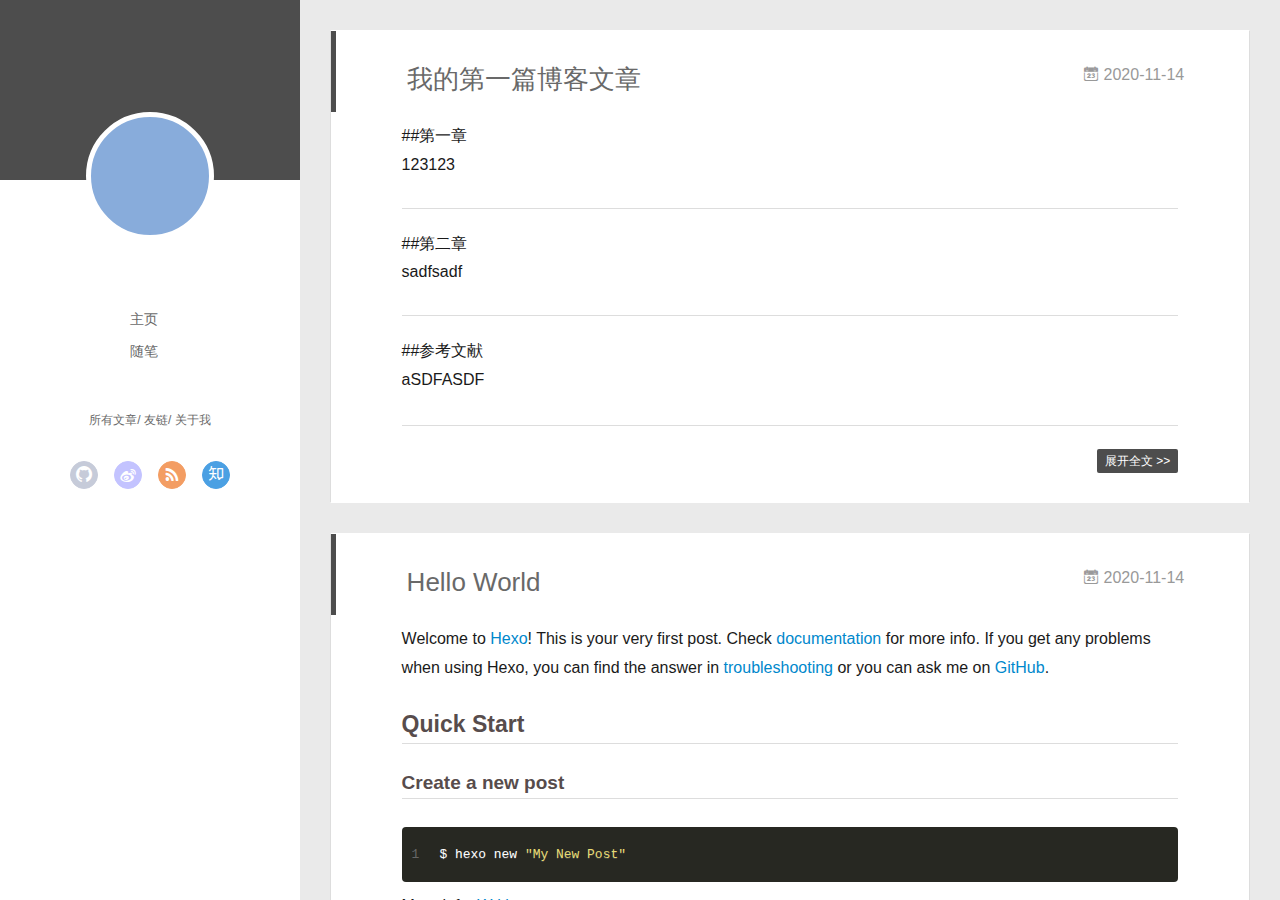
==== index.html @ 32ec661f "Site updated: 2020-11-15 00:04:39" ====
<!DOCTYPE html>
<html>
<head>
  <meta charset="utf-8">
  
  <meta name="renderer" content="webkit">
  <meta http-equiv="X-UA-Compatible" content="IE=edge" >
  <link rel="dns-prefetch" href="http://example.com">
  <title>Hexo</title>
  <meta name="viewport" content="width=device-width, initial-scale=1, maximum-scale=1">
  <meta property="og:type" content="website">
<meta property="og:title" content="Hexo">
<meta property="og:url" content="http://example.com/index.html">
<meta property="og:site_name" content="Hexo">
<meta property="og:locale" content="en_US">
<meta property="article:author" content="John Doe">
<meta name="twitter:card" content="summary">
  
    <link rel="alternative" href="/atom.xml" title="Hexo" type="application/atom+xml">
  
  
    <link rel="icon" href="/favicon.png">
  
  <link rel="stylesheet" type="text/css" href="/./main.0cf68a.css">
  <style type="text/css">
  
    #container.show {
      background: linear-gradient(200deg,#a0cfe4,#e8c37e);
    }
  </style>
  

  

<meta name="generator" content="Hexo 5.2.0"></head>

<body>
  <div id="container" q-class="show:isCtnShow">
    <canvas id="anm-canvas" class="anm-canvas"></canvas>
    <div class="left-col" q-class="show:isShow">
      
<div class="overlay" style="background: #4d4d4d"></div>
<div class="intrude-less">
	<header id="header" class="inner">
		<a href="/" class="profilepic">
			<img src="" class="js-avatar">
		</a>
		<hgroup>
		  <h1 class="header-author"><a href="/"></a></h1>
		</hgroup>
		

		<nav class="header-menu">
			<ul>
			
				<li><a href="/">主页</a></li>
	        
				<li><a href="/tags/%E9%9A%8F%E7%AC%94/">随笔</a></li>
	        
			</ul>
		</nav>
		<nav class="header-smart-menu">
    		
    			
    			<a q-on="click: openSlider(e, 'innerArchive')" href="javascript:void(0)">所有文章</a>
    			
            
    			
    			<a q-on="click: openSlider(e, 'friends')" href="javascript:void(0)">友链</a>
    			
            
    			
    			<a q-on="click: openSlider(e, 'aboutme')" href="javascript:void(0)">关于我</a>
    			
            
		</nav>
		<nav class="header-nav">
			<div class="social">
				
					<a class="github" target="_blank" href="#" title="github"><i class="icon-github"></i></a>
		        
					<a class="weibo" target="_blank" href="#" title="weibo"><i class="icon-weibo"></i></a>
		        
					<a class="rss" target="_blank" href="#" title="rss"><i class="icon-rss"></i></a>
		        
					<a class="zhihu" target="_blank" href="#" title="zhihu"><i class="icon-zhihu"></i></a>
		        
			</div>
		</nav>
	</header>		
</div>

    </div>
    <div class="mid-col" q-class="show:isShow,hide:isShow|isFalse">
      
<nav id="mobile-nav">
  	<div class="overlay js-overlay" style="background: #4d4d4d"></div>
	<div class="btnctn js-mobile-btnctn">
  		<div class="slider-trigger list" q-on="click: openSlider(e)"><i class="icon icon-sort"></i></div>
	</div>
	<div class="intrude-less">
		<header id="header" class="inner">
			<div class="profilepic">
				<img src="" class="js-avatar">
			</div>
			<hgroup>
			  <h1 class="header-author js-header-author"></h1>
			</hgroup>
			
			
			
				
			
				
			
			
			
			<nav class="header-nav">
				<div class="social">
					
						<a class="github" target="_blank" href="#" title="github"><i class="icon-github"></i></a>
			        
						<a class="weibo" target="_blank" href="#" title="weibo"><i class="icon-weibo"></i></a>
			        
						<a class="rss" target="_blank" href="#" title="rss"><i class="icon-rss"></i></a>
			        
						<a class="zhihu" target="_blank" href="#" title="zhihu"><i class="icon-zhihu"></i></a>
			        
				</div>
			</nav>

			<nav class="header-menu js-header-menu">
				<ul style="width: 50%">
				
				
					<li style="width: 50%"><a href="/">主页</a></li>
		        
					<li style="width: 50%"><a href="/tags/%E9%9A%8F%E7%AC%94/">随笔</a></li>
		        
				</ul>
			</nav>
		</header>				
	</div>
	<div class="mobile-mask" style="display:none" q-show="isShow"></div>
</nav>

      <div id="wrapper" class="body-wrap">
        <div class="menu-l">
          <div class="canvas-wrap">
            <canvas data-colors="#eaeaea" data-sectionHeight="100" data-contentId="js-content" id="myCanvas1" class="anm-canvas"></canvas>
          </div>
          <div id="js-content" class="content-ll">
            
  
    <article id="post-我的第一篇博客文章" class="article article-type-post  article-index" itemscope itemprop="blogPost">
  <div class="article-inner">
    
      <header class="article-header">
        
  
    <h1 itemprop="name">
      <a class="article-title" href="/2020/11/14/%E6%88%91%E7%9A%84%E7%AC%AC%E4%B8%80%E7%AF%87%E5%8D%9A%E5%AE%A2%E6%96%87%E7%AB%A0/">我的第一篇博客文章</a>
    </h1>
  

        
        <a href="/2020/11/14/%E6%88%91%E7%9A%84%E7%AC%AC%E4%B8%80%E7%AF%87%E5%8D%9A%E5%AE%A2%E6%96%87%E7%AB%A0/" class="archive-article-date">
  	<time datetime="2020-11-14T15:41:48.000Z" itemprop="datePublished"><i class="icon-calendar icon"></i>2020-11-14</time>
</a>
        
      </header>
    
    <div class="article-entry" itemprop="articleBody">
      
        <p>##第一章<br>123123</p>
<hr>
<p>##第二章<br>sadfsadf</p>
<hr>
<p>##参考文献<br>aSDFASDF</p>

      

      
    </div>
    <div class="article-info article-info-index">
      
      
      

      
        <p class="article-more-link">
          <a class="article-more-a" href="/2020/11/14/%E6%88%91%E7%9A%84%E7%AC%AC%E4%B8%80%E7%AF%87%E5%8D%9A%E5%AE%A2%E6%96%87%E7%AB%A0/">展开全文 >></a>
        </p>
      

      
      <div class="clearfix"></div>
    </div>
  </div>
</article>

<aside class="wrap-side-operation">
    <div class="mod-side-operation">
        
        <div class="jump-container" id="js-jump-container" style="display:none;">
            <a href="javascript:void(0)" class="mod-side-operation__jump-to-top">
                <i class="icon-font icon-back"></i>
            </a>
            <div id="js-jump-plan-container" class="jump-plan-container" style="top: -11px;">
                <i class="icon-font icon-plane jump-plane"></i>
            </div>
        </div>
        
        
    </div>
</aside>




  
    <article id="post-hello-world" class="article article-type-post  article-index" itemscope itemprop="blogPost">
  <div class="article-inner">
    
      <header class="article-header">
        
  
    <h1 itemprop="name">
      <a class="article-title" href="/2020/11/14/hello-world/">Hello World</a>
    </h1>
  

        
        <a href="/2020/11/14/hello-world/" class="archive-article-date">
  	<time datetime="2020-11-14T15:38:56.594Z" itemprop="datePublished"><i class="icon-calendar icon"></i>2020-11-14</time>
</a>
        
      </header>
    
    <div class="article-entry" itemprop="articleBody">
      
        <p>Welcome to <a target="_blank" rel="noopener" href="https://hexo.io/">Hexo</a>! This is your very first post. Check <a target="_blank" rel="noopener" href="https://hexo.io/docs/">documentation</a> for more info. If you get any problems when using Hexo, you can find the answer in <a target="_blank" rel="noopener" href="https://hexo.io/docs/troubleshooting.html">troubleshooting</a> or you can ask me on <a target="_blank" rel="noopener" href="https://github.com/hexojs/hexo/issues">GitHub</a>.</p>
<h2 id="Quick-Start"><a href="#Quick-Start" class="headerlink" title="Quick Start"></a>Quick Start</h2><h3 id="Create-a-new-post"><a href="#Create-a-new-post" class="headerlink" title="Create a new post"></a>Create a new post</h3><figure class="highlight bash"><table><tr><td class="gutter"><pre><span class="line">1</span><br></pre></td><td class="code"><pre><span class="line">$ hexo new <span class="string">&quot;My New Post&quot;</span></span><br></pre></td></tr></table></figure>

<p>More info: <a target="_blank" rel="noopener" href="https://hexo.io/docs/writing.html">Writing</a></p>
<h3 id="Run-server"><a href="#Run-server" class="headerlink" title="Run server"></a>Run server</h3><figure class="highlight bash"><table><tr><td class="gutter"><pre><span class="line">1</span><br></pre></td><td class="code"><pre><span class="line">$ hexo server</span><br></pre></td></tr></table></figure>

<p>More info: <a target="_blank" rel="noopener" href="https://hexo.io/docs/server.html">Server</a></p>
<h3 id="Generate-static-files"><a href="#Generate-static-files" class="headerlink" title="Generate static files"></a>Generate static files</h3><figure class="highlight bash"><table><tr><td class="gutter"><pre><span class="line">1</span><br></pre></td><td class="code"><pre><span class="line">$ hexo generate</span><br></pre></td></tr></table></figure>

<p>More info: <a target="_blank" rel="noopener" href="https://hexo.io/docs/generating.html">Generating</a></p>
<h3 id="Deploy-to-remote-sites"><a href="#Deploy-to-remote-sites" class="headerlink" title="Deploy to remote sites"></a>Deploy to remote sites</h3><figure class="highlight bash"><table><tr><td class="gutter"><pre><span class="line">1</span><br></pre></td><td class="code"><pre><span class="line">$ hexo deploy</span><br></pre></td></tr></table></figure>

<p>More info: <a target="_blank" rel="noopener" href="https://hexo.io/docs/one-command-deployment.html">Deployment</a></p>

      

      
    </div>
    <div class="article-info article-info-index">
      
      
      

      
        <p class="article-more-link">
          <a class="article-more-a" href="/2020/11/14/hello-world/">展开全文 >></a>
        </p>
      

      
      <div class="clearfix"></div>
    </div>
  </div>
</article>

<aside class="wrap-side-operation">
    <div class="mod-side-operation">
        
        <div class="jump-container" id="js-jump-container" style="display:none;">
            <a href="javascript:void(0)" class="mod-side-operation__jump-to-top">
                <i class="icon-font icon-back"></i>
            </a>
            <div id="js-jump-plan-container" class="jump-plan-container" style="top: -11px;">
                <i class="icon-font icon-plane jump-plane"></i>
            </div>
        </div>
        
        
    </div>
</aside>




  
  


          </div>
        </div>
      </div>
      <footer id="footer">
  <div class="outer">
    <div id="footer-info">
    	<div class="footer-left">
    		&copy; 2020 John Doe
    	</div>
      	<div class="footer-right">
      		<a href="http://hexo.io/" target="_blank">Hexo</a>  Theme <a href="https://github.com/litten/hexo-theme-yilia" target="_blank">Yilia</a> by Litten
      	</div>
    </div>
  </div>
</footer>
    </div>
    <script>
	var yiliaConfig = {
		mathjax: false,
		isHome: true,
		isPost: false,
		isArchive: false,
		isTag: false,
		isCategory: false,
		open_in_new: false,
		toc_hide_index: true,
		root: "/",
		innerArchive: true,
		showTags: false
	}
</script>

<script>!function(t){function n(e){if(r[e])return r[e].exports;var i=r[e]={exports:{},id:e,loaded:!1};return t[e].call(i.exports,i,i.exports,n),i.loaded=!0,i.exports}var r={};n.m=t,n.c=r,n.p="./",n(0)}([function(t,n,r){r(195),t.exports=r(191)},function(t,n,r){var e=r(3),i=r(52),o=r(27),u=r(28),c=r(53),f="prototype",a=function(t,n,r){var s,l,h,v,p=t&a.F,d=t&a.G,y=t&a.S,g=t&a.P,b=t&a.B,m=d?e:y?e[n]||(e[n]={}):(e[n]||{})[f],x=d?i:i[n]||(i[n]={}),w=x[f]||(x[f]={});d&&(r=n);for(s in r)l=!p&&m&&void 0!==m[s],h=(l?m:r)[s],v=b&&l?c(h,e):g&&"function"==typeof h?c(Function.call,h):h,m&&u(m,s,h,t&a.U),x[s]!=h&&o(x,s,v),g&&w[s]!=h&&(w[s]=h)};e.core=i,a.F=1,a.G=2,a.S=4,a.P=8,a.B=16,a.W=32,a.U=64,a.R=128,t.exports=a},function(t,n,r){var e=r(6);t.exports=function(t){if(!e(t))throw TypeError(t+" is not an object!");return t}},function(t,n){var r=t.exports="undefined"!=typeof window&&window.Math==Math?window:"undefined"!=typeof self&&self.Math==Math?self:Function("return this")();"number"==typeof __g&&(__g=r)},function(t,n){t.exports=function(t){try{return!!t()}catch(t){return!0}}},function(t,n){var r=t.exports="undefined"!=typeof window&&window.Math==Math?window:"undefined"!=typeof self&&self.Math==Math?self:Function("return this")();"number"==typeof __g&&(__g=r)},function(t,n){t.exports=function(t){return"object"==typeof t?null!==t:"function"==typeof t}},function(t,n,r){var e=r(126)("wks"),i=r(76),o=r(3).Symbol,u="function"==typeof o;(t.exports=function(t){return e[t]||(e[t]=u&&o[t]||(u?o:i)("Symbol."+t))}).store=e},function(t,n){var r={}.hasOwnProperty;t.exports=function(t,n){return r.call(t,n)}},function(t,n,r){var e=r(94),i=r(33);t.exports=function(t){return e(i(t))}},function(t,n,r){t.exports=!r(4)(function(){return 7!=Object.defineProperty({},"a",{get:function(){return 7}}).a})},function(t,n,r){var e=r(2),i=r(167),o=r(50),u=Object.defineProperty;n.f=r(10)?Object.defineProperty:function(t,n,r){if(e(t),n=o(n,!0),e(r),i)try{return u(t,n,r)}catch(t){}if("get"in r||"set"in r)throw TypeError("Accessors not supported!");return"value"in r&&(t[n]=r.value),t}},function(t,n,r){t.exports=!r(18)(function(){return 7!=Object.defineProperty({},"a",{get:function(){return 7}}).a})},function(t,n,r){var e=r(14),i=r(22);t.exports=r(12)?function(t,n,r){return e.f(t,n,i(1,r))}:function(t,n,r){return t[n]=r,t}},function(t,n,r){var e=r(20),i=r(58),o=r(42),u=Object.defineProperty;n.f=r(12)?Object.defineProperty:function(t,n,r){if(e(t),n=o(n,!0),e(r),i)try{return u(t,n,r)}catch(t){}if("get"in r||"set"in r)throw TypeError("Accessors not supported!");return"value"in r&&(t[n]=r.value),t}},function(t,n,r){var e=r(40)("wks"),i=r(23),o=r(5).Symbol,u="function"==typeof o;(t.exports=function(t){return e[t]||(e[t]=u&&o[t]||(u?o:i)("Symbol."+t))}).store=e},function(t,n,r){var e=r(67),i=Math.min;t.exports=function(t){return t>0?i(e(t),9007199254740991):0}},function(t,n,r){var e=r(46);t.exports=function(t){return Object(e(t))}},function(t,n){t.exports=function(t){try{return!!t()}catch(t){return!0}}},function(t,n,r){var e=r(63),i=r(34);t.exports=Object.keys||function(t){return e(t,i)}},function(t,n,r){var e=r(21);t.exports=function(t){if(!e(t))throw TypeError(t+" is not an object!");return t}},function(t,n){t.exports=function(t){return"object"==typeof t?null!==t:"function"==typeof t}},function(t,n){t.exports=function(t,n){return{enumerable:!(1&t),configurable:!(2&t),writable:!(4&t),value:n}}},function(t,n){var r=0,e=Math.random();t.exports=function(t){return"Symbol(".concat(void 0===t?"":t,")_",(++r+e).toString(36))}},function(t,n){var r={}.hasOwnProperty;t.exports=function(t,n){return r.call(t,n)}},function(t,n){var r=t.exports={version:"2.4.0"};"number"==typeof __e&&(__e=r)},function(t,n){t.exports=function(t){if("function"!=typeof t)throw TypeError(t+" is not a function!");return t}},function(t,n,r){var e=r(11),i=r(66);t.exports=r(10)?function(t,n,r){return e.f(t,n,i(1,r))}:function(t,n,r){return t[n]=r,t}},function(t,n,r){var e=r(3),i=r(27),o=r(24),u=r(76)("src"),c="toString",f=Function[c],a=(""+f).split(c);r(52).inspectSource=function(t){return f.call(t)},(t.exports=function(t,n,r,c){var f="function"==typeof r;f&&(o(r,"name")||i(r,"name",n)),t[n]!==r&&(f&&(o(r,u)||i(r,u,t[n]?""+t[n]:a.join(String(n)))),t===e?t[n]=r:c?t[n]?t[n]=r:i(t,n,r):(delete t[n],i(t,n,r)))})(Function.prototype,c,function(){return"function"==typeof this&&this[u]||f.call(this)})},function(t,n,r){var e=r(1),i=r(4),o=r(46),u=function(t,n,r,e){var i=String(o(t)),u="<"+n;return""!==r&&(u+=" "+r+'="'+String(e).replace(/"/g,"&quot;")+'"'),u+">"+i+"</"+n+">"};t.exports=function(t,n){var r={};r[t]=n(u),e(e.P+e.F*i(function(){var n=""[t]('"');return n!==n.toLowerCase()||n.split('"').length>3}),"String",r)}},function(t,n,r){var e=r(115),i=r(46);t.exports=function(t){return e(i(t))}},function(t,n,r){var e=r(116),i=r(66),o=r(30),u=r(50),c=r(24),f=r(167),a=Object.getOwnPropertyDescriptor;n.f=r(10)?a:function(t,n){if(t=o(t),n=u(n,!0),f)try{return a(t,n)}catch(t){}if(c(t,n))return i(!e.f.call(t,n),t[n])}},function(t,n,r){var e=r(24),i=r(17),o=r(145)("IE_PROTO"),u=Object.prototype;t.exports=Object.getPrototypeOf||function(t){return t=i(t),e(t,o)?t[o]:"function"==typeof t.constructor&&t instanceof t.constructor?t.constructor.prototype:t instanceof Object?u:null}},function(t,n){t.exports=function(t){if(void 0==t)throw TypeError("Can't call method on  "+t);return t}},function(t,n){t.exports="constructor,hasOwnProperty,isPrototypeOf,propertyIsEnumerable,toLocaleString,toString,valueOf".split(",")},function(t,n){t.exports={}},function(t,n){t.exports=!0},function(t,n){n.f={}.propertyIsEnumerable},function(t,n,r){var e=r(14).f,i=r(8),o=r(15)("toStringTag");t.exports=function(t,n,r){t&&!i(t=r?t:t.prototype,o)&&e(t,o,{configurable:!0,value:n})}},function(t,n,r){var e=r(40)("keys"),i=r(23);t.exports=function(t){return e[t]||(e[t]=i(t))}},function(t,n,r){var e=r(5),i="__core-js_shared__",o=e[i]||(e[i]={});t.exports=function(t){return o[t]||(o[t]={})}},function(t,n){var r=Math.ceil,e=Math.floor;t.exports=function(t){return isNaN(t=+t)?0:(t>0?e:r)(t)}},function(t,n,r){var e=r(21);t.exports=function(t,n){if(!e(t))return t;var r,i;if(n&&"function"==typeof(r=t.toString)&&!e(i=r.call(t)))return i;if("function"==typeof(r=t.valueOf)&&!e(i=r.call(t)))return i;if(!n&&"function"==typeof(r=t.toString)&&!e(i=r.call(t)))return i;throw TypeError("Can't convert object to primitive value")}},function(t,n,r){var e=r(5),i=r(25),o=r(36),u=r(44),c=r(14).f;t.exports=function(t){var n=i.Symbol||(i.Symbol=o?{}:e.Symbol||{});"_"==t.charAt(0)||t in n||c(n,t,{value:u.f(t)})}},function(t,n,r){n.f=r(15)},function(t,n){var r={}.toString;t.exports=function(t){return r.call(t).slice(8,-1)}},function(t,n){t.exports=function(t){if(void 0==t)throw TypeError("Can't call method on  "+t);return t}},function(t,n,r){var e=r(4);t.exports=function(t,n){return!!t&&e(function(){n?t.call(null,function(){},1):t.call(null)})}},function(t,n,r){var e=r(53),i=r(115),o=r(17),u=r(16),c=r(203);t.exports=function(t,n){var r=1==t,f=2==t,a=3==t,s=4==t,l=6==t,h=5==t||l,v=n||c;return function(n,c,p){for(var d,y,g=o(n),b=i(g),m=e(c,p,3),x=u(b.length),w=0,S=r?v(n,x):f?v(n,0):void 0;x>w;w++)if((h||w in b)&&(d=b[w],y=m(d,w,g),t))if(r)S[w]=y;else if(y)switch(t){case 3:return!0;case 5:return d;case 6:return w;case 2:S.push(d)}else if(s)return!1;return l?-1:a||s?s:S}}},function(t,n,r){var e=r(1),i=r(52),o=r(4);t.exports=function(t,n){var r=(i.Object||{})[t]||Object[t],u={};u[t]=n(r),e(e.S+e.F*o(function(){r(1)}),"Object",u)}},function(t,n,r){var e=r(6);t.exports=function(t,n){if(!e(t))return t;var r,i;if(n&&"function"==typeof(r=t.toString)&&!e(i=r.call(t)))return i;if("function"==typeof(r=t.valueOf)&&!e(i=r.call(t)))return i;if(!n&&"function"==typeof(r=t.toString)&&!e(i=r.call(t)))return i;throw TypeError("Can't convert object to primitive value")}},function(t,n,r){var e=r(5),i=r(25),o=r(91),u=r(13),c="prototype",f=function(t,n,r){var a,s,l,h=t&f.F,v=t&f.G,p=t&f.S,d=t&f.P,y=t&f.B,g=t&f.W,b=v?i:i[n]||(i[n]={}),m=b[c],x=v?e:p?e[n]:(e[n]||{})[c];v&&(r=n);for(a in r)(s=!h&&x&&void 0!==x[a])&&a in b||(l=s?x[a]:r[a],b[a]=v&&"function"!=typeof x[a]?r[a]:y&&s?o(l,e):g&&x[a]==l?function(t){var n=function(n,r,e){if(this instanceof t){switch(arguments.length){case 0:return new t;case 1:return new t(n);case 2:return new t(n,r)}return new t(n,r,e)}return t.apply(this,arguments)};return n[c]=t[c],n}(l):d&&"function"==typeof l?o(Function.call,l):l,d&&((b.virtual||(b.virtual={}))[a]=l,t&f.R&&m&&!m[a]&&u(m,a,l)))};f.F=1,f.G=2,f.S=4,f.P=8,f.B=16,f.W=32,f.U=64,f.R=128,t.exports=f},function(t,n){var r=t.exports={version:"2.4.0"};"number"==typeof __e&&(__e=r)},function(t,n,r){var e=r(26);t.exports=function(t,n,r){if(e(t),void 0===n)return t;switch(r){case 1:return function(r){return t.call(n,r)};case 2:return function(r,e){return t.call(n,r,e)};case 3:return function(r,e,i){return t.call(n,r,e,i)}}return function(){return t.apply(n,arguments)}}},function(t,n,r){var e=r(183),i=r(1),o=r(126)("metadata"),u=o.store||(o.store=new(r(186))),c=function(t,n,r){var i=u.get(t);if(!i){if(!r)return;u.set(t,i=new e)}var o=i.get(n);if(!o){if(!r)return;i.set(n,o=new e)}return o},f=function(t,n,r){var e=c(n,r,!1);return void 0!==e&&e.has(t)},a=function(t,n,r){var e=c(n,r,!1);return void 0===e?void 0:e.get(t)},s=function(t,n,r,e){c(r,e,!0).set(t,n)},l=function(t,n){var r=c(t,n,!1),e=[];return r&&r.forEach(function(t,n){e.push(n)}),e},h=function(t){return void 0===t||"symbol"==typeof t?t:String(t)},v=function(t){i(i.S,"Reflect",t)};t.exports={store:u,map:c,has:f,get:a,set:s,keys:l,key:h,exp:v}},function(t,n,r){"use strict";if(r(10)){var e=r(69),i=r(3),o=r(4),u=r(1),c=r(127),f=r(152),a=r(53),s=r(68),l=r(66),h=r(27),v=r(73),p=r(67),d=r(16),y=r(75),g=r(50),b=r(24),m=r(180),x=r(114),w=r(6),S=r(17),_=r(137),O=r(70),E=r(32),P=r(71).f,j=r(154),F=r(76),M=r(7),A=r(48),N=r(117),T=r(146),I=r(155),k=r(80),L=r(123),R=r(74),C=r(130),D=r(160),U=r(11),W=r(31),G=U.f,B=W.f,V=i.RangeError,z=i.TypeError,q=i.Uint8Array,K="ArrayBuffer",J="Shared"+K,Y="BYTES_PER_ELEMENT",H="prototype",$=Array[H],X=f.ArrayBuffer,Q=f.DataView,Z=A(0),tt=A(2),nt=A(3),rt=A(4),et=A(5),it=A(6),ot=N(!0),ut=N(!1),ct=I.values,ft=I.keys,at=I.entries,st=$.lastIndexOf,lt=$.reduce,ht=$.reduceRight,vt=$.join,pt=$.sort,dt=$.slice,yt=$.toString,gt=$.toLocaleString,bt=M("iterator"),mt=M("toStringTag"),xt=F("typed_constructor"),wt=F("def_constructor"),St=c.CONSTR,_t=c.TYPED,Ot=c.VIEW,Et="Wrong length!",Pt=A(1,function(t,n){return Tt(T(t,t[wt]),n)}),jt=o(function(){return 1===new q(new Uint16Array([1]).buffer)[0]}),Ft=!!q&&!!q[H].set&&o(function(){new q(1).set({})}),Mt=function(t,n){if(void 0===t)throw z(Et);var r=+t,e=d(t);if(n&&!m(r,e))throw V(Et);return e},At=function(t,n){var r=p(t);if(r<0||r%n)throw V("Wrong offset!");return r},Nt=function(t){if(w(t)&&_t in t)return t;throw z(t+" is not a typed array!")},Tt=function(t,n){if(!(w(t)&&xt in t))throw z("It is not a typed array constructor!");return new t(n)},It=function(t,n){return kt(T(t,t[wt]),n)},kt=function(t,n){for(var r=0,e=n.length,i=Tt(t,e);e>r;)i[r]=n[r++];return i},Lt=function(t,n,r){G(t,n,{get:function(){return this._d[r]}})},Rt=function(t){var n,r,e,i,o,u,c=S(t),f=arguments.length,s=f>1?arguments[1]:void 0,l=void 0!==s,h=j(c);if(void 0!=h&&!_(h)){for(u=h.call(c),e=[],n=0;!(o=u.next()).done;n++)e.push(o.value);c=e}for(l&&f>2&&(s=a(s,arguments[2],2)),n=0,r=d(c.length),i=Tt(this,r);r>n;n++)i[n]=l?s(c[n],n):c[n];return i},Ct=function(){for(var t=0,n=arguments.length,r=Tt(this,n);n>t;)r[t]=arguments[t++];return r},Dt=!!q&&o(function(){gt.call(new q(1))}),Ut=function(){return gt.apply(Dt?dt.call(Nt(this)):Nt(this),arguments)},Wt={copyWithin:function(t,n){return D.call(Nt(this),t,n,arguments.length>2?arguments[2]:void 0)},every:function(t){return rt(Nt(this),t,arguments.length>1?arguments[1]:void 0)},fill:function(t){return C.apply(Nt(this),arguments)},filter:function(t){return It(this,tt(Nt(this),t,arguments.length>1?arguments[1]:void 0))},find:function(t){return et(Nt(this),t,arguments.length>1?arguments[1]:void 0)},findIndex:function(t){return it(Nt(this),t,arguments.length>1?arguments[1]:void 0)},forEach:function(t){Z(Nt(this),t,arguments.length>1?arguments[1]:void 0)},indexOf:function(t){return ut(Nt(this),t,arguments.length>1?arguments[1]:void 0)},includes:function(t){return ot(Nt(this),t,arguments.length>1?arguments[1]:void 0)},join:function(t){return vt.apply(Nt(this),arguments)},lastIndexOf:function(t){return st.apply(Nt(this),arguments)},map:function(t){return Pt(Nt(this),t,arguments.length>1?arguments[1]:void 0)},reduce:function(t){return lt.apply(Nt(this),arguments)},reduceRight:function(t){return ht.apply(Nt(this),arguments)},reverse:function(){for(var t,n=this,r=Nt(n).length,e=Math.floor(r/2),i=0;i<e;)t=n[i],n[i++]=n[--r],n[r]=t;return n},some:function(t){return nt(Nt(this),t,arguments.length>1?arguments[1]:void 0)},sort:function(t){return pt.call(Nt(this),t)},subarray:function(t,n){var r=Nt(this),e=r.length,i=y(t,e);return new(T(r,r[wt]))(r.buffer,r.byteOffset+i*r.BYTES_PER_ELEMENT,d((void 0===n?e:y(n,e))-i))}},Gt=function(t,n){return It(this,dt.call(Nt(this),t,n))},Bt=function(t){Nt(this);var n=At(arguments[1],1),r=this.length,e=S(t),i=d(e.length),o=0;if(i+n>r)throw V(Et);for(;o<i;)this[n+o]=e[o++]},Vt={entries:function(){return at.call(Nt(this))},keys:function(){return ft.call(Nt(this))},values:function(){return ct.call(Nt(this))}},zt=function(t,n){return w(t)&&t[_t]&&"symbol"!=typeof n&&n in t&&String(+n)==String(n)},qt=function(t,n){return zt(t,n=g(n,!0))?l(2,t[n]):B(t,n)},Kt=function(t,n,r){return!(zt(t,n=g(n,!0))&&w(r)&&b(r,"value"))||b(r,"get")||b(r,"set")||r.configurable||b(r,"writable")&&!r.writable||b(r,"enumerable")&&!r.enumerable?G(t,n,r):(t[n]=r.value,t)};St||(W.f=qt,U.f=Kt),u(u.S+u.F*!St,"Object",{getOwnPropertyDescriptor:qt,defineProperty:Kt}),o(function(){yt.call({})})&&(yt=gt=function(){return vt.call(this)});var Jt=v({},Wt);v(Jt,Vt),h(Jt,bt,Vt.values),v(Jt,{slice:Gt,set:Bt,constructor:function(){},toString:yt,toLocaleString:Ut}),Lt(Jt,"buffer","b"),Lt(Jt,"byteOffset","o"),Lt(Jt,"byteLength","l"),Lt(Jt,"length","e"),G(Jt,mt,{get:function(){return this[_t]}}),t.exports=function(t,n,r,f){f=!!f;var a=t+(f?"Clamped":"")+"Array",l="Uint8Array"!=a,v="get"+t,p="set"+t,y=i[a],g=y||{},b=y&&E(y),m=!y||!c.ABV,S={},_=y&&y[H],j=function(t,r){var e=t._d;return e.v[v](r*n+e.o,jt)},F=function(t,r,e){var i=t._d;f&&(e=(e=Math.round(e))<0?0:e>255?255:255&e),i.v[p](r*n+i.o,e,jt)},M=function(t,n){G(t,n,{get:function(){return j(this,n)},set:function(t){return F(this,n,t)},enumerable:!0})};m?(y=r(function(t,r,e,i){s(t,y,a,"_d");var o,u,c,f,l=0,v=0;if(w(r)){if(!(r instanceof X||(f=x(r))==K||f==J))return _t in r?kt(y,r):Rt.call(y,r);o=r,v=At(e,n);var p=r.byteLength;if(void 0===i){if(p%n)throw V(Et);if((u=p-v)<0)throw V(Et)}else if((u=d(i)*n)+v>p)throw V(Et);c=u/n}else c=Mt(r,!0),u=c*n,o=new X(u);for(h(t,"_d",{b:o,o:v,l:u,e:c,v:new Q(o)});l<c;)M(t,l++)}),_=y[H]=O(Jt),h(_,"constructor",y)):L(function(t){new y(null),new y(t)},!0)||(y=r(function(t,r,e,i){s(t,y,a);var o;return w(r)?r instanceof X||(o=x(r))==K||o==J?void 0!==i?new g(r,At(e,n),i):void 0!==e?new g(r,At(e,n)):new g(r):_t in r?kt(y,r):Rt.call(y,r):new g(Mt(r,l))}),Z(b!==Function.prototype?P(g).concat(P(b)):P(g),function(t){t in y||h(y,t,g[t])}),y[H]=_,e||(_.constructor=y));var A=_[bt],N=!!A&&("values"==A.name||void 0==A.name),T=Vt.values;h(y,xt,!0),h(_,_t,a),h(_,Ot,!0),h(_,wt,y),(f?new y(1)[mt]==a:mt in _)||G(_,mt,{get:function(){return a}}),S[a]=y,u(u.G+u.W+u.F*(y!=g),S),u(u.S,a,{BYTES_PER_ELEMENT:n,from:Rt,of:Ct}),Y in _||h(_,Y,n),u(u.P,a,Wt),R(a),u(u.P+u.F*Ft,a,{set:Bt}),u(u.P+u.F*!N,a,Vt),u(u.P+u.F*(_.toString!=yt),a,{toString:yt}),u(u.P+u.F*o(function(){new y(1).slice()}),a,{slice:Gt}),u(u.P+u.F*(o(function(){return[1,2].toLocaleString()!=new y([1,2]).toLocaleString()})||!o(function(){_.toLocaleString.call([1,2])})),a,{toLocaleString:Ut}),k[a]=N?A:T,e||N||h(_,bt,T)}}else t.exports=function(){}},function(t,n){var r={}.toString;t.exports=function(t){return r.call(t).slice(8,-1)}},function(t,n,r){var e=r(21),i=r(5).document,o=e(i)&&e(i.createElement);t.exports=function(t){return o?i.createElement(t):{}}},function(t,n,r){t.exports=!r(12)&&!r(18)(function(){return 7!=Object.defineProperty(r(57)("div"),"a",{get:function(){return 7}}).a})},function(t,n,r){"use strict";var e=r(36),i=r(51),o=r(64),u=r(13),c=r(8),f=r(35),a=r(96),s=r(38),l=r(103),h=r(15)("iterator"),v=!([].keys&&"next"in[].keys()),p="keys",d="values",y=function(){return this};t.exports=function(t,n,r,g,b,m,x){a(r,n,g);var w,S,_,O=function(t){if(!v&&t in F)return F[t];switch(t){case p:case d:return function(){return new r(this,t)}}return function(){return new r(this,t)}},E=n+" Iterator",P=b==d,j=!1,F=t.prototype,M=F[h]||F["@@iterator"]||b&&F[b],A=M||O(b),N=b?P?O("entries"):A:void 0,T="Array"==n?F.entries||M:M;if(T&&(_=l(T.call(new t)))!==Object.prototype&&(s(_,E,!0),e||c(_,h)||u(_,h,y)),P&&M&&M.name!==d&&(j=!0,A=function(){return M.call(this)}),e&&!x||!v&&!j&&F[h]||u(F,h,A),f[n]=A,f[E]=y,b)if(w={values:P?A:O(d),keys:m?A:O(p),entries:N},x)for(S in w)S in F||o(F,S,w[S]);else i(i.P+i.F*(v||j),n,w);return w}},function(t,n,r){var e=r(20),i=r(100),o=r(34),u=r(39)("IE_PROTO"),c=function(){},f="prototype",a=function(){var t,n=r(57)("iframe"),e=o.length;for(n.style.display="none",r(93).appendChild(n),n.src="javascript:",t=n.contentWindow.document,t.open(),t.write("<script>document.F=Object<\/script>"),t.close(),a=t.F;e--;)delete a[f][o[e]];return a()};t.exports=Object.create||function(t,n){var r;return null!==t?(c[f]=e(t),r=new c,c[f]=null,r[u]=t):r=a(),void 0===n?r:i(r,n)}},function(t,n,r){var e=r(63),i=r(34).concat("length","prototype");n.f=Object.getOwnPropertyNames||function(t){return e(t,i)}},function(t,n){n.f=Object.getOwnPropertySymbols},function(t,n,r){var e=r(8),i=r(9),o=r(90)(!1),u=r(39)("IE_PROTO");t.exports=function(t,n){var r,c=i(t),f=0,a=[];for(r in c)r!=u&&e(c,r)&&a.push(r);for(;n.length>f;)e(c,r=n[f++])&&(~o(a,r)||a.push(r));return a}},function(t,n,r){t.exports=r(13)},function(t,n,r){var e=r(76)("meta"),i=r(6),o=r(24),u=r(11).f,c=0,f=Object.isExtensible||function(){return!0},a=!r(4)(function(){return f(Object.preventExtensions({}))}),s=function(t){u(t,e,{value:{i:"O"+ ++c,w:{}}})},l=function(t,n){if(!i(t))return"symbol"==typeof t?t:("string"==typeof t?"S":"P")+t;if(!o(t,e)){if(!f(t))return"F";if(!n)return"E";s(t)}return t[e].i},h=function(t,n){if(!o(t,e)){if(!f(t))return!0;if(!n)return!1;s(t)}return t[e].w},v=function(t){return a&&p.NEED&&f(t)&&!o(t,e)&&s(t),t},p=t.exports={KEY:e,NEED:!1,fastKey:l,getWeak:h,onFreeze:v}},function(t,n){t.exports=function(t,n){return{enumerable:!(1&t),configurable:!(2&t),writable:!(4&t),value:n}}},function(t,n){var r=Math.ceil,e=Math.floor;t.exports=function(t){return isNaN(t=+t)?0:(t>0?e:r)(t)}},function(t,n){t.exports=function(t,n,r,e){if(!(t instanceof n)||void 0!==e&&e in t)throw TypeError(r+": incorrect invocation!");return t}},function(t,n){t.exports=!1},function(t,n,r){var e=r(2),i=r(173),o=r(133),u=r(145)("IE_PROTO"),c=function(){},f="prototype",a=function(){var t,n=r(132)("iframe"),e=o.length;for(n.style.display="none",r(135).appendChild(n),n.src="javascript:",t=n.contentWindow.document,t.open(),t.write("<script>document.F=Object<\/script>"),t.close(),a=t.F;e--;)delete a[f][o[e]];return a()};t.exports=Object.create||function(t,n){var r;return null!==t?(c[f]=e(t),r=new c,c[f]=null,r[u]=t):r=a(),void 0===n?r:i(r,n)}},function(t,n,r){var e=r(175),i=r(133).concat("length","prototype");n.f=Object.getOwnPropertyNames||function(t){return e(t,i)}},function(t,n,r){var e=r(175),i=r(133);t.exports=Object.keys||function(t){return e(t,i)}},function(t,n,r){var e=r(28);t.exports=function(t,n,r){for(var i in n)e(t,i,n[i],r);return t}},function(t,n,r){"use strict";var e=r(3),i=r(11),o=r(10),u=r(7)("species");t.exports=function(t){var n=e[t];o&&n&&!n[u]&&i.f(n,u,{configurable:!0,get:function(){return this}})}},function(t,n,r){var e=r(67),i=Math.max,o=Math.min;t.exports=function(t,n){return t=e(t),t<0?i(t+n,0):o(t,n)}},function(t,n){var r=0,e=Math.random();t.exports=function(t){return"Symbol(".concat(void 0===t?"":t,")_",(++r+e).toString(36))}},function(t,n,r){var e=r(33);t.exports=function(t){return Object(e(t))}},function(t,n,r){var e=r(7)("unscopables"),i=Array.prototype;void 0==i[e]&&r(27)(i,e,{}),t.exports=function(t){i[e][t]=!0}},function(t,n,r){var e=r(53),i=r(169),o=r(137),u=r(2),c=r(16),f=r(154),a={},s={},n=t.exports=function(t,n,r,l,h){var v,p,d,y,g=h?function(){return t}:f(t),b=e(r,l,n?2:1),m=0;if("function"!=typeof g)throw TypeError(t+" is not iterable!");if(o(g)){for(v=c(t.length);v>m;m++)if((y=n?b(u(p=t[m])[0],p[1]):b(t[m]))===a||y===s)return y}else for(d=g.call(t);!(p=d.next()).done;)if((y=i(d,b,p.value,n))===a||y===s)return y};n.BREAK=a,n.RETURN=s},function(t,n){t.exports={}},function(t,n,r){var e=r(11).f,i=r(24),o=r(7)("toStringTag");t.exports=function(t,n,r){t&&!i(t=r?t:t.prototype,o)&&e(t,o,{configurable:!0,value:n})}},function(t,n,r){var e=r(1),i=r(46),o=r(4),u=r(150),c="["+u+"]",f="​",a=RegExp("^"+c+c+"*"),s=RegExp(c+c+"*$"),l=function(t,n,r){var i={},c=o(function(){return!!u[t]()||f[t]()!=f}),a=i[t]=c?n(h):u[t];r&&(i[r]=a),e(e.P+e.F*c,"String",i)},h=l.trim=function(t,n){return t=String(i(t)),1&n&&(t=t.replace(a,"")),2&n&&(t=t.replace(s,"")),t};t.exports=l},function(t,n,r){t.exports={default:r(86),__esModule:!0}},function(t,n,r){t.exports={default:r(87),__esModule:!0}},function(t,n,r){"use strict";function e(t){return t&&t.__esModule?t:{default:t}}n.__esModule=!0;var i=r(84),o=e(i),u=r(83),c=e(u),f="function"==typeof c.default&&"symbol"==typeof o.default?function(t){return typeof t}:function(t){return t&&"function"==typeof c.default&&t.constructor===c.default&&t!==c.default.prototype?"symbol":typeof t};n.default="function"==typeof c.default&&"symbol"===f(o.default)?function(t){return void 0===t?"undefined":f(t)}:function(t){return t&&"function"==typeof c.default&&t.constructor===c.default&&t!==c.default.prototype?"symbol":void 0===t?"undefined":f(t)}},function(t,n,r){r(110),r(108),r(111),r(112),t.exports=r(25).Symbol},function(t,n,r){r(109),r(113),t.exports=r(44).f("iterator")},function(t,n){t.exports=function(t){if("function"!=typeof t)throw TypeError(t+" is not a function!");return t}},function(t,n){t.exports=function(){}},function(t,n,r){var e=r(9),i=r(106),o=r(105);t.exports=function(t){return function(n,r,u){var c,f=e(n),a=i(f.length),s=o(u,a);if(t&&r!=r){for(;a>s;)if((c=f[s++])!=c)return!0}else for(;a>s;s++)if((t||s in f)&&f[s]===r)return t||s||0;return!t&&-1}}},function(t,n,r){var e=r(88);t.exports=function(t,n,r){if(e(t),void 0===n)return t;switch(r){case 1:return function(r){return t.call(n,r)};case 2:return function(r,e){return t.call(n,r,e)};case 3:return function(r,e,i){return t.call(n,r,e,i)}}return function(){return t.apply(n,arguments)}}},function(t,n,r){var e=r(19),i=r(62),o=r(37);t.exports=function(t){var n=e(t),r=i.f;if(r)for(var u,c=r(t),f=o.f,a=0;c.length>a;)f.call(t,u=c[a++])&&n.push(u);return n}},function(t,n,r){t.exports=r(5).document&&document.documentElement},function(t,n,r){var e=r(56);t.exports=Object("z").propertyIsEnumerable(0)?Object:function(t){return"String"==e(t)?t.split(""):Object(t)}},function(t,n,r){var e=r(56);t.exports=Array.isArray||function(t){return"Array"==e(t)}},function(t,n,r){"use strict";var e=r(60),i=r(22),o=r(38),u={};r(13)(u,r(15)("iterator"),function(){return this}),t.exports=function(t,n,r){t.prototype=e(u,{next:i(1,r)}),o(t,n+" Iterator")}},function(t,n){t.exports=function(t,n){return{value:n,done:!!t}}},function(t,n,r){var e=r(19),i=r(9);t.exports=function(t,n){for(var r,o=i(t),u=e(o),c=u.length,f=0;c>f;)if(o[r=u[f++]]===n)return r}},function(t,n,r){var e=r(23)("meta"),i=r(21),o=r(8),u=r(14).f,c=0,f=Object.isExtensible||function(){return!0},a=!r(18)(function(){return f(Object.preventExtensions({}))}),s=function(t){u(t,e,{value:{i:"O"+ ++c,w:{}}})},l=function(t,n){if(!i(t))return"symbol"==typeof t?t:("string"==typeof t?"S":"P")+t;if(!o(t,e)){if(!f(t))return"F";if(!n)return"E";s(t)}return t[e].i},h=function(t,n){if(!o(t,e)){if(!f(t))return!0;if(!n)return!1;s(t)}return t[e].w},v=function(t){return a&&p.NEED&&f(t)&&!o(t,e)&&s(t),t},p=t.exports={KEY:e,NEED:!1,fastKey:l,getWeak:h,onFreeze:v}},function(t,n,r){var e=r(14),i=r(20),o=r(19);t.exports=r(12)?Object.defineProperties:function(t,n){i(t);for(var r,u=o(n),c=u.length,f=0;c>f;)e.f(t,r=u[f++],n[r]);return t}},function(t,n,r){var e=r(37),i=r(22),o=r(9),u=r(42),c=r(8),f=r(58),a=Object.getOwnPropertyDescriptor;n.f=r(12)?a:function(t,n){if(t=o(t),n=u(n,!0),f)try{return a(t,n)}catch(t){}if(c(t,n))return i(!e.f.call(t,n),t[n])}},function(t,n,r){var e=r(9),i=r(61).f,o={}.toString,u="object"==typeof window&&window&&Object.getOwnPropertyNames?Object.getOwnPropertyNames(window):[],c=function(t){try{return i(t)}catch(t){return u.slice()}};t.exports.f=function(t){return u&&"[object Window]"==o.call(t)?c(t):i(e(t))}},function(t,n,r){var e=r(8),i=r(77),o=r(39)("IE_PROTO"),u=Object.prototype;t.exports=Object.getPrototypeOf||function(t){return t=i(t),e(t,o)?t[o]:"function"==typeof t.constructor&&t instanceof t.constructor?t.constructor.prototype:t instanceof Object?u:null}},function(t,n,r){var e=r(41),i=r(33);t.exports=function(t){return function(n,r){var o,u,c=String(i(n)),f=e(r),a=c.length;return f<0||f>=a?t?"":void 0:(o=c.charCodeAt(f),o<55296||o>56319||f+1===a||(u=c.charCodeAt(f+1))<56320||u>57343?t?c.charAt(f):o:t?c.slice(f,f+2):u-56320+(o-55296<<10)+65536)}}},function(t,n,r){var e=r(41),i=Math.max,o=Math.min;t.exports=function(t,n){return t=e(t),t<0?i(t+n,0):o(t,n)}},function(t,n,r){var e=r(41),i=Math.min;t.exports=function(t){return t>0?i(e(t),9007199254740991):0}},function(t,n,r){"use strict";var e=r(89),i=r(97),o=r(35),u=r(9);t.exports=r(59)(Array,"Array",function(t,n){this._t=u(t),this._i=0,this._k=n},function(){var t=this._t,n=this._k,r=this._i++;return!t||r>=t.length?(this._t=void 0,i(1)):"keys"==n?i(0,r):"values"==n?i(0,t[r]):i(0,[r,t[r]])},"values"),o.Arguments=o.Array,e("keys"),e("values"),e("entries")},function(t,n){},function(t,n,r){"use strict";var e=r(104)(!0);r(59)(String,"String",function(t){this._t=String(t),this._i=0},function(){var t,n=this._t,r=this._i;return r>=n.length?{value:void 0,done:!0}:(t=e(n,r),this._i+=t.length,{value:t,done:!1})})},function(t,n,r){"use strict";var e=r(5),i=r(8),o=r(12),u=r(51),c=r(64),f=r(99).KEY,a=r(18),s=r(40),l=r(38),h=r(23),v=r(15),p=r(44),d=r(43),y=r(98),g=r(92),b=r(95),m=r(20),x=r(9),w=r(42),S=r(22),_=r(60),O=r(102),E=r(101),P=r(14),j=r(19),F=E.f,M=P.f,A=O.f,N=e.Symbol,T=e.JSON,I=T&&T.stringify,k="prototype",L=v("_hidden"),R=v("toPrimitive"),C={}.propertyIsEnumerable,D=s("symbol-registry"),U=s("symbols"),W=s("op-symbols"),G=Object[k],B="function"==typeof N,V=e.QObject,z=!V||!V[k]||!V[k].findChild,q=o&&a(function(){return 7!=_(M({},"a",{get:function(){return M(this,"a",{value:7}).a}})).a})?function(t,n,r){var e=F(G,n);e&&delete G[n],M(t,n,r),e&&t!==G&&M(G,n,e)}:M,K=function(t){var n=U[t]=_(N[k]);return n._k=t,n},J=B&&"symbol"==typeof N.iterator?function(t){return"symbol"==typeof t}:function(t){return t instanceof N},Y=function(t,n,r){return t===G&&Y(W,n,r),m(t),n=w(n,!0),m(r),i(U,n)?(r.enumerable?(i(t,L)&&t[L][n]&&(t[L][n]=!1),r=_(r,{enumerable:S(0,!1)})):(i(t,L)||M(t,L,S(1,{})),t[L][n]=!0),q(t,n,r)):M(t,n,r)},H=function(t,n){m(t);for(var r,e=g(n=x(n)),i=0,o=e.length;o>i;)Y(t,r=e[i++],n[r]);return t},$=function(t,n){return void 0===n?_(t):H(_(t),n)},X=function(t){var n=C.call(this,t=w(t,!0));return!(this===G&&i(U,t)&&!i(W,t))&&(!(n||!i(this,t)||!i(U,t)||i(this,L)&&this[L][t])||n)},Q=function(t,n){if(t=x(t),n=w(n,!0),t!==G||!i(U,n)||i(W,n)){var r=F(t,n);return!r||!i(U,n)||i(t,L)&&t[L][n]||(r.enumerable=!0),r}},Z=function(t){for(var n,r=A(x(t)),e=[],o=0;r.length>o;)i(U,n=r[o++])||n==L||n==f||e.push(n);return e},tt=function(t){for(var n,r=t===G,e=A(r?W:x(t)),o=[],u=0;e.length>u;)!i(U,n=e[u++])||r&&!i(G,n)||o.push(U[n]);return o};B||(N=function(){if(this instanceof N)throw TypeError("Symbol is not a constructor!");var t=h(arguments.length>0?arguments[0]:void 0),n=function(r){this===G&&n.call(W,r),i(this,L)&&i(this[L],t)&&(this[L][t]=!1),q(this,t,S(1,r))};return o&&z&&q(G,t,{configurable:!0,set:n}),K(t)},c(N[k],"toString",function(){return this._k}),E.f=Q,P.f=Y,r(61).f=O.f=Z,r(37).f=X,r(62).f=tt,o&&!r(36)&&c(G,"propertyIsEnumerable",X,!0),p.f=function(t){return K(v(t))}),u(u.G+u.W+u.F*!B,{Symbol:N});for(var nt="hasInstance,isConcatSpreadable,iterator,match,replace,search,species,split,toPrimitive,toStringTag,unscopables".split(","),rt=0;nt.length>rt;)v(nt[rt++]);for(var nt=j(v.store),rt=0;nt.length>rt;)d(nt[rt++]);u(u.S+u.F*!B,"Symbol",{for:function(t){return i(D,t+="")?D[t]:D[t]=N(t)},keyFor:function(t){if(J(t))return y(D,t);throw TypeError(t+" is not a symbol!")},useSetter:function(){z=!0},useSimple:function(){z=!1}}),u(u.S+u.F*!B,"Object",{create:$,defineProperty:Y,defineProperties:H,getOwnPropertyDescriptor:Q,getOwnPropertyNames:Z,getOwnPropertySymbols:tt}),T&&u(u.S+u.F*(!B||a(function(){var t=N();return"[null]"!=I([t])||"{}"!=I({a:t})||"{}"!=I(Object(t))})),"JSON",{stringify:function(t){if(void 0!==t&&!J(t)){for(var n,r,e=[t],i=1;arguments.length>i;)e.push(arguments[i++]);return n=e[1],"function"==typeof n&&(r=n),!r&&b(n)||(n=function(t,n){if(r&&(n=r.call(this,t,n)),!J(n))return n}),e[1]=n,I.apply(T,e)}}}),N[k][R]||r(13)(N[k],R,N[k].valueOf),l(N,"Symbol"),l(Math,"Math",!0),l(e.JSON,"JSON",!0)},function(t,n,r){r(43)("asyncIterator")},function(t,n,r){r(43)("observable")},function(t,n,r){r(107);for(var e=r(5),i=r(13),o=r(35),u=r(15)("toStringTag"),c=["NodeList","DOMTokenList","MediaList","StyleSheetList","CSSRuleList"],f=0;f<5;f++){var a=c[f],s=e[a],l=s&&s.prototype;l&&!l[u]&&i(l,u,a),o[a]=o.Array}},function(t,n,r){var e=r(45),i=r(7)("toStringTag"),o="Arguments"==e(function(){return arguments}()),u=function(t,n){try{return t[n]}catch(t){}};t.exports=function(t){var n,r,c;return void 0===t?"Undefined":null===t?"Null":"string"==typeof(r=u(n=Object(t),i))?r:o?e(n):"Object"==(c=e(n))&&"function"==typeof n.callee?"Arguments":c}},function(t,n,r){var e=r(45);t.exports=Object("z").propertyIsEnumerable(0)?Object:function(t){return"String"==e(t)?t.split(""):Object(t)}},function(t,n){n.f={}.propertyIsEnumerable},function(t,n,r){var e=r(30),i=r(16),o=r(75);t.exports=function(t){return function(n,r,u){var c,f=e(n),a=i(f.length),s=o(u,a);if(t&&r!=r){for(;a>s;)if((c=f[s++])!=c)return!0}else for(;a>s;s++)if((t||s in f)&&f[s]===r)return t||s||0;return!t&&-1}}},function(t,n,r){"use strict";var e=r(3),i=r(1),o=r(28),u=r(73),c=r(65),f=r(79),a=r(68),s=r(6),l=r(4),h=r(123),v=r(81),p=r(136);t.exports=function(t,n,r,d,y,g){var b=e[t],m=b,x=y?"set":"add",w=m&&m.prototype,S={},_=function(t){var n=w[t];o(w,t,"delete"==t?function(t){return!(g&&!s(t))&&n.call(this,0===t?0:t)}:"has"==t?function(t){return!(g&&!s(t))&&n.call(this,0===t?0:t)}:"get"==t?function(t){return g&&!s(t)?void 0:n.call(this,0===t?0:t)}:"add"==t?function(t){return n.call(this,0===t?0:t),this}:function(t,r){return n.call(this,0===t?0:t,r),this})};if("function"==typeof m&&(g||w.forEach&&!l(function(){(new m).entries().next()}))){var O=new m,E=O[x](g?{}:-0,1)!=O,P=l(function(){O.has(1)}),j=h(function(t){new m(t)}),F=!g&&l(function(){for(var t=new m,n=5;n--;)t[x](n,n);return!t.has(-0)});j||(m=n(function(n,r){a(n,m,t);var e=p(new b,n,m);return void 0!=r&&f(r,y,e[x],e),e}),m.prototype=w,w.constructor=m),(P||F)&&(_("delete"),_("has"),y&&_("get")),(F||E)&&_(x),g&&w.clear&&delete w.clear}else m=d.getConstructor(n,t,y,x),u(m.prototype,r),c.NEED=!0;return v(m,t),S[t]=m,i(i.G+i.W+i.F*(m!=b),S),g||d.setStrong(m,t,y),m}},function(t,n,r){"use strict";var e=r(27),i=r(28),o=r(4),u=r(46),c=r(7);t.exports=function(t,n,r){var f=c(t),a=r(u,f,""[t]),s=a[0],l=a[1];o(function(){var n={};return n[f]=function(){return 7},7!=""[t](n)})&&(i(String.prototype,t,s),e(RegExp.prototype,f,2==n?function(t,n){return l.call(t,this,n)}:function(t){return l.call(t,this)}))}
},function(t,n,r){"use strict";var e=r(2);t.exports=function(){var t=e(this),n="";return t.global&&(n+="g"),t.ignoreCase&&(n+="i"),t.multiline&&(n+="m"),t.unicode&&(n+="u"),t.sticky&&(n+="y"),n}},function(t,n){t.exports=function(t,n,r){var e=void 0===r;switch(n.length){case 0:return e?t():t.call(r);case 1:return e?t(n[0]):t.call(r,n[0]);case 2:return e?t(n[0],n[1]):t.call(r,n[0],n[1]);case 3:return e?t(n[0],n[1],n[2]):t.call(r,n[0],n[1],n[2]);case 4:return e?t(n[0],n[1],n[2],n[3]):t.call(r,n[0],n[1],n[2],n[3])}return t.apply(r,n)}},function(t,n,r){var e=r(6),i=r(45),o=r(7)("match");t.exports=function(t){var n;return e(t)&&(void 0!==(n=t[o])?!!n:"RegExp"==i(t))}},function(t,n,r){var e=r(7)("iterator"),i=!1;try{var o=[7][e]();o.return=function(){i=!0},Array.from(o,function(){throw 2})}catch(t){}t.exports=function(t,n){if(!n&&!i)return!1;var r=!1;try{var o=[7],u=o[e]();u.next=function(){return{done:r=!0}},o[e]=function(){return u},t(o)}catch(t){}return r}},function(t,n,r){t.exports=r(69)||!r(4)(function(){var t=Math.random();__defineSetter__.call(null,t,function(){}),delete r(3)[t]})},function(t,n){n.f=Object.getOwnPropertySymbols},function(t,n,r){var e=r(3),i="__core-js_shared__",o=e[i]||(e[i]={});t.exports=function(t){return o[t]||(o[t]={})}},function(t,n,r){for(var e,i=r(3),o=r(27),u=r(76),c=u("typed_array"),f=u("view"),a=!(!i.ArrayBuffer||!i.DataView),s=a,l=0,h="Int8Array,Uint8Array,Uint8ClampedArray,Int16Array,Uint16Array,Int32Array,Uint32Array,Float32Array,Float64Array".split(",");l<9;)(e=i[h[l++]])?(o(e.prototype,c,!0),o(e.prototype,f,!0)):s=!1;t.exports={ABV:a,CONSTR:s,TYPED:c,VIEW:f}},function(t,n){"use strict";var r={versions:function(){var t=window.navigator.userAgent;return{trident:t.indexOf("Trident")>-1,presto:t.indexOf("Presto")>-1,webKit:t.indexOf("AppleWebKit")>-1,gecko:t.indexOf("Gecko")>-1&&-1==t.indexOf("KHTML"),mobile:!!t.match(/AppleWebKit.*Mobile.*/),ios:!!t.match(/\(i[^;]+;( U;)? CPU.+Mac OS X/),android:t.indexOf("Android")>-1||t.indexOf("Linux")>-1,iPhone:t.indexOf("iPhone")>-1||t.indexOf("Mac")>-1,iPad:t.indexOf("iPad")>-1,webApp:-1==t.indexOf("Safari"),weixin:-1==t.indexOf("MicroMessenger")}}()};t.exports=r},function(t,n,r){"use strict";var e=r(85),i=function(t){return t&&t.__esModule?t:{default:t}}(e),o=function(){function t(t,n,e){return n||e?String.fromCharCode(n||e):r[t]||t}function n(t){return e[t]}var r={"&quot;":'"',"&lt;":"<","&gt;":">","&amp;":"&","&nbsp;":" "},e={};for(var u in r)e[r[u]]=u;return r["&apos;"]="'",e["'"]="&#39;",{encode:function(t){return t?(""+t).replace(/['<> "&]/g,n).replace(/\r?\n/g,"<br/>").replace(/\s/g,"&nbsp;"):""},decode:function(n){return n?(""+n).replace(/<br\s*\/?>/gi,"\n").replace(/&quot;|&lt;|&gt;|&amp;|&nbsp;|&apos;|&#(\d+);|&#(\d+)/g,t).replace(/\u00a0/g," "):""},encodeBase16:function(t){if(!t)return t;t+="";for(var n=[],r=0,e=t.length;e>r;r++)n.push(t.charCodeAt(r).toString(16).toUpperCase());return n.join("")},encodeBase16forJSON:function(t){if(!t)return t;t=t.replace(/[\u4E00-\u9FBF]/gi,function(t){return escape(t).replace("%u","\\u")});for(var n=[],r=0,e=t.length;e>r;r++)n.push(t.charCodeAt(r).toString(16).toUpperCase());return n.join("")},decodeBase16:function(t){if(!t)return t;t+="";for(var n=[],r=0,e=t.length;e>r;r+=2)n.push(String.fromCharCode("0x"+t.slice(r,r+2)));return n.join("")},encodeObject:function(t){if(t instanceof Array)for(var n=0,r=t.length;r>n;n++)t[n]=o.encodeObject(t[n]);else if("object"==(void 0===t?"undefined":(0,i.default)(t)))for(var e in t)t[e]=o.encodeObject(t[e]);else if("string"==typeof t)return o.encode(t);return t},loadScript:function(t){var n=document.createElement("script");document.getElementsByTagName("body")[0].appendChild(n),n.setAttribute("src",t)},addLoadEvent:function(t){var n=window.onload;"function"!=typeof window.onload?window.onload=t:window.onload=function(){n(),t()}}}}();t.exports=o},function(t,n,r){"use strict";var e=r(17),i=r(75),o=r(16);t.exports=function(t){for(var n=e(this),r=o(n.length),u=arguments.length,c=i(u>1?arguments[1]:void 0,r),f=u>2?arguments[2]:void 0,a=void 0===f?r:i(f,r);a>c;)n[c++]=t;return n}},function(t,n,r){"use strict";var e=r(11),i=r(66);t.exports=function(t,n,r){n in t?e.f(t,n,i(0,r)):t[n]=r}},function(t,n,r){var e=r(6),i=r(3).document,o=e(i)&&e(i.createElement);t.exports=function(t){return o?i.createElement(t):{}}},function(t,n){t.exports="constructor,hasOwnProperty,isPrototypeOf,propertyIsEnumerable,toLocaleString,toString,valueOf".split(",")},function(t,n,r){var e=r(7)("match");t.exports=function(t){var n=/./;try{"/./"[t](n)}catch(r){try{return n[e]=!1,!"/./"[t](n)}catch(t){}}return!0}},function(t,n,r){t.exports=r(3).document&&document.documentElement},function(t,n,r){var e=r(6),i=r(144).set;t.exports=function(t,n,r){var o,u=n.constructor;return u!==r&&"function"==typeof u&&(o=u.prototype)!==r.prototype&&e(o)&&i&&i(t,o),t}},function(t,n,r){var e=r(80),i=r(7)("iterator"),o=Array.prototype;t.exports=function(t){return void 0!==t&&(e.Array===t||o[i]===t)}},function(t,n,r){var e=r(45);t.exports=Array.isArray||function(t){return"Array"==e(t)}},function(t,n,r){"use strict";var e=r(70),i=r(66),o=r(81),u={};r(27)(u,r(7)("iterator"),function(){return this}),t.exports=function(t,n,r){t.prototype=e(u,{next:i(1,r)}),o(t,n+" Iterator")}},function(t,n,r){"use strict";var e=r(69),i=r(1),o=r(28),u=r(27),c=r(24),f=r(80),a=r(139),s=r(81),l=r(32),h=r(7)("iterator"),v=!([].keys&&"next"in[].keys()),p="keys",d="values",y=function(){return this};t.exports=function(t,n,r,g,b,m,x){a(r,n,g);var w,S,_,O=function(t){if(!v&&t in F)return F[t];switch(t){case p:case d:return function(){return new r(this,t)}}return function(){return new r(this,t)}},E=n+" Iterator",P=b==d,j=!1,F=t.prototype,M=F[h]||F["@@iterator"]||b&&F[b],A=M||O(b),N=b?P?O("entries"):A:void 0,T="Array"==n?F.entries||M:M;if(T&&(_=l(T.call(new t)))!==Object.prototype&&(s(_,E,!0),e||c(_,h)||u(_,h,y)),P&&M&&M.name!==d&&(j=!0,A=function(){return M.call(this)}),e&&!x||!v&&!j&&F[h]||u(F,h,A),f[n]=A,f[E]=y,b)if(w={values:P?A:O(d),keys:m?A:O(p),entries:N},x)for(S in w)S in F||o(F,S,w[S]);else i(i.P+i.F*(v||j),n,w);return w}},function(t,n){var r=Math.expm1;t.exports=!r||r(10)>22025.465794806718||r(10)<22025.465794806718||-2e-17!=r(-2e-17)?function(t){return 0==(t=+t)?t:t>-1e-6&&t<1e-6?t+t*t/2:Math.exp(t)-1}:r},function(t,n){t.exports=Math.sign||function(t){return 0==(t=+t)||t!=t?t:t<0?-1:1}},function(t,n,r){var e=r(3),i=r(151).set,o=e.MutationObserver||e.WebKitMutationObserver,u=e.process,c=e.Promise,f="process"==r(45)(u);t.exports=function(){var t,n,r,a=function(){var e,i;for(f&&(e=u.domain)&&e.exit();t;){i=t.fn,t=t.next;try{i()}catch(e){throw t?r():n=void 0,e}}n=void 0,e&&e.enter()};if(f)r=function(){u.nextTick(a)};else if(o){var s=!0,l=document.createTextNode("");new o(a).observe(l,{characterData:!0}),r=function(){l.data=s=!s}}else if(c&&c.resolve){var h=c.resolve();r=function(){h.then(a)}}else r=function(){i.call(e,a)};return function(e){var i={fn:e,next:void 0};n&&(n.next=i),t||(t=i,r()),n=i}}},function(t,n,r){var e=r(6),i=r(2),o=function(t,n){if(i(t),!e(n)&&null!==n)throw TypeError(n+": can't set as prototype!")};t.exports={set:Object.setPrototypeOf||("__proto__"in{}?function(t,n,e){try{e=r(53)(Function.call,r(31).f(Object.prototype,"__proto__").set,2),e(t,[]),n=!(t instanceof Array)}catch(t){n=!0}return function(t,r){return o(t,r),n?t.__proto__=r:e(t,r),t}}({},!1):void 0),check:o}},function(t,n,r){var e=r(126)("keys"),i=r(76);t.exports=function(t){return e[t]||(e[t]=i(t))}},function(t,n,r){var e=r(2),i=r(26),o=r(7)("species");t.exports=function(t,n){var r,u=e(t).constructor;return void 0===u||void 0==(r=e(u)[o])?n:i(r)}},function(t,n,r){var e=r(67),i=r(46);t.exports=function(t){return function(n,r){var o,u,c=String(i(n)),f=e(r),a=c.length;return f<0||f>=a?t?"":void 0:(o=c.charCodeAt(f),o<55296||o>56319||f+1===a||(u=c.charCodeAt(f+1))<56320||u>57343?t?c.charAt(f):o:t?c.slice(f,f+2):u-56320+(o-55296<<10)+65536)}}},function(t,n,r){var e=r(122),i=r(46);t.exports=function(t,n,r){if(e(n))throw TypeError("String#"+r+" doesn't accept regex!");return String(i(t))}},function(t,n,r){"use strict";var e=r(67),i=r(46);t.exports=function(t){var n=String(i(this)),r="",o=e(t);if(o<0||o==1/0)throw RangeError("Count can't be negative");for(;o>0;(o>>>=1)&&(n+=n))1&o&&(r+=n);return r}},function(t,n){t.exports="\t\n\v\f\r   ᠎             　\u2028\u2029\ufeff"},function(t,n,r){var e,i,o,u=r(53),c=r(121),f=r(135),a=r(132),s=r(3),l=s.process,h=s.setImmediate,v=s.clearImmediate,p=s.MessageChannel,d=0,y={},g="onreadystatechange",b=function(){var t=+this;if(y.hasOwnProperty(t)){var n=y[t];delete y[t],n()}},m=function(t){b.call(t.data)};h&&v||(h=function(t){for(var n=[],r=1;arguments.length>r;)n.push(arguments[r++]);return y[++d]=function(){c("function"==typeof t?t:Function(t),n)},e(d),d},v=function(t){delete y[t]},"process"==r(45)(l)?e=function(t){l.nextTick(u(b,t,1))}:p?(i=new p,o=i.port2,i.port1.onmessage=m,e=u(o.postMessage,o,1)):s.addEventListener&&"function"==typeof postMessage&&!s.importScripts?(e=function(t){s.postMessage(t+"","*")},s.addEventListener("message",m,!1)):e=g in a("script")?function(t){f.appendChild(a("script"))[g]=function(){f.removeChild(this),b.call(t)}}:function(t){setTimeout(u(b,t,1),0)}),t.exports={set:h,clear:v}},function(t,n,r){"use strict";var e=r(3),i=r(10),o=r(69),u=r(127),c=r(27),f=r(73),a=r(4),s=r(68),l=r(67),h=r(16),v=r(71).f,p=r(11).f,d=r(130),y=r(81),g="ArrayBuffer",b="DataView",m="prototype",x="Wrong length!",w="Wrong index!",S=e[g],_=e[b],O=e.Math,E=e.RangeError,P=e.Infinity,j=S,F=O.abs,M=O.pow,A=O.floor,N=O.log,T=O.LN2,I="buffer",k="byteLength",L="byteOffset",R=i?"_b":I,C=i?"_l":k,D=i?"_o":L,U=function(t,n,r){var e,i,o,u=Array(r),c=8*r-n-1,f=(1<<c)-1,a=f>>1,s=23===n?M(2,-24)-M(2,-77):0,l=0,h=t<0||0===t&&1/t<0?1:0;for(t=F(t),t!=t||t===P?(i=t!=t?1:0,e=f):(e=A(N(t)/T),t*(o=M(2,-e))<1&&(e--,o*=2),t+=e+a>=1?s/o:s*M(2,1-a),t*o>=2&&(e++,o/=2),e+a>=f?(i=0,e=f):e+a>=1?(i=(t*o-1)*M(2,n),e+=a):(i=t*M(2,a-1)*M(2,n),e=0));n>=8;u[l++]=255&i,i/=256,n-=8);for(e=e<<n|i,c+=n;c>0;u[l++]=255&e,e/=256,c-=8);return u[--l]|=128*h,u},W=function(t,n,r){var e,i=8*r-n-1,o=(1<<i)-1,u=o>>1,c=i-7,f=r-1,a=t[f--],s=127&a;for(a>>=7;c>0;s=256*s+t[f],f--,c-=8);for(e=s&(1<<-c)-1,s>>=-c,c+=n;c>0;e=256*e+t[f],f--,c-=8);if(0===s)s=1-u;else{if(s===o)return e?NaN:a?-P:P;e+=M(2,n),s-=u}return(a?-1:1)*e*M(2,s-n)},G=function(t){return t[3]<<24|t[2]<<16|t[1]<<8|t[0]},B=function(t){return[255&t]},V=function(t){return[255&t,t>>8&255]},z=function(t){return[255&t,t>>8&255,t>>16&255,t>>24&255]},q=function(t){return U(t,52,8)},K=function(t){return U(t,23,4)},J=function(t,n,r){p(t[m],n,{get:function(){return this[r]}})},Y=function(t,n,r,e){var i=+r,o=l(i);if(i!=o||o<0||o+n>t[C])throw E(w);var u=t[R]._b,c=o+t[D],f=u.slice(c,c+n);return e?f:f.reverse()},H=function(t,n,r,e,i,o){var u=+r,c=l(u);if(u!=c||c<0||c+n>t[C])throw E(w);for(var f=t[R]._b,a=c+t[D],s=e(+i),h=0;h<n;h++)f[a+h]=s[o?h:n-h-1]},$=function(t,n){s(t,S,g);var r=+n,e=h(r);if(r!=e)throw E(x);return e};if(u.ABV){if(!a(function(){new S})||!a(function(){new S(.5)})){S=function(t){return new j($(this,t))};for(var X,Q=S[m]=j[m],Z=v(j),tt=0;Z.length>tt;)(X=Z[tt++])in S||c(S,X,j[X]);o||(Q.constructor=S)}var nt=new _(new S(2)),rt=_[m].setInt8;nt.setInt8(0,2147483648),nt.setInt8(1,2147483649),!nt.getInt8(0)&&nt.getInt8(1)||f(_[m],{setInt8:function(t,n){rt.call(this,t,n<<24>>24)},setUint8:function(t,n){rt.call(this,t,n<<24>>24)}},!0)}else S=function(t){var n=$(this,t);this._b=d.call(Array(n),0),this[C]=n},_=function(t,n,r){s(this,_,b),s(t,S,b);var e=t[C],i=l(n);if(i<0||i>e)throw E("Wrong offset!");if(r=void 0===r?e-i:h(r),i+r>e)throw E(x);this[R]=t,this[D]=i,this[C]=r},i&&(J(S,k,"_l"),J(_,I,"_b"),J(_,k,"_l"),J(_,L,"_o")),f(_[m],{getInt8:function(t){return Y(this,1,t)[0]<<24>>24},getUint8:function(t){return Y(this,1,t)[0]},getInt16:function(t){var n=Y(this,2,t,arguments[1]);return(n[1]<<8|n[0])<<16>>16},getUint16:function(t){var n=Y(this,2,t,arguments[1]);return n[1]<<8|n[0]},getInt32:function(t){return G(Y(this,4,t,arguments[1]))},getUint32:function(t){return G(Y(this,4,t,arguments[1]))>>>0},getFloat32:function(t){return W(Y(this,4,t,arguments[1]),23,4)},getFloat64:function(t){return W(Y(this,8,t,arguments[1]),52,8)},setInt8:function(t,n){H(this,1,t,B,n)},setUint8:function(t,n){H(this,1,t,B,n)},setInt16:function(t,n){H(this,2,t,V,n,arguments[2])},setUint16:function(t,n){H(this,2,t,V,n,arguments[2])},setInt32:function(t,n){H(this,4,t,z,n,arguments[2])},setUint32:function(t,n){H(this,4,t,z,n,arguments[2])},setFloat32:function(t,n){H(this,4,t,K,n,arguments[2])},setFloat64:function(t,n){H(this,8,t,q,n,arguments[2])}});y(S,g),y(_,b),c(_[m],u.VIEW,!0),n[g]=S,n[b]=_},function(t,n,r){var e=r(3),i=r(52),o=r(69),u=r(182),c=r(11).f;t.exports=function(t){var n=i.Symbol||(i.Symbol=o?{}:e.Symbol||{});"_"==t.charAt(0)||t in n||c(n,t,{value:u.f(t)})}},function(t,n,r){var e=r(114),i=r(7)("iterator"),o=r(80);t.exports=r(52).getIteratorMethod=function(t){if(void 0!=t)return t[i]||t["@@iterator"]||o[e(t)]}},function(t,n,r){"use strict";var e=r(78),i=r(170),o=r(80),u=r(30);t.exports=r(140)(Array,"Array",function(t,n){this._t=u(t),this._i=0,this._k=n},function(){var t=this._t,n=this._k,r=this._i++;return!t||r>=t.length?(this._t=void 0,i(1)):"keys"==n?i(0,r):"values"==n?i(0,t[r]):i(0,[r,t[r]])},"values"),o.Arguments=o.Array,e("keys"),e("values"),e("entries")},function(t,n){function r(t,n){t.classList?t.classList.add(n):t.className+=" "+n}t.exports=r},function(t,n){function r(t,n){if(t.classList)t.classList.remove(n);else{var r=new RegExp("(^|\\b)"+n.split(" ").join("|")+"(\\b|$)","gi");t.className=t.className.replace(r," ")}}t.exports=r},function(t,n){function r(){throw new Error("setTimeout has not been defined")}function e(){throw new Error("clearTimeout has not been defined")}function i(t){if(s===setTimeout)return setTimeout(t,0);if((s===r||!s)&&setTimeout)return s=setTimeout,setTimeout(t,0);try{return s(t,0)}catch(n){try{return s.call(null,t,0)}catch(n){return s.call(this,t,0)}}}function o(t){if(l===clearTimeout)return clearTimeout(t);if((l===e||!l)&&clearTimeout)return l=clearTimeout,clearTimeout(t);try{return l(t)}catch(n){try{return l.call(null,t)}catch(n){return l.call(this,t)}}}function u(){d&&v&&(d=!1,v.length?p=v.concat(p):y=-1,p.length&&c())}function c(){if(!d){var t=i(u);d=!0;for(var n=p.length;n;){for(v=p,p=[];++y<n;)v&&v[y].run();y=-1,n=p.length}v=null,d=!1,o(t)}}function f(t,n){this.fun=t,this.array=n}function a(){}var s,l,h=t.exports={};!function(){try{s="function"==typeof setTimeout?setTimeout:r}catch(t){s=r}try{l="function"==typeof clearTimeout?clearTimeout:e}catch(t){l=e}}();var v,p=[],d=!1,y=-1;h.nextTick=function(t){var n=new Array(arguments.length-1);if(arguments.length>1)for(var r=1;r<arguments.length;r++)n[r-1]=arguments[r];p.push(new f(t,n)),1!==p.length||d||i(c)},f.prototype.run=function(){this.fun.apply(null,this.array)},h.title="browser",h.browser=!0,h.env={},h.argv=[],h.version="",h.versions={},h.on=a,h.addListener=a,h.once=a,h.off=a,h.removeListener=a,h.removeAllListeners=a,h.emit=a,h.prependListener=a,h.prependOnceListener=a,h.listeners=function(t){return[]},h.binding=function(t){throw new Error("process.binding is not supported")},h.cwd=function(){return"/"},h.chdir=function(t){throw new Error("process.chdir is not supported")},h.umask=function(){return 0}},function(t,n,r){var e=r(45);t.exports=function(t,n){if("number"!=typeof t&&"Number"!=e(t))throw TypeError(n);return+t}},function(t,n,r){"use strict";var e=r(17),i=r(75),o=r(16);t.exports=[].copyWithin||function(t,n){var r=e(this),u=o(r.length),c=i(t,u),f=i(n,u),a=arguments.length>2?arguments[2]:void 0,s=Math.min((void 0===a?u:i(a,u))-f,u-c),l=1;for(f<c&&c<f+s&&(l=-1,f+=s-1,c+=s-1);s-- >0;)f in r?r[c]=r[f]:delete r[c],c+=l,f+=l;return r}},function(t,n,r){var e=r(79);t.exports=function(t,n){var r=[];return e(t,!1,r.push,r,n),r}},function(t,n,r){var e=r(26),i=r(17),o=r(115),u=r(16);t.exports=function(t,n,r,c,f){e(n);var a=i(t),s=o(a),l=u(a.length),h=f?l-1:0,v=f?-1:1;if(r<2)for(;;){if(h in s){c=s[h],h+=v;break}if(h+=v,f?h<0:l<=h)throw TypeError("Reduce of empty array with no initial value")}for(;f?h>=0:l>h;h+=v)h in s&&(c=n(c,s[h],h,a));return c}},function(t,n,r){"use strict";var e=r(26),i=r(6),o=r(121),u=[].slice,c={},f=function(t,n,r){if(!(n in c)){for(var e=[],i=0;i<n;i++)e[i]="a["+i+"]";c[n]=Function("F,a","return new F("+e.join(",")+")")}return c[n](t,r)};t.exports=Function.bind||function(t){var n=e(this),r=u.call(arguments,1),c=function(){var e=r.concat(u.call(arguments));return this instanceof c?f(n,e.length,e):o(n,e,t)};return i(n.prototype)&&(c.prototype=n.prototype),c}},function(t,n,r){"use strict";var e=r(11).f,i=r(70),o=r(73),u=r(53),c=r(68),f=r(46),a=r(79),s=r(140),l=r(170),h=r(74),v=r(10),p=r(65).fastKey,d=v?"_s":"size",y=function(t,n){var r,e=p(n);if("F"!==e)return t._i[e];for(r=t._f;r;r=r.n)if(r.k==n)return r};t.exports={getConstructor:function(t,n,r,s){var l=t(function(t,e){c(t,l,n,"_i"),t._i=i(null),t._f=void 0,t._l=void 0,t[d]=0,void 0!=e&&a(e,r,t[s],t)});return o(l.prototype,{clear:function(){for(var t=this,n=t._i,r=t._f;r;r=r.n)r.r=!0,r.p&&(r.p=r.p.n=void 0),delete n[r.i];t._f=t._l=void 0,t[d]=0},delete:function(t){var n=this,r=y(n,t);if(r){var e=r.n,i=r.p;delete n._i[r.i],r.r=!0,i&&(i.n=e),e&&(e.p=i),n._f==r&&(n._f=e),n._l==r&&(n._l=i),n[d]--}return!!r},forEach:function(t){c(this,l,"forEach");for(var n,r=u(t,arguments.length>1?arguments[1]:void 0,3);n=n?n.n:this._f;)for(r(n.v,n.k,this);n&&n.r;)n=n.p},has:function(t){return!!y(this,t)}}),v&&e(l.prototype,"size",{get:function(){return f(this[d])}}),l},def:function(t,n,r){var e,i,o=y(t,n);return o?o.v=r:(t._l=o={i:i=p(n,!0),k:n,v:r,p:e=t._l,n:void 0,r:!1},t._f||(t._f=o),e&&(e.n=o),t[d]++,"F"!==i&&(t._i[i]=o)),t},getEntry:y,setStrong:function(t,n,r){s(t,n,function(t,n){this._t=t,this._k=n,this._l=void 0},function(){for(var t=this,n=t._k,r=t._l;r&&r.r;)r=r.p;return t._t&&(t._l=r=r?r.n:t._t._f)?"keys"==n?l(0,r.k):"values"==n?l(0,r.v):l(0,[r.k,r.v]):(t._t=void 0,l(1))},r?"entries":"values",!r,!0),h(n)}}},function(t,n,r){var e=r(114),i=r(161);t.exports=function(t){return function(){if(e(this)!=t)throw TypeError(t+"#toJSON isn't generic");return i(this)}}},function(t,n,r){"use strict";var e=r(73),i=r(65).getWeak,o=r(2),u=r(6),c=r(68),f=r(79),a=r(48),s=r(24),l=a(5),h=a(6),v=0,p=function(t){return t._l||(t._l=new d)},d=function(){this.a=[]},y=function(t,n){return l(t.a,function(t){return t[0]===n})};d.prototype={get:function(t){var n=y(this,t);if(n)return n[1]},has:function(t){return!!y(this,t)},set:function(t,n){var r=y(this,t);r?r[1]=n:this.a.push([t,n])},delete:function(t){var n=h(this.a,function(n){return n[0]===t});return~n&&this.a.splice(n,1),!!~n}},t.exports={getConstructor:function(t,n,r,o){var a=t(function(t,e){c(t,a,n,"_i"),t._i=v++,t._l=void 0,void 0!=e&&f(e,r,t[o],t)});return e(a.prototype,{delete:function(t){if(!u(t))return!1;var n=i(t);return!0===n?p(this).delete(t):n&&s(n,this._i)&&delete n[this._i]},has:function(t){if(!u(t))return!1;var n=i(t);return!0===n?p(this).has(t):n&&s(n,this._i)}}),a},def:function(t,n,r){var e=i(o(n),!0);return!0===e?p(t).set(n,r):e[t._i]=r,t},ufstore:p}},function(t,n,r){t.exports=!r(10)&&!r(4)(function(){return 7!=Object.defineProperty(r(132)("div"),"a",{get:function(){return 7}}).a})},function(t,n,r){var e=r(6),i=Math.floor;t.exports=function(t){return!e(t)&&isFinite(t)&&i(t)===t}},function(t,n,r){var e=r(2);t.exports=function(t,n,r,i){try{return i?n(e(r)[0],r[1]):n(r)}catch(n){var o=t.return;throw void 0!==o&&e(o.call(t)),n}}},function(t,n){t.exports=function(t,n){return{value:n,done:!!t}}},function(t,n){t.exports=Math.log1p||function(t){return(t=+t)>-1e-8&&t<1e-8?t-t*t/2:Math.log(1+t)}},function(t,n,r){"use strict";var e=r(72),i=r(125),o=r(116),u=r(17),c=r(115),f=Object.assign;t.exports=!f||r(4)(function(){var t={},n={},r=Symbol(),e="abcdefghijklmnopqrst";return t[r]=7,e.split("").forEach(function(t){n[t]=t}),7!=f({},t)[r]||Object.keys(f({},n)).join("")!=e})?function(t,n){for(var r=u(t),f=arguments.length,a=1,s=i.f,l=o.f;f>a;)for(var h,v=c(arguments[a++]),p=s?e(v).concat(s(v)):e(v),d=p.length,y=0;d>y;)l.call(v,h=p[y++])&&(r[h]=v[h]);return r}:f},function(t,n,r){var e=r(11),i=r(2),o=r(72);t.exports=r(10)?Object.defineProperties:function(t,n){i(t);for(var r,u=o(n),c=u.length,f=0;c>f;)e.f(t,r=u[f++],n[r]);return t}},function(t,n,r){var e=r(30),i=r(71).f,o={}.toString,u="object"==typeof window&&window&&Object.getOwnPropertyNames?Object.getOwnPropertyNames(window):[],c=function(t){try{return i(t)}catch(t){return u.slice()}};t.exports.f=function(t){return u&&"[object Window]"==o.call(t)?c(t):i(e(t))}},function(t,n,r){var e=r(24),i=r(30),o=r(117)(!1),u=r(145)("IE_PROTO");t.exports=function(t,n){var r,c=i(t),f=0,a=[];for(r in c)r!=u&&e(c,r)&&a.push(r);for(;n.length>f;)e(c,r=n[f++])&&(~o(a,r)||a.push(r));return a}},function(t,n,r){var e=r(72),i=r(30),o=r(116).f;t.exports=function(t){return function(n){for(var r,u=i(n),c=e(u),f=c.length,a=0,s=[];f>a;)o.call(u,r=c[a++])&&s.push(t?[r,u[r]]:u[r]);return s}}},function(t,n,r){var e=r(71),i=r(125),o=r(2),u=r(3).Reflect;t.exports=u&&u.ownKeys||function(t){var n=e.f(o(t)),r=i.f;return r?n.concat(r(t)):n}},function(t,n,r){var e=r(3).parseFloat,i=r(82).trim;t.exports=1/e(r(150)+"-0")!=-1/0?function(t){var n=i(String(t),3),r=e(n);return 0===r&&"-"==n.charAt(0)?-0:r}:e},function(t,n,r){var e=r(3).parseInt,i=r(82).trim,o=r(150),u=/^[\-+]?0[xX]/;t.exports=8!==e(o+"08")||22!==e(o+"0x16")?function(t,n){var r=i(String(t),3);return e(r,n>>>0||(u.test(r)?16:10))}:e},function(t,n){t.exports=Object.is||function(t,n){return t===n?0!==t||1/t==1/n:t!=t&&n!=n}},function(t,n,r){var e=r(16),i=r(149),o=r(46);t.exports=function(t,n,r,u){var c=String(o(t)),f=c.length,a=void 0===r?" ":String(r),s=e(n);if(s<=f||""==a)return c;var l=s-f,h=i.call(a,Math.ceil(l/a.length));return h.length>l&&(h=h.slice(0,l)),u?h+c:c+h}},function(t,n,r){n.f=r(7)},function(t,n,r){"use strict";var e=r(164);t.exports=r(118)("Map",function(t){return function(){return t(this,arguments.length>0?arguments[0]:void 0)}},{get:function(t){var n=e.getEntry(this,t);return n&&n.v},set:function(t,n){return e.def(this,0===t?0:t,n)}},e,!0)},function(t,n,r){r(10)&&"g"!=/./g.flags&&r(11).f(RegExp.prototype,"flags",{configurable:!0,get:r(120)})},function(t,n,r){"use strict";var e=r(164);t.exports=r(118)("Set",function(t){return function(){return t(this,arguments.length>0?arguments[0]:void 0)}},{add:function(t){return e.def(this,t=0===t?0:t,t)}},e)},function(t,n,r){"use strict";var e,i=r(48)(0),o=r(28),u=r(65),c=r(172),f=r(166),a=r(6),s=u.getWeak,l=Object.isExtensible,h=f.ufstore,v={},p=function(t){return function(){return t(this,arguments.length>0?arguments[0]:void 0)}},d={get:function(t){if(a(t)){var n=s(t);return!0===n?h(this).get(t):n?n[this._i]:void 0}},set:function(t,n){return f.def(this,t,n)}},y=t.exports=r(118)("WeakMap",p,d,f,!0,!0);7!=(new y).set((Object.freeze||Object)(v),7).get(v)&&(e=f.getConstructor(p),c(e.prototype,d),u.NEED=!0,i(["delete","has","get","set"],function(t){var n=y.prototype,r=n[t];o(n,t,function(n,i){if(a(n)&&!l(n)){this._f||(this._f=new e);var o=this._f[t](n,i);return"set"==t?this:o}return r.call(this,n,i)})}))},,,,function(t,n){"use strict";function r(){var t=document.querySelector("#page-nav");if(t&&!document.querySelector("#page-nav .extend.prev")&&(t.innerHTML='<a class="extend prev disabled" rel="prev">&laquo; Prev</a>'+t.innerHTML),t&&!document.querySelector("#page-nav .extend.next")&&(t.innerHTML=t.innerHTML+'<a class="extend next disabled" rel="next">Next &raquo;</a>'),yiliaConfig&&yiliaConfig.open_in_new){document.querySelectorAll(".article-entry a:not(.article-more-a)").forEach(function(t){var n=t.getAttribute("target");n&&""!==n||t.setAttribute("target","_blank")})}if(yiliaConfig&&yiliaConfig.toc_hide_index){document.querySelectorAll(".toc-number").forEach(function(t){t.style.display="none"})}var n=document.querySelector("#js-aboutme");n&&0!==n.length&&(n.innerHTML=n.innerText)}t.exports={init:r}},function(t,n,r){"use strict";function e(t){return t&&t.__esModule?t:{default:t}}function i(t,n){var r=/\/|index.html/g;return t.replace(r,"")===n.replace(r,"")}function o(){for(var t=document.querySelectorAll(".js-header-menu li a"),n=window.location.pathname,r=0,e=t.length;r<e;r++){var o=t[r];i(n,o.getAttribute("href"))&&(0,h.default)(o,"active")}}function u(t){for(var n=t.offsetLeft,r=t.offsetParent;null!==r;)n+=r.offsetLeft,r=r.offsetParent;return n}function c(t){for(var n=t.offsetTop,r=t.offsetParent;null!==r;)n+=r.offsetTop,r=r.offsetParent;return n}function f(t,n,r,e,i){var o=u(t),f=c(t)-n;if(f-r<=i){var a=t.$newDom;a||(a=t.cloneNode(!0),(0,d.default)(t,a),t.$newDom=a,a.style.position="fixed",a.style.top=(r||f)+"px",a.style.left=o+"px",a.style.zIndex=e||2,a.style.width="100%",a.style.color="#fff"),a.style.visibility="visible",t.style.visibility="hidden"}else{t.style.visibility="visible";var s=t.$newDom;s&&(s.style.visibility="hidden")}}function a(){var t=document.querySelector(".js-overlay"),n=document.querySelector(".js-header-menu");f(t,document.body.scrollTop,-63,2,0),f(n,document.body.scrollTop,1,3,0)}function s(){document.querySelector("#container").addEventListener("scroll",function(t){a()}),window.addEventListener("scroll",function(t){a()}),a()}var l=r(156),h=e(l),v=r(157),p=(e(v),r(382)),d=e(p),y=r(128),g=e(y),b=r(190),m=e(b),x=r(129);(function(){g.default.versions.mobile&&window.screen.width<800&&(o(),s())})(),(0,x.addLoadEvent)(function(){m.default.init()}),t.exports={}},,,,function(t,n,r){(function(t){"use strict";function n(t,n,r){t[n]||Object[e](t,n,{writable:!0,configurable:!0,value:r})}if(r(381),r(391),r(198),t._babelPolyfill)throw new Error("only one instance of babel-polyfill is allowed");t._babelPolyfill=!0;var e="defineProperty";n(String.prototype,"padLeft","".padStart),n(String.prototype,"padRight","".padEnd),"pop,reverse,shift,keys,values,entries,indexOf,every,some,forEach,map,filter,find,findIndex,includes,join,slice,concat,push,splice,unshift,sort,lastIndexOf,reduce,reduceRight,copyWithin,fill".split(",").forEach(function(t){[][t]&&n(Array,t,Function.call.bind([][t]))})}).call(n,function(){return this}())},,,function(t,n,r){r(210),t.exports=r(52).RegExp.escape},,,,function(t,n,r){var e=r(6),i=r(138),o=r(7)("species");t.exports=function(t){var n;return i(t)&&(n=t.constructor,"function"!=typeof n||n!==Array&&!i(n.prototype)||(n=void 0),e(n)&&null===(n=n[o])&&(n=void 0)),void 0===n?Array:n}},function(t,n,r){var e=r(202);t.exports=function(t,n){return new(e(t))(n)}},function(t,n,r){"use strict";var e=r(2),i=r(50),o="number";t.exports=function(t){if("string"!==t&&t!==o&&"default"!==t)throw TypeError("Incorrect hint");return i(e(this),t!=o)}},function(t,n,r){var e=r(72),i=r(125),o=r(116);t.exports=function(t){var n=e(t),r=i.f;if(r)for(var u,c=r(t),f=o.f,a=0;c.length>a;)f.call(t,u=c[a++])&&n.push(u);return n}},function(t,n,r){var e=r(72),i=r(30);t.exports=function(t,n){for(var r,o=i(t),u=e(o),c=u.length,f=0;c>f;)if(o[r=u[f++]]===n)return r}},function(t,n,r){"use strict";var e=r(208),i=r(121),o=r(26);t.exports=function(){for(var t=o(this),n=arguments.length,r=Array(n),u=0,c=e._,f=!1;n>u;)(r[u]=arguments[u++])===c&&(f=!0);return function(){var e,o=this,u=arguments.length,a=0,s=0;if(!f&&!u)return i(t,r,o);if(e=r.slice(),f)for(;n>a;a++)e[a]===c&&(e[a]=arguments[s++]);for(;u>s;)e.push(arguments[s++]);return i(t,e,o)}}},function(t,n,r){t.exports=r(3)},function(t,n){t.exports=function(t,n){var r=n===Object(n)?function(t){return n[t]}:n;return function(n){return String(n).replace(t,r)}}},function(t,n,r){var e=r(1),i=r(209)(/[\\^$*+?.()|[\]{}]/g,"\\$&");e(e.S,"RegExp",{escape:function(t){return i(t)}})},function(t,n,r){var e=r(1);e(e.P,"Array",{copyWithin:r(160)}),r(78)("copyWithin")},function(t,n,r){"use strict";var e=r(1),i=r(48)(4);e(e.P+e.F*!r(47)([].every,!0),"Array",{every:function(t){return i(this,t,arguments[1])}})},function(t,n,r){var e=r(1);e(e.P,"Array",{fill:r(130)}),r(78)("fill")},function(t,n,r){"use strict";var e=r(1),i=r(48)(2);e(e.P+e.F*!r(47)([].filter,!0),"Array",{filter:function(t){return i(this,t,arguments[1])}})},function(t,n,r){"use strict";var e=r(1),i=r(48)(6),o="findIndex",u=!0;o in[]&&Array(1)[o](function(){u=!1}),e(e.P+e.F*u,"Array",{findIndex:function(t){return i(this,t,arguments.length>1?arguments[1]:void 0)}}),r(78)(o)},function(t,n,r){"use strict";var e=r(1),i=r(48)(5),o="find",u=!0;o in[]&&Array(1)[o](function(){u=!1}),e(e.P+e.F*u,"Array",{find:function(t){return i(this,t,arguments.length>1?arguments[1]:void 0)}}),r(78)(o)},function(t,n,r){"use strict";var e=r(1),i=r(48)(0),o=r(47)([].forEach,!0);e(e.P+e.F*!o,"Array",{forEach:function(t){return i(this,t,arguments[1])}})},function(t,n,r){"use strict";var e=r(53),i=r(1),o=r(17),u=r(169),c=r(137),f=r(16),a=r(131),s=r(154);i(i.S+i.F*!r(123)(function(t){Array.from(t)}),"Array",{from:function(t){var n,r,i,l,h=o(t),v="function"==typeof this?this:Array,p=arguments.length,d=p>1?arguments[1]:void 0,y=void 0!==d,g=0,b=s(h);if(y&&(d=e(d,p>2?arguments[2]:void 0,2)),void 0==b||v==Array&&c(b))for(n=f(h.length),r=new v(n);n>g;g++)a(r,g,y?d(h[g],g):h[g]);else for(l=b.call(h),r=new v;!(i=l.next()).done;g++)a(r,g,y?u(l,d,[i.value,g],!0):i.value);return r.length=g,r}})},function(t,n,r){"use strict";var e=r(1),i=r(117)(!1),o=[].indexOf,u=!!o&&1/[1].indexOf(1,-0)<0;e(e.P+e.F*(u||!r(47)(o)),"Array",{indexOf:function(t){return u?o.apply(this,arguments)||0:i(this,t,arguments[1])}})},function(t,n,r){var e=r(1);e(e.S,"Array",{isArray:r(138)})},function(t,n,r){"use strict";var e=r(1),i=r(30),o=[].join;e(e.P+e.F*(r(115)!=Object||!r(47)(o)),"Array",{join:function(t){return o.call(i(this),void 0===t?",":t)}})},function(t,n,r){"use strict";var e=r(1),i=r(30),o=r(67),u=r(16),c=[].lastIndexOf,f=!!c&&1/[1].lastIndexOf(1,-0)<0;e(e.P+e.F*(f||!r(47)(c)),"Array",{lastIndexOf:function(t){if(f)return c.apply(this,arguments)||0;var n=i(this),r=u(n.length),e=r-1;for(arguments.length>1&&(e=Math.min(e,o(arguments[1]))),e<0&&(e=r+e);e>=0;e--)if(e in n&&n[e]===t)return e||0;return-1}})},function(t,n,r){"use strict";var e=r(1),i=r(48)(1);e(e.P+e.F*!r(47)([].map,!0),"Array",{map:function(t){return i(this,t,arguments[1])}})},function(t,n,r){"use strict";var e=r(1),i=r(131);e(e.S+e.F*r(4)(function(){function t(){}return!(Array.of.call(t)instanceof t)}),"Array",{of:function(){for(var t=0,n=arguments.length,r=new("function"==typeof this?this:Array)(n);n>t;)i(r,t,arguments[t++]);return r.length=n,r}})},function(t,n,r){"use strict";var e=r(1),i=r(162);e(e.P+e.F*!r(47)([].reduceRight,!0),"Array",{reduceRight:function(t){return i(this,t,arguments.length,arguments[1],!0)}})},function(t,n,r){"use strict";var e=r(1),i=r(162);e(e.P+e.F*!r(47)([].reduce,!0),"Array",{reduce:function(t){return i(this,t,arguments.length,arguments[1],!1)}})},function(t,n,r){"use strict";var e=r(1),i=r(135),o=r(45),u=r(75),c=r(16),f=[].slice;e(e.P+e.F*r(4)(function(){i&&f.call(i)}),"Array",{slice:function(t,n){var r=c(this.length),e=o(this);if(n=void 0===n?r:n,"Array"==e)return f.call(this,t,n);for(var i=u(t,r),a=u(n,r),s=c(a-i),l=Array(s),h=0;h<s;h++)l[h]="String"==e?this.charAt(i+h):this[i+h];return l}})},function(t,n,r){"use strict";var e=r(1),i=r(48)(3);e(e.P+e.F*!r(47)([].some,!0),"Array",{some:function(t){return i(this,t,arguments[1])}})},function(t,n,r){"use strict";var e=r(1),i=r(26),o=r(17),u=r(4),c=[].sort,f=[1,2,3];e(e.P+e.F*(u(function(){f.sort(void 0)})||!u(function(){f.sort(null)})||!r(47)(c)),"Array",{sort:function(t){return void 0===t?c.call(o(this)):c.call(o(this),i(t))}})},function(t,n,r){r(74)("Array")},function(t,n,r){var e=r(1);e(e.S,"Date",{now:function(){return(new Date).getTime()}})},function(t,n,r){"use strict";var e=r(1),i=r(4),o=Date.prototype.getTime,u=function(t){return t>9?t:"0"+t};e(e.P+e.F*(i(function(){return"0385-07-25T07:06:39.999Z"!=new Date(-5e13-1).toISOString()})||!i(function(){new Date(NaN).toISOString()})),"Date",{toISOString:function(){
if(!isFinite(o.call(this)))throw RangeError("Invalid time value");var t=this,n=t.getUTCFullYear(),r=t.getUTCMilliseconds(),e=n<0?"-":n>9999?"+":"";return e+("00000"+Math.abs(n)).slice(e?-6:-4)+"-"+u(t.getUTCMonth()+1)+"-"+u(t.getUTCDate())+"T"+u(t.getUTCHours())+":"+u(t.getUTCMinutes())+":"+u(t.getUTCSeconds())+"."+(r>99?r:"0"+u(r))+"Z"}})},function(t,n,r){"use strict";var e=r(1),i=r(17),o=r(50);e(e.P+e.F*r(4)(function(){return null!==new Date(NaN).toJSON()||1!==Date.prototype.toJSON.call({toISOString:function(){return 1}})}),"Date",{toJSON:function(t){var n=i(this),r=o(n);return"number"!=typeof r||isFinite(r)?n.toISOString():null}})},function(t,n,r){var e=r(7)("toPrimitive"),i=Date.prototype;e in i||r(27)(i,e,r(204))},function(t,n,r){var e=Date.prototype,i="Invalid Date",o="toString",u=e[o],c=e.getTime;new Date(NaN)+""!=i&&r(28)(e,o,function(){var t=c.call(this);return t===t?u.call(this):i})},function(t,n,r){var e=r(1);e(e.P,"Function",{bind:r(163)})},function(t,n,r){"use strict";var e=r(6),i=r(32),o=r(7)("hasInstance"),u=Function.prototype;o in u||r(11).f(u,o,{value:function(t){if("function"!=typeof this||!e(t))return!1;if(!e(this.prototype))return t instanceof this;for(;t=i(t);)if(this.prototype===t)return!0;return!1}})},function(t,n,r){var e=r(11).f,i=r(66),o=r(24),u=Function.prototype,c="name",f=Object.isExtensible||function(){return!0};c in u||r(10)&&e(u,c,{configurable:!0,get:function(){try{var t=this,n=(""+t).match(/^\s*function ([^ (]*)/)[1];return o(t,c)||!f(t)||e(t,c,i(5,n)),n}catch(t){return""}}})},function(t,n,r){var e=r(1),i=r(171),o=Math.sqrt,u=Math.acosh;e(e.S+e.F*!(u&&710==Math.floor(u(Number.MAX_VALUE))&&u(1/0)==1/0),"Math",{acosh:function(t){return(t=+t)<1?NaN:t>94906265.62425156?Math.log(t)+Math.LN2:i(t-1+o(t-1)*o(t+1))}})},function(t,n,r){function e(t){return isFinite(t=+t)&&0!=t?t<0?-e(-t):Math.log(t+Math.sqrt(t*t+1)):t}var i=r(1),o=Math.asinh;i(i.S+i.F*!(o&&1/o(0)>0),"Math",{asinh:e})},function(t,n,r){var e=r(1),i=Math.atanh;e(e.S+e.F*!(i&&1/i(-0)<0),"Math",{atanh:function(t){return 0==(t=+t)?t:Math.log((1+t)/(1-t))/2}})},function(t,n,r){var e=r(1),i=r(142);e(e.S,"Math",{cbrt:function(t){return i(t=+t)*Math.pow(Math.abs(t),1/3)}})},function(t,n,r){var e=r(1);e(e.S,"Math",{clz32:function(t){return(t>>>=0)?31-Math.floor(Math.log(t+.5)*Math.LOG2E):32}})},function(t,n,r){var e=r(1),i=Math.exp;e(e.S,"Math",{cosh:function(t){return(i(t=+t)+i(-t))/2}})},function(t,n,r){var e=r(1),i=r(141);e(e.S+e.F*(i!=Math.expm1),"Math",{expm1:i})},function(t,n,r){var e=r(1),i=r(142),o=Math.pow,u=o(2,-52),c=o(2,-23),f=o(2,127)*(2-c),a=o(2,-126),s=function(t){return t+1/u-1/u};e(e.S,"Math",{fround:function(t){var n,r,e=Math.abs(t),o=i(t);return e<a?o*s(e/a/c)*a*c:(n=(1+c/u)*e,r=n-(n-e),r>f||r!=r?o*(1/0):o*r)}})},function(t,n,r){var e=r(1),i=Math.abs;e(e.S,"Math",{hypot:function(t,n){for(var r,e,o=0,u=0,c=arguments.length,f=0;u<c;)r=i(arguments[u++]),f<r?(e=f/r,o=o*e*e+1,f=r):r>0?(e=r/f,o+=e*e):o+=r;return f===1/0?1/0:f*Math.sqrt(o)}})},function(t,n,r){var e=r(1),i=Math.imul;e(e.S+e.F*r(4)(function(){return-5!=i(4294967295,5)||2!=i.length}),"Math",{imul:function(t,n){var r=65535,e=+t,i=+n,o=r&e,u=r&i;return 0|o*u+((r&e>>>16)*u+o*(r&i>>>16)<<16>>>0)}})},function(t,n,r){var e=r(1);e(e.S,"Math",{log10:function(t){return Math.log(t)/Math.LN10}})},function(t,n,r){var e=r(1);e(e.S,"Math",{log1p:r(171)})},function(t,n,r){var e=r(1);e(e.S,"Math",{log2:function(t){return Math.log(t)/Math.LN2}})},function(t,n,r){var e=r(1);e(e.S,"Math",{sign:r(142)})},function(t,n,r){var e=r(1),i=r(141),o=Math.exp;e(e.S+e.F*r(4)(function(){return-2e-17!=!Math.sinh(-2e-17)}),"Math",{sinh:function(t){return Math.abs(t=+t)<1?(i(t)-i(-t))/2:(o(t-1)-o(-t-1))*(Math.E/2)}})},function(t,n,r){var e=r(1),i=r(141),o=Math.exp;e(e.S,"Math",{tanh:function(t){var n=i(t=+t),r=i(-t);return n==1/0?1:r==1/0?-1:(n-r)/(o(t)+o(-t))}})},function(t,n,r){var e=r(1);e(e.S,"Math",{trunc:function(t){return(t>0?Math.floor:Math.ceil)(t)}})},function(t,n,r){"use strict";var e=r(3),i=r(24),o=r(45),u=r(136),c=r(50),f=r(4),a=r(71).f,s=r(31).f,l=r(11).f,h=r(82).trim,v="Number",p=e[v],d=p,y=p.prototype,g=o(r(70)(y))==v,b="trim"in String.prototype,m=function(t){var n=c(t,!1);if("string"==typeof n&&n.length>2){n=b?n.trim():h(n,3);var r,e,i,o=n.charCodeAt(0);if(43===o||45===o){if(88===(r=n.charCodeAt(2))||120===r)return NaN}else if(48===o){switch(n.charCodeAt(1)){case 66:case 98:e=2,i=49;break;case 79:case 111:e=8,i=55;break;default:return+n}for(var u,f=n.slice(2),a=0,s=f.length;a<s;a++)if((u=f.charCodeAt(a))<48||u>i)return NaN;return parseInt(f,e)}}return+n};if(!p(" 0o1")||!p("0b1")||p("+0x1")){p=function(t){var n=arguments.length<1?0:t,r=this;return r instanceof p&&(g?f(function(){y.valueOf.call(r)}):o(r)!=v)?u(new d(m(n)),r,p):m(n)};for(var x,w=r(10)?a(d):"MAX_VALUE,MIN_VALUE,NaN,NEGATIVE_INFINITY,POSITIVE_INFINITY,EPSILON,isFinite,isInteger,isNaN,isSafeInteger,MAX_SAFE_INTEGER,MIN_SAFE_INTEGER,parseFloat,parseInt,isInteger".split(","),S=0;w.length>S;S++)i(d,x=w[S])&&!i(p,x)&&l(p,x,s(d,x));p.prototype=y,y.constructor=p,r(28)(e,v,p)}},function(t,n,r){var e=r(1);e(e.S,"Number",{EPSILON:Math.pow(2,-52)})},function(t,n,r){var e=r(1),i=r(3).isFinite;e(e.S,"Number",{isFinite:function(t){return"number"==typeof t&&i(t)}})},function(t,n,r){var e=r(1);e(e.S,"Number",{isInteger:r(168)})},function(t,n,r){var e=r(1);e(e.S,"Number",{isNaN:function(t){return t!=t}})},function(t,n,r){var e=r(1),i=r(168),o=Math.abs;e(e.S,"Number",{isSafeInteger:function(t){return i(t)&&o(t)<=9007199254740991}})},function(t,n,r){var e=r(1);e(e.S,"Number",{MAX_SAFE_INTEGER:9007199254740991})},function(t,n,r){var e=r(1);e(e.S,"Number",{MIN_SAFE_INTEGER:-9007199254740991})},function(t,n,r){var e=r(1),i=r(178);e(e.S+e.F*(Number.parseFloat!=i),"Number",{parseFloat:i})},function(t,n,r){var e=r(1),i=r(179);e(e.S+e.F*(Number.parseInt!=i),"Number",{parseInt:i})},function(t,n,r){"use strict";var e=r(1),i=r(67),o=r(159),u=r(149),c=1..toFixed,f=Math.floor,a=[0,0,0,0,0,0],s="Number.toFixed: incorrect invocation!",l="0",h=function(t,n){for(var r=-1,e=n;++r<6;)e+=t*a[r],a[r]=e%1e7,e=f(e/1e7)},v=function(t){for(var n=6,r=0;--n>=0;)r+=a[n],a[n]=f(r/t),r=r%t*1e7},p=function(){for(var t=6,n="";--t>=0;)if(""!==n||0===t||0!==a[t]){var r=String(a[t]);n=""===n?r:n+u.call(l,7-r.length)+r}return n},d=function(t,n,r){return 0===n?r:n%2==1?d(t,n-1,r*t):d(t*t,n/2,r)},y=function(t){for(var n=0,r=t;r>=4096;)n+=12,r/=4096;for(;r>=2;)n+=1,r/=2;return n};e(e.P+e.F*(!!c&&("0.000"!==8e-5.toFixed(3)||"1"!==.9.toFixed(0)||"1.25"!==1.255.toFixed(2)||"1000000000000000128"!==(0xde0b6b3a7640080).toFixed(0))||!r(4)(function(){c.call({})})),"Number",{toFixed:function(t){var n,r,e,c,f=o(this,s),a=i(t),g="",b=l;if(a<0||a>20)throw RangeError(s);if(f!=f)return"NaN";if(f<=-1e21||f>=1e21)return String(f);if(f<0&&(g="-",f=-f),f>1e-21)if(n=y(f*d(2,69,1))-69,r=n<0?f*d(2,-n,1):f/d(2,n,1),r*=4503599627370496,(n=52-n)>0){for(h(0,r),e=a;e>=7;)h(1e7,0),e-=7;for(h(d(10,e,1),0),e=n-1;e>=23;)v(1<<23),e-=23;v(1<<e),h(1,1),v(2),b=p()}else h(0,r),h(1<<-n,0),b=p()+u.call(l,a);return a>0?(c=b.length,b=g+(c<=a?"0."+u.call(l,a-c)+b:b.slice(0,c-a)+"."+b.slice(c-a))):b=g+b,b}})},function(t,n,r){"use strict";var e=r(1),i=r(4),o=r(159),u=1..toPrecision;e(e.P+e.F*(i(function(){return"1"!==u.call(1,void 0)})||!i(function(){u.call({})})),"Number",{toPrecision:function(t){var n=o(this,"Number#toPrecision: incorrect invocation!");return void 0===t?u.call(n):u.call(n,t)}})},function(t,n,r){var e=r(1);e(e.S+e.F,"Object",{assign:r(172)})},function(t,n,r){var e=r(1);e(e.S,"Object",{create:r(70)})},function(t,n,r){var e=r(1);e(e.S+e.F*!r(10),"Object",{defineProperties:r(173)})},function(t,n,r){var e=r(1);e(e.S+e.F*!r(10),"Object",{defineProperty:r(11).f})},function(t,n,r){var e=r(6),i=r(65).onFreeze;r(49)("freeze",function(t){return function(n){return t&&e(n)?t(i(n)):n}})},function(t,n,r){var e=r(30),i=r(31).f;r(49)("getOwnPropertyDescriptor",function(){return function(t,n){return i(e(t),n)}})},function(t,n,r){r(49)("getOwnPropertyNames",function(){return r(174).f})},function(t,n,r){var e=r(17),i=r(32);r(49)("getPrototypeOf",function(){return function(t){return i(e(t))}})},function(t,n,r){var e=r(6);r(49)("isExtensible",function(t){return function(n){return!!e(n)&&(!t||t(n))}})},function(t,n,r){var e=r(6);r(49)("isFrozen",function(t){return function(n){return!e(n)||!!t&&t(n)}})},function(t,n,r){var e=r(6);r(49)("isSealed",function(t){return function(n){return!e(n)||!!t&&t(n)}})},function(t,n,r){var e=r(1);e(e.S,"Object",{is:r(180)})},function(t,n,r){var e=r(17),i=r(72);r(49)("keys",function(){return function(t){return i(e(t))}})},function(t,n,r){var e=r(6),i=r(65).onFreeze;r(49)("preventExtensions",function(t){return function(n){return t&&e(n)?t(i(n)):n}})},function(t,n,r){var e=r(6),i=r(65).onFreeze;r(49)("seal",function(t){return function(n){return t&&e(n)?t(i(n)):n}})},function(t,n,r){var e=r(1);e(e.S,"Object",{setPrototypeOf:r(144).set})},function(t,n,r){"use strict";var e=r(114),i={};i[r(7)("toStringTag")]="z",i+""!="[object z]"&&r(28)(Object.prototype,"toString",function(){return"[object "+e(this)+"]"},!0)},function(t,n,r){var e=r(1),i=r(178);e(e.G+e.F*(parseFloat!=i),{parseFloat:i})},function(t,n,r){var e=r(1),i=r(179);e(e.G+e.F*(parseInt!=i),{parseInt:i})},function(t,n,r){"use strict";var e,i,o,u=r(69),c=r(3),f=r(53),a=r(114),s=r(1),l=r(6),h=r(26),v=r(68),p=r(79),d=r(146),y=r(151).set,g=r(143)(),b="Promise",m=c.TypeError,x=c.process,w=c[b],x=c.process,S="process"==a(x),_=function(){},O=!!function(){try{var t=w.resolve(1),n=(t.constructor={})[r(7)("species")]=function(t){t(_,_)};return(S||"function"==typeof PromiseRejectionEvent)&&t.then(_)instanceof n}catch(t){}}(),E=function(t,n){return t===n||t===w&&n===o},P=function(t){var n;return!(!l(t)||"function"!=typeof(n=t.then))&&n},j=function(t){return E(w,t)?new F(t):new i(t)},F=i=function(t){var n,r;this.promise=new t(function(t,e){if(void 0!==n||void 0!==r)throw m("Bad Promise constructor");n=t,r=e}),this.resolve=h(n),this.reject=h(r)},M=function(t){try{t()}catch(t){return{error:t}}},A=function(t,n){if(!t._n){t._n=!0;var r=t._c;g(function(){for(var e=t._v,i=1==t._s,o=0;r.length>o;)!function(n){var r,o,u=i?n.ok:n.fail,c=n.resolve,f=n.reject,a=n.domain;try{u?(i||(2==t._h&&I(t),t._h=1),!0===u?r=e:(a&&a.enter(),r=u(e),a&&a.exit()),r===n.promise?f(m("Promise-chain cycle")):(o=P(r))?o.call(r,c,f):c(r)):f(e)}catch(t){f(t)}}(r[o++]);t._c=[],t._n=!1,n&&!t._h&&N(t)})}},N=function(t){y.call(c,function(){var n,r,e,i=t._v;if(T(t)&&(n=M(function(){S?x.emit("unhandledRejection",i,t):(r=c.onunhandledrejection)?r({promise:t,reason:i}):(e=c.console)&&e.error&&e.error("Unhandled promise rejection",i)}),t._h=S||T(t)?2:1),t._a=void 0,n)throw n.error})},T=function(t){if(1==t._h)return!1;for(var n,r=t._a||t._c,e=0;r.length>e;)if(n=r[e++],n.fail||!T(n.promise))return!1;return!0},I=function(t){y.call(c,function(){var n;S?x.emit("rejectionHandled",t):(n=c.onrejectionhandled)&&n({promise:t,reason:t._v})})},k=function(t){var n=this;n._d||(n._d=!0,n=n._w||n,n._v=t,n._s=2,n._a||(n._a=n._c.slice()),A(n,!0))},L=function(t){var n,r=this;if(!r._d){r._d=!0,r=r._w||r;try{if(r===t)throw m("Promise can't be resolved itself");(n=P(t))?g(function(){var e={_w:r,_d:!1};try{n.call(t,f(L,e,1),f(k,e,1))}catch(t){k.call(e,t)}}):(r._v=t,r._s=1,A(r,!1))}catch(t){k.call({_w:r,_d:!1},t)}}};O||(w=function(t){v(this,w,b,"_h"),h(t),e.call(this);try{t(f(L,this,1),f(k,this,1))}catch(t){k.call(this,t)}},e=function(t){this._c=[],this._a=void 0,this._s=0,this._d=!1,this._v=void 0,this._h=0,this._n=!1},e.prototype=r(73)(w.prototype,{then:function(t,n){var r=j(d(this,w));return r.ok="function"!=typeof t||t,r.fail="function"==typeof n&&n,r.domain=S?x.domain:void 0,this._c.push(r),this._a&&this._a.push(r),this._s&&A(this,!1),r.promise},catch:function(t){return this.then(void 0,t)}}),F=function(){var t=new e;this.promise=t,this.resolve=f(L,t,1),this.reject=f(k,t,1)}),s(s.G+s.W+s.F*!O,{Promise:w}),r(81)(w,b),r(74)(b),o=r(52)[b],s(s.S+s.F*!O,b,{reject:function(t){var n=j(this);return(0,n.reject)(t),n.promise}}),s(s.S+s.F*(u||!O),b,{resolve:function(t){if(t instanceof w&&E(t.constructor,this))return t;var n=j(this);return(0,n.resolve)(t),n.promise}}),s(s.S+s.F*!(O&&r(123)(function(t){w.all(t).catch(_)})),b,{all:function(t){var n=this,r=j(n),e=r.resolve,i=r.reject,o=M(function(){var r=[],o=0,u=1;p(t,!1,function(t){var c=o++,f=!1;r.push(void 0),u++,n.resolve(t).then(function(t){f||(f=!0,r[c]=t,--u||e(r))},i)}),--u||e(r)});return o&&i(o.error),r.promise},race:function(t){var n=this,r=j(n),e=r.reject,i=M(function(){p(t,!1,function(t){n.resolve(t).then(r.resolve,e)})});return i&&e(i.error),r.promise}})},function(t,n,r){var e=r(1),i=r(26),o=r(2),u=(r(3).Reflect||{}).apply,c=Function.apply;e(e.S+e.F*!r(4)(function(){u(function(){})}),"Reflect",{apply:function(t,n,r){var e=i(t),f=o(r);return u?u(e,n,f):c.call(e,n,f)}})},function(t,n,r){var e=r(1),i=r(70),o=r(26),u=r(2),c=r(6),f=r(4),a=r(163),s=(r(3).Reflect||{}).construct,l=f(function(){function t(){}return!(s(function(){},[],t)instanceof t)}),h=!f(function(){s(function(){})});e(e.S+e.F*(l||h),"Reflect",{construct:function(t,n){o(t),u(n);var r=arguments.length<3?t:o(arguments[2]);if(h&&!l)return s(t,n,r);if(t==r){switch(n.length){case 0:return new t;case 1:return new t(n[0]);case 2:return new t(n[0],n[1]);case 3:return new t(n[0],n[1],n[2]);case 4:return new t(n[0],n[1],n[2],n[3])}var e=[null];return e.push.apply(e,n),new(a.apply(t,e))}var f=r.prototype,v=i(c(f)?f:Object.prototype),p=Function.apply.call(t,v,n);return c(p)?p:v}})},function(t,n,r){var e=r(11),i=r(1),o=r(2),u=r(50);i(i.S+i.F*r(4)(function(){Reflect.defineProperty(e.f({},1,{value:1}),1,{value:2})}),"Reflect",{defineProperty:function(t,n,r){o(t),n=u(n,!0),o(r);try{return e.f(t,n,r),!0}catch(t){return!1}}})},function(t,n,r){var e=r(1),i=r(31).f,o=r(2);e(e.S,"Reflect",{deleteProperty:function(t,n){var r=i(o(t),n);return!(r&&!r.configurable)&&delete t[n]}})},function(t,n,r){"use strict";var e=r(1),i=r(2),o=function(t){this._t=i(t),this._i=0;var n,r=this._k=[];for(n in t)r.push(n)};r(139)(o,"Object",function(){var t,n=this,r=n._k;do{if(n._i>=r.length)return{value:void 0,done:!0}}while(!((t=r[n._i++])in n._t));return{value:t,done:!1}}),e(e.S,"Reflect",{enumerate:function(t){return new o(t)}})},function(t,n,r){var e=r(31),i=r(1),o=r(2);i(i.S,"Reflect",{getOwnPropertyDescriptor:function(t,n){return e.f(o(t),n)}})},function(t,n,r){var e=r(1),i=r(32),o=r(2);e(e.S,"Reflect",{getPrototypeOf:function(t){return i(o(t))}})},function(t,n,r){function e(t,n){var r,c,s=arguments.length<3?t:arguments[2];return a(t)===s?t[n]:(r=i.f(t,n))?u(r,"value")?r.value:void 0!==r.get?r.get.call(s):void 0:f(c=o(t))?e(c,n,s):void 0}var i=r(31),o=r(32),u=r(24),c=r(1),f=r(6),a=r(2);c(c.S,"Reflect",{get:e})},function(t,n,r){var e=r(1);e(e.S,"Reflect",{has:function(t,n){return n in t}})},function(t,n,r){var e=r(1),i=r(2),o=Object.isExtensible;e(e.S,"Reflect",{isExtensible:function(t){return i(t),!o||o(t)}})},function(t,n,r){var e=r(1);e(e.S,"Reflect",{ownKeys:r(177)})},function(t,n,r){var e=r(1),i=r(2),o=Object.preventExtensions;e(e.S,"Reflect",{preventExtensions:function(t){i(t);try{return o&&o(t),!0}catch(t){return!1}}})},function(t,n,r){var e=r(1),i=r(144);i&&e(e.S,"Reflect",{setPrototypeOf:function(t,n){i.check(t,n);try{return i.set(t,n),!0}catch(t){return!1}}})},function(t,n,r){function e(t,n,r){var f,h,v=arguments.length<4?t:arguments[3],p=o.f(s(t),n);if(!p){if(l(h=u(t)))return e(h,n,r,v);p=a(0)}return c(p,"value")?!(!1===p.writable||!l(v)||(f=o.f(v,n)||a(0),f.value=r,i.f(v,n,f),0)):void 0!==p.set&&(p.set.call(v,r),!0)}var i=r(11),o=r(31),u=r(32),c=r(24),f=r(1),a=r(66),s=r(2),l=r(6);f(f.S,"Reflect",{set:e})},function(t,n,r){var e=r(3),i=r(136),o=r(11).f,u=r(71).f,c=r(122),f=r(120),a=e.RegExp,s=a,l=a.prototype,h=/a/g,v=/a/g,p=new a(h)!==h;if(r(10)&&(!p||r(4)(function(){return v[r(7)("match")]=!1,a(h)!=h||a(v)==v||"/a/i"!=a(h,"i")}))){a=function(t,n){var r=this instanceof a,e=c(t),o=void 0===n;return!r&&e&&t.constructor===a&&o?t:i(p?new s(e&&!o?t.source:t,n):s((e=t instanceof a)?t.source:t,e&&o?f.call(t):n),r?this:l,a)};for(var d=u(s),y=0;d.length>y;)!function(t){t in a||o(a,t,{configurable:!0,get:function(){return s[t]},set:function(n){s[t]=n}})}(d[y++]);l.constructor=a,a.prototype=l,r(28)(e,"RegExp",a)}r(74)("RegExp")},function(t,n,r){r(119)("match",1,function(t,n,r){return[function(r){"use strict";var e=t(this),i=void 0==r?void 0:r[n];return void 0!==i?i.call(r,e):new RegExp(r)[n](String(e))},r]})},function(t,n,r){r(119)("replace",2,function(t,n,r){return[function(e,i){"use strict";var o=t(this),u=void 0==e?void 0:e[n];return void 0!==u?u.call(e,o,i):r.call(String(o),e,i)},r]})},function(t,n,r){r(119)("search",1,function(t,n,r){return[function(r){"use strict";var e=t(this),i=void 0==r?void 0:r[n];return void 0!==i?i.call(r,e):new RegExp(r)[n](String(e))},r]})},function(t,n,r){r(119)("split",2,function(t,n,e){"use strict";var i=r(122),o=e,u=[].push,c="split",f="length",a="lastIndex";if("c"=="abbc"[c](/(b)*/)[1]||4!="test"[c](/(?:)/,-1)[f]||2!="ab"[c](/(?:ab)*/)[f]||4!="."[c](/(.?)(.?)/)[f]||"."[c](/()()/)[f]>1||""[c](/.?/)[f]){var s=void 0===/()??/.exec("")[1];e=function(t,n){var r=String(this);if(void 0===t&&0===n)return[];if(!i(t))return o.call(r,t,n);var e,c,l,h,v,p=[],d=(t.ignoreCase?"i":"")+(t.multiline?"m":"")+(t.unicode?"u":"")+(t.sticky?"y":""),y=0,g=void 0===n?4294967295:n>>>0,b=new RegExp(t.source,d+"g");for(s||(e=new RegExp("^"+b.source+"$(?!\\s)",d));(c=b.exec(r))&&!((l=c.index+c[0][f])>y&&(p.push(r.slice(y,c.index)),!s&&c[f]>1&&c[0].replace(e,function(){for(v=1;v<arguments[f]-2;v++)void 0===arguments[v]&&(c[v]=void 0)}),c[f]>1&&c.index<r[f]&&u.apply(p,c.slice(1)),h=c[0][f],y=l,p[f]>=g));)b[a]===c.index&&b[a]++;return y===r[f]?!h&&b.test("")||p.push(""):p.push(r.slice(y)),p[f]>g?p.slice(0,g):p}}else"0"[c](void 0,0)[f]&&(e=function(t,n){return void 0===t&&0===n?[]:o.call(this,t,n)});return[function(r,i){var o=t(this),u=void 0==r?void 0:r[n];return void 0!==u?u.call(r,o,i):e.call(String(o),r,i)},e]})},function(t,n,r){"use strict";r(184);var e=r(2),i=r(120),o=r(10),u="toString",c=/./[u],f=function(t){r(28)(RegExp.prototype,u,t,!0)};r(4)(function(){return"/a/b"!=c.call({source:"a",flags:"b"})})?f(function(){var t=e(this);return"/".concat(t.source,"/","flags"in t?t.flags:!o&&t instanceof RegExp?i.call(t):void 0)}):c.name!=u&&f(function(){return c.call(this)})},function(t,n,r){"use strict";r(29)("anchor",function(t){return function(n){return t(this,"a","name",n)}})},function(t,n,r){"use strict";r(29)("big",function(t){return function(){return t(this,"big","","")}})},function(t,n,r){"use strict";r(29)("blink",function(t){return function(){return t(this,"blink","","")}})},function(t,n,r){"use strict";r(29)("bold",function(t){return function(){return t(this,"b","","")}})},function(t,n,r){"use strict";var e=r(1),i=r(147)(!1);e(e.P,"String",{codePointAt:function(t){return i(this,t)}})},function(t,n,r){"use strict";var e=r(1),i=r(16),o=r(148),u="endsWith",c=""[u];e(e.P+e.F*r(134)(u),"String",{endsWith:function(t){var n=o(this,t,u),r=arguments.length>1?arguments[1]:void 0,e=i(n.length),f=void 0===r?e:Math.min(i(r),e),a=String(t);return c?c.call(n,a,f):n.slice(f-a.length,f)===a}})},function(t,n,r){"use strict";r(29)("fixed",function(t){return function(){return t(this,"tt","","")}})},function(t,n,r){"use strict";r(29)("fontcolor",function(t){return function(n){return t(this,"font","color",n)}})},function(t,n,r){"use strict";r(29)("fontsize",function(t){return function(n){return t(this,"font","size",n)}})},function(t,n,r){var e=r(1),i=r(75),o=String.fromCharCode,u=String.fromCodePoint;e(e.S+e.F*(!!u&&1!=u.length),"String",{fromCodePoint:function(t){for(var n,r=[],e=arguments.length,u=0;e>u;){if(n=+arguments[u++],i(n,1114111)!==n)throw RangeError(n+" is not a valid code point");r.push(n<65536?o(n):o(55296+((n-=65536)>>10),n%1024+56320))}return r.join("")}})},function(t,n,r){"use strict";var e=r(1),i=r(148),o="includes";e(e.P+e.F*r(134)(o),"String",{includes:function(t){return!!~i(this,t,o).indexOf(t,arguments.length>1?arguments[1]:void 0)}})},function(t,n,r){"use strict";r(29)("italics",function(t){return function(){return t(this,"i","","")}})},function(t,n,r){"use strict";var e=r(147)(!0);r(140)(String,"String",function(t){this._t=String(t),this._i=0},function(){var t,n=this._t,r=this._i;return r>=n.length?{value:void 0,done:!0}:(t=e(n,r),this._i+=t.length,{value:t,done:!1})})},function(t,n,r){"use strict";r(29)("link",function(t){return function(n){return t(this,"a","href",n)}})},function(t,n,r){var e=r(1),i=r(30),o=r(16);e(e.S,"String",{raw:function(t){for(var n=i(t.raw),r=o(n.length),e=arguments.length,u=[],c=0;r>c;)u.push(String(n[c++])),c<e&&u.push(String(arguments[c]));return u.join("")}})},function(t,n,r){var e=r(1);e(e.P,"String",{repeat:r(149)})},function(t,n,r){"use strict";r(29)("small",function(t){return function(){return t(this,"small","","")}})},function(t,n,r){"use strict";var e=r(1),i=r(16),o=r(148),u="startsWith",c=""[u];e(e.P+e.F*r(134)(u),"String",{startsWith:function(t){var n=o(this,t,u),r=i(Math.min(arguments.length>1?arguments[1]:void 0,n.length)),e=String(t);return c?c.call(n,e,r):n.slice(r,r+e.length)===e}})},function(t,n,r){"use strict";r(29)("strike",function(t){return function(){return t(this,"strike","","")}})},function(t,n,r){"use strict";r(29)("sub",function(t){return function(){return t(this,"sub","","")}})},function(t,n,r){"use strict";r(29)("sup",function(t){return function(){return t(this,"sup","","")}})},function(t,n,r){"use strict";r(82)("trim",function(t){return function(){return t(this,3)}})},function(t,n,r){"use strict";var e=r(3),i=r(24),o=r(10),u=r(1),c=r(28),f=r(65).KEY,a=r(4),s=r(126),l=r(81),h=r(76),v=r(7),p=r(182),d=r(153),y=r(206),g=r(205),b=r(138),m=r(2),x=r(30),w=r(50),S=r(66),_=r(70),O=r(174),E=r(31),P=r(11),j=r(72),F=E.f,M=P.f,A=O.f,N=e.Symbol,T=e.JSON,I=T&&T.stringify,k="prototype",L=v("_hidden"),R=v("toPrimitive"),C={}.propertyIsEnumerable,D=s("symbol-registry"),U=s("symbols"),W=s("op-symbols"),G=Object[k],B="function"==typeof N,V=e.QObject,z=!V||!V[k]||!V[k].findChild,q=o&&a(function(){return 7!=_(M({},"a",{get:function(){return M(this,"a",{value:7}).a}})).a})?function(t,n,r){var e=F(G,n);e&&delete G[n],M(t,n,r),e&&t!==G&&M(G,n,e)}:M,K=function(t){var n=U[t]=_(N[k]);return n._k=t,n},J=B&&"symbol"==typeof N.iterator?function(t){return"symbol"==typeof t}:function(t){return t instanceof N},Y=function(t,n,r){return t===G&&Y(W,n,r),m(t),n=w(n,!0),m(r),i(U,n)?(r.enumerable?(i(t,L)&&t[L][n]&&(t[L][n]=!1),r=_(r,{enumerable:S(0,!1)})):(i(t,L)||M(t,L,S(1,{})),t[L][n]=!0),q(t,n,r)):M(t,n,r)},H=function(t,n){m(t);for(var r,e=g(n=x(n)),i=0,o=e.length;o>i;)Y(t,r=e[i++],n[r]);return t},$=function(t,n){return void 0===n?_(t):H(_(t),n)},X=function(t){var n=C.call(this,t=w(t,!0));return!(this===G&&i(U,t)&&!i(W,t))&&(!(n||!i(this,t)||!i(U,t)||i(this,L)&&this[L][t])||n)},Q=function(t,n){if(t=x(t),n=w(n,!0),t!==G||!i(U,n)||i(W,n)){var r=F(t,n);return!r||!i(U,n)||i(t,L)&&t[L][n]||(r.enumerable=!0),r}},Z=function(t){for(var n,r=A(x(t)),e=[],o=0;r.length>o;)i(U,n=r[o++])||n==L||n==f||e.push(n);return e},tt=function(t){for(var n,r=t===G,e=A(r?W:x(t)),o=[],u=0;e.length>u;)!i(U,n=e[u++])||r&&!i(G,n)||o.push(U[n]);return o};B||(N=function(){if(this instanceof N)throw TypeError("Symbol is not a constructor!");var t=h(arguments.length>0?arguments[0]:void 0),n=function(r){this===G&&n.call(W,r),i(this,L)&&i(this[L],t)&&(this[L][t]=!1),q(this,t,S(1,r))};return o&&z&&q(G,t,{configurable:!0,set:n}),K(t)},c(N[k],"toString",function(){return this._k}),E.f=Q,P.f=Y,r(71).f=O.f=Z,r(116).f=X,r(125).f=tt,o&&!r(69)&&c(G,"propertyIsEnumerable",X,!0),p.f=function(t){return K(v(t))}),u(u.G+u.W+u.F*!B,{Symbol:N});for(var nt="hasInstance,isConcatSpreadable,iterator,match,replace,search,species,split,toPrimitive,toStringTag,unscopables".split(","),rt=0;nt.length>rt;)v(nt[rt++]);for(var nt=j(v.store),rt=0;nt.length>rt;)d(nt[rt++]);u(u.S+u.F*!B,"Symbol",{for:function(t){return i(D,t+="")?D[t]:D[t]=N(t)},keyFor:function(t){if(J(t))return y(D,t);throw TypeError(t+" is not a symbol!")},useSetter:function(){z=!0},useSimple:function(){z=!1}}),u(u.S+u.F*!B,"Object",{create:$,defineProperty:Y,defineProperties:H,getOwnPropertyDescriptor:Q,getOwnPropertyNames:Z,getOwnPropertySymbols:tt}),T&&u(u.S+u.F*(!B||a(function(){var t=N();return"[null]"!=I([t])||"{}"!=I({a:t})||"{}"!=I(Object(t))})),"JSON",{stringify:function(t){if(void 0!==t&&!J(t)){for(var n,r,e=[t],i=1;arguments.length>i;)e.push(arguments[i++]);return n=e[1],"function"==typeof n&&(r=n),!r&&b(n)||(n=function(t,n){if(r&&(n=r.call(this,t,n)),!J(n))return n}),e[1]=n,I.apply(T,e)}}}),N[k][R]||r(27)(N[k],R,N[k].valueOf),l(N,"Symbol"),l(Math,"Math",!0),l(e.JSON,"JSON",!0)},function(t,n,r){"use strict";var e=r(1),i=r(127),o=r(152),u=r(2),c=r(75),f=r(16),a=r(6),s=r(3).ArrayBuffer,l=r(146),h=o.ArrayBuffer,v=o.DataView,p=i.ABV&&s.isView,d=h.prototype.slice,y=i.VIEW,g="ArrayBuffer";e(e.G+e.W+e.F*(s!==h),{ArrayBuffer:h}),e(e.S+e.F*!i.CONSTR,g,{isView:function(t){return p&&p(t)||a(t)&&y in t}}),e(e.P+e.U+e.F*r(4)(function(){return!new h(2).slice(1,void 0).byteLength}),g,{slice:function(t,n){if(void 0!==d&&void 0===n)return d.call(u(this),t);for(var r=u(this).byteLength,e=c(t,r),i=c(void 0===n?r:n,r),o=new(l(this,h))(f(i-e)),a=new v(this),s=new v(o),p=0;e<i;)s.setUint8(p++,a.getUint8(e++));return o}}),r(74)(g)},function(t,n,r){var e=r(1);e(e.G+e.W+e.F*!r(127).ABV,{DataView:r(152).DataView})},function(t,n,r){r(55)("Float32",4,function(t){return function(n,r,e){return t(this,n,r,e)}})},function(t,n,r){r(55)("Float64",8,function(t){return function(n,r,e){return t(this,n,r,e)}})},function(t,n,r){r(55)("Int16",2,function(t){return function(n,r,e){return t(this,n,r,e)}})},function(t,n,r){r(55)("Int32",4,function(t){return function(n,r,e){return t(this,n,r,e)}})},function(t,n,r){r(55)("Int8",1,function(t){return function(n,r,e){return t(this,n,r,e)}})},function(t,n,r){r(55)("Uint16",2,function(t){return function(n,r,e){return t(this,n,r,e)}})},function(t,n,r){r(55)("Uint32",4,function(t){return function(n,r,e){return t(this,n,r,e)}})},function(t,n,r){r(55)("Uint8",1,function(t){return function(n,r,e){return t(this,n,r,e)}})},function(t,n,r){r(55)("Uint8",1,function(t){return function(n,r,e){return t(this,n,r,e)}},!0)},function(t,n,r){"use strict";var e=r(166);r(118)("WeakSet",function(t){return function(){return t(this,arguments.length>0?arguments[0]:void 0)}},{add:function(t){return e.def(this,t,!0)}},e,!1,!0)},function(t,n,r){"use strict";var e=r(1),i=r(117)(!0);e(e.P,"Array",{includes:function(t){return i(this,t,arguments.length>1?arguments[1]:void 0)}}),r(78)("includes")},function(t,n,r){var e=r(1),i=r(143)(),o=r(3).process,u="process"==r(45)(o);e(e.G,{asap:function(t){var n=u&&o.domain;i(n?n.bind(t):t)}})},function(t,n,r){var e=r(1),i=r(45);e(e.S,"Error",{isError:function(t){return"Error"===i(t)}})},function(t,n,r){var e=r(1);e(e.P+e.R,"Map",{toJSON:r(165)("Map")})},function(t,n,r){var e=r(1);e(e.S,"Math",{iaddh:function(t,n,r,e){var i=t>>>0,o=n>>>0,u=r>>>0;return o+(e>>>0)+((i&u|(i|u)&~(i+u>>>0))>>>31)|0}})},function(t,n,r){var e=r(1);e(e.S,"Math",{imulh:function(t,n){var r=65535,e=+t,i=+n,o=e&r,u=i&r,c=e>>16,f=i>>16,a=(c*u>>>0)+(o*u>>>16);return c*f+(a>>16)+((o*f>>>0)+(a&r)>>16)}})},function(t,n,r){var e=r(1);e(e.S,"Math",{isubh:function(t,n,r,e){var i=t>>>0,o=n>>>0,u=r>>>0;return o-(e>>>0)-((~i&u|~(i^u)&i-u>>>0)>>>31)|0}})},function(t,n,r){var e=r(1);e(e.S,"Math",{umulh:function(t,n){var r=65535,e=+t,i=+n,o=e&r,u=i&r,c=e>>>16,f=i>>>16,a=(c*u>>>0)+(o*u>>>16);return c*f+(a>>>16)+((o*f>>>0)+(a&r)>>>16)}})},function(t,n,r){"use strict";var e=r(1),i=r(17),o=r(26),u=r(11);r(10)&&e(e.P+r(124),"Object",{__defineGetter__:function(t,n){u.f(i(this),t,{get:o(n),enumerable:!0,configurable:!0})}})},function(t,n,r){"use strict";var e=r(1),i=r(17),o=r(26),u=r(11);r(10)&&e(e.P+r(124),"Object",{__defineSetter__:function(t,n){u.f(i(this),t,{set:o(n),enumerable:!0,configurable:!0})}})},function(t,n,r){var e=r(1),i=r(176)(!0);e(e.S,"Object",{entries:function(t){return i(t)}})},function(t,n,r){var e=r(1),i=r(177),o=r(30),u=r(31),c=r(131);e(e.S,"Object",{getOwnPropertyDescriptors:function(t){for(var n,r=o(t),e=u.f,f=i(r),a={},s=0;f.length>s;)c(a,n=f[s++],e(r,n));return a}})},function(t,n,r){"use strict";var e=r(1),i=r(17),o=r(50),u=r(32),c=r(31).f;r(10)&&e(e.P+r(124),"Object",{__lookupGetter__:function(t){var n,r=i(this),e=o(t,!0);do{if(n=c(r,e))return n.get}while(r=u(r))}})},function(t,n,r){"use strict";var e=r(1),i=r(17),o=r(50),u=r(32),c=r(31).f;r(10)&&e(e.P+r(124),"Object",{__lookupSetter__:function(t){var n,r=i(this),e=o(t,!0);do{if(n=c(r,e))return n.set}while(r=u(r))}})},function(t,n,r){var e=r(1),i=r(176)(!1);e(e.S,"Object",{values:function(t){return i(t)}})},function(t,n,r){"use strict";var e=r(1),i=r(3),o=r(52),u=r(143)(),c=r(7)("observable"),f=r(26),a=r(2),s=r(68),l=r(73),h=r(27),v=r(79),p=v.RETURN,d=function(t){return null==t?void 0:f(t)},y=function(t){var n=t._c;n&&(t._c=void 0,n())},g=function(t){return void 0===t._o},b=function(t){g(t)||(t._o=void 0,y(t))},m=function(t,n){a(t),this._c=void 0,this._o=t,t=new x(this);try{var r=n(t),e=r;null!=r&&("function"==typeof r.unsubscribe?r=function(){e.unsubscribe()}:f(r),this._c=r)}catch(n){return void t.error(n)}g(this)&&y(this)};m.prototype=l({},{unsubscribe:function(){b(this)}});var x=function(t){this._s=t};x.prototype=l({},{next:function(t){var n=this._s;if(!g(n)){var r=n._o;try{var e=d(r.next);if(e)return e.call(r,t)}catch(t){try{b(n)}finally{throw t}}}},error:function(t){var n=this._s;if(g(n))throw t;var r=n._o;n._o=void 0;try{var e=d(r.error);if(!e)throw t;t=e.call(r,t)}catch(t){try{y(n)}finally{throw t}}return y(n),t},complete:function(t){var n=this._s;if(!g(n)){var r=n._o;n._o=void 0;try{var e=d(r.complete);t=e?e.call(r,t):void 0}catch(t){try{y(n)}finally{throw t}}return y(n),t}}});var w=function(t){s(this,w,"Observable","_f")._f=f(t)};l(w.prototype,{subscribe:function(t){return new m(t,this._f)},forEach:function(t){var n=this;return new(o.Promise||i.Promise)(function(r,e){f(t);var i=n.subscribe({next:function(n){try{return t(n)}catch(t){e(t),i.unsubscribe()}},error:e,complete:r})})}}),l(w,{from:function(t){var n="function"==typeof this?this:w,r=d(a(t)[c]);if(r){var e=a(r.call(t));return e.constructor===n?e:new n(function(t){return e.subscribe(t)})}return new n(function(n){var r=!1;return u(function(){if(!r){try{if(v(t,!1,function(t){if(n.next(t),r)return p})===p)return}catch(t){if(r)throw t;return void n.error(t)}n.complete()}}),function(){r=!0}})},of:function(){for(var t=0,n=arguments.length,r=Array(n);t<n;)r[t]=arguments[t++];return new("function"==typeof this?this:w)(function(t){var n=!1;return u(function(){if(!n){for(var e=0;e<r.length;++e)if(t.next(r[e]),n)return;t.complete()}}),function(){n=!0}})}}),h(w.prototype,c,function(){return this}),e(e.G,{Observable:w}),r(74)("Observable")},function(t,n,r){var e=r(54),i=r(2),o=e.key,u=e.set;e.exp({defineMetadata:function(t,n,r,e){u(t,n,i(r),o(e))}})},function(t,n,r){var e=r(54),i=r(2),o=e.key,u=e.map,c=e.store;e.exp({deleteMetadata:function(t,n){var r=arguments.length<3?void 0:o(arguments[2]),e=u(i(n),r,!1);if(void 0===e||!e.delete(t))return!1;if(e.size)return!0;var f=c.get(n);return f.delete(r),!!f.size||c.delete(n)}})},function(t,n,r){var e=r(185),i=r(161),o=r(54),u=r(2),c=r(32),f=o.keys,a=o.key,s=function(t,n){var r=f(t,n),o=c(t);if(null===o)return r;var u=s(o,n);return u.length?r.length?i(new e(r.concat(u))):u:r};o.exp({getMetadataKeys:function(t){return s(u(t),arguments.length<2?void 0:a(arguments[1]))}})},function(t,n,r){var e=r(54),i=r(2),o=r(32),u=e.has,c=e.get,f=e.key,a=function(t,n,r){if(u(t,n,r))return c(t,n,r);var e=o(n);return null!==e?a(t,e,r):void 0};e.exp({getMetadata:function(t,n){return a(t,i(n),arguments.length<3?void 0:f(arguments[2]))}})},function(t,n,r){var e=r(54),i=r(2),o=e.keys,u=e.key;e.exp({getOwnMetadataKeys:function(t){
return o(i(t),arguments.length<2?void 0:u(arguments[1]))}})},function(t,n,r){var e=r(54),i=r(2),o=e.get,u=e.key;e.exp({getOwnMetadata:function(t,n){return o(t,i(n),arguments.length<3?void 0:u(arguments[2]))}})},function(t,n,r){var e=r(54),i=r(2),o=r(32),u=e.has,c=e.key,f=function(t,n,r){if(u(t,n,r))return!0;var e=o(n);return null!==e&&f(t,e,r)};e.exp({hasMetadata:function(t,n){return f(t,i(n),arguments.length<3?void 0:c(arguments[2]))}})},function(t,n,r){var e=r(54),i=r(2),o=e.has,u=e.key;e.exp({hasOwnMetadata:function(t,n){return o(t,i(n),arguments.length<3?void 0:u(arguments[2]))}})},function(t,n,r){var e=r(54),i=r(2),o=r(26),u=e.key,c=e.set;e.exp({metadata:function(t,n){return function(r,e){c(t,n,(void 0!==e?i:o)(r),u(e))}}})},function(t,n,r){var e=r(1);e(e.P+e.R,"Set",{toJSON:r(165)("Set")})},function(t,n,r){"use strict";var e=r(1),i=r(147)(!0);e(e.P,"String",{at:function(t){return i(this,t)}})},function(t,n,r){"use strict";var e=r(1),i=r(46),o=r(16),u=r(122),c=r(120),f=RegExp.prototype,a=function(t,n){this._r=t,this._s=n};r(139)(a,"RegExp String",function(){var t=this._r.exec(this._s);return{value:t,done:null===t}}),e(e.P,"String",{matchAll:function(t){if(i(this),!u(t))throw TypeError(t+" is not a regexp!");var n=String(this),r="flags"in f?String(t.flags):c.call(t),e=new RegExp(t.source,~r.indexOf("g")?r:"g"+r);return e.lastIndex=o(t.lastIndex),new a(e,n)}})},function(t,n,r){"use strict";var e=r(1),i=r(181);e(e.P,"String",{padEnd:function(t){return i(this,t,arguments.length>1?arguments[1]:void 0,!1)}})},function(t,n,r){"use strict";var e=r(1),i=r(181);e(e.P,"String",{padStart:function(t){return i(this,t,arguments.length>1?arguments[1]:void 0,!0)}})},function(t,n,r){"use strict";r(82)("trimLeft",function(t){return function(){return t(this,1)}},"trimStart")},function(t,n,r){"use strict";r(82)("trimRight",function(t){return function(){return t(this,2)}},"trimEnd")},function(t,n,r){r(153)("asyncIterator")},function(t,n,r){r(153)("observable")},function(t,n,r){var e=r(1);e(e.S,"System",{global:r(3)})},function(t,n,r){for(var e=r(155),i=r(28),o=r(3),u=r(27),c=r(80),f=r(7),a=f("iterator"),s=f("toStringTag"),l=c.Array,h=["NodeList","DOMTokenList","MediaList","StyleSheetList","CSSRuleList"],v=0;v<5;v++){var p,d=h[v],y=o[d],g=y&&y.prototype;if(g){g[a]||u(g,a,l),g[s]||u(g,s,d),c[d]=l;for(p in e)g[p]||i(g,p,e[p],!0)}}},function(t,n,r){var e=r(1),i=r(151);e(e.G+e.B,{setImmediate:i.set,clearImmediate:i.clear})},function(t,n,r){var e=r(3),i=r(1),o=r(121),u=r(207),c=e.navigator,f=!!c&&/MSIE .\./.test(c.userAgent),a=function(t){return f?function(n,r){return t(o(u,[].slice.call(arguments,2),"function"==typeof n?n:Function(n)),r)}:t};i(i.G+i.B+i.F*f,{setTimeout:a(e.setTimeout),setInterval:a(e.setInterval)})},function(t,n,r){r(330),r(269),r(271),r(270),r(273),r(275),r(280),r(274),r(272),r(282),r(281),r(277),r(278),r(276),r(268),r(279),r(283),r(284),r(236),r(238),r(237),r(286),r(285),r(256),r(266),r(267),r(257),r(258),r(259),r(260),r(261),r(262),r(263),r(264),r(265),r(239),r(240),r(241),r(242),r(243),r(244),r(245),r(246),r(247),r(248),r(249),r(250),r(251),r(252),r(253),r(254),r(255),r(317),r(322),r(329),r(320),r(312),r(313),r(318),r(323),r(325),r(308),r(309),r(310),r(311),r(314),r(315),r(316),r(319),r(321),r(324),r(326),r(327),r(328),r(231),r(233),r(232),r(235),r(234),r(220),r(218),r(224),r(221),r(227),r(229),r(217),r(223),r(214),r(228),r(212),r(226),r(225),r(219),r(222),r(211),r(213),r(216),r(215),r(230),r(155),r(302),r(307),r(184),r(303),r(304),r(305),r(306),r(287),r(183),r(185),r(186),r(342),r(331),r(332),r(337),r(340),r(341),r(335),r(338),r(336),r(339),r(333),r(334),r(288),r(289),r(290),r(291),r(292),r(295),r(293),r(294),r(296),r(297),r(298),r(299),r(301),r(300),r(343),r(369),r(372),r(371),r(373),r(374),r(370),r(375),r(376),r(354),r(357),r(353),r(351),r(352),r(355),r(356),r(346),r(368),r(377),r(345),r(347),r(349),r(348),r(350),r(359),r(360),r(362),r(361),r(364),r(363),r(365),r(366),r(367),r(344),r(358),r(380),r(379),r(378),t.exports=r(52)},function(t,n){function r(t,n){if("string"==typeof n)return t.insertAdjacentHTML("afterend",n);var r=t.nextSibling;return r?t.parentNode.insertBefore(n,r):t.parentNode.appendChild(n)}t.exports=r},,,,,,,,,function(t,n,r){(function(n,r){!function(n){"use strict";function e(t,n,r,e){var i=n&&n.prototype instanceof o?n:o,u=Object.create(i.prototype),c=new p(e||[]);return u._invoke=s(t,r,c),u}function i(t,n,r){try{return{type:"normal",arg:t.call(n,r)}}catch(t){return{type:"throw",arg:t}}}function o(){}function u(){}function c(){}function f(t){["next","throw","return"].forEach(function(n){t[n]=function(t){return this._invoke(n,t)}})}function a(t){function n(r,e,o,u){var c=i(t[r],t,e);if("throw"!==c.type){var f=c.arg,a=f.value;return a&&"object"==typeof a&&m.call(a,"__await")?Promise.resolve(a.__await).then(function(t){n("next",t,o,u)},function(t){n("throw",t,o,u)}):Promise.resolve(a).then(function(t){f.value=t,o(f)},u)}u(c.arg)}function e(t,r){function e(){return new Promise(function(e,i){n(t,r,e,i)})}return o=o?o.then(e,e):e()}"object"==typeof r&&r.domain&&(n=r.domain.bind(n));var o;this._invoke=e}function s(t,n,r){var e=P;return function(o,u){if(e===F)throw new Error("Generator is already running");if(e===M){if("throw"===o)throw u;return y()}for(r.method=o,r.arg=u;;){var c=r.delegate;if(c){var f=l(c,r);if(f){if(f===A)continue;return f}}if("next"===r.method)r.sent=r._sent=r.arg;else if("throw"===r.method){if(e===P)throw e=M,r.arg;r.dispatchException(r.arg)}else"return"===r.method&&r.abrupt("return",r.arg);e=F;var a=i(t,n,r);if("normal"===a.type){if(e=r.done?M:j,a.arg===A)continue;return{value:a.arg,done:r.done}}"throw"===a.type&&(e=M,r.method="throw",r.arg=a.arg)}}}function l(t,n){var r=t.iterator[n.method];if(r===g){if(n.delegate=null,"throw"===n.method){if(t.iterator.return&&(n.method="return",n.arg=g,l(t,n),"throw"===n.method))return A;n.method="throw",n.arg=new TypeError("The iterator does not provide a 'throw' method")}return A}var e=i(r,t.iterator,n.arg);if("throw"===e.type)return n.method="throw",n.arg=e.arg,n.delegate=null,A;var o=e.arg;return o?o.done?(n[t.resultName]=o.value,n.next=t.nextLoc,"return"!==n.method&&(n.method="next",n.arg=g),n.delegate=null,A):o:(n.method="throw",n.arg=new TypeError("iterator result is not an object"),n.delegate=null,A)}function h(t){var n={tryLoc:t[0]};1 in t&&(n.catchLoc=t[1]),2 in t&&(n.finallyLoc=t[2],n.afterLoc=t[3]),this.tryEntries.push(n)}function v(t){var n=t.completion||{};n.type="normal",delete n.arg,t.completion=n}function p(t){this.tryEntries=[{tryLoc:"root"}],t.forEach(h,this),this.reset(!0)}function d(t){if(t){var n=t[w];if(n)return n.call(t);if("function"==typeof t.next)return t;if(!isNaN(t.length)){var r=-1,e=function n(){for(;++r<t.length;)if(m.call(t,r))return n.value=t[r],n.done=!1,n;return n.value=g,n.done=!0,n};return e.next=e}}return{next:y}}function y(){return{value:g,done:!0}}var g,b=Object.prototype,m=b.hasOwnProperty,x="function"==typeof Symbol?Symbol:{},w=x.iterator||"@@iterator",S=x.asyncIterator||"@@asyncIterator",_=x.toStringTag||"@@toStringTag",O="object"==typeof t,E=n.regeneratorRuntime;if(E)return void(O&&(t.exports=E));E=n.regeneratorRuntime=O?t.exports:{},E.wrap=e;var P="suspendedStart",j="suspendedYield",F="executing",M="completed",A={},N={};N[w]=function(){return this};var T=Object.getPrototypeOf,I=T&&T(T(d([])));I&&I!==b&&m.call(I,w)&&(N=I);var k=c.prototype=o.prototype=Object.create(N);u.prototype=k.constructor=c,c.constructor=u,c[_]=u.displayName="GeneratorFunction",E.isGeneratorFunction=function(t){var n="function"==typeof t&&t.constructor;return!!n&&(n===u||"GeneratorFunction"===(n.displayName||n.name))},E.mark=function(t){return Object.setPrototypeOf?Object.setPrototypeOf(t,c):(t.__proto__=c,_ in t||(t[_]="GeneratorFunction")),t.prototype=Object.create(k),t},E.awrap=function(t){return{__await:t}},f(a.prototype),a.prototype[S]=function(){return this},E.AsyncIterator=a,E.async=function(t,n,r,i){var o=new a(e(t,n,r,i));return E.isGeneratorFunction(n)?o:o.next().then(function(t){return t.done?t.value:o.next()})},f(k),k[_]="Generator",k.toString=function(){return"[object Generator]"},E.keys=function(t){var n=[];for(var r in t)n.push(r);return n.reverse(),function r(){for(;n.length;){var e=n.pop();if(e in t)return r.value=e,r.done=!1,r}return r.done=!0,r}},E.values=d,p.prototype={constructor:p,reset:function(t){if(this.prev=0,this.next=0,this.sent=this._sent=g,this.done=!1,this.delegate=null,this.method="next",this.arg=g,this.tryEntries.forEach(v),!t)for(var n in this)"t"===n.charAt(0)&&m.call(this,n)&&!isNaN(+n.slice(1))&&(this[n]=g)},stop:function(){this.done=!0;var t=this.tryEntries[0],n=t.completion;if("throw"===n.type)throw n.arg;return this.rval},dispatchException:function(t){function n(n,e){return o.type="throw",o.arg=t,r.next=n,e&&(r.method="next",r.arg=g),!!e}if(this.done)throw t;for(var r=this,e=this.tryEntries.length-1;e>=0;--e){var i=this.tryEntries[e],o=i.completion;if("root"===i.tryLoc)return n("end");if(i.tryLoc<=this.prev){var u=m.call(i,"catchLoc"),c=m.call(i,"finallyLoc");if(u&&c){if(this.prev<i.catchLoc)return n(i.catchLoc,!0);if(this.prev<i.finallyLoc)return n(i.finallyLoc)}else if(u){if(this.prev<i.catchLoc)return n(i.catchLoc,!0)}else{if(!c)throw new Error("try statement without catch or finally");if(this.prev<i.finallyLoc)return n(i.finallyLoc)}}}},abrupt:function(t,n){for(var r=this.tryEntries.length-1;r>=0;--r){var e=this.tryEntries[r];if(e.tryLoc<=this.prev&&m.call(e,"finallyLoc")&&this.prev<e.finallyLoc){var i=e;break}}i&&("break"===t||"continue"===t)&&i.tryLoc<=n&&n<=i.finallyLoc&&(i=null);var o=i?i.completion:{};return o.type=t,o.arg=n,i?(this.method="next",this.next=i.finallyLoc,A):this.complete(o)},complete:function(t,n){if("throw"===t.type)throw t.arg;return"break"===t.type||"continue"===t.type?this.next=t.arg:"return"===t.type?(this.rval=this.arg=t.arg,this.method="return",this.next="end"):"normal"===t.type&&n&&(this.next=n),A},finish:function(t){for(var n=this.tryEntries.length-1;n>=0;--n){var r=this.tryEntries[n];if(r.finallyLoc===t)return this.complete(r.completion,r.afterLoc),v(r),A}},catch:function(t){for(var n=this.tryEntries.length-1;n>=0;--n){var r=this.tryEntries[n];if(r.tryLoc===t){var e=r.completion;if("throw"===e.type){var i=e.arg;v(r)}return i}}throw new Error("illegal catch attempt")},delegateYield:function(t,n,r){return this.delegate={iterator:d(t),resultName:n,nextLoc:r},"next"===this.method&&(this.arg=g),A}}}("object"==typeof n?n:"object"==typeof window?window:"object"==typeof self?self:this)}).call(n,function(){return this}(),r(158))}])</script><script src="/./main.0cf68a.js"></script><script>!function(){!function(e){var t=document.createElement("script");document.getElementsByTagName("body")[0].appendChild(t),t.setAttribute("src",e)}("/slider.e37972.js")}()</script>


    
<div class="tools-col" q-class="show:isShow,hide:isShow|isFalse" q-on="click:stop(e)">
  <div class="tools-nav header-menu">
    
    
      
      
      
    
      
      
      
    
      
      
      
    
    

    <ul style="width: 70%">
    
    
      
      <li style="width: 33.333333333333336%" q-on="click: openSlider(e, 'innerArchive')"><a href="javascript:void(0)" q-class="active:innerArchive">所有文章</a></li>
      
        
      
      <li style="width: 33.333333333333336%" q-on="click: openSlider(e, 'friends')"><a href="javascript:void(0)" q-class="active:friends">友链</a></li>
      
        
      
      <li style="width: 33.333333333333336%" q-on="click: openSlider(e, 'aboutme')"><a href="javascript:void(0)" q-class="active:aboutme">关于我</a></li>
      
        
    </ul>
  </div>
  <div class="tools-wrap">
    
    	<section class="tools-section tools-section-all" q-show="innerArchive">
        <div class="search-wrap">
          <input class="search-ipt" q-model="search" type="text" placeholder="find something…">
          <i class="icon-search icon" q-show="search|isEmptyStr"></i>
          <i class="icon-close icon" q-show="search|isNotEmptyStr" q-on="click:clearChose(e)"></i>
        </div>
        <div class="widget tagcloud search-tag">
          <p class="search-tag-wording">tag:</p>
          <label class="search-switch">
            <input type="checkbox" q-on="click:toggleTag(e)" q-attr="checked:showTags">
          </label>
          <ul class="article-tag-list" q-show="showTags">
            
            <div class="clearfix"></div>
          </ul>
        </div>
        <ul class="search-ul">
          <p q-show="jsonFail" style="padding: 20px; font-size: 12px;">
            缺失模块。<br/>1、请确保node版本大于6.2<br/>2、在博客根目录（注意不是yilia根目录）执行以下命令：<br/> npm i hexo-generator-json-content --save<br/><br/>
            3、在根目录_config.yml里添加配置：
<pre style="font-size: 12px;" q-show="jsonFail">
  jsonContent:
    meta: false
    pages: false
    posts:
      title: true
      date: true
      path: true
      text: false
      raw: false
      content: false
      slug: false
      updated: false
      comments: false
      link: false
      permalink: false
      excerpt: false
      categories: false
      tags: true
</pre>
          </p>
          <li class="search-li" q-repeat="items" q-show="isShow">
            <a q-attr="href:path|urlformat" class="search-title"><i class="icon-quo-left icon"></i><span q-text="title"></span></a>
            <p class="search-time">
              <i class="icon-calendar icon"></i>
              <span q-text="date|dateformat"></span>
            </p>
            <p class="search-tag">
              <i class="icon-price-tags icon"></i>
              <span q-repeat="tags" q-on="click:choseTag(e, name)" q-text="name|tagformat"></span>
            </p>
          </li>
        </ul>
    	</section>
    

    
    	<section class="tools-section tools-section-friends" q-show="friends">
  		
        <ul class="search-ul">
          
            <li class="search-li">
              <a href="http://localhost:4000/" target="_blank" class="search-title"><i class="icon-quo-left icon"></i>友情链接1</a>
            </li>
          
            <li class="search-li">
              <a href="http://localhost:4000/" target="_blank" class="search-title"><i class="icon-quo-left icon"></i>友情链接2</a>
            </li>
          
            <li class="search-li">
              <a href="http://localhost:4000/" target="_blank" class="search-title"><i class="icon-quo-left icon"></i>友情链接3</a>
            </li>
          
            <li class="search-li">
              <a href="http://localhost:4000/" target="_blank" class="search-title"><i class="icon-quo-left icon"></i>友情链接4</a>
            </li>
          
            <li class="search-li">
              <a href="http://localhost:4000/" target="_blank" class="search-title"><i class="icon-quo-left icon"></i>友情链接5</a>
            </li>
          
            <li class="search-li">
              <a href="http://localhost:4000/" target="_blank" class="search-title"><i class="icon-quo-left icon"></i>友情链接6</a>
            </li>
          
        </ul>
  		
    	</section>
    

    
    	<section class="tools-section tools-section-me" q-show="aboutme">
  	  	
  	  		<div class="aboutme-wrap" id="js-aboutme">很惭愧&lt;br&gt;&lt;br&gt;只做了一点微小的工作&lt;br&gt;谢谢大家</div>
  	  	
    	</section>
    
  </div>
  
</div>
    <!-- Root element of PhotoSwipe. Must have class pswp. -->
<div class="pswp" tabindex="-1" role="dialog" aria-hidden="true">

    <!-- Background of PhotoSwipe. 
         It's a separate element as animating opacity is faster than rgba(). -->
    <div class="pswp__bg"></div>

    <!-- Slides wrapper with overflow:hidden. -->
    <div class="pswp__scroll-wrap">

        <!-- Container that holds slides. 
            PhotoSwipe keeps only 3 of them in the DOM to save memory.
            Don't modify these 3 pswp__item elements, data is added later on. -->
        <div class="pswp__container">
            <div class="pswp__item"></div>
            <div class="pswp__item"></div>
            <div class="pswp__item"></div>
        </div>

        <!-- Default (PhotoSwipeUI_Default) interface on top of sliding area. Can be changed. -->
        <div class="pswp__ui pswp__ui--hidden">

            <div class="pswp__top-bar">

                <!--  Controls are self-explanatory. Order can be changed. -->

                <div class="pswp__counter"></div>

                <button class="pswp__button pswp__button--close" title="Close (Esc)"></button>

                <button class="pswp__button pswp__button--share" style="display:none" title="Share"></button>

                <button class="pswp__button pswp__button--fs" title="Toggle fullscreen"></button>

                <button class="pswp__button pswp__button--zoom" title="Zoom in/out"></button>

                <!-- Preloader demo http://codepen.io/dimsemenov/pen/yyBWoR -->
                <!-- element will get class pswp__preloader--active when preloader is running -->
                <div class="pswp__preloader">
                    <div class="pswp__preloader__icn">
                      <div class="pswp__preloader__cut">
                        <div class="pswp__preloader__donut"></div>
                      </div>
                    </div>
                </div>
            </div>

            <div class="pswp__share-modal pswp__share-modal--hidden pswp__single-tap">
                <div class="pswp__share-tooltip"></div> 
            </div>

            <button class="pswp__button pswp__button--arrow--left" title="Previous (arrow left)">
            </button>

            <button class="pswp__button pswp__button--arrow--right" title="Next (arrow right)">
            </button>

            <div class="pswp__caption">
                <div class="pswp__caption__center"></div>
            </div>

        </div>

    </div>

</div>
  </div>
</body>
</html>
---- main.0cf68a.css ----
.clearfix:after,.clearfix:before{content:"";display:table}.clearfix:after{clear:both}.left-col.show{box-shadow:0 0 6px 0 rgba(0,0,0,.75)}.mid-col,.mid-col.show .article,.tools-col,.tools-col .tools-section .search-tag.tagcloud .article-tag-list,.tools-col .tools-section .search-ul .search-tag span:hover,.tools-col .tools-section .search-ul .search-time span:hover,.tools-col .tools-section .search-ul .search-title:hover,.tools-col .tools-section .search-wrap .icon{transition:all .2s ease-in;-ms-transition:all .2s ease-in}@-webkit-keyframes leftIn{0%,60%,75%,90%,to{-webkit-animation-timing-function:cubic-bezier(.215,.61,.355,1);animation-timing-function:cubic-bezier(.215,.61,.355,1)}0%{-webkit-transform:translateZ(0);transform:translateZ(0)}60%{-webkit-transform:translate3d(358px,0,0);transform:translate3d(358px,0,0)}75%{-webkit-transform:translate3d(323px,0,0);transform:translate3d(323px,0,0)}90%{-webkit-transform:translate3d(338px,0,0);transform:translate3d(338px,0,0)}to{-webkit-transform:translate3d(333px,0,0);transform:translate3d(333px,0,0)}}@keyframes leftIn{0%,60%,75%,90%,to{-webkit-animation-timing-function:cubic-bezier(.215,.61,.355,1);animation-timing-function:cubic-bezier(.215,.61,.355,1)}0%{-webkit-transform:translateZ(0);transform:translateZ(0)}60%{-webkit-transform:translate3d(358px,0,0);transform:translate3d(358px,0,0)}75%{-webkit-transform:translate3d(323px,0,0);transform:translate3d(323px,0,0)}90%{-webkit-transform:translate3d(338px,0,0);transform:translate3d(338px,0,0)}to{-webkit-transform:translate3d(333px,0,0);transform:translate3d(333px,0,0)}}.mid-col.show{-webkit-animation-duration:.8s;animation-duration:.8s;-webkit-animation-fill-mode:both;animation-fill-mode:both;-webkit-animation-name:leftIn;animation-name:leftIn}@-webkit-keyframes leftOut{0%,60%,75%,90%,to{-webkit-animation-timing-function:cubic-bezier(.215,.61,.355,1);animation-timing-function:cubic-bezier(.215,.61,.355,1)}0%{-webkit-transform:translate3d(333px,0,0);transform:translate3d(333px,0,0)}60%{-webkit-transform:translate3d(-25px,0,0);transform:translate3d(-25px,0,0)}75%{-webkit-transform:translate3d(10px,0,0);transform:translate3d(10px,0,0)}90%{-webkit-transform:translate3d(-5px,0,0);transform:translate3d(-5px,0,0)}to{-webkit-transform:translateZ(0);transform:translateZ(0)}}@keyframes leftOut{0%,60%,75%,90%,to{-webkit-animation-timing-function:cubic-bezier(.215,.61,.355,1);animation-timing-function:cubic-bezier(.215,.61,.355,1)}0%{-webkit-transform:translate3d(333px,0,0);transform:translate3d(333px,0,0)}60%{-webkit-transform:translate3d(-25px,0,0);transform:translate3d(-25px,0,0)}75%{-webkit-transform:translate3d(10px,0,0);transform:translate3d(10px,0,0)}90%{-webkit-transform:translate3d(-5px,0,0);transform:translate3d(-5px,0,0)}to{-webkit-transform:translateZ(0);transform:translateZ(0)}}.mid-col.hide{-webkit-animation-duration:.8s;animation-duration:.8s;-webkit-animation-name:leftOut;animation-name:leftOut}@-webkit-keyframes smallLeftIn{0%,60%,75%,90%,to{-webkit-animation-timing-function:cubic-bezier(.215,.61,.355,1);animation-timing-function:cubic-bezier(.215,.61,.355,1)}0%{-webkit-transform:translateZ(0);transform:translateZ(0)}60%{-webkit-transform:translate3d(325px,0,0);transform:translate3d(325px,0,0)}75%{-webkit-transform:translate3d(290px,0,0);transform:translate3d(290px,0,0)}90%{-webkit-transform:translate3d(305px,0,0);transform:translate3d(305px,0,0)}to{-webkit-transform:translate3d(300px,0,0);transform:translate3d(300px,0,0)}}@keyframes smallLeftIn{0%,60%,75%,90%,to{-webkit-animation-timing-function:cubic-bezier(.215,.61,.355,1);animation-timing-function:cubic-bezier(.215,.61,.355,1)}0%{-webkit-transform:translateZ(0);transform:translateZ(0)}60%{-webkit-transform:translate3d(325px,0,0);transform:translate3d(325px,0,0)}75%{-webkit-transform:translate3d(290px,0,0);transform:translate3d(290px,0,0)}90%{-webkit-transform:translate3d(305px,0,0);transform:translate3d(305px,0,0)}to{-webkit-transform:translate3d(300px,0,0);transform:translate3d(300px,0,0)}}.tools-col.show{-webkit-animation-duration:.8s;animation-duration:.8s;-webkit-animation-fill-mode:both;animation-fill-mode:both;-webkit-animation-name:smallLeftIn;animation-name:smallLeftIn}@-webkit-keyframes smallleftOut{0%,60%,75%,90%,to{-webkit-animation-timing-function:cubic-bezier(.215,.61,.355,1);animation-timing-function:cubic-bezier(.215,.61,.355,1)}0%{-webkit-transform:translate3d(333px,0,0);transform:translate3d(333px,0,0)}60%{-webkit-transform:translate3d(-25px,0,0);transform:translate3d(-25px,0,0)}75%{-webkit-transform:translate3d(10px,0,0);transform:translate3d(10px,0,0)}90%{-webkit-transform:translate3d(-5px,0,0);transform:translate3d(-5px,0,0)}to{-webkit-transform:translateZ(0);transform:translateZ(0)}}@keyframes smallleftOut{0%,60%,75%,90%,to{-webkit-animation-timing-function:cubic-bezier(.215,.61,.355,1);animation-timing-function:cubic-bezier(.215,.61,.355,1)}0%{-webkit-transform:translate3d(333px,0,0);transform:translate3d(333px,0,0)}60%{-webkit-transform:translate3d(-25px,0,0);transform:translate3d(-25px,0,0)}75%{-webkit-transform:translate3d(10px,0,0);transform:translate3d(10px,0,0)}90%{-webkit-transform:translate3d(-5px,0,0);transform:translate3d(-5px,0,0)}to{-webkit-transform:translateZ(0);transform:translateZ(0)}}.tools-col.hide{-webkit-animation-duration:.8s;animation-duration:.8s;-webkit-animation-fill-mode:both;animation-fill-mode:both;-webkit-animation-name:smallleftOut;animation-name:smallleftOut}html{-ms-text-size-adjust:100%;-webkit-text-size-adjust:100%;-webkit-tap-highlight-color:transparent;height:100%}body{margin:0;font-size:14px;font-family:Helvetica Neue,Helvetica,STHeiTi,Arial,sans-serif;line-height:1.5;color:#333;background-color:#fff;min-height:100%}article,aside,details,figcaption,figure,footer,header,hgroup,main,menu,nav,section,summary{display:block}audio,canvas,progress,video{display:inline-block}audio:not([controls]){display:none;height:0}progress{vertical-align:baseline}[hidden],template{display:none}a{background:transparent;text-decoration:none;color:#08c}a:active{outline:0}abbr[title]{border-bottom:1px dotted}b,strong{font-weight:700}dfn{font-style:italic}mark{background:#ff0;color:#000}small{font-size:80%}sub,sup{font-size:75%;line-height:0;position:relative;vertical-align:baseline}sup{top:-.5em}sub{bottom:-.25em}img{border:0;vertical-align:middle;max-width:100%}svg:not(:root){overflow:hidden}pre{overflow:auto;white-space:pre;white-space:pre-wrap;word-wrap:break-word}code,kbd,pre,samp{font-family:monospace,monospace;font-size:1em}button,input,optgroup,select,textarea{color:inherit;font:inherit;margin:0;vertical-align:middle}button,input,select{overflow:visible}button,select{text-transform:none}button,html input[type=button],input[type=reset],input[type=submit]{-webkit-appearance:button;cursor:pointer}[disabled]{cursor:default}button::-moz-focus-inner,input::-moz-focus-inner{border:0;padding:0}input{line-height:normal}input[type=checkbox],input[type=radio]{box-sizing:border-box;padding:0}input[type=number]::-webkit-inner-spin-button,input[type=number]::-webkit-outer-spin-button{height:auto}input[type=search]{-webkit-appearance:textfield;box-sizing:border-box}input[type=search]::-webkit-search-cancel-button,input[type=search]::-webkit-search-decoration{-webkit-appearance:none}fieldset{border:1px solid silver;margin:0 2px;padding:.35em .625em .75em}legend{border:0;padding:0}textarea{overflow:auto;resize:vertical;vertical-align:top}optgroup{font-weight:700}button,input,select,textarea{outline:0}input,textarea{-webkit-user-modify:read-write-plaintext-only}input::-ms-clear,input::-ms-reveal{display:none}input::-moz-placeholder,textarea::-moz-placeholder{color:#999}input:-ms-input-placeholder,textarea:-ms-input-placeholder{color:#999}input::-webkit-input-placeholder,textarea::-webkit-input-placeholder{color:#999}.placeholder{color:#999}table{border-collapse:collapse;border-spacing:0}td,th{padding:0}blockquote,figure,form,h1,h2,h3,h4,h5,h6,p{margin:0}dd,dl,li,ol,ul{margin:0;padding:0}ol,ul{list-style:none outside none}h1,h2,h3{line-height:2;font-weight:400}h1{font-size:18px}h2{font-size:16px}h3{font-size:14px}i{font-style:normal}*{box-sizing:border-box}@font-face{font-family:iconfont;src:url(./fonts/iconfont.b322fa.eot);src:url(./fonts/iconfont.b322fa.eot#iefix) format("embedded-opentype"),url(./fonts/iconfont.8c627f.woff) format("woff"),url(./fonts/iconfont.16acc2.ttf) format("truetype"),url(./fonts/iconfont.45d7ee.svg#iconfont) format("svg")}[class*=" icon-"],[class^=icon-]{font-family:iconfont!important;speak:none;font-size:16px;font-style:normal;font-weight:400;font-variant:normal;text-transform:none;line-height:1;-webkit-font-smoothing:antialiased;-moz-osx-font-smoothing:grayscale}.icon-twitter:before{content:"\E600"}.icon-facebook:before{content:"\E601"}.icon-clock:before{content:"\E602"}.icon-mail:before{content:"\E609"}.icon-link:before{content:"\E6AB"}.icon-search:before{content:"\E65B"}.icon-smile:before{content:"\E64A"}.icon-roundrightfill:before{content:"\E65A"}.icon-list:before{content:"\E682"}.icon-book:before{content:"\E6FE"}.icon-home:before{content:"\E6BB"}.icon-share:before{content:"\E618"}.icon-back:before{content:"\E625"}.icon-qq:before{content:"\E62D"}.icon-weibo:before{content:"\E619"}.icon-segmentfault:before{content:"\E603"}.icon-sort:before{content:"\E700"}.icon-jianshu:before{content:"\E613"}.icon-circle-left:before{content:"\E71F"}.icon-circle-right:before{content:"\E720"}.icon-loading:before{content:"\E614"}.icon-acfun:before{content:"\E604"}.icon-close:before{content:"\E60C"}.icon-tumblr:before{content:"\E6B0"}.icon-calendar:before{content:"\E667"}.icon-rss:before{content:"\E877"}.icon-price-tags:before{content:"\E6F9"}.icon-quo-left:before{content:"\E7F5"}.icon-quo-right:before{content:"\E7F6"}.icon-back1:before{content:"\E64E"}.icon-github:before{content:"\E735"}.icon-film:before{content:"\E7B7"}.icon-weixin:before{content:"\E61F"}.icon-qzone:before{content:"\E680"}.icon-category:before{content:"\E605"}.icon-douban:before{content:"\E64C"}.icon-roundleftfill:before{content:"\E799"}.icon-tuding:before{content:"\E651"}.icon-zhihu:before{content:"\E61B"}.icon-linkedin:before{content:"\E6D4"}.icon-google:before{content:"\E635"}.icon-plane:before{content:"\E62F"}.icon-bilibili:before{content:"\E622"}.icon-psn:before{content:"\E6C7"}body,button,input,select,textarea{color:#1a1a1a;font-family:lucida grande,lucida sans unicode,lucida,helvetica,Hiragino Sans GB,Microsoft YaHei,WenQuanYi Micro Hei,sans-serif;font-size:16px;font-size:1rem;line-height:1.75}body{overflow-y:hidden;background:#eaeaea}#container,body,html{height:100%;overflow-x:hidden;overflow-y:auto}#mobile-nav{display:none}#container{position:relative;min-height:100%}#container .anm-canvas{display:none}#container.show .anm-canvas{display:block;position:fixed}.body-wrap{margin-bottom:80px}.mid-col{position:absolute;right:0;min-height:100%;background:#eaeaea;left:300px;width:auto}.mid-col.show{background:none;opacity:.9}.mid-col.show .article{background:hsla(0,0%,100%,.3)}.left-col{background:#fff;width:300px;position:fixed;opacity:1;transition:all .2s ease-in;height:100%;z-index:999}.left-col .overlay{width:100%;height:180px;position:absolute}.left-col .intrude-less{width:76%;text-align:center;margin:112px auto 0}.left-col #header{width:100%;height:300px;position:relative;border-bottom:1px solid color-border}.left-col #header a{color:#696969}.left-col #header a:hover{color:#b0a0aa}.left-col #header .header-subtitle{text-align:center;color:#999;font-size:14px;line-height:25px;overflow:hidden;text-overflow:ellipsis;display:-webkit-box;-webkit-line-clamp:2;-webkit-box-orient:vertical}.left-col #header .header-menu{font-weight:300;line-height:31px;text-transform:uppercase;float:none;min-height:150px;margin-left:-12px;text-align:center;display:-webkit-box;-webkit-box-orient:horizontal;-webkit-box-pack:center;-webkit-box-align:center}.left-col #header .header-menu li{cursor:default}.left-col #header .header-menu li a{font-size:14px;min-width:300px}.left-col #header .header-smart-menu{font-size:12px;margin-bottom:20px}.left-col #header .header-smart-menu a:after{content:"/"}.left-col #header .header-smart-menu a:last-child:after{content:""}.left-col #header .profilepic{display:block;border:5px solid #fff;border-radius:300px;width:128px;height:128px;margin:0 auto;position:relative;overflow:hidden;background:#88acdb;-webkit-transition:all .2s ease-in;display:-webkit-box;-webkit-box-orient:horizontal;-webkit-box-pack:center;-webkit-box-align:center;text-align:center}.left-col #header .profilepic img{border-radius:300px;opacity:1;-webkit-transition:all .2s ease-in}.left-col #header .profilepic img.show{width:100%;height:100%;opacity:1}.left-col #header .header-author{text-align:center;margin:.67em 0;font-family:Roboto,serif;font-size:30px;transition:.3s}::-webkit-scrollbar{width:10px;height:10px}::-webkit-scrollbar-button{width:0;height:0}::-webkit-scrollbar-button:end:decrement,::-webkit-scrollbar-button:start:increment{display:none}::-webkit-scrollbar-corner{display:block}::-webkit-scrollbar-thumb{border-radius:8px;background-color:rgba(0,0,0,.2)}::-webkit-scrollbar-thumb:hover{border-radius:8px;background-color:rgba(0,0,0,.5)}::-webkit-scrollbar-thumb,::-webkit-scrollbar-track{border-right:1px solid transparent;border-left:1px solid transparent}::-webkit-scrollbar-track:hover{background-color:rgba(0,0,0,.15)}::-webkit-scrollbar-button:start{width:10px;height:10px;background:url(./img/scrollbar_arrow.png) no-repeat 0 0}::-webkit-scrollbar-button:start:hover{background:url(./img/scrollbar_arrow.png) no-repeat -15px 0}::-webkit-scrollbar-button:start:active{background:url(./img/scrollbar_arrow.png) no-repeat -30px 0}::-webkit-scrollbar-button:end{width:10px;height:10px;background:url(./img/scrollbar_arrow.png) no-repeat 0 -18px}::-webkit-scrollbar-button:end:hover{background:url(./img/scrollbar_arrow.png) no-repeat -15px -18px}::-webkit-scrollbar-button:end:active{background:url(./img/scrollbar_arrow.png) no-repeat -30px -18px}.article-entry .highlight,.article-entry pre{background:#272822;margin:10px 0;padding:10px;overflow:auto;color:#fff;font-size:.9em;line-height:22.400000000000002px}.article-entry .gist .gist-file .gist-data .line-numbers,.article-entry .highlight .gutter pre,.article-entry .highlight .gutter pre .line{color:#666}.article-entry code,.article-entry pre{font-family:Source Code Pro,Consolas,Monaco,Menlo,monospace}.article-entry code{background:#eee;padding:0 .3em;border:none}.article-entry pre code{background:none;text-shadow:none;padding:0;color:#fff}.article-entry .highlight{border-radius:4px}.article-entry .highlight pre{border:none;margin:0;padding:0}.article-entry .highlight table{margin:0;width:auto}.article-entry .highlight td{border:none;padding:0}.article-entry .highlight figcaption{color:highlight-comment;line-height:1em;margin-bottom:1em}.article-entry .highlight figcaption:after,.article-entry .highlight figcaption:before{content:"";display:table}.article-entry .highlight figcaption:after{clear:both}.article-entry .highlight figcaption a{float:right}.article-entry .highlight .gutter pre{text-align:right;padding-right:20px}.article-entry .highlight .gutter pre .line{text-shadow:none}.article-entry .highlight .line{color:#fff;min-height:19px}.article-entry .gist{margin:0 -20px;border-style:solid;border-color:#ddd;border-width:1px 0;background:#272822;padding:15px 20px 15px 0}.article-entry .gist .gist-file{border:none;font-family:Source Code Pro,Consolas,Monaco,Menlo,monospace;margin:0}.article-entry .gist .gist-file .gist-data{background:none;border:none}.article-entry .gist .gist-file .gist-data .line-numbers{background:none;border:none;padding:0 20px 0 0}.article-entry .gist .gist-file .gist-data .line-data{padding:0!important}.article-entry .gist .gist-file .highlight{margin:0;padding:0;border:none}.article-entry .gist .gist-file .gist-meta{background:#272822;color:highlight-comment;font:.85em Helvetica Neue,Helvetica,Arial,sans-serif;text-shadow:0 0;padding:0;margin-top:1em;margin-left:20px}.article-entry .gist .gist-file .gist-meta a{color:#258fb8;font-weight:400}.article-entry .gist .gist-file .gist-meta a:hover{text-decoration:underline}pre .comment{color:#75715e}pre .class .params,pre .function .keyword,pre .keyword{color:#66d9ef}pre .css .value,pre .doctype,pre .function,pre .params,pre .tag{color:#fff}pre .at_rule,pre .at_rule .keyword,pre .css~* .tag,pre .preprocessor,pre .preprocessor .keyword,pre .title{color:#f92672}pre .attribute,pre .built_in,pre .class,pre .css~* .class,pre .function .title{color:#a6e22e}pre .string,pre .value{color:#e6db74}pre .number{color:#7163d7}pre .css~* .id,pre .id{color:#fd971f}#header .tagcloud a{color:#fff}.tagcloud a{display:inline-block;text-decoration:none;font-weight:400;font-size:10px;color:#fff;height:18px;line-height:18px;float:left;padding:0 5px 0 10px;position:relative;border-radius:0 5px 5px 0;margin:5px 9px 5px 8px;font-family:Menlo,Monaco,Andale Mono,lucida console,Courier New,monospace}.tagcloud a:hover{opacity:.8}.tagcloud a:before{content:" ";width:0;height:0;position:absolute;top:0;left:-18px;border:9px solid transparent}.tagcloud a:after{content:" ";width:4px;height:4px;background-color:#fff;border-radius:4px;box-shadow:0 0 0 1px rgba(0,0,0,.3);position:absolute;top:7px;left:2px}.tagcloud a.color1{background:#ff945c}.tagcloud a.color1:before{border-right-color:#ff945c}.tagcloud a.color2{background:#cc8167}.tagcloud a.color2:before{border-right-color:#cc8167}.tagcloud a.color3{background:#ba8f6c}.tagcloud a.color3:before{border-right-color:#ba8f6c}.tagcloud a.color4{background:#94635c}.tagcloud a.color4:before{border-right-color:#94635c}.tagcloud a.color5{background:#7b5d5f}.tagcloud a.color5:before{border-right-color:#7b5d5f}.article-tag-list .article-tag-list-item{float:left}.article-pop-out .icon-tuding{color:#999;float:left;margin-right:10px;margin-top:6px}.article-category,.article-category .article-tag-list,.article-tag,.article-tag .article-tag-list{float:left}.article-category .icon,.article-tag .icon{color:#999;float:left;margin-right:10px;margin-top:6px}.article-pop-out{float:left}.archive-article-date{color:#999;margin-right:7.6923%;float:right}.archive-article-date .icon{margin:5px 5px 5px 0}.glass{background-color:rgba(54,70,93,.9);z-index:998;transition:opacity .15s;width:100%;height:100%;display:none}.glass,.tagcloud-ctn{left:0;opacity:1;bottom:0;position:fixed;right:0;top:0}.tagcloud-ctn{z-index:90120;background-size:100% 100%}.tagcloud-ctn .tagcloud-global{position:fixed;top:50%;left:50%;margin-top:-115px;margin-left:-315px;width:630px}.tagcloud-ctn .tagcloud-global a{width:80px;height:80px;border-radius:50%;background:#f2992e;color:#fff;display:block;float:left;line-height:80px;text-align:center}.tagcloud-ctn .tagcloud-global .tab-post-types .tab-post-type:first-child .post-type-icon{background:#f2992e}.tagcloud-ctn .tagcloud-global .tab-post-types .tab-post-type:nth-child(2) .post-type-icon{background:#56bc8a}.tagcloud-ctn .tagcloud-global .tab-post-types .tab-post-type:nth-child(3) .post-type-icon{background:#4aa8d8}.tagcloud-ctn .tagcloud-global .tab-post-types .tab-post-type:nth-child(4) .post-type-icon{background:#a77dc2}.tagcloud-ctn .tagcloud-global .tab-post-types .tab-post-type:nth-child(5) .post-type-icon{background:#dd765d}#header .header-nav{width:100%;position:absolute;transition:-webkit-transform .3s ease-in;transition:transform .3s ease-in;transition:transform .3s ease-in,-webkit-transform .3s ease-in}#header .header-nav .social{margin-top:10px;text-align:center;display:-webkit-box;display:-ms-flexbox;display:flex;-ms-flex-wrap:wrap;flex-wrap:wrap;-webkit-box-pack:center;-ms-flex-pack:center;justify-content:center}#header .header-nav .social a{border-radius:50%;display:-moz-inline-stack;display:inline-block;vertical-align:middle;*vertical-align:auto;zoom:1;*display:inline;margin:0 8px 15px;transition:.3s;text-align:center;color:#fff;opacity:.7;width:28px;height:28px;line-height:26px}#header .header-nav .social a:hover{opacity:1}#header .header-nav .social a.weibo{background:#aaf;border:1px solid #aaf}#header .header-nav .social a.weibo:hover{border:1px solid #aaf}#header .header-nav .social a.segmentfault{background:#009a61;border:1px solid #009a61}#header .header-nav .social a.segmentfault:hover{border:1px solid #009a61}#header .header-nav .social a.rss{background:#ef7522;border:1px solid #ef7522}#header .header-nav .social a.rss:hover{border:1px solid #cf5d0f}#header .header-nav .social a.github{background:#afb6ca;border:1px solid #afb6ca}#header .header-nav .social a.github:hover{border:1px solid #909ab6}#header .header-nav .social a.facebook{background:#3b5998;border:1px solid #3b5998}#header .header-nav .social a.facebook:hover{border:1px solid #2d4373}#header .header-nav .social a.google{background:#c83d20;border:1px solid #c83d20}#header .header-nav .social a.google:hover{border:1px solid #9c3019}#header .header-nav .social a.twitter{background:#55cff8;border:1px solid #55cff8}#header .header-nav .social a.twitter:hover{border:1px solid #24c1f6}#header .header-nav .social a.linkedin{background:#005a87;border:1px solid #005a87}#header .header-nav .social a.linkedin:hover{border:1px solid #006b98}#header .header-nav .social a.acfun{background:#fd4c5d;border:1px solid #fd4c5d}#header .header-nav .social a.acfun:hover{border:1px solid #fd4c5d}#header .header-nav .social a.bilibili{background:#e15280;border:1px solid #e15280}#header .header-nav .social a.bilibili:hover{border:1px solid #e15280}#header .header-nav .social a.zhihu{background:#0078d8;border:1px solid #0078d8}#header .header-nav .social a.zhihu:hover{border:1px solid #0078d8}#header .header-nav .social a.douban{background:#06c611;border:1px solid #06c611}#header .header-nav .social a.douban:hover{border:1px solid #06c611}#header .header-nav .social a.mail{background:#005a87;border:1px solid #005a87}#header .header-nav .social a.mail:hover{border:1px solid #006b98}#header .header-nav .social a.jianshu{background:#ff5722;border:1px solid #ff5722}#header .header-nav .social a.jianshu:hover{border:1px solid #ff5722}#header .header-nav .social a.weixin{background:#4caf50;border:1px solid #4caf50}#header .header-nav .social a.weixin:hover{border:1px solid #4caf50}#header .header-nav .social a.qq{background:#34baad;border:1px solid #34baad}#header .header-nav .social a.qq:hover{border:1px solid #34baad}#header .header-nav .social a.psn{background:#086ef6;border:1px solid #086ef6}#header .header-nav .social a.psn:hover{border:1px solid #086ef6}#page-nav{text-align:center;margin-top:30px}#page-nav .page-number{width:20px;height:25px;background:#4d4d4d;display:inline-block;color:#fff;line-height:25px;font-size:12px;margin:0 5px 30px;border-radius:2px}#page-nav .page-number:hover{background:#5e5e5e}#page-nav .current{background:#88acdb;cursor:default}#page-nav .current:hover{background:#88acdb}#page-nav .extend{color:#4d4d4d;margin:0 27px;opacity:1}#page-nav .extend:hover{color:#5e5e5e}#page-nav:hover .extend{opacity:1}.archives-wrap{position:relative;margin:0 30px;padding-right:60px;border-bottom:1px solid #eee;background:#fff}.archives-wrap:first-child{margin-top:30px}.archives-wrap:last-child{margin-bottom:80px}.archives-wrap .archive-year-wrap{line-height:35px;width:200px;position:absolute;padding-top:15px;font-size:1.8em;z-index:1}.archives-wrap .archive-year-wrap a{color:#666;font-weight:700;padding-left:48px}.archives{position:relative}.archives .article-info{border:none}.archives .archive-article{margin-left:200px;padding:20px 0;border-bottom:1px solid #eee;border-top:1px solid #fff;position:relative}.archives .archive-article:first-child{border-top:none}.archives .archive-article:last-child{border-bottom:none}.archives .archive-article-title{font-size:16px;color:#333;transition:color .3s}.archives .archive-article-title:hover{color:#657b83}.archives .archive-article-title span{display:block;color:#a8a8a8;font-size:12px;line-height:14px;height:7px;padding-left:2px}.archives .archive-article-title span:before{display:inline-block;content:"\201C";font-family:serif;font-size:30px;float:left;margin:4px 4px 0 -12px;color:#c8c8c8}.archive-article-inner .icon-clock{margin-right:5px}.archive-article-inner .archive-article-header{position:relative;min-height:36px}.archive-article-inner .article-meta{position:relative;float:right;margin-top:-10px;color:#555;background:none;text-align:right;width:auto}.archive-article-inner .article-meta .article-date time{color:#aaa}.archive-article-inner .article-meta .archive-article-date,.archive-article-inner .article-meta .article-tag-list{margin-right:30px;display:-moz-inline-stack;display:inline-block;vertical-align:middle;zoom:1;color:#666;font-size:14px}.archive-article-inner .article-meta .archive-article-date{cursor:default;font-size:12px;margin-bottom:5px;margin-top:-10px;margin-right:0}.archive-article-inner .article-meta .article-category:before{float:left;margin-top:1px;left:15px}.archive-article-inner .article-meta .article-category .article-category-link{width:auto;max-width:83px;padding-left:10px}.archive-article-inner .article-meta .article-tag-list{margin-top:0}.archive-article-inner .article-meta .article-tag-list:before{left:15px}.archive-article-inner .article-meta .article-tag-list .article-tag-list-item{display:inline-block;width:auto;max-width:83px;padding-left:8px;font-size:12px}.tools-col{width:300px;height:100%;position:fixed;left:0;top:0;z-index:0;padding:0;opacity:0;-webkit-overflow-scrolling:touch;overflow-scrolling:touch}.tools-col.show{opacity:1}.tools-col.hide{z-index:0}.tools-col .tools-nav{display:none}.tools-col .tools-section,.tools-col .tools-wrap{height:100%;color:#e5e5e5;width:360px;overflow:hidden;overflow-y:auto}.tools-col .tools-section ::-webkit-scrollbar,.tools-col .tools-wrap ::-webkit-scrollbar{display:none}.tools-col .tools-section .search-wrap{width:310px;margin:20px 20px 10px;position:relative}.tools-col .tools-section .search-wrap .search-ipt{width:310px;color:#fff;background:none;border:none;border-bottom:2px solid #fff;font-family:Roboto,serif}.tools-col .tools-section .search-wrap .icon{position:absolute;right:0;top:7px;color:#fff;cursor:pointer}.tools-col .tools-section .search-wrap .icon:hover{-webkit-transform:scale(1.2);transform:scale(1.2)}.tools-col .tools-section .search-wrap ::-webkit-input-placeholder{color:#ededed}.tools-col .tools-section .search-tag.tagcloud{text-align:center;position:relative}.tools-col .tools-section .search-tag.tagcloud .search-tag-wording{font-size:12px;float:right;margin:4px 75px 0 0}.tools-col .tools-section .search-tag.tagcloud .search-switch{width:40px;height:25px;display:block}.tools-col .tools-section .search-tag.tagcloud .search-switch input{width:40px;height:14px;position:absolute;top:0;right:30px;z-index:2;border:0;background:0 0;-webkit-appearance:none;outline:0}.tools-col .tools-section .search-tag.tagcloud .search-switch input:before{content:"";width:40px;height:14px;border:1px solid #bdcabc;background-color:#fdfdfd;border-radius:20px;cursor:pointer;display:inline-block;position:relative;vertical-align:middle;box-sizing:content-box;box-shadow:inset 0 0 0 0 #dfdfdf;transition:border .4s,box-shadow .4s;background-clip:content-box}.tools-col .tools-section .search-tag.tagcloud .search-switch input:checked:before{border-color:#64bd63;box-shadow:inset 0 0 0 .16rem #64bd63;background-color:#64bd63;transition:border .4s,box-shadow .4s,background-color 1.2s}.tools-col .tools-section .search-tag.tagcloud .search-switch input:checked:after{left:27px;background:#fff}.tools-col .tools-section .search-tag.tagcloud .search-switch input:after{content:"";width:14px;height:14px;position:absolute;top:16px;left:2px;-webkit-transform:translateY(-50%);border-radius:100%;background-color:#91c0f1;box-shadow:0 1px 1px rgba(0,0,0,.4);transition:left .2s;cursor:pointer}.tools-col .tools-section .search-tag.tagcloud .article-tag-list{display:none;margin:15px 10px 0;padding:10px;background:hsla(0,0%,100%,.2)}.tools-col .tools-section .search-tag.tagcloud .article-tag-list.show{display:block}.tools-col .tools-section .search-tag.tagcloud .a{float:none}.tools-col .tools-section .search-ul{margin-top:10px;color:rgba(77,77,77,.75);-webkit-overflow-scrolling:touch;overflow-scrolling:touch;overflow-y:auto}.tools-col .tools-section .search-ul .search-li{padding:10px 20px;border-bottom:1px dotted #dcdcdc}.tools-col .tools-section .search-ul .search-li:hover{background:hsla(0,0%,100%,.2)}.tools-col .tools-section .search-ul .search-title{overflow:hidden;white-space:nowrap;text-overflow:ellipsis;display:block;color:#fffff8;text-shadow:1px 1px rgba(77,77,77,.25)}.tools-col .tools-section .search-ul .search-title .icon{margin-right:10px;color:#fffdd8}.tools-col .tools-section .search-ul .search-title:hover{color:#fff}.tools-col .tools-section .search-ul .search-tag,.tools-col .tools-section .search-ul .search-time{font-size:12px;color:#fffdd8;margin-right:10px}.tools-col .tools-section .search-ul .search-tag .icon,.tools-col .tools-section .search-ul .search-time .icon{margin-right:0}.tools-col .tools-section .search-ul .search-tag span,.tools-col .tools-section .search-ul .search-time span{cursor:pointer}.tools-col .tools-section .search-ul .search-tag span:hover,.tools-col .tools-section .search-ul .search-time span:hover{color:#fff}.tools-col .tools-section .search-ul .search-time{float:left}.tools-col .tools-section .search-ul .search-tag span{margin-right:5px}.tools-col .tools-section-friends{padding-top:30px}.tools-col .aboutme-wrap{display:-webkit-box;display:-ms-flexbox;display:flex;-webkit-box-align:center;-ms-flex-align:center;align-items:center;-webkit-box-pack:center;-ms-flex-pack:center;justify-content:center;width:100%;height:100%;color:#fffdd8;text-shadow:1px 1px rgba(77,77,77,.45)}.body-wrap>article{position:relative}@-webkit-keyframes cd-bounce-1{0%{opacity:0;-webkit-transform:scale(1)}60%{opacity:1;-webkit-transform:scale(1.01)}to{-webkit-transform:scale(1)}}@keyframes cd-bounce-1{0%{opacity:0;-webkit-transform:scale(1);transform:scale(1)}60%{opacity:1;-webkit-transform:scale(1.01);transform:scale(1.01)}to{-webkit-transform:scale(1);transform:scale(1)}}.article{margin:30px;position:relative;border:1px solid #ddd;border-top:1px solid #fff;border-bottom:1px solid #fff;background:#fff;transition:all .2s ease-in}.article img{max-width:100%}.article-inner h1.article-title,.article-title{color:#696969;margin-left:0;font-weight:300;line-height:35px;margin-bottom:20px;font-size:26px;transition:color .3s}.article-header{border-left:5px solid #4d4d4d;padding:30px 0 15px 25px;padding-left:7.6923%}.article-meta{width:150px;font-size:14;text-align:right;position:absolute;right:0;top:23px;text-align:center;z-index:1}.article-meta time{color:#aaa}.article-meta time .icon-clock{margin-right:8px;font-size:16px}.article-more-link{margin-top:0;text-align:left;float:right}.article-more-link a{background:#4d4d4d;color:#fff;font-size:12px;padding:5px 8px;line-height:16px;border-radius:2px;transition:background .3s}.article-more-link a:hover{background:#3c3c3c}.article-more-link a.hidden{visibility:hidden}.article-info.info-on-right{margin:10px 0 0;float:right}.article-info-index.article-info{padding-top:20px;margin:30px 7.6923% 0;min-height:72px;border-top:1px solid #ddd}.article-info-post.article-info{padding:0;border:none;margin:-30px 0 20px 7.6923%}.article-inner p{margin:0 0 1.75em}.article-inner{border-color:#d1d1d1}.article-inner h1{font-size:28px;font-size:1.75rem;line-height:1.25;margin-top:2em;margin-bottom:1em}.article-inner h2{font-size:23px;font-size:1.4375rem;line-height:1.2173913043;margin-top:2.4347826087em;margin-bottom:1.2173913043em}.article-inner h3{font-size:19px;font-size:1.1875rem;line-height:1.1052631579;margin-top:2.9473684211em;margin-bottom:1.4736842105em}.article-inner h4,.article-inner h5,.article-inner h6{font-size:16px;font-size:1rem;line-height:1.3125;margin-top:3.5em;margin-bottom:1.75em}.article-inner h4{letter-spacing:.140625em;text-transform:uppercase}.article-inner h6{font-style:italic}.article-inner h1,.article-inner h2,.article-inner h3,.article-inner h4,.article-inner h5,.article-inner h6{font-weight:900}.article-inner h1:first-child,.article-inner h2:first-child,.article-inner h3:first-child,.article-inner h4:first-child,.article-inner h5:first-child,.article-inner h6:first-child{margin-top:0}.article-inner h1:first-child{margin-bottom:10px;display:inline}.article-entry{line-height:1.8em;padding-right:7.6923%;padding-left:7.6923%}.article-entry p{margin-top:10px}.article-entry li code,.article-entry p code{padding:1px 3px;margin:0 3px;background:#ddd;border:1px solid #ccc;font-family:Menlo,Monaco,Andale Mono,lucida console,Courier New,monospace;word-wrap:break-word;font-size:14px}.article-entry blockquote{background:#ddd;border-left:5px solid #ccc;padding:15px 20px;margin-top:10px;border-left:5px solid #657b83;background:#f6f6f6}.article-entry blockquote p{margin-top:0;margin-bottom:0}.article-entry em{font-style:italic}.article-entry ul li:before{content:"";width:6px;height:6px;border:1px solid #999;border-radius:10px;background:#aaa;display:inline-block;margin-right:10px;float:left;margin-top:10px}.article-entry ol{counter-reset:item}.article-entry ol li:before{counter-increment:item;content:counter(item) ".";margin-right:10px}.article-entry ol,.article-entry ul{font-size:14px;margin:10px 0}.article-entry li ol,.article-entry li ul{margin-left:30px}.article-entry li ol li:before,.article-entry li ul li:before{content:"";background:#dedede}.article-entry h1{margin-top:30px}.article-entry h2,.article-entry h3,.article-entry h4,.article-entry h5,.article-entry h6{margin-top:20px;font-weight:700;color:#574c4c;padding-bottom:5px;border-bottom:1px solid #ddd}.article-entry video{max-width:100%}.article-entry strong{font-weight:700}.article-entry .caption{display:block;font-size:.8em;color:#aaa}.article-entry hr{height:0;margin-top:20px;margin-bottom:20px;border-left:0;border-right:0;border-top:1px solid #ddd;border-bottom:1px solid #fff}.article-entry pre{line-height:1.5;margin-top:10px;padding:5px 15px;overflow-x:auto;color:#657b83;border:1px solid #ccc;text-shadow:0 1px #444;font-family:Menlo,Monaco,Andale Mono,lucida console,Courier New,monospace}.article-entry pre code{font-size:14px}.article-entry table{width:100%;border:1px solid #dedede;margin:15px 0;border-collapse:collapse}.article-entry table td,.article-entry table tr{height:35px}.article-entry table thead tr{background:#f8f8f8}.article-entry table tbody tr:hover{background:#efefef}.article-entry table td,.article-entry table th{border:1px solid #dedede;padding:0 10px}.article-entry figure table{border:none;width:auto;margin:0}.article-entry figure table tbody tr:hover{background:none}#article-nav{margin:0 0 20px;padding:0 32px 10px;min-height:30px}#article-nav .article-nav-link-wrap{font-size:14px}#article-nav .article-nav-link-wrap .article-nav-title{display:inline-block;font-size:16px;transition:color .3s}#article-nav .article-nav-link-wrap:hover .article-nav-title,#article-nav .article-nav-link-wrap:hover i{color:#4d4d4d}#article-nav #article-nav-older{float:right}#disqus_thread,#gitment-ctn,#SOHUCS,.cloud-tie-wrapper,.duoshuo{padding:0 30px!important;min-height:20px}#SOHUCS #SOHU_MAIN .module-cmt-list .block-cont-gw{border-bottom:1px dashed #c8c8c8!important}.share-wrap{min-height:20px}.share-btn{float:right;position:relative}.share-icons{display:-webkit-box;display:-ms-flexbox;display:flex;-webkit-box-pack:center;-ms-flex-pack:center;justify-content:center;-webkit-box-align:center;-ms-flex-align:center;align-items:center;-ms-flex-wrap:wrap;flex-wrap:wrap}.share-icons a{border:1px solid #fff;border-radius:50%;display:-moz-inline-stack;display:inline-block;vertical-align:middle;zoom:1;margin:10px;transition:.3s;text-align:center;color:#fff;opacity:.7;width:28px;height:28px;line-height:26px;text-shadow:1px 1px 1px #509eb7}.share-icons a:active{color:#fff}.share-icons a:hover{-webkit-transform:scale(1.2);transform:scale(1.2)}.share-icons a.share-outer{border:none;color:#fff;background:#4d4d4d;text-shadow:none}.page-modal{position:fixed;top:24%;left:50%;z-index:1001;padding:20px;text-align:center;color:#727272;background:#fff;border-radius:4px;box-shadow:0 2px 5px 0 rgba(0,0,0,.16),0 2px 10px 0 rgba(0,0,0,.12);opacity:0;-webkit-transform:translate(-50%,-200%);transform:translate(-50%,-200%)}.page-modal p{margin-bottom:10px}.page-modal.ready{visibility:hidden;display:block;-webkit-transform:translate(-50%,-100%);transform:translate(-50%,-100%);transition:.3s}.page-modal.in{visibility:visible;opacity:1;-webkit-transform:translate(-50%);transform:translate(-50%)}.page-modal .close{position:absolute;right:15px;top:15px;color:rgba(0,0,0,.2);font-size:16px;line-height:20px}.page-modal .close:active,.page-modal .close:hover{color:rgba(0,0,0,.4)}.mask{visibility:hidden;position:fixed;top:0;left:0;bottom:0;z-index:1000;width:100%;height:100%;background:#000;opacity:0;filter:alpha(opacity=0);pointer-events:none;transition:.3s ease-in-out}.mask.in{visibility:visible;pointer-events:auto;opacity:.3}.page-reward{margin:60px 0;text-align:center}.page-reward .page-reward-btn{position:relative;display:inline-block;width:56px;height:56px;line-height:56px;font-size:20px;color:#fff;background:#f44336;border-radius:50%;box-shadow:0 2px 5px 0 rgba(0,0,0,.16),0 2px 10px 0 rgba(0,0,0,.12);transition:.4s ease-in-out}.page-reward .page-reward-btn:active,.page-reward .page-reward-btn:hover{box-shadow:0 6px 12px rgba(0,0,0,.2),0 4px 15px rgba(0,0,0,.2)}.page-reward .page-reward-btn .tooltip-item{display:block;width:56px;height:56px}.page-reward .reward-box{display:-webkit-box;display:-ms-flexbox;display:flex;-ms-flex-pack:distribute;justify-content:space-around}.page-reward .reward-p{color:#fff;font-weight:700;text-shadow:1px 1px 1px #45b9e0}.page-reward .reward-p .icon{margin:0 10px;color:#ddd}.page-reward .reward-type{font-size:16px;display:block;color:#4d4d4d;margin:20px 0 0}.page-reward .reward-img{width:130px;height:130px;border:6px solid #fff;border-radius:3px}.wrap-side-operation{position:fixed;right:40px;bottom:50px;z-index:999;font-size:14px}.wrap-side-operation .icon-plane{color:#fff;text-shadow:1px 1px 1px #509eb7;opacity:.7;font-size:52px;line-height:40px;width:40px;text-align:center;display:block}.mod-side-operation{width:40px;text-align:center}.jump-container:hover .icon-back{background:rgba(36,193,246,.9)}.jump-container,.toc-container{position:relative;cursor:pointer;width:40px;height:40px;opacity:.8}.jump-plan-container{position:absolute;top:-11px;left:-4px;width:50px;height:61px;overflow:hidden}.jump-plan-container .jump-plane{display:block;position:absolute;width:42px;height:66px;-webkit-transform:translateY(68px);transform:translateY(68px);left:-2px}.mod-side-operation__jump-to-top .icon-back{transition:.3s;color:#fff;background:#ccc;-webkit-transform:rotate(90deg);transform:rotate(90deg);font-size:32px;line-height:40px;width:40px;text-align:center;display:block}.mod-side-operation__jump-to-top .icon-back:hover{background:#24c1f6;color:#24c1f6}.toc-container.tooltip-left{background:#ccc;margin-top:10px;transition:.3s}.toc-container.tooltip-left:hover{background:rgba(36,193,246,.9)}.toc-container.tooltip-left .icon-font{font-size:22px;line-height:40px;color:#fff}.toc-container.tooltip-left .tooltip{width:40px;height:40px;top:0;left:0}.toc-container.tooltip-left .tooltip-east .tooltip-content{min-height:100px;text-align:left;padding:5px 0 5px 20px;right:4.7em;min-width:200px;width:auto;font-size:14px;text-shadow:1px 1px 1px #398199;bottom:-10px;-webkit-transform-origin:100% 100%;transform-origin:100% 100%;-webkit-transform:translate3d(0,-10px,0) rotate3d(1,1,1,-30deg);transform:translate3d(0,-10px,0) rotate3d(1,1,1,-30deg)}.toc-container.tooltip-left .tooltip-east .tooltip-content a{color:#fff}.toc-container.tooltip-left .tooltip-east .tooltip-content:after{top:auto;bottom:23px}.toc-container.tooltip-left .tooltip-east .tooltip-content .toc-article{max-height:500px;overflow-x:hidden;overflow-y:auto}.toc-container.tooltip-left .tooltip-east .tooltip-content .toc-article li ol,.toc-container.tooltip-left .tooltip-east .tooltip-content .toc-article li ul{margin-left:30px}.toc-container.tooltip-left .tooltip-east .tooltip-content .toc-article li{white-space:nowrap}.toc-container.tooltip-left .tooltip:hover .tooltip-content{bottom:-10px;-webkit-transform:translate(0);transform:translate(0)}.tooltip-left .tooltip{position:absolute;z-index:999;cursor:pointer;width:28px;height:28px;top:-10px;right:10px}.tooltip-left .tooltip:hover a.share-outer{background:#24c1f6}@-webkit-keyframes pulse{0%{-webkit-transform:scale3d(.5,.5,1)}to{-webkit-transform:scaleX(1)}}@keyframes pulse{0%{-webkit-transform:scale3d(.5,.5,1);transform:scale3d(.5,.5,1)}to{-webkit-transform:scaleX(1);transform:scaleX(1)}}.tooltip-left .tooltip-content{position:absolute;background:rgba(36,193,246,.9);z-index:9999;width:200px;bottom:50%;margin-bottom:-10px;border-radius:20px;font-size:1.1em;text-align:center;color:#fff;opacity:0;cursor:default;pointer-events:none;-webkit-font-smoothing:antialiased;transition:opacity .3s,-webkit-transform .3s;transition:opacity .3s,transform .3s;transition:opacity .3s,transform .3s,-webkit-transform .3s}.tooltip-left .tooltip-west .tooltip-content{left:3.5em;-webkit-transform-origin:-2em 50%;transform-origin:-2em 50%;-webkit-transform:translate3d(0,50%,0) rotate3d(1,1,1,30deg);transform:translate3d(0,50%,0) rotate3d(1,1,1,30deg)}.tooltip-left .tooltip-east .tooltip-content{right:3.5em;-webkit-transform-origin:calc(100% + 2em) 50%;transform-origin:calc(100% + 2em) 50%;-webkit-transform:translate3d(0,50%,0) rotate3d(1,1,1,-30deg);transform:translate3d(0,50%,0) rotate3d(1,1,1,-30deg)}.tooltip-left .tooltip:hover .tooltip-content{opacity:1;-webkit-transform:translate3d(0,50%,0) rotate3d(0,0,0,0);transform:translate3d(0,50%,0) rotate3d(0,0,0,0);pointer-events:auto}.tooltip-left .tooltip-content:after,.tooltip-left .tooltip-content:before{content:"";position:absolute}.tooltip-left .tooltip-content:before{height:100%;width:3em}.tooltip-left .tooltip-content:after{width:2em;height:2em;top:50%;margin:-1em 0 0;background:url(./fonts/tooltip.4004ff.svg) no-repeat 50%;background-size:100%}.tooltip-left .tooltip-west .tooltip-content:after,.tooltip-left .tooltip-west .tooltip-content:before{right:99%}.tooltip-left .tooltip-east .tooltip-content:after,.tooltip-left .tooltip-east .tooltip-content:before{left:99%}.tooltip-left .tooltip-east .tooltip-content:after{-webkit-transform:scaleX(-1);transform:scaleX(-1)}.tooltip-top .tooltip{display:inline;position:relative;z-index:999}.tooltip-top .tooltip:after{content:"";position:absolute;width:100%;height:20px;bottom:100%;left:50%;pointer-events:none;-webkit-transform:translateX(-50%);transform:translateX(-50%)}.tooltip-top .tooltip:hover:after{pointer-events:auto}.tooltip-top .tooltip-content{position:absolute;z-index:9999;width:370px;left:50%;bottom:100%;font-size:20px;line-height:1.4;text-align:center;font-weight:400;color:#4d4d4d;background:transparent;opacity:0;margin:0 0 -10px -185px;cursor:default;pointer-events:none;font-family:Satisfy,cursive;-webkit-font-smoothing:antialiased;transition:opacity .3s .3s;padding-bottom:80px}.tooltip-top .tooltip:hover .tooltip-content{opacity:1;pointer-events:auto;transition-delay:0s}.tooltip-top .tooltip-content span{display:block}.tooltip-top .tooltip-text{border-bottom:10px solid #4d4d4d;overflow:hidden;-webkit-transform:scaleX(0);transform:scaleX(0);transition:-webkit-transform .3s .3s;transition:transform .3s .3s;transition:transform .3s .3s,-webkit-transform .3s .3s}.tooltip-top .tooltip:hover .tooltip-text{transition-delay:0s;-webkit-transform:scaleX(1);transform:scaleX(1)}.tooltip-top .tooltip-inner{background:rgba(36,193,246,.9);padding:40px;-webkit-transform:translate3d(0,100%,0);transform:translate3d(0,100%,0);webkit-transition:-webkit-transform .3s;transition:-webkit-transform .3s;transition:transform .3s;transition:transform .3s,-webkit-transform .3s}.tooltip-top .tooltip:hover .tooltip-inner{transition-delay:.3s;-webkit-transform:translateZ(0);transform:translateZ(0)}.tooltip-top .tooltip-content:after{content:"";left:50%;border:solid transparent;height:0;width:0;position:absolute;pointer-events:none;border-color:transparent;border-top-color:#4d4d4d;border-width:10px;margin-left:-10px}#footer{font-size:12px;font-family:Menlo,Monaco,Andale Mono,lucida console,Courier New,monospace;text-shadow:0 1px #fff;position:absolute;bottom:30px;opacity:.6;width:100%;text-align:center}#footer .outer{padding:0 30px}.footer-left{float:left}.footer-right{float:right}@media screen and (max-width:800px){#container,body,html{height:auto;overflow-x:hidden;overflow-y:auto}#mobile-nav{display:block}.body-wrap{margin-bottom:0}.left-col{display:none}.mid-col{left:0}#header .header-nav,.mid-col{position:relative}.wrap-side-operation{display:none}.cloud-tie-wrapper{padding:0;min-height:20px}.tools-col{left:-300px;width:300px}.tools-col .tools-wrap{padding-top:48px}.tools-col .tools-section,.tools-col .tools-wrap{width:300px}.tools-col .tools-section .search-wrap,.tools-col .tools-wrap .search-wrap{width:280px}.tools-col .tools-section .search-tag.tagcloud,.tools-col .tools-wrap .search-tag.tagcloud{margin-right:-30px}.tools-col .tools-section .search-ul .search-li,.tools-col .tools-wrap .search-ul .search-li{padding:5px 20px}.tools-col.show .header-menu.tools-nav{display:block}#container .header-author.fixed{position:fixed;top:-29px;width:100%;color:#ddd}.mobile-mask{width:100%;height:100%;position:fixed;top:0;left:0;background:rgba(0,0,0,.85);z-index:999}.btnctn{position:fixed;width:50px;height:50px;top:-5px;z-index:4}.btnctn .slider-trigger{position:absolute;z-index:101;width:42px;height:42px;text-align:center;line-height:50px}.btnctn .slider-trigger.back{top:0;left:0}.btnctn .slider-trigger.list{bottom:0;left:0}.btnctn .slider-trigger:hover{background:#444}.btnctn .slider-trigger .icon{font-size:24px;color:#fff}.article-header{border-left:none;padding:0;border-bottom:1px dotted #ddd}.article-header h1{margin-bottom:10px}.article-header .archive-article-date{float:none}.header-subtitle .icon{margin:0 10px;color:#d0d0d0}.article-info-index.article-info{min-height:40px;padding-top:10px;margin:0;border-top:1px solid #ddd}.article-info-post.article-info{margin:0;padding-top:10px;border:none}#viewer-box .viewer-box-l{font-size:14px}.article-nav-link-wrap{margin:5px 0;display:block;clear:both}.article-nav-link-wrap .icon-circle-right{float:left;margin:6px 4px 0 0}.article{padding:10px;margin:10px 0;border:0;font-size:16px;color:#555}.article .article-more-link{margin:0}.article .article-entry{padding:10px 0 30px}.article .article-inner h1.article-title,.article .article-title{font-size:18px;font-weight:300;display:block;margin:0}.article .article-meta{width:auto;height:30px;margin-top:-5px;position:ralative}.article .article-meta .article-date{font-size:12px;border-radius:0;color:#666;background:none;height:auto;padding:0;margin:0;width:100%;text-align:left;margin-left:10px}.article .article-meta .article-date time{width:auto;float:right;margin-right:10px}.article .article-meta .article-tag-list{margin-top:7px;position:absolute;right:10px;top:0}.article .article-meta .article-tag-list:before{float:left;margin-top:1px;left:0}.article .article-meta .article-tag-list .article-tag-list-item{float:left;padding-left:0;width:auto;max-width:83px}.article .article-meta .article-category{margin-top:7px;position:absolute;right:10px;top:-30px}.article .article-meta .article-category:before{float:left;margin-top:1px;left:15px}.article .article-meta .article-category .article-category-link{max-width:83px;width:auto;padding-left:10px}.article #article-nav-older{float:none;display:block}.share{padding:3px 10px}#disqus_thread,.duoshuo{padding:0 13px}#article-nav{margin:0;padding:5px 10px 10px}#article-nav #article-nav-older{float:none}#article-nav .article-nav-link-wrap .article-nav-title{font-size:16px}#page-nav .extend{opacity:1}.instagram .open-ins{left:2px;top:-30px;color:#aaa}.info-on-right{float:none}.archives-wrap{margin:10px 10px 0;padding:10px}.archives-wrap .archive-article-title{font-size:16px}.archives-wrap .archive-year-wrap{position:relative;padding:0}.archives-wrap .archive-year-wrap a{padding:0}.archives-wrap .article-meta .archive-article-date{font-size:12px;margin-right:10px;margin-top:-5px}.archives-wrap .article-meta .article-tag-list-link{font-size:12px}.archives .archive-article{padding:10px 0;margin-left:0}#footer{position:relative;bottom:0}#footer .footer-left{float:none;margin-bottom:10px}#footer .footer-right{float:none}#mobile-nav .header-author{margin:0;position:relative;z-index:2;color:#424242}#mobile-nav .overlay{height:110px;position:absolute;width:100%;z-index:2;background:#4d4d4d}#mobile-nav #header{padding:10px 0 0}#mobile-nav #header .profilepic{display:block;position:relative;z-index:100}.header-menu{height:auto;margin:10px 0 20px}.header-menu.tools-nav{display:none;position:fixed;left:0;width:100%;z-index:9999}.header-menu.tools-nav ul{margin-right:28px}.header-menu.tools-nav li,.header-menu.tools-nav ul{border-color:#fff}.header-menu.tools-nav li a,.header-menu.tools-nav ul a{color:#fff}.header-menu.tools-nav li a.active,.header-menu.tools-nav ul a.active{background:#81b5cc}.header-menu ul{text-align:center;cursor:default;display:-webkit-box;display:-ms-flexbox;display:flex;margin:0 auto;-webkit-box-align:center;-ms-flex-align:center;align-items:center;-ms-flex-pack:distribute;justify-content:space-around;position:relative;z-index:1;border:1px solid #a0a0a0;border-radius:3px}.header-menu li{border-left:1px solid #a0a0a0}.header-menu li:first-child{border-left:0}.header-menu li:last-child{border-right:0}.header-menu li a{font-size:14px;overflow:hidden;text-overflow:ellipsis;white-space:nowrap;display:block;color:#a0a0a0}.header-menu li a.active{color:#eaeaea;background:#a0a0a0}.profilepic{display:block;border:5px solid #fff;border-radius:300px;width:128px;height:128px;margin:0 auto;position:relative;overflow:hidden;background:#88acdb;-webkit-transition:all .2s ease-in;display:-webkit-box;-webkit-box-orient:horizontal;-webkit-box-pack:center;-webkit-box-align:center;text-align:center}.header-author{text-align:center;margin:.67em 0;font-family:Roboto,serif;font-size:30px;transition:.3s}.header-subtitle{text-align:center;color:#999;font-size:14px;line-height:25px;overflow:hidden;text-overflow:ellipsis;display:-webkit-box;-webkit-line-clamp:2;-webkit-box-orient:vertical;padding:0 24px}}/*! PhotoSwipe Default UI CSS by Dmitry Semenov | photoswipe.com | MIT license */.pswp__button{width:44px;height:44px;position:relative;background:none;cursor:pointer;overflow:visible;-webkit-appearance:none;display:block;border:0;padding:0;margin:0;float:right;opacity:.75;transition:opacity .2s;box-shadow:none}.pswp__button:focus,.pswp__button:hover{opacity:1}.pswp__button:active{outline:none;opacity:.9}.pswp__button::-moz-focus-inner{padding:0;border:0}.pswp__ui--over-close .pswp__button--close{opacity:1}.pswp__button,.pswp__button--arrow--left:before,.pswp__button--arrow--right:before{background:url(./img/default-skin.png) 0 0 no-repeat;background-size:264px 88px;width:44px;height:44px}@media (-webkit-min-device-pixel-ratio:1.1),(-webkit-min-device-pixel-ratio:1.09375),(min-resolution:1.1dppx),(min-resolution:105dpi){.pswp--svg .pswp__button,.pswp--svg .pswp__button--arrow--left:before,.pswp--svg .pswp__button--arrow--right:before{background-image:url(./fonts/default-skin.b257fa.svg)}.pswp--svg .pswp__button--arrow--left,.pswp--svg .pswp__button--arrow--right{background:none}}.pswp__button--close{background-position:0 -44px}.pswp__button--share{background-position:-44px -44px}.pswp__button--fs{display:none}.pswp--supports-fs .pswp__button--fs{display:block}.pswp--fs .pswp__button--fs{background-position:-44px 0}.pswp__button--zoom{display:none;background-position:-88px 0}.pswp--zoom-allowed .pswp__button--zoom{display:block}.pswp--zoomed-in .pswp__button--zoom{background-position:-132px 0}.pswp--touch .pswp__button--arrow--left,.pswp--touch .pswp__button--arrow--right{visibility:hidden}.pswp__button--arrow--left,.pswp__button--arrow--right{background:none;top:50%;margin-top:-50px;width:70px;height:100px;position:absolute}.pswp__button--arrow--left{left:0}.pswp__button--arrow--right{right:0}.pswp__button--arrow--left:before,.pswp__button--arrow--right:before{content:"";top:35px;background-color:rgba(0,0,0,.3);height:30px;width:32px;position:absolute}.pswp__button--arrow--left:before{left:6px;background-position:-138px -44px}.pswp__button--arrow--right:before{right:6px;background-position:-94px -44px}.pswp__counter,.pswp__share-modal{-webkit-user-select:none;-moz-user-select:none;-ms-user-select:none;user-select:none}.pswp__share-modal{display:block;background:rgba(0,0,0,.5);width:100%;height:100%;top:0;left:0;padding:10px;position:absolute;z-index:1600;opacity:0;transition:opacity .25s ease-out;-webkit-backface-visibility:hidden;will-change:opacity}.pswp__share-modal--hidden{display:none}.pswp__share-tooltip{z-index:1620;position:absolute;background:#fff;top:56px;border-radius:2px;display:block;width:auto;right:44px;box-shadow:0 2px 5px rgba(0,0,0,.25);-webkit-transform:translateY(6px);transform:translateY(6px);transition:-webkit-transform .25s;transition:transform .25s;transition:transform .25s,-webkit-transform .25s;-webkit-backface-visibility:hidden;will-change:transform}.pswp__share-tooltip a{display:block;padding:8px 12px;font-size:14px;line-height:18px}.pswp__share-tooltip a,.pswp__share-tooltip a:hover{color:#000;text-decoration:none}.pswp__share-tooltip a:first-child{border-radius:2px 2px 0 0}.pswp__share-tooltip a:last-child{border-radius:0 0 2px 2px}.pswp__share-modal--fade-in{opacity:1}.pswp__share-modal--fade-in .pswp__share-tooltip{-webkit-transform:translateY(0);transform:translateY(0)}.pswp--touch .pswp__share-tooltip a{padding:16px 12px}a.pswp__share--facebook:before{content:"";display:block;width:0;height:0;position:absolute;top:-12px;right:15px;border:6px solid transparent;border-bottom-color:#fff;-webkit-pointer-events:none;-moz-pointer-events:none;pointer-events:none}a.pswp__share--facebook:hover{background:#3e5c9a;color:#fff}a.pswp__share--facebook:hover:before{border-bottom-color:#3e5c9a}a.pswp__share--twitter:hover{background:#55acee;color:#fff}a.pswp__share--pinterest:hover{background:#ccc;color:#ce272d}a.pswp__share--download:hover{background:#ddd}.pswp__counter{position:absolute;left:0;top:0;height:44px;font-size:13px;line-height:44px;color:#fff;opacity:.75;padding:0 10px}.pswp__caption{position:absolute;left:0;bottom:0;width:100%;min-height:44px}.pswp__caption small{font-size:11px;color:#bbb}.pswp__caption__center{text-align:left;max-width:420px;margin:0 auto;font-size:13px;padding:10px;line-height:20px;color:#ccc}.pswp__caption--empty{display:none}.pswp__caption--fake{visibility:hidden}.pswp__preloader{width:44px;height:44px;position:absolute;top:0;left:50%;margin-left:-22px;opacity:0;transition:opacity .25s ease-out;will-change:opacity;direction:ltr}.pswp__preloader__icn{width:20px;height:20px;margin:12px}.pswp__preloader--active{opacity:1}.pswp__preloader--active .pswp__preloader__icn{background:url(./img/preloader.gif) 0 0 no-repeat}.pswp--css_animation .pswp__preloader--active{opacity:1}.pswp--css_animation .pswp__preloader--active .pswp__preloader__icn{-webkit-animation:clockwise .5s linear infinite;animation:clockwise .5s linear infinite}.pswp--css_animation .pswp__preloader--active .pswp__preloader__donut{-webkit-animation:donut-rotate 1s cubic-bezier(.4,0,.22,1) infinite;animation:donut-rotate 1s cubic-bezier(.4,0,.22,1) infinite}.pswp--css_animation .pswp__preloader__icn{background:none;opacity:.75;width:14px;height:14px;position:absolute;left:15px;top:15px;margin:0}.pswp--css_animation .pswp__preloader__cut{position:relative;width:7px;height:14px;overflow:hidden}.pswp--css_animation .pswp__preloader__donut{box-sizing:border-box;width:14px;height:14px;border:2px solid #fff;border-radius:50%;border-left-color:transparent;border-bottom-color:transparent;position:absolute;top:0;left:0;background:none;margin:0}@media screen and (max-width:1024px){.pswp__preloader{position:relative;left:auto;top:auto;margin:0;float:right}}@-webkit-keyframes clockwise{0%{-webkit-transform:rotate(0deg);transform:rotate(0deg)}to{-webkit-transform:rotate(1turn);transform:rotate(1turn)}}@keyframes clockwise{0%{-webkit-transform:rotate(0deg);transform:rotate(0deg)}to{-webkit-transform:rotate(1turn);transform:rotate(1turn)}}@-webkit-keyframes donut-rotate{0%{-webkit-transform:rotate(0);transform:rotate(0)}50%{-webkit-transform:rotate(-140deg);transform:rotate(-140deg)}to{-webkit-transform:rotate(0);transform:rotate(0)}}@keyframes donut-rotate{0%{-webkit-transform:rotate(0);transform:rotate(0)}50%{-webkit-transform:rotate(-140deg);transform:rotate(-140deg)}to{-webkit-transform:rotate(0);transform:rotate(0)}}.pswp__ui{-webkit-font-smoothing:auto;visibility:visible;opacity:1;z-index:1550}.pswp__top-bar{position:absolute;left:0;top:0;height:44px;width:100%}.pswp--has_mouse .pswp__button--arrow--left,.pswp--has_mouse .pswp__button--arrow--right,.pswp__caption,.pswp__top-bar{-webkit-backface-visibility:hidden;will-change:opacity;transition:opacity 333ms cubic-bezier(.4,0,.22,1)}.pswp--has_mouse .pswp__button--arrow--left,.pswp--has_mouse .pswp__button--arrow--right{visibility:visible}.pswp__caption,.pswp__top-bar{background-color:rgba(0,0,0,.5)}.pswp__ui--fit .pswp__caption,.pswp__ui--fit .pswp__top-bar{background-color:rgba(0,0,0,.3)}.pswp__ui--idle .pswp__button--arrow--left,.pswp__ui--idle .pswp__button--arrow--right,.pswp__ui--idle .pswp__top-bar{opacity:0}.pswp__ui--hidden .pswp__button--arrow--left,.pswp__ui--hidden .pswp__button--arrow--right,.pswp__ui--hidden .pswp__caption,.pswp__ui--hidden .pswp__top-bar{opacity:.001}.pswp__ui--one-slide .pswp__button--arrow--left,.pswp__ui--one-slide .pswp__button--arrow--right,.pswp__ui--one-slide .pswp__counter{display:none}.pswp__element--disabled{display:none!important}.pswp--minimal--dark .pswp__top-bar{background:none}/*! PhotoSwipe main CSS by Dmitry Semenov | photoswipe.com | MIT license */.pswp{display:none;position:absolute;width:100%;height:100%;left:0;top:0;overflow:hidden;-ms-touch-action:none;touch-action:none;z-index:1500;-webkit-text-size-adjust:100%;-webkit-backface-visibility:hidden;outline:none}.pswp *{box-sizing:border-box}.pswp img{max-width:none}.pswp--animate_opacity{opacity:.001;will-change:opacity;transition:opacity 333ms cubic-bezier(.4,0,.22,1)}.pswp--open{display:block}.pswp--zoom-allowed .pswp__img{cursor:zoom-in}.pswp--zoomed-in .pswp__img{cursor:-webkit-grab;cursor:grab}.pswp--dragging .pswp__img{cursor:-webkit-grabbing;cursor:grabbing}.pswp__bg{background:#000;opacity:0;-webkit-transform:translateZ(0);transform:translateZ(0);-webkit-backface-visibility:hidden}.pswp__bg,.pswp__scroll-wrap{position:absolute;left:0;top:0;width:100%;height:100%}.pswp__scroll-wrap{overflow:hidden}.pswp__container,.pswp__zoom-wrap{-ms-touch-action:none;touch-action:none;position:absolute;left:0;right:0;top:0;bottom:0}.pswp__container,.pswp__img{-webkit-user-select:none;-moz-user-select:none;-ms-user-select:none;user-select:none;-webkit-tap-highlight-color:transparent;-webkit-touch-callout:none}.pswp__zoom-wrap{position:absolute;width:100%;-webkit-transform-origin:left top;transform-origin:left top;transition:-webkit-transform 333ms cubic-bezier(.4,0,.22,1);transition:transform 333ms cubic-bezier(.4,0,.22,1);transition:transform 333ms cubic-bezier(.4,0,.22,1),-webkit-transform 333ms cubic-bezier(.4,0,.22,1)}.pswp__bg{will-change:opacity;transition:opacity 333ms cubic-bezier(.4,0,.22,1)}.pswp--animated-in .pswp__bg,.pswp--animated-in .pswp__zoom-wrap{transition:none}.pswp__container,.pswp__zoom-wrap{-webkit-backface-visibility:hidden}.pswp__item{right:0;bottom:0;overflow:hidden}.pswp__img,.pswp__item{position:absolute;left:0;top:0}.pswp__img{width:auto;height:auto}.pswp__img--placeholder{-webkit-backface-visibility:hidden}.pswp__img--placeholder--blank{background:#222}.pswp--ie .pswp__img{width:100%!important;height:auto!important;left:0;top:0}.pswp__error-msg{position:absolute;left:0;top:50%;width:100%;text-align:center;font-size:14px;line-height:16px;margin-top:-8px;color:#ccc}.pswp__error-msg a{color:#ccc;text-decoration:underline}
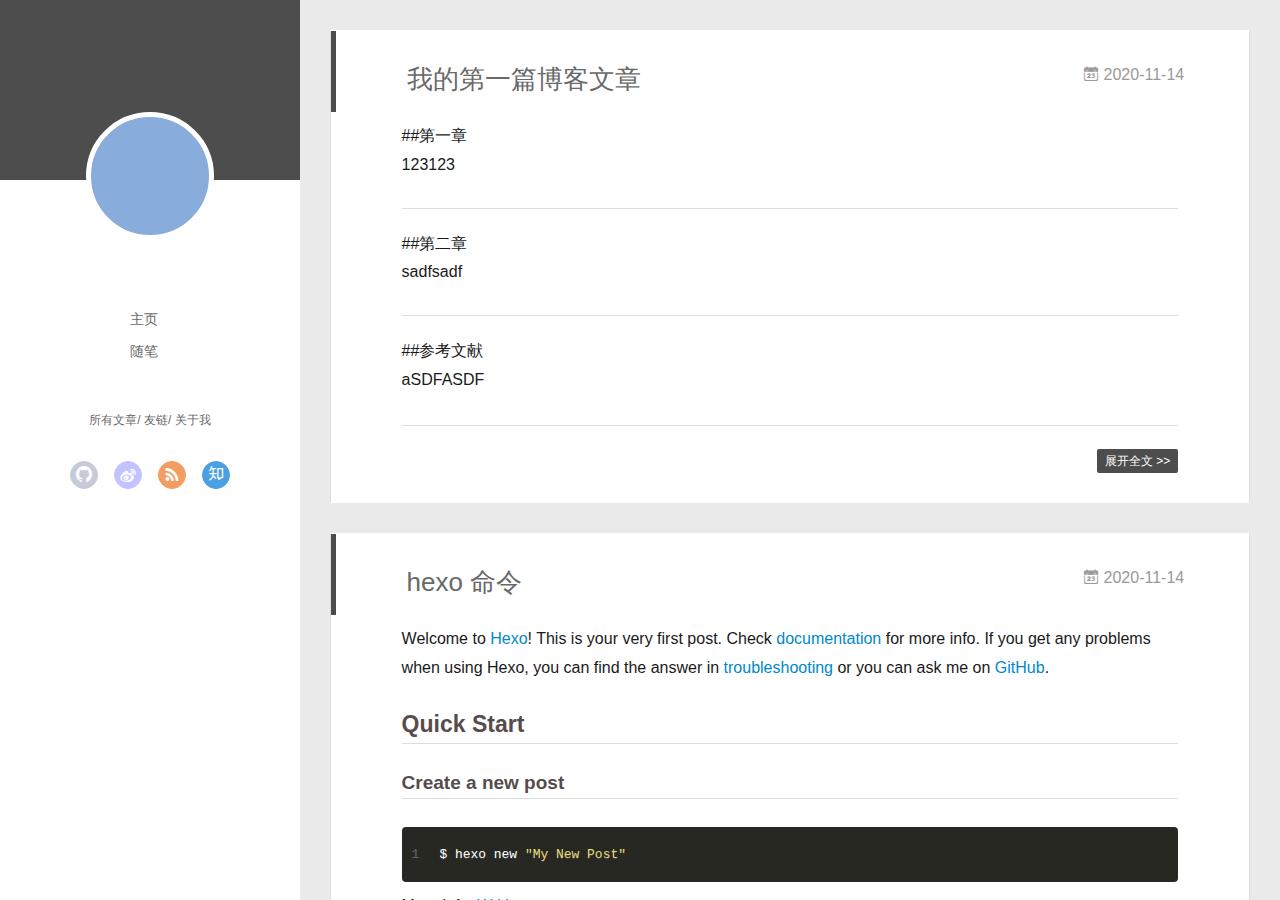
==== commit 6417d9ae: "Site updated: 2020-11-15 00:28:03" ====
--- a/index.html
+++ b/index.html
@@ -226,7 +226,7 @@
         
   
     <h1 itemprop="name">
-      <a class="article-title" href="/2020/11/14/hello-world/">Hello World</a>
+      <a class="article-title" href="/2020/11/14/hello-world/">hexo 命令</a>
     </h1>
   
 
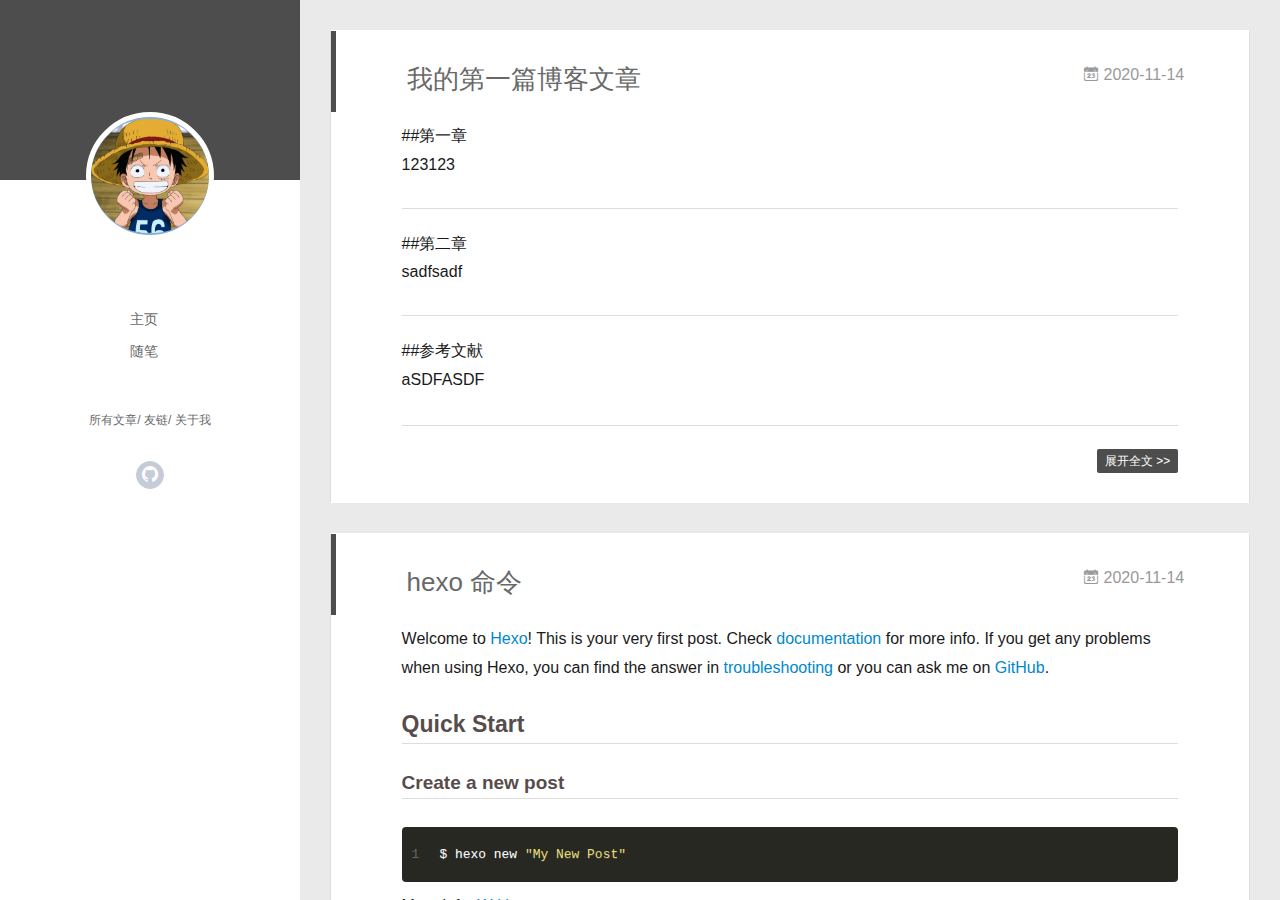
==== commit 99252e2d: "Site updated: 2020-11-15 12:41:13" ====
--- a/index.html
+++ b/index.html
@@ -43,7 +43,7 @@
 <div class="intrude-less">
 	<header id="header" class="inner">
 		<a href="/" class="profilepic">
-			<img src="" class="js-avatar">
+			<img src="/img/luffy.jpg" class="js-avatar">
 		</a>
 		<hgroup>
 		  <h1 class="header-author"><a href="/"></a></h1>
@@ -79,12 +79,6 @@
 				
 					<a class="github" target="_blank" href="#" title="github"><i class="icon-github"></i></a>
 		        
-					<a class="weibo" target="_blank" href="#" title="weibo"><i class="icon-weibo"></i></a>
-		        
-					<a class="rss" target="_blank" href="#" title="rss"><i class="icon-rss"></i></a>
-		        
-					<a class="zhihu" target="_blank" href="#" title="zhihu"><i class="icon-zhihu"></i></a>
-		        
 			</div>
 		</nav>
 	</header>		
@@ -101,7 +95,7 @@
 	<div class="intrude-less">
 		<header id="header" class="inner">
 			<div class="profilepic">
-				<img src="" class="js-avatar">
+				<img src="/img/luffy.jpg" class="js-avatar">
 			</div>
 			<hgroup>
 			  <h1 class="header-author js-header-author"></h1>
@@ -119,12 +113,6 @@
 				<div class="social">
 					
 						<a class="github" target="_blank" href="#" title="github"><i class="icon-github"></i></a>
-			        
-						<a class="weibo" target="_blank" href="#" title="weibo"><i class="icon-weibo"></i></a>
-			        
-						<a class="rss" target="_blank" href="#" title="rss"><i class="icon-rss"></i></a>
-			        
-						<a class="zhihu" target="_blank" href="#" title="zhihu"><i class="icon-zhihu"></i></a>
 			        
 				</div>
 			</nav>
@@ -433,34 +421,6 @@
     
     	<section class="tools-section tools-section-friends" q-show="friends">
   		
-        <ul class="search-ul">
-          
-            <li class="search-li">
-              <a href="http://localhost:4000/" target="_blank" class="search-title"><i class="icon-quo-left icon"></i>友情链接1</a>
-            </li>
-          
-            <li class="search-li">
-              <a href="http://localhost:4000/" target="_blank" class="search-title"><i class="icon-quo-left icon"></i>友情链接2</a>
-            </li>
-          
-            <li class="search-li">
-              <a href="http://localhost:4000/" target="_blank" class="search-title"><i class="icon-quo-left icon"></i>友情链接3</a>
-            </li>
-          
-            <li class="search-li">
-              <a href="http://localhost:4000/" target="_blank" class="search-title"><i class="icon-quo-left icon"></i>友情链接4</a>
-            </li>
-          
-            <li class="search-li">
-              <a href="http://localhost:4000/" target="_blank" class="search-title"><i class="icon-quo-left icon"></i>友情链接5</a>
-            </li>
-          
-            <li class="search-li">
-              <a href="http://localhost:4000/" target="_blank" class="search-title"><i class="icon-quo-left icon"></i>友情链接6</a>
-            </li>
-          
-        </ul>
-  		
     	</section>
     
 
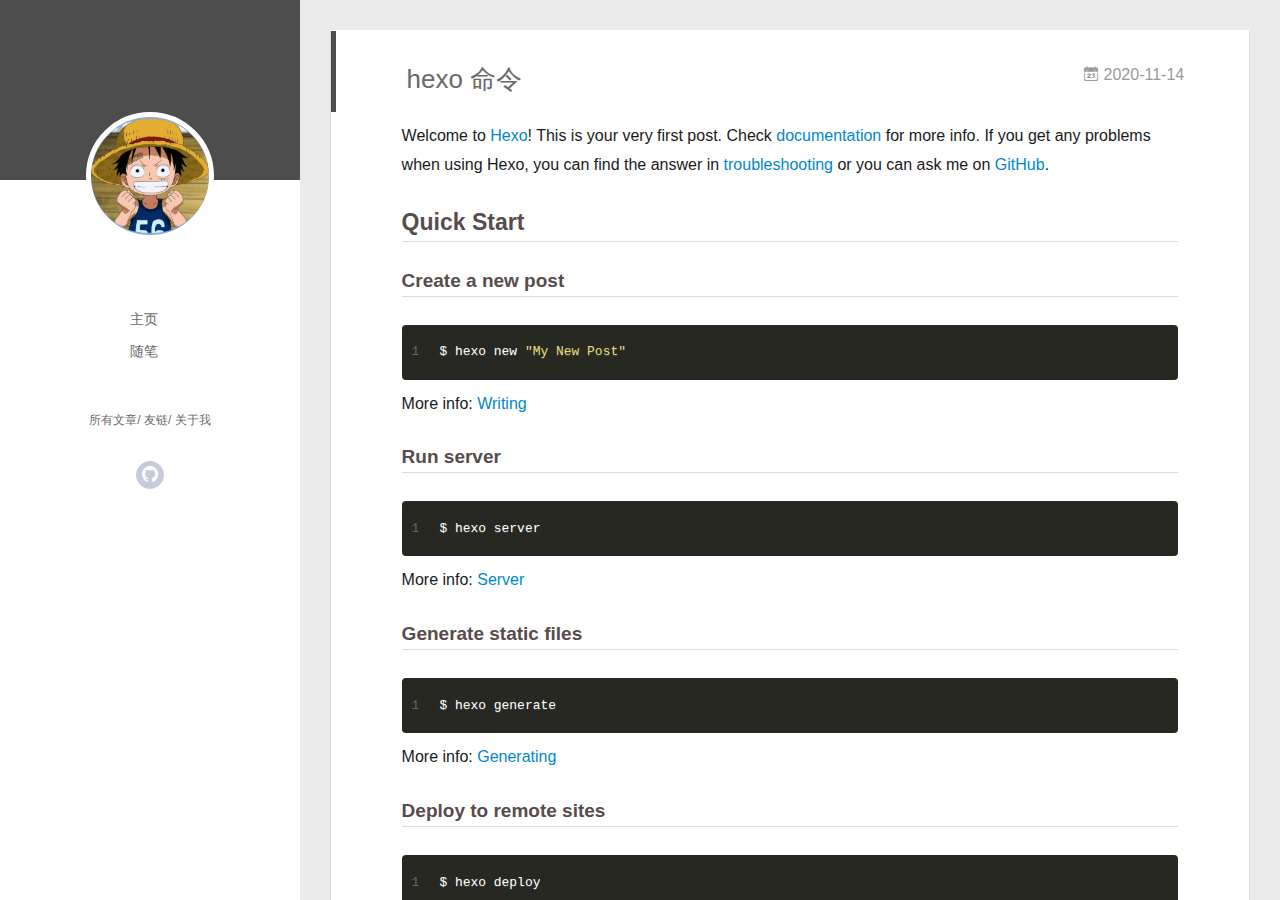
==== commit 8ba0aa6a: "Site updated: 2020-11-15 12:46:22" ====
--- a/index.html
+++ b/index.html
@@ -139,73 +139,6 @@
           </div>
           <div id="js-content" class="content-ll">
             
-  
-    <article id="post-我的第一篇博客文章" class="article article-type-post  article-index" itemscope itemprop="blogPost">
-  <div class="article-inner">
-    
-      <header class="article-header">
-        
-  
-    <h1 itemprop="name">
-      <a class="article-title" href="/2020/11/14/%E6%88%91%E7%9A%84%E7%AC%AC%E4%B8%80%E7%AF%87%E5%8D%9A%E5%AE%A2%E6%96%87%E7%AB%A0/">我的第一篇博客文章</a>
-    </h1>
-  
-
-        
-        <a href="/2020/11/14/%E6%88%91%E7%9A%84%E7%AC%AC%E4%B8%80%E7%AF%87%E5%8D%9A%E5%AE%A2%E6%96%87%E7%AB%A0/" class="archive-article-date">
-  	<time datetime="2020-11-14T15:41:48.000Z" itemprop="datePublished"><i class="icon-calendar icon"></i>2020-11-14</time>
-</a>
-        
-      </header>
-    
-    <div class="article-entry" itemprop="articleBody">
-      
-        <p>##第一章<br>123123</p>
-<hr>
-<p>##第二章<br>sadfsadf</p>
-<hr>
-<p>##参考文献<br>aSDFASDF</p>
-
-      
-
-      
-    </div>
-    <div class="article-info article-info-index">
-      
-      
-      
-
-      
-        <p class="article-more-link">
-          <a class="article-more-a" href="/2020/11/14/%E6%88%91%E7%9A%84%E7%AC%AC%E4%B8%80%E7%AF%87%E5%8D%9A%E5%AE%A2%E6%96%87%E7%AB%A0/">展开全文 >></a>
-        </p>
-      
-
-      
-      <div class="clearfix"></div>
-    </div>
-  </div>
-</article>
-
-<aside class="wrap-side-operation">
-    <div class="mod-side-operation">
-        
-        <div class="jump-container" id="js-jump-container" style="display:none;">
-            <a href="javascript:void(0)" class="mod-side-operation__jump-to-top">
-                <i class="icon-font icon-back"></i>
-            </a>
-            <div id="js-jump-plan-container" class="jump-plan-container" style="top: -11px;">
-                <i class="icon-font icon-plane jump-plane"></i>
-            </div>
-        </div>
-        
-        
-    </div>
-</aside>
-
-
-
-
   
     <article id="post-hello-world" class="article article-type-post  article-index" itemscope itemprop="blogPost">
   <div class="article-inner">
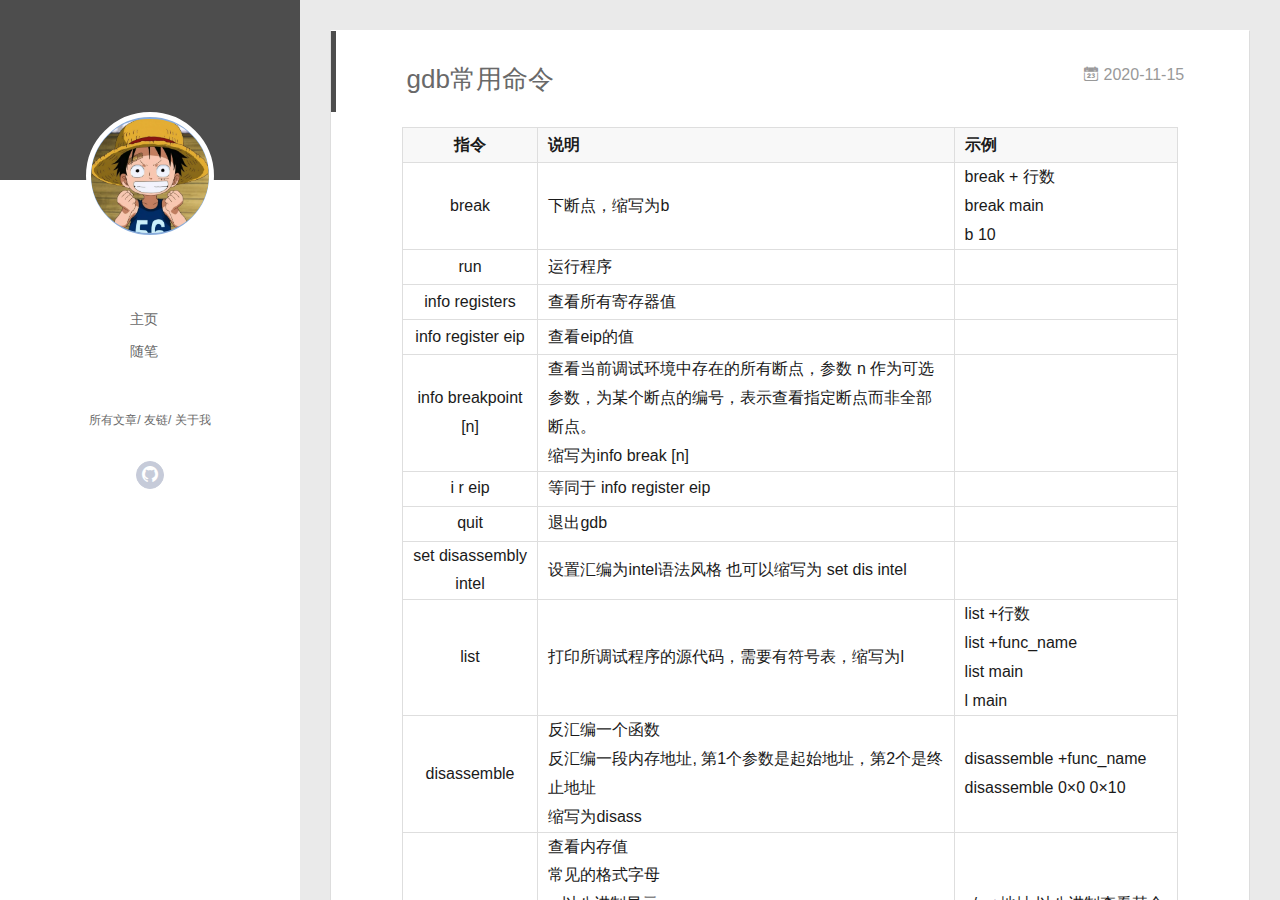
==== commit 3f4260b6: "Site updated: 2020-11-15 13:59:01" ====
--- a/index.html
+++ b/index.html
@@ -139,6 +139,167 @@
           </div>
           <div id="js-content" class="content-ll">
             
+  
+    <article id="post-gdb常用命令" class="article article-type-post  article-index" itemscope itemprop="blogPost">
+  <div class="article-inner">
+    
+      <header class="article-header">
+        
+  
+    <h1 itemprop="name">
+      <a class="article-title" href="/2020/11/15/gdb%E5%B8%B8%E7%94%A8%E5%91%BD%E4%BB%A4/">gdb常用命令</a>
+    </h1>
+  
+
+        
+        <a href="/2020/11/15/gdb%E5%B8%B8%E7%94%A8%E5%91%BD%E4%BB%A4/" class="archive-article-date">
+  	<time datetime="2020-11-15T04:54:22.387Z" itemprop="datePublished"><i class="icon-calendar icon"></i>2020-11-15</time>
+</a>
+        
+      </header>
+    
+    <div class="article-entry" itemprop="articleBody">
+      
+        <table>
+<thead>
+<tr>
+<th align="center">指令</th>
+<th align="left">说明</th>
+<th align="left">示例</th>
+</tr>
+</thead>
+<tbody><tr>
+<td align="center">break</td>
+<td align="left">下断点，缩写为b</td>
+<td align="left">break + 行数<br/> break main <br/> b 10</td>
+</tr>
+<tr>
+<td align="center">run</td>
+<td align="left">运行程序</td>
+<td align="left"></td>
+</tr>
+<tr>
+<td align="center">info registers</td>
+<td align="left">查看所有寄存器值</td>
+<td align="left"></td>
+</tr>
+<tr>
+<td align="center">info register eip</td>
+<td align="left">查看eip的值</td>
+<td align="left"></td>
+</tr>
+<tr>
+<td align="center">info breakpoint [n]</td>
+<td align="left">查看当前调试环境中存在的所有断点，参数 n 作为可选参数，为某个断点的编号，表示查看指定断点而非全部断点。<br/>缩写为info break [n]</td>
+<td align="left"></td>
+</tr>
+<tr>
+<td align="center">i r eip</td>
+<td align="left">等同于 info register eip</td>
+<td align="left"></td>
+</tr>
+<tr>
+<td align="center">quit</td>
+<td align="left">退出gdb</td>
+<td align="left"></td>
+</tr>
+<tr>
+<td align="center">set disassembly intel</td>
+<td align="left">设置汇编为intel语法风格 也可以缩写为 set dis intel</td>
+<td align="left"></td>
+</tr>
+<tr>
+<td align="center">list</td>
+<td align="left">打印所调试程序的源代码，需要有符号表，缩写为l</td>
+<td align="left">list +行数<br/>list +func_name<br/>list main<br/>l main</td>
+</tr>
+<tr>
+<td align="center">disassemble</td>
+<td align="left">反汇编一个函数<br/>反汇编一段内存地址, 第1个参数是起始地址，第2个是终止地址<br/>缩写为disass</td>
+<td align="left">disassemble +func_name<br/>disassemble 0×0 0×10</td>
+</tr>
+<tr>
+<td align="center">x</td>
+<td align="left">查看内存值<br/>常见的格式字母<br/>o  以八进制显示<br/>x  以十六进制显示<br/>u  以标准的十进制无符号数字显示<br/>t  以二进制显示<br/>单元大小表示字母<br/>b  单个字节<br/>h  半字，大小为2字节<br/>w  字，大小为4字节<br/>g  巨型，大小为8字节<br/>特殊字母<br/>c  以字符的方式查看<br/>s  以字符串的方式查看</td>
+<td align="left">x/o +地址 以八进制查看某个地址处的值<br/>x/x $eip 以十六进制查看eip指向地址的值<br/>x/4xb $ebp - 4 <br/>x/i $eip 查看eip指向的指令<br/>x/6cb 0x8048484 查看0x8048484处的6个字符<br/>x/s 0x8048484 查看0x8048484处的字符串</td>
+</tr>
+<tr>
+<td align="center">print</td>
+<td align="left">查看变量值或表达式结果，缩写为p</td>
+<td align="left">print variable_name</td>
+</tr>
+<tr>
+<td align="center">next</td>
+<td align="left">单步步过，指的是c源码，缩写为n</td>
+<td align="left"></td>
+</tr>
+<tr>
+<td align="center">step</td>
+<td align="left">单步步入，指的是c源码，缩写为s</td>
+<td align="left"></td>
+</tr>
+<tr>
+<td align="center">nexti</td>
+<td align="left">单步步过，指的是汇编代码，缩写为ni</td>
+<td align="left"></td>
+</tr>
+<tr>
+<td align="center">stepi</td>
+<td align="left">单步步入，指的是汇编代码，缩写为si</td>
+<td align="left"></td>
+</tr>
+<tr>
+<td align="center">continue</td>
+<td align="left">当程序遇到断点停止运行后可以使用continue命令恢复程序的运行到下一个断点或直到程序结束</td>
+<td align="left"></td>
+</tr>
+<tr>
+<td align="center">finish</td>
+<td align="left">执行完当前的函数，缩写为fin</td>
+<td align="left"></td>
+</tr>
+</tbody></table>
+
+      
+
+      
+    </div>
+    <div class="article-info article-info-index">
+      
+      
+      
+
+      
+        <p class="article-more-link">
+          <a class="article-more-a" href="/2020/11/15/gdb%E5%B8%B8%E7%94%A8%E5%91%BD%E4%BB%A4/">展开全文 >></a>
+        </p>
+      
+
+      
+      <div class="clearfix"></div>
+    </div>
+  </div>
+</article>
+
+<aside class="wrap-side-operation">
+    <div class="mod-side-operation">
+        
+        <div class="jump-container" id="js-jump-container" style="display:none;">
+            <a href="javascript:void(0)" class="mod-side-operation__jump-to-top">
+                <i class="icon-font icon-back"></i>
+            </a>
+            <div id="js-jump-plan-container" class="jump-plan-container" style="top: -11px;">
+                <i class="icon-font icon-plane jump-plane"></i>
+            </div>
+        </div>
+        
+        
+    </div>
+</aside>
+
+
+
+
   
     <article id="post-hello-world" class="article article-type-post  article-index" itemscope itemprop="blogPost">
   <div class="article-inner">
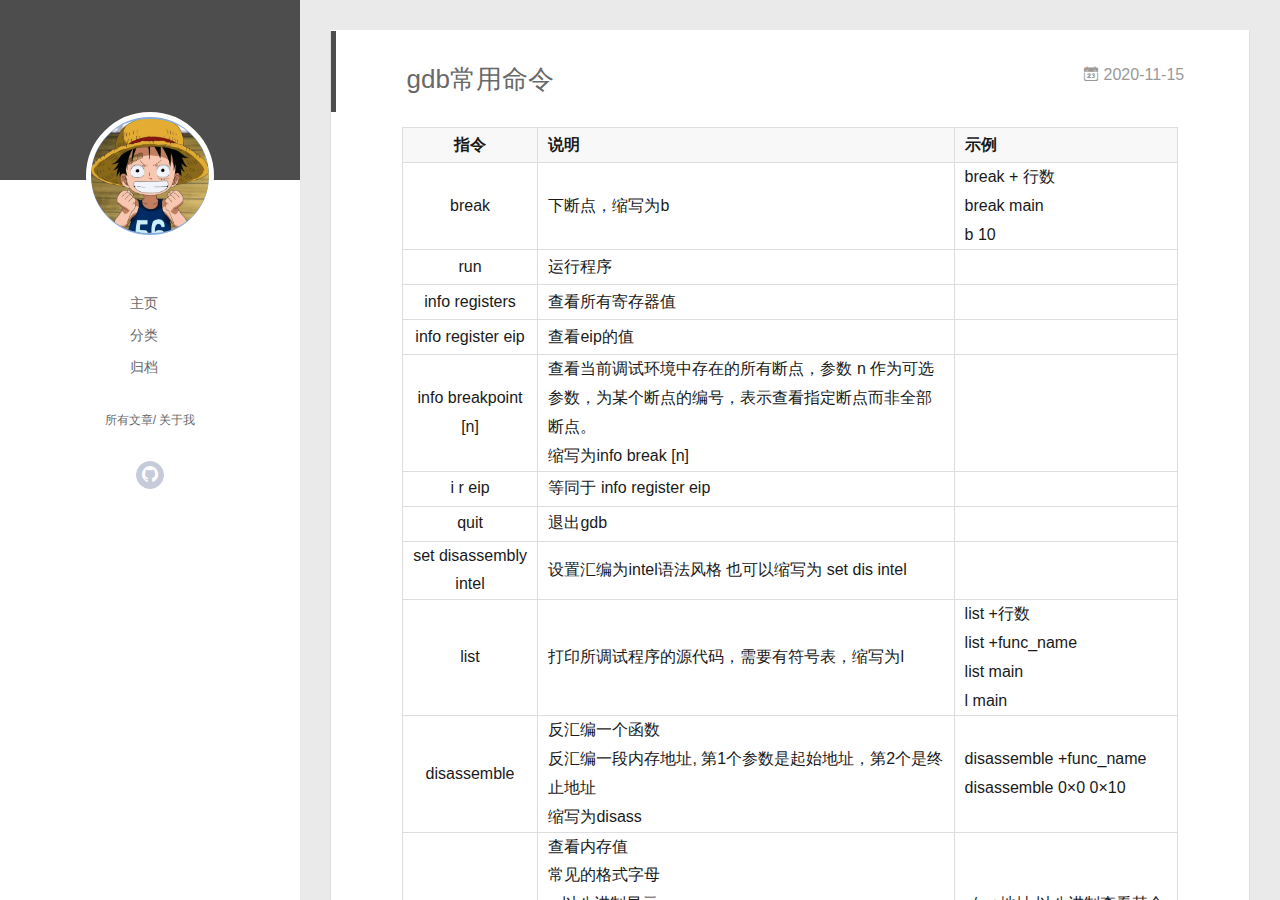
==== commit b16a5dab: "Site updated: 2020-11-15 15:42:04" ====
--- a/index.html
+++ b/index.html
@@ -55,7 +55,9 @@
 			
 				<li><a href="/">主页</a></li>
 	        
-				<li><a href="/tags/%E9%9A%8F%E7%AC%94/">随笔</a></li>
+				<li><a href="/categories">分类</a></li>
+	        
+				<li><a href="/archives">归档</a></li>
 	        
 			</ul>
 		</nav>
@@ -63,10 +65,6 @@
     		
     			
     			<a q-on="click: openSlider(e, 'innerArchive')" href="javascript:void(0)">所有文章</a>
-    			
-            
-    			
-    			<a q-on="click: openSlider(e, 'friends')" href="javascript:void(0)">友链</a>
     			
             
     			
@@ -107,6 +105,8 @@
 			
 				
 			
+				
+			
 			
 			
 			<nav class="header-nav">
@@ -118,12 +118,14 @@
 			</nav>
 
 			<nav class="header-menu js-header-menu">
-				<ul style="width: 50%">
+				<ul style="width: 70%">
 				
 				
-					<li style="width: 50%"><a href="/">主页</a></li>
+					<li style="width: 33.333333333333336%"><a href="/">主页</a></li>
 		        
-					<li style="width: 50%"><a href="/tags/%E9%9A%8F%E7%AC%94/">随笔</a></li>
+					<li style="width: 33.333333333333336%"><a href="/categories">分类</a></li>
+		        
+					<li style="width: 33.333333333333336%"><a href="/archives">归档</a></li>
 		        
 				</ul>
 			</nav>
@@ -160,7 +162,8 @@
     
     <div class="article-entry" itemprop="articleBody">
       
-        <table>
+        <a id="more"></a>
+<table>
 <thead>
 <tr>
 <th align="center">指令</th>
@@ -268,6 +271,17 @@
       
       
       
+	<div class="article-category tagcloud">
+		<i class="icon-book icon"></i>
+		<ul class="article-tag-list">
+			 
+        		<li class="article-tag-list-item">
+        			<a href="/categories/PWN//" class="article-tag-list-link color4">PWN</a>
+        		</li>
+      		
+		</ul>
+	</div>
+
 
       
         <p class="article-more-link">
@@ -322,19 +336,7 @@
     <div class="article-entry" itemprop="articleBody">
       
         <p>Welcome to <a target="_blank" rel="noopener" href="https://hexo.io/">Hexo</a>! This is your very first post. Check <a target="_blank" rel="noopener" href="https://hexo.io/docs/">documentation</a> for more info. If you get any problems when using Hexo, you can find the answer in <a target="_blank" rel="noopener" href="https://hexo.io/docs/troubleshooting.html">troubleshooting</a> or you can ask me on <a target="_blank" rel="noopener" href="https://github.com/hexojs/hexo/issues">GitHub</a>.</p>
-<h2 id="Quick-Start"><a href="#Quick-Start" class="headerlink" title="Quick Start"></a>Quick Start</h2><h3 id="Create-a-new-post"><a href="#Create-a-new-post" class="headerlink" title="Create a new post"></a>Create a new post</h3><figure class="highlight bash"><table><tr><td class="gutter"><pre><span class="line">1</span><br></pre></td><td class="code"><pre><span class="line">$ hexo new <span class="string">&quot;My New Post&quot;</span></span><br></pre></td></tr></table></figure>
-
-<p>More info: <a target="_blank" rel="noopener" href="https://hexo.io/docs/writing.html">Writing</a></p>
-<h3 id="Run-server"><a href="#Run-server" class="headerlink" title="Run server"></a>Run server</h3><figure class="highlight bash"><table><tr><td class="gutter"><pre><span class="line">1</span><br></pre></td><td class="code"><pre><span class="line">$ hexo server</span><br></pre></td></tr></table></figure>
-
-<p>More info: <a target="_blank" rel="noopener" href="https://hexo.io/docs/server.html">Server</a></p>
-<h3 id="Generate-static-files"><a href="#Generate-static-files" class="headerlink" title="Generate static files"></a>Generate static files</h3><figure class="highlight bash"><table><tr><td class="gutter"><pre><span class="line">1</span><br></pre></td><td class="code"><pre><span class="line">$ hexo generate</span><br></pre></td></tr></table></figure>
-
-<p>More info: <a target="_blank" rel="noopener" href="https://hexo.io/docs/generating.html">Generating</a></p>
-<h3 id="Deploy-to-remote-sites"><a href="#Deploy-to-remote-sites" class="headerlink" title="Deploy to remote sites"></a>Deploy to remote sites</h3><figure class="highlight bash"><table><tr><td class="gutter"><pre><span class="line">1</span><br></pre></td><td class="code"><pre><span class="line">$ hexo deploy</span><br></pre></td></tr></table></figure>
-
-<p>More info: <a target="_blank" rel="noopener" href="https://hexo.io/docs/one-command-deployment.html">Deployment</a></p>
-
+        
       
 
       
@@ -343,6 +345,17 @@
       
       
       
+	<div class="article-category tagcloud">
+		<i class="icon-book icon"></i>
+		<ul class="article-tag-list">
+			 
+        		<li class="article-tag-list-item">
+        			<a href="/categories/hexo//" class="article-tag-list-link color5">hexo</a>
+        		</li>
+      		
+		</ul>
+	</div>
+
 
       
         <p class="article-more-link">
@@ -431,25 +444,17 @@
       
       
     
-      
-      
-      
-    
     
 
     <ul style="width: 70%">
     
     
       
-      <li style="width: 33.333333333333336%" q-on="click: openSlider(e, 'innerArchive')"><a href="javascript:void(0)" q-class="active:innerArchive">所有文章</a></li>
-      
-        
-      
-      <li style="width: 33.333333333333336%" q-on="click: openSlider(e, 'friends')"><a href="javascript:void(0)" q-class="active:friends">友链</a></li>
-      
-        
-      
-      <li style="width: 33.333333333333336%" q-on="click: openSlider(e, 'aboutme')"><a href="javascript:void(0)" q-class="active:aboutme">关于我</a></li>
+      <li style="width: 50%" q-on="click: openSlider(e, 'innerArchive')"><a href="javascript:void(0)" q-class="active:innerArchive">所有文章</a></li>
+      
+        
+      
+      <li style="width: 50%" q-on="click: openSlider(e, 'aboutme')"><a href="javascript:void(0)" q-class="active:aboutme">关于我</a></li>
       
         
     </ul>
@@ -513,10 +518,6 @@
     
 
     
-    	<section class="tools-section tools-section-friends" q-show="friends">
-  		
-    	</section>
-    
 
     
     	<section class="tools-section tools-section-me" q-show="aboutme">
--- a/main.0cf68a.css
+++ b/main.0cf68a.css
@@ -1 +1,52 @@
-.clearfix:after,.clearfix:before{content:"";display:table}.clearfix:after{clear:both}.left-col.show{box-shadow:0 0 6px 0 rgba(0,0,0,.75)}.mid-col,.mid-col.show .article,.tools-col,.tools-col .tools-section .search-tag.tagcloud .article-tag-list,.tools-col .tools-section .search-ul .search-tag span:hover,.tools-col .tools-section .search-ul .search-time span:hover,.tools-col .tools-section .search-ul .search-title:hover,.tools-col .tools-section .search-wrap .icon{transition:all .2s ease-in;-ms-transition:all .2s ease-in}@-webkit-keyframes leftIn{0%,60%,75%,90%,to{-webkit-animation-timing-function:cubic-bezier(.215,.61,.355,1);animation-timing-function:cubic-bezier(.215,.61,.355,1)}0%{-webkit-transform:translateZ(0);transform:translateZ(0)}60%{-webkit-transform:translate3d(358px,0,0);transform:translate3d(358px,0,0)}75%{-webkit-transform:translate3d(323px,0,0);transform:translate3d(323px,0,0)}90%{-webkit-transform:translate3d(338px,0,0);transform:translate3d(338px,0,0)}to{-webkit-transform:translate3d(333px,0,0);transform:translate3d(333px,0,0)}}@keyframes leftIn{0%,60%,75%,90%,to{-webkit-animation-timing-function:cubic-bezier(.215,.61,.355,1);animation-timing-function:cubic-bezier(.215,.61,.355,1)}0%{-webkit-transform:translateZ(0);transform:translateZ(0)}60%{-webkit-transform:translate3d(358px,0,0);transform:translate3d(358px,0,0)}75%{-webkit-transform:translate3d(323px,0,0);transform:translate3d(323px,0,0)}90%{-webkit-transform:translate3d(338px,0,0);transform:translate3d(338px,0,0)}to{-webkit-transform:translate3d(333px,0,0);transform:translate3d(333px,0,0)}}.mid-col.show{-webkit-animation-duration:.8s;animation-duration:.8s;-webkit-animation-fill-mode:both;animation-fill-mode:both;-webkit-animation-name:leftIn;animation-name:leftIn}@-webkit-keyframes leftOut{0%,60%,75%,90%,to{-webkit-animation-timing-function:cubic-bezier(.215,.61,.355,1);animation-timing-function:cubic-bezier(.215,.61,.355,1)}0%{-webkit-transform:translate3d(333px,0,0);transform:translate3d(333px,0,0)}60%{-webkit-transform:translate3d(-25px,0,0);transform:translate3d(-25px,0,0)}75%{-webkit-transform:translate3d(10px,0,0);transform:translate3d(10px,0,0)}90%{-webkit-transform:translate3d(-5px,0,0);transform:translate3d(-5px,0,0)}to{-webkit-transform:translateZ(0);transform:translateZ(0)}}@keyframes leftOut{0%,60%,75%,90%,to{-webkit-animation-timing-function:cubic-bezier(.215,.61,.355,1);animation-timing-function:cubic-bezier(.215,.61,.355,1)}0%{-webkit-transform:translate3d(333px,0,0);transform:translate3d(333px,0,0)}60%{-webkit-transform:translate3d(-25px,0,0);transform:translate3d(-25px,0,0)}75%{-webkit-transform:translate3d(10px,0,0);transform:translate3d(10px,0,0)}90%{-webkit-transform:translate3d(-5px,0,0);transform:translate3d(-5px,0,0)}to{-webkit-transform:translateZ(0);transform:translateZ(0)}}.mid-col.hide{-webkit-animation-duration:.8s;animation-duration:.8s;-webkit-animation-name:leftOut;animation-name:leftOut}@-webkit-keyframes smallLeftIn{0%,60%,75%,90%,to{-webkit-animation-timing-function:cubic-bezier(.215,.61,.355,1);animation-timing-function:cubic-bezier(.215,.61,.355,1)}0%{-webkit-transform:translateZ(0);transform:translateZ(0)}60%{-webkit-transform:translate3d(325px,0,0);transform:translate3d(325px,0,0)}75%{-webkit-transform:translate3d(290px,0,0);transform:translate3d(290px,0,0)}90%{-webkit-transform:translate3d(305px,0,0);transform:translate3d(305px,0,0)}to{-webkit-transform:translate3d(300px,0,0);transform:translate3d(300px,0,0)}}@keyframes smallLeftIn{0%,60%,75%,90%,to{-webkit-animation-timing-function:cubic-bezier(.215,.61,.355,1);animation-timing-function:cubic-bezier(.215,.61,.355,1)}0%{-webkit-transform:translateZ(0);transform:translateZ(0)}60%{-webkit-transform:translate3d(325px,0,0);transform:translate3d(325px,0,0)}75%{-webkit-transform:translate3d(290px,0,0);transform:translate3d(290px,0,0)}90%{-webkit-transform:translate3d(305px,0,0);transform:translate3d(305px,0,0)}to{-webkit-transform:translate3d(300px,0,0);transform:translate3d(300px,0,0)}}.tools-col.show{-webkit-animation-duration:.8s;animation-duration:.8s;-webkit-animation-fill-mode:both;animation-fill-mode:both;-webkit-animation-name:smallLeftIn;animation-name:smallLeftIn}@-webkit-keyframes smallleftOut{0%,60%,75%,90%,to{-webkit-animation-timing-function:cubic-bezier(.215,.61,.355,1);animation-timing-function:cubic-bezier(.215,.61,.355,1)}0%{-webkit-transform:translate3d(333px,0,0);transform:translate3d(333px,0,0)}60%{-webkit-transform:translate3d(-25px,0,0);transform:translate3d(-25px,0,0)}75%{-webkit-transform:translate3d(10px,0,0);transform:translate3d(10px,0,0)}90%{-webkit-transform:translate3d(-5px,0,0);transform:translate3d(-5px,0,0)}to{-webkit-transform:translateZ(0);transform:translateZ(0)}}@keyframes smallleftOut{0%,60%,75%,90%,to{-webkit-animation-timing-function:cubic-bezier(.215,.61,.355,1);animation-timing-function:cubic-bezier(.215,.61,.355,1)}0%{-webkit-transform:translate3d(333px,0,0);transform:translate3d(333px,0,0)}60%{-webkit-transform:translate3d(-25px,0,0);transform:translate3d(-25px,0,0)}75%{-webkit-transform:translate3d(10px,0,0);transform:translate3d(10px,0,0)}90%{-webkit-transform:translate3d(-5px,0,0);transform:translate3d(-5px,0,0)}to{-webkit-transform:translateZ(0);transform:translateZ(0)}}.tools-col.hide{-webkit-animation-duration:.8s;animation-duration:.8s;-webkit-animation-fill-mode:both;animation-fill-mode:both;-webkit-animation-name:smallleftOut;animation-name:smallleftOut}html{-ms-text-size-adjust:100%;-webkit-text-size-adjust:100%;-webkit-tap-highlight-color:transparent;height:100%}body{margin:0;font-size:14px;font-family:Helvetica Neue,Helvetica,STHeiTi,Arial,sans-serif;line-height:1.5;color:#333;background-color:#fff;min-height:100%}article,aside,details,figcaption,figure,footer,header,hgroup,main,menu,nav,section,summary{display:block}audio,canvas,progress,video{display:inline-block}audio:not([controls]){display:none;height:0}progress{vertical-align:baseline}[hidden],template{display:none}a{background:transparent;text-decoration:none;color:#08c}a:active{outline:0}abbr[title]{border-bottom:1px dotted}b,strong{font-weight:700}dfn{font-style:italic}mark{background:#ff0;color:#000}small{font-size:80%}sub,sup{font-size:75%;line-height:0;position:relative;vertical-align:baseline}sup{top:-.5em}sub{bottom:-.25em}img{border:0;vertical-align:middle;max-width:100%}svg:not(:root){overflow:hidden}pre{overflow:auto;white-space:pre;white-space:pre-wrap;word-wrap:break-word}code,kbd,pre,samp{font-family:monospace,monospace;font-size:1em}button,input,optgroup,select,textarea{color:inherit;font:inherit;margin:0;vertical-align:middle}button,input,select{overflow:visible}button,select{text-transform:none}button,html input[type=button],input[type=reset],input[type=submit]{-webkit-appearance:button;cursor:pointer}[disabled]{cursor:default}button::-moz-focus-inner,input::-moz-focus-inner{border:0;padding:0}input{line-height:normal}input[type=checkbox],input[type=radio]{box-sizing:border-box;padding:0}input[type=number]::-webkit-inner-spin-button,input[type=number]::-webkit-outer-spin-button{height:auto}input[type=search]{-webkit-appearance:textfield;box-sizing:border-box}input[type=search]::-webkit-search-cancel-button,input[type=search]::-webkit-search-decoration{-webkit-appearance:none}fieldset{border:1px solid silver;margin:0 2px;padding:.35em .625em .75em}legend{border:0;padding:0}textarea{overflow:auto;resize:vertical;vertical-align:top}optgroup{font-weight:700}button,input,select,textarea{outline:0}input,textarea{-webkit-user-modify:read-write-plaintext-only}input::-ms-clear,input::-ms-reveal{display:none}input::-moz-placeholder,textarea::-moz-placeholder{color:#999}input:-ms-input-placeholder,textarea:-ms-input-placeholder{color:#999}input::-webkit-input-placeholder,textarea::-webkit-input-placeholder{color:#999}.placeholder{color:#999}table{border-collapse:collapse;border-spacing:0}td,th{padding:0}blockquote,figure,form,h1,h2,h3,h4,h5,h6,p{margin:0}dd,dl,li,ol,ul{margin:0;padding:0}ol,ul{list-style:none outside none}h1,h2,h3{line-height:2;font-weight:400}h1{font-size:18px}h2{font-size:16px}h3{font-size:14px}i{font-style:normal}*{box-sizing:border-box}@font-face{font-family:iconfont;src:url(./fonts/iconfont.b322fa.eot);src:url(./fonts/iconfont.b322fa.eot#iefix) format("embedded-opentype"),url(./fonts/iconfont.8c627f.woff) format("woff"),url(./fonts/iconfont.16acc2.ttf) format("truetype"),url(./fonts/iconfont.45d7ee.svg#iconfont) format("svg")}[class*=" icon-"],[class^=icon-]{font-family:iconfont!important;speak:none;font-size:16px;font-style:normal;font-weight:400;font-variant:normal;text-transform:none;line-height:1;-webkit-font-smoothing:antialiased;-moz-osx-font-smoothing:grayscale}.icon-twitter:before{content:"\E600"}.icon-facebook:before{content:"\E601"}.icon-clock:before{content:"\E602"}.icon-mail:before{content:"\E609"}.icon-link:before{content:"\E6AB"}.icon-search:before{content:"\E65B"}.icon-smile:before{content:"\E64A"}.icon-roundrightfill:before{content:"\E65A"}.icon-list:before{content:"\E682"}.icon-book:before{content:"\E6FE"}.icon-home:before{content:"\E6BB"}.icon-share:before{content:"\E618"}.icon-back:before{content:"\E625"}.icon-qq:before{content:"\E62D"}.icon-weibo:before{content:"\E619"}.icon-segmentfault:before{content:"\E603"}.icon-sort:before{content:"\E700"}.icon-jianshu:before{content:"\E613"}.icon-circle-left:before{content:"\E71F"}.icon-circle-right:before{content:"\E720"}.icon-loading:before{content:"\E614"}.icon-acfun:before{content:"\E604"}.icon-close:before{content:"\E60C"}.icon-tumblr:before{content:"\E6B0"}.icon-calendar:before{content:"\E667"}.icon-rss:before{content:"\E877"}.icon-price-tags:before{content:"\E6F9"}.icon-quo-left:before{content:"\E7F5"}.icon-quo-right:before{content:"\E7F6"}.icon-back1:before{content:"\E64E"}.icon-github:before{content:"\E735"}.icon-film:before{content:"\E7B7"}.icon-weixin:before{content:"\E61F"}.icon-qzone:before{content:"\E680"}.icon-category:before{content:"\E605"}.icon-douban:before{content:"\E64C"}.icon-roundleftfill:before{content:"\E799"}.icon-tuding:before{content:"\E651"}.icon-zhihu:before{content:"\E61B"}.icon-linkedin:before{content:"\E6D4"}.icon-google:before{content:"\E635"}.icon-plane:before{content:"\E62F"}.icon-bilibili:before{content:"\E622"}.icon-psn:before{content:"\E6C7"}body,button,input,select,textarea{color:#1a1a1a;font-family:lucida grande,lucida sans unicode,lucida,helvetica,Hiragino Sans GB,Microsoft YaHei,WenQuanYi Micro Hei,sans-serif;font-size:16px;font-size:1rem;line-height:1.75}body{overflow-y:hidden;background:#eaeaea}#container,body,html{height:100%;overflow-x:hidden;overflow-y:auto}#mobile-nav{display:none}#container{position:relative;min-height:100%}#container .anm-canvas{display:none}#container.show .anm-canvas{display:block;position:fixed}.body-wrap{margin-bottom:80px}.mid-col{position:absolute;right:0;min-height:100%;background:#eaeaea;left:300px;width:auto}.mid-col.show{background:none;opacity:.9}.mid-col.show .article{background:hsla(0,0%,100%,.3)}.left-col{background:#fff;width:300px;position:fixed;opacity:1;transition:all .2s ease-in;height:100%;z-index:999}.left-col .overlay{width:100%;height:180px;position:absolute}.left-col .intrude-less{width:76%;text-align:center;margin:112px auto 0}.left-col #header{width:100%;height:300px;position:relative;border-bottom:1px solid color-border}.left-col #header a{color:#696969}.left-col #header a:hover{color:#b0a0aa}.left-col #header .header-subtitle{text-align:center;color:#999;font-size:14px;line-height:25px;overflow:hidden;text-overflow:ellipsis;display:-webkit-box;-webkit-line-clamp:2;-webkit-box-orient:vertical}.left-col #header .header-menu{font-weight:300;line-height:31px;text-transform:uppercase;float:none;min-height:150px;margin-left:-12px;text-align:center;display:-webkit-box;-webkit-box-orient:horizontal;-webkit-box-pack:center;-webkit-box-align:center}.left-col #header .header-menu li{cursor:default}.left-col #header .header-menu li a{font-size:14px;min-width:300px}.left-col #header .header-smart-menu{font-size:12px;margin-bottom:20px}.left-col #header .header-smart-menu a:after{content:"/"}.left-col #header .header-smart-menu a:last-child:after{content:""}.left-col #header .profilepic{display:block;border:5px solid #fff;border-radius:300px;width:128px;height:128px;margin:0 auto;position:relative;overflow:hidden;background:#88acdb;-webkit-transition:all .2s ease-in;display:-webkit-box;-webkit-box-orient:horizontal;-webkit-box-pack:center;-webkit-box-align:center;text-align:center}.left-col #header .profilepic img{border-radius:300px;opacity:1;-webkit-transition:all .2s ease-in}.left-col #header .profilepic img.show{width:100%;height:100%;opacity:1}.left-col #header .header-author{text-align:center;margin:.67em 0;font-family:Roboto,serif;font-size:30px;transition:.3s}::-webkit-scrollbar{width:10px;height:10px}::-webkit-scrollbar-button{width:0;height:0}::-webkit-scrollbar-button:end:decrement,::-webkit-scrollbar-button:start:increment{display:none}::-webkit-scrollbar-corner{display:block}::-webkit-scrollbar-thumb{border-radius:8px;background-color:rgba(0,0,0,.2)}::-webkit-scrollbar-thumb:hover{border-radius:8px;background-color:rgba(0,0,0,.5)}::-webkit-scrollbar-thumb,::-webkit-scrollbar-track{border-right:1px solid transparent;border-left:1px solid transparent}::-webkit-scrollbar-track:hover{background-color:rgba(0,0,0,.15)}::-webkit-scrollbar-button:start{width:10px;height:10px;background:url(./img/scrollbar_arrow.png) no-repeat 0 0}::-webkit-scrollbar-button:start:hover{background:url(./img/scrollbar_arrow.png) no-repeat -15px 0}::-webkit-scrollbar-button:start:active{background:url(./img/scrollbar_arrow.png) no-repeat -30px 0}::-webkit-scrollbar-button:end{width:10px;height:10px;background:url(./img/scrollbar_arrow.png) no-repeat 0 -18px}::-webkit-scrollbar-button:end:hover{background:url(./img/scrollbar_arrow.png) no-repeat -15px -18px}::-webkit-scrollbar-button:end:active{background:url(./img/scrollbar_arrow.png) no-repeat -30px -18px}.article-entry .highlight,.article-entry pre{background:#272822;margin:10px 0;padding:10px;overflow:auto;color:#fff;font-size:.9em;line-height:22.400000000000002px}.article-entry .gist .gist-file .gist-data .line-numbers,.article-entry .highlight .gutter pre,.article-entry .highlight .gutter pre .line{color:#666}.article-entry code,.article-entry pre{font-family:Source Code Pro,Consolas,Monaco,Menlo,monospace}.article-entry code{background:#eee;padding:0 .3em;border:none}.article-entry pre code{background:none;text-shadow:none;padding:0;color:#fff}.article-entry .highlight{border-radius:4px}.article-entry .highlight pre{border:none;margin:0;padding:0}.article-entry .highlight table{margin:0;width:auto}.article-entry .highlight td{border:none;padding:0}.article-entry .highlight figcaption{color:highlight-comment;line-height:1em;margin-bottom:1em}.article-entry .highlight figcaption:after,.article-entry .highlight figcaption:before{content:"";display:table}.article-entry .highlight figcaption:after{clear:both}.article-entry .highlight figcaption a{float:right}.article-entry .highlight .gutter pre{text-align:right;padding-right:20px}.article-entry .highlight .gutter pre .line{text-shadow:none}.article-entry .highlight .line{color:#fff;min-height:19px}.article-entry .gist{margin:0 -20px;border-style:solid;border-color:#ddd;border-width:1px 0;background:#272822;padding:15px 20px 15px 0}.article-entry .gist .gist-file{border:none;font-family:Source Code Pro,Consolas,Monaco,Menlo,monospace;margin:0}.article-entry .gist .gist-file .gist-data{background:none;border:none}.article-entry .gist .gist-file .gist-data .line-numbers{background:none;border:none;padding:0 20px 0 0}.article-entry .gist .gist-file .gist-data .line-data{padding:0!important}.article-entry .gist .gist-file .highlight{margin:0;padding:0;border:none}.article-entry .gist .gist-file .gist-meta{background:#272822;color:highlight-comment;font:.85em Helvetica Neue,Helvetica,Arial,sans-serif;text-shadow:0 0;padding:0;margin-top:1em;margin-left:20px}.article-entry .gist .gist-file .gist-meta a{color:#258fb8;font-weight:400}.article-entry .gist .gist-file .gist-meta a:hover{text-decoration:underline}pre .comment{color:#75715e}pre .class .params,pre .function .keyword,pre .keyword{color:#66d9ef}pre .css .value,pre .doctype,pre .function,pre .params,pre .tag{color:#fff}pre .at_rule,pre .at_rule .keyword,pre .css~* .tag,pre .preprocessor,pre .preprocessor .keyword,pre .title{color:#f92672}pre .attribute,pre .built_in,pre .class,pre .css~* .class,pre .function .title{color:#a6e22e}pre .string,pre .value{color:#e6db74}pre .number{color:#7163d7}pre .css~* .id,pre .id{color:#fd971f}#header .tagcloud a{color:#fff}.tagcloud a{display:inline-block;text-decoration:none;font-weight:400;font-size:10px;color:#fff;height:18px;line-height:18px;float:left;padding:0 5px 0 10px;position:relative;border-radius:0 5px 5px 0;margin:5px 9px 5px 8px;font-family:Menlo,Monaco,Andale Mono,lucida console,Courier New,monospace}.tagcloud a:hover{opacity:.8}.tagcloud a:before{content:" ";width:0;height:0;position:absolute;top:0;left:-18px;border:9px solid transparent}.tagcloud a:after{content:" ";width:4px;height:4px;background-color:#fff;border-radius:4px;box-shadow:0 0 0 1px rgba(0,0,0,.3);position:absolute;top:7px;left:2px}.tagcloud a.color1{background:#ff945c}.tagcloud a.color1:before{border-right-color:#ff945c}.tagcloud a.color2{background:#cc8167}.tagcloud a.color2:before{border-right-color:#cc8167}.tagcloud a.color3{background:#ba8f6c}.tagcloud a.color3:before{border-right-color:#ba8f6c}.tagcloud a.color4{background:#94635c}.tagcloud a.color4:before{border-right-color:#94635c}.tagcloud a.color5{background:#7b5d5f}.tagcloud a.color5:before{border-right-color:#7b5d5f}.article-tag-list .article-tag-list-item{float:left}.article-pop-out .icon-tuding{color:#999;float:left;margin-right:10px;margin-top:6px}.article-category,.article-category .article-tag-list,.article-tag,.article-tag .article-tag-list{float:left}.article-category .icon,.article-tag .icon{color:#999;float:left;margin-right:10px;margin-top:6px}.article-pop-out{float:left}.archive-article-date{color:#999;margin-right:7.6923%;float:right}.archive-article-date .icon{margin:5px 5px 5px 0}.glass{background-color:rgba(54,70,93,.9);z-index:998;transition:opacity .15s;width:100%;height:100%;display:none}.glass,.tagcloud-ctn{left:0;opacity:1;bottom:0;position:fixed;right:0;top:0}.tagcloud-ctn{z-index:90120;background-size:100% 100%}.tagcloud-ctn .tagcloud-global{position:fixed;top:50%;left:50%;margin-top:-115px;margin-left:-315px;width:630px}.tagcloud-ctn .tagcloud-global a{width:80px;height:80px;border-radius:50%;background:#f2992e;color:#fff;display:block;float:left;line-height:80px;text-align:center}.tagcloud-ctn .tagcloud-global .tab-post-types .tab-post-type:first-child .post-type-icon{background:#f2992e}.tagcloud-ctn .tagcloud-global .tab-post-types .tab-post-type:nth-child(2) .post-type-icon{background:#56bc8a}.tagcloud-ctn .tagcloud-global .tab-post-types .tab-post-type:nth-child(3) .post-type-icon{background:#4aa8d8}.tagcloud-ctn .tagcloud-global .tab-post-types .tab-post-type:nth-child(4) .post-type-icon{background:#a77dc2}.tagcloud-ctn .tagcloud-global .tab-post-types .tab-post-type:nth-child(5) .post-type-icon{background:#dd765d}#header .header-nav{width:100%;position:absolute;transition:-webkit-transform .3s ease-in;transition:transform .3s ease-in;transition:transform .3s ease-in,-webkit-transform .3s ease-in}#header .header-nav .social{margin-top:10px;text-align:center;display:-webkit-box;display:-ms-flexbox;display:flex;-ms-flex-wrap:wrap;flex-wrap:wrap;-webkit-box-pack:center;-ms-flex-pack:center;justify-content:center}#header .header-nav .social a{border-radius:50%;display:-moz-inline-stack;display:inline-block;vertical-align:middle;*vertical-align:auto;zoom:1;*display:inline;margin:0 8px 15px;transition:.3s;text-align:center;color:#fff;opacity:.7;width:28px;height:28px;line-height:26px}#header .header-nav .social a:hover{opacity:1}#header .header-nav .social a.weibo{background:#aaf;border:1px solid #aaf}#header .header-nav .social a.weibo:hover{border:1px solid #aaf}#header .header-nav .social a.segmentfault{background:#009a61;border:1px solid #009a61}#header .header-nav .social a.segmentfault:hover{border:1px solid #009a61}#header .header-nav .social a.rss{background:#ef7522;border:1px solid #ef7522}#header .header-nav .social a.rss:hover{border:1px solid #cf5d0f}#header .header-nav .social a.github{background:#afb6ca;border:1px solid #afb6ca}#header .header-nav .social a.github:hover{border:1px solid #909ab6}#header .header-nav .social a.facebook{background:#3b5998;border:1px solid #3b5998}#header .header-nav .social a.facebook:hover{border:1px solid #2d4373}#header .header-nav .social a.google{background:#c83d20;border:1px solid #c83d20}#header .header-nav .social a.google:hover{border:1px solid #9c3019}#header .header-nav .social a.twitter{background:#55cff8;border:1px solid #55cff8}#header .header-nav .social a.twitter:hover{border:1px solid #24c1f6}#header .header-nav .social a.linkedin{background:#005a87;border:1px solid #005a87}#header .header-nav .social a.linkedin:hover{border:1px solid #006b98}#header .header-nav .social a.acfun{background:#fd4c5d;border:1px solid #fd4c5d}#header .header-nav .social a.acfun:hover{border:1px solid #fd4c5d}#header .header-nav .social a.bilibili{background:#e15280;border:1px solid #e15280}#header .header-nav .social a.bilibili:hover{border:1px solid #e15280}#header .header-nav .social a.zhihu{background:#0078d8;border:1px solid #0078d8}#header .header-nav .social a.zhihu:hover{border:1px solid #0078d8}#header .header-nav .social a.douban{background:#06c611;border:1px solid #06c611}#header .header-nav .social a.douban:hover{border:1px solid #06c611}#header .header-nav .social a.mail{background:#005a87;border:1px solid #005a87}#header .header-nav .social a.mail:hover{border:1px solid #006b98}#header .header-nav .social a.jianshu{background:#ff5722;border:1px solid #ff5722}#header .header-nav .social a.jianshu:hover{border:1px solid #ff5722}#header .header-nav .social a.weixin{background:#4caf50;border:1px solid #4caf50}#header .header-nav .social a.weixin:hover{border:1px solid #4caf50}#header .header-nav .social a.qq{background:#34baad;border:1px solid #34baad}#header .header-nav .social a.qq:hover{border:1px solid #34baad}#header .header-nav .social a.psn{background:#086ef6;border:1px solid #086ef6}#header .header-nav .social a.psn:hover{border:1px solid #086ef6}#page-nav{text-align:center;margin-top:30px}#page-nav .page-number{width:20px;height:25px;background:#4d4d4d;display:inline-block;color:#fff;line-height:25px;font-size:12px;margin:0 5px 30px;border-radius:2px}#page-nav .page-number:hover{background:#5e5e5e}#page-nav .current{background:#88acdb;cursor:default}#page-nav .current:hover{background:#88acdb}#page-nav .extend{color:#4d4d4d;margin:0 27px;opacity:1}#page-nav .extend:hover{color:#5e5e5e}#page-nav:hover .extend{opacity:1}.archives-wrap{position:relative;margin:0 30px;padding-right:60px;border-bottom:1px solid #eee;background:#fff}.archives-wrap:first-child{margin-top:30px}.archives-wrap:last-child{margin-bottom:80px}.archives-wrap .archive-year-wrap{line-height:35px;width:200px;position:absolute;padding-top:15px;font-size:1.8em;z-index:1}.archives-wrap .archive-year-wrap a{color:#666;font-weight:700;padding-left:48px}.archives{position:relative}.archives .article-info{border:none}.archives .archive-article{margin-left:200px;padding:20px 0;border-bottom:1px solid #eee;border-top:1px solid #fff;position:relative}.archives .archive-article:first-child{border-top:none}.archives .archive-article:last-child{border-bottom:none}.archives .archive-article-title{font-size:16px;color:#333;transition:color .3s}.archives .archive-article-title:hover{color:#657b83}.archives .archive-article-title span{display:block;color:#a8a8a8;font-size:12px;line-height:14px;height:7px;padding-left:2px}.archives .archive-article-title span:before{display:inline-block;content:"\201C";font-family:serif;font-size:30px;float:left;margin:4px 4px 0 -12px;color:#c8c8c8}.archive-article-inner .icon-clock{margin-right:5px}.archive-article-inner .archive-article-header{position:relative;min-height:36px}.archive-article-inner .article-meta{position:relative;float:right;margin-top:-10px;color:#555;background:none;text-align:right;width:auto}.archive-article-inner .article-meta .article-date time{color:#aaa}.archive-article-inner .article-meta .archive-article-date,.archive-article-inner .article-meta .article-tag-list{margin-right:30px;display:-moz-inline-stack;display:inline-block;vertical-align:middle;zoom:1;color:#666;font-size:14px}.archive-article-inner .article-meta .archive-article-date{cursor:default;font-size:12px;margin-bottom:5px;margin-top:-10px;margin-right:0}.archive-article-inner .article-meta .article-category:before{float:left;margin-top:1px;left:15px}.archive-article-inner .article-meta .article-category .article-category-link{width:auto;max-width:83px;padding-left:10px}.archive-article-inner .article-meta .article-tag-list{margin-top:0}.archive-article-inner .article-meta .article-tag-list:before{left:15px}.archive-article-inner .article-meta .article-tag-list .article-tag-list-item{display:inline-block;width:auto;max-width:83px;padding-left:8px;font-size:12px}.tools-col{width:300px;height:100%;position:fixed;left:0;top:0;z-index:0;padding:0;opacity:0;-webkit-overflow-scrolling:touch;overflow-scrolling:touch}.tools-col.show{opacity:1}.tools-col.hide{z-index:0}.tools-col .tools-nav{display:none}.tools-col .tools-section,.tools-col .tools-wrap{height:100%;color:#e5e5e5;width:360px;overflow:hidden;overflow-y:auto}.tools-col .tools-section ::-webkit-scrollbar,.tools-col .tools-wrap ::-webkit-scrollbar{display:none}.tools-col .tools-section .search-wrap{width:310px;margin:20px 20px 10px;position:relative}.tools-col .tools-section .search-wrap .search-ipt{width:310px;color:#fff;background:none;border:none;border-bottom:2px solid #fff;font-family:Roboto,serif}.tools-col .tools-section .search-wrap .icon{position:absolute;right:0;top:7px;color:#fff;cursor:pointer}.tools-col .tools-section .search-wrap .icon:hover{-webkit-transform:scale(1.2);transform:scale(1.2)}.tools-col .tools-section .search-wrap ::-webkit-input-placeholder{color:#ededed}.tools-col .tools-section .search-tag.tagcloud{text-align:center;position:relative}.tools-col .tools-section .search-tag.tagcloud .search-tag-wording{font-size:12px;float:right;margin:4px 75px 0 0}.tools-col .tools-section .search-tag.tagcloud .search-switch{width:40px;height:25px;display:block}.tools-col .tools-section .search-tag.tagcloud .search-switch input{width:40px;height:14px;position:absolute;top:0;right:30px;z-index:2;border:0;background:0 0;-webkit-appearance:none;outline:0}.tools-col .tools-section .search-tag.tagcloud .search-switch input:before{content:"";width:40px;height:14px;border:1px solid #bdcabc;background-color:#fdfdfd;border-radius:20px;cursor:pointer;display:inline-block;position:relative;vertical-align:middle;box-sizing:content-box;box-shadow:inset 0 0 0 0 #dfdfdf;transition:border .4s,box-shadow .4s;background-clip:content-box}.tools-col .tools-section .search-tag.tagcloud .search-switch input:checked:before{border-color:#64bd63;box-shadow:inset 0 0 0 .16rem #64bd63;background-color:#64bd63;transition:border .4s,box-shadow .4s,background-color 1.2s}.tools-col .tools-section .search-tag.tagcloud .search-switch input:checked:after{left:27px;background:#fff}.tools-col .tools-section .search-tag.tagcloud .search-switch input:after{content:"";width:14px;height:14px;position:absolute;top:16px;left:2px;-webkit-transform:translateY(-50%);border-radius:100%;background-color:#91c0f1;box-shadow:0 1px 1px rgba(0,0,0,.4);transition:left .2s;cursor:pointer}.tools-col .tools-section .search-tag.tagcloud .article-tag-list{display:none;margin:15px 10px 0;padding:10px;background:hsla(0,0%,100%,.2)}.tools-col .tools-section .search-tag.tagcloud .article-tag-list.show{display:block}.tools-col .tools-section .search-tag.tagcloud .a{float:none}.tools-col .tools-section .search-ul{margin-top:10px;color:rgba(77,77,77,.75);-webkit-overflow-scrolling:touch;overflow-scrolling:touch;overflow-y:auto}.tools-col .tools-section .search-ul .search-li{padding:10px 20px;border-bottom:1px dotted #dcdcdc}.tools-col .tools-section .search-ul .search-li:hover{background:hsla(0,0%,100%,.2)}.tools-col .tools-section .search-ul .search-title{overflow:hidden;white-space:nowrap;text-overflow:ellipsis;display:block;color:#fffff8;text-shadow:1px 1px rgba(77,77,77,.25)}.tools-col .tools-section .search-ul .search-title .icon{margin-right:10px;color:#fffdd8}.tools-col .tools-section .search-ul .search-title:hover{color:#fff}.tools-col .tools-section .search-ul .search-tag,.tools-col .tools-section .search-ul .search-time{font-size:12px;color:#fffdd8;margin-right:10px}.tools-col .tools-section .search-ul .search-tag .icon,.tools-col .tools-section .search-ul .search-time .icon{margin-right:0}.tools-col .tools-section .search-ul .search-tag span,.tools-col .tools-section .search-ul .search-time span{cursor:pointer}.tools-col .tools-section .search-ul .search-tag span:hover,.tools-col .tools-section .search-ul .search-time span:hover{color:#fff}.tools-col .tools-section .search-ul .search-time{float:left}.tools-col .tools-section .search-ul .search-tag span{margin-right:5px}.tools-col .tools-section-friends{padding-top:30px}.tools-col .aboutme-wrap{display:-webkit-box;display:-ms-flexbox;display:flex;-webkit-box-align:center;-ms-flex-align:center;align-items:center;-webkit-box-pack:center;-ms-flex-pack:center;justify-content:center;width:100%;height:100%;color:#fffdd8;text-shadow:1px 1px rgba(77,77,77,.45)}.body-wrap>article{position:relative}@-webkit-keyframes cd-bounce-1{0%{opacity:0;-webkit-transform:scale(1)}60%{opacity:1;-webkit-transform:scale(1.01)}to{-webkit-transform:scale(1)}}@keyframes cd-bounce-1{0%{opacity:0;-webkit-transform:scale(1);transform:scale(1)}60%{opacity:1;-webkit-transform:scale(1.01);transform:scale(1.01)}to{-webkit-transform:scale(1);transform:scale(1)}}.article{margin:30px;position:relative;border:1px solid #ddd;border-top:1px solid #fff;border-bottom:1px solid #fff;background:#fff;transition:all .2s ease-in}.article img{max-width:100%}.article-inner h1.article-title,.article-title{color:#696969;margin-left:0;font-weight:300;line-height:35px;margin-bottom:20px;font-size:26px;transition:color .3s}.article-header{border-left:5px solid #4d4d4d;padding:30px 0 15px 25px;padding-left:7.6923%}.article-meta{width:150px;font-size:14;text-align:right;position:absolute;right:0;top:23px;text-align:center;z-index:1}.article-meta time{color:#aaa}.article-meta time .icon-clock{margin-right:8px;font-size:16px}.article-more-link{margin-top:0;text-align:left;float:right}.article-more-link a{background:#4d4d4d;color:#fff;font-size:12px;padding:5px 8px;line-height:16px;border-radius:2px;transition:background .3s}.article-more-link a:hover{background:#3c3c3c}.article-more-link a.hidden{visibility:hidden}.article-info.info-on-right{margin:10px 0 0;float:right}.article-info-index.article-info{padding-top:20px;margin:30px 7.6923% 0;min-height:72px;border-top:1px solid #ddd}.article-info-post.article-info{padding:0;border:none;margin:-30px 0 20px 7.6923%}.article-inner p{margin:0 0 1.75em}.article-inner{border-color:#d1d1d1}.article-inner h1{font-size:28px;font-size:1.75rem;line-height:1.25;margin-top:2em;margin-bottom:1em}.article-inner h2{font-size:23px;font-size:1.4375rem;line-height:1.2173913043;margin-top:2.4347826087em;margin-bottom:1.2173913043em}.article-inner h3{font-size:19px;font-size:1.1875rem;line-height:1.1052631579;margin-top:2.9473684211em;margin-bottom:1.4736842105em}.article-inner h4,.article-inner h5,.article-inner h6{font-size:16px;font-size:1rem;line-height:1.3125;margin-top:3.5em;margin-bottom:1.75em}.article-inner h4{letter-spacing:.140625em;text-transform:uppercase}.article-inner h6{font-style:italic}.article-inner h1,.article-inner h2,.article-inner h3,.article-inner h4,.article-inner h5,.article-inner h6{font-weight:900}.article-inner h1:first-child,.article-inner h2:first-child,.article-inner h3:first-child,.article-inner h4:first-child,.article-inner h5:first-child,.article-inner h6:first-child{margin-top:0}.article-inner h1:first-child{margin-bottom:10px;display:inline}.article-entry{line-height:1.8em;padding-right:7.6923%;padding-left:7.6923%}.article-entry p{margin-top:10px}.article-entry li code,.article-entry p code{padding:1px 3px;margin:0 3px;background:#ddd;border:1px solid #ccc;font-family:Menlo,Monaco,Andale Mono,lucida console,Courier New,monospace;word-wrap:break-word;font-size:14px}.article-entry blockquote{background:#ddd;border-left:5px solid #ccc;padding:15px 20px;margin-top:10px;border-left:5px solid #657b83;background:#f6f6f6}.article-entry blockquote p{margin-top:0;margin-bottom:0}.article-entry em{font-style:italic}.article-entry ul li:before{content:"";width:6px;height:6px;border:1px solid #999;border-radius:10px;background:#aaa;display:inline-block;margin-right:10px;float:left;margin-top:10px}.article-entry ol{counter-reset:item}.article-entry ol li:before{counter-increment:item;content:counter(item) ".";margin-right:10px}.article-entry ol,.article-entry ul{font-size:14px;margin:10px 0}.article-entry li ol,.article-entry li ul{margin-left:30px}.article-entry li ol li:before,.article-entry li ul li:before{content:"";background:#dedede}.article-entry h1{margin-top:30px}.article-entry h2,.article-entry h3,.article-entry h4,.article-entry h5,.article-entry h6{margin-top:20px;font-weight:700;color:#574c4c;padding-bottom:5px;border-bottom:1px solid #ddd}.article-entry video{max-width:100%}.article-entry strong{font-weight:700}.article-entry .caption{display:block;font-size:.8em;color:#aaa}.article-entry hr{height:0;margin-top:20px;margin-bottom:20px;border-left:0;border-right:0;border-top:1px solid #ddd;border-bottom:1px solid #fff}.article-entry pre{line-height:1.5;margin-top:10px;padding:5px 15px;overflow-x:auto;color:#657b83;border:1px solid #ccc;text-shadow:0 1px #444;font-family:Menlo,Monaco,Andale Mono,lucida console,Courier New,monospace}.article-entry pre code{font-size:14px}.article-entry table{width:100%;border:1px solid #dedede;margin:15px 0;border-collapse:collapse}.article-entry table td,.article-entry table tr{height:35px}.article-entry table thead tr{background:#f8f8f8}.article-entry table tbody tr:hover{background:#efefef}.article-entry table td,.article-entry table th{border:1px solid #dedede;padding:0 10px}.article-entry figure table{border:none;width:auto;margin:0}.article-entry figure table tbody tr:hover{background:none}#article-nav{margin:0 0 20px;padding:0 32px 10px;min-height:30px}#article-nav .article-nav-link-wrap{font-size:14px}#article-nav .article-nav-link-wrap .article-nav-title{display:inline-block;font-size:16px;transition:color .3s}#article-nav .article-nav-link-wrap:hover .article-nav-title,#article-nav .article-nav-link-wrap:hover i{color:#4d4d4d}#article-nav #article-nav-older{float:right}#disqus_thread,#gitment-ctn,#SOHUCS,.cloud-tie-wrapper,.duoshuo{padding:0 30px!important;min-height:20px}#SOHUCS #SOHU_MAIN .module-cmt-list .block-cont-gw{border-bottom:1px dashed #c8c8c8!important}.share-wrap{min-height:20px}.share-btn{float:right;position:relative}.share-icons{display:-webkit-box;display:-ms-flexbox;display:flex;-webkit-box-pack:center;-ms-flex-pack:center;justify-content:center;-webkit-box-align:center;-ms-flex-align:center;align-items:center;-ms-flex-wrap:wrap;flex-wrap:wrap}.share-icons a{border:1px solid #fff;border-radius:50%;display:-moz-inline-stack;display:inline-block;vertical-align:middle;zoom:1;margin:10px;transition:.3s;text-align:center;color:#fff;opacity:.7;width:28px;height:28px;line-height:26px;text-shadow:1px 1px 1px #509eb7}.share-icons a:active{color:#fff}.share-icons a:hover{-webkit-transform:scale(1.2);transform:scale(1.2)}.share-icons a.share-outer{border:none;color:#fff;background:#4d4d4d;text-shadow:none}.page-modal{position:fixed;top:24%;left:50%;z-index:1001;padding:20px;text-align:center;color:#727272;background:#fff;border-radius:4px;box-shadow:0 2px 5px 0 rgba(0,0,0,.16),0 2px 10px 0 rgba(0,0,0,.12);opacity:0;-webkit-transform:translate(-50%,-200%);transform:translate(-50%,-200%)}.page-modal p{margin-bottom:10px}.page-modal.ready{visibility:hidden;display:block;-webkit-transform:translate(-50%,-100%);transform:translate(-50%,-100%);transition:.3s}.page-modal.in{visibility:visible;opacity:1;-webkit-transform:translate(-50%);transform:translate(-50%)}.page-modal .close{position:absolute;right:15px;top:15px;color:rgba(0,0,0,.2);font-size:16px;line-height:20px}.page-modal .close:active,.page-modal .close:hover{color:rgba(0,0,0,.4)}.mask{visibility:hidden;position:fixed;top:0;left:0;bottom:0;z-index:1000;width:100%;height:100%;background:#000;opacity:0;filter:alpha(opacity=0);pointer-events:none;transition:.3s ease-in-out}.mask.in{visibility:visible;pointer-events:auto;opacity:.3}.page-reward{margin:60px 0;text-align:center}.page-reward .page-reward-btn{position:relative;display:inline-block;width:56px;height:56px;line-height:56px;font-size:20px;color:#fff;background:#f44336;border-radius:50%;box-shadow:0 2px 5px 0 rgba(0,0,0,.16),0 2px 10px 0 rgba(0,0,0,.12);transition:.4s ease-in-out}.page-reward .page-reward-btn:active,.page-reward .page-reward-btn:hover{box-shadow:0 6px 12px rgba(0,0,0,.2),0 4px 15px rgba(0,0,0,.2)}.page-reward .page-reward-btn .tooltip-item{display:block;width:56px;height:56px}.page-reward .reward-box{display:-webkit-box;display:-ms-flexbox;display:flex;-ms-flex-pack:distribute;justify-content:space-around}.page-reward .reward-p{color:#fff;font-weight:700;text-shadow:1px 1px 1px #45b9e0}.page-reward .reward-p .icon{margin:0 10px;color:#ddd}.page-reward .reward-type{font-size:16px;display:block;color:#4d4d4d;margin:20px 0 0}.page-reward .reward-img{width:130px;height:130px;border:6px solid #fff;border-radius:3px}.wrap-side-operation{position:fixed;right:40px;bottom:50px;z-index:999;font-size:14px}.wrap-side-operation .icon-plane{color:#fff;text-shadow:1px 1px 1px #509eb7;opacity:.7;font-size:52px;line-height:40px;width:40px;text-align:center;display:block}.mod-side-operation{width:40px;text-align:center}.jump-container:hover .icon-back{background:rgba(36,193,246,.9)}.jump-container,.toc-container{position:relative;cursor:pointer;width:40px;height:40px;opacity:.8}.jump-plan-container{position:absolute;top:-11px;left:-4px;width:50px;height:61px;overflow:hidden}.jump-plan-container .jump-plane{display:block;position:absolute;width:42px;height:66px;-webkit-transform:translateY(68px);transform:translateY(68px);left:-2px}.mod-side-operation__jump-to-top .icon-back{transition:.3s;color:#fff;background:#ccc;-webkit-transform:rotate(90deg);transform:rotate(90deg);font-size:32px;line-height:40px;width:40px;text-align:center;display:block}.mod-side-operation__jump-to-top .icon-back:hover{background:#24c1f6;color:#24c1f6}.toc-container.tooltip-left{background:#ccc;margin-top:10px;transition:.3s}.toc-container.tooltip-left:hover{background:rgba(36,193,246,.9)}.toc-container.tooltip-left .icon-font{font-size:22px;line-height:40px;color:#fff}.toc-container.tooltip-left .tooltip{width:40px;height:40px;top:0;left:0}.toc-container.tooltip-left .tooltip-east .tooltip-content{min-height:100px;text-align:left;padding:5px 0 5px 20px;right:4.7em;min-width:200px;width:auto;font-size:14px;text-shadow:1px 1px 1px #398199;bottom:-10px;-webkit-transform-origin:100% 100%;transform-origin:100% 100%;-webkit-transform:translate3d(0,-10px,0) rotate3d(1,1,1,-30deg);transform:translate3d(0,-10px,0) rotate3d(1,1,1,-30deg)}.toc-container.tooltip-left .tooltip-east .tooltip-content a{color:#fff}.toc-container.tooltip-left .tooltip-east .tooltip-content:after{top:auto;bottom:23px}.toc-container.tooltip-left .tooltip-east .tooltip-content .toc-article{max-height:500px;overflow-x:hidden;overflow-y:auto}.toc-container.tooltip-left .tooltip-east .tooltip-content .toc-article li ol,.toc-container.tooltip-left .tooltip-east .tooltip-content .toc-article li ul{margin-left:30px}.toc-container.tooltip-left .tooltip-east .tooltip-content .toc-article li{white-space:nowrap}.toc-container.tooltip-left .tooltip:hover .tooltip-content{bottom:-10px;-webkit-transform:translate(0);transform:translate(0)}.tooltip-left .tooltip{position:absolute;z-index:999;cursor:pointer;width:28px;height:28px;top:-10px;right:10px}.tooltip-left .tooltip:hover a.share-outer{background:#24c1f6}@-webkit-keyframes pulse{0%{-webkit-transform:scale3d(.5,.5,1)}to{-webkit-transform:scaleX(1)}}@keyframes pulse{0%{-webkit-transform:scale3d(.5,.5,1);transform:scale3d(.5,.5,1)}to{-webkit-transform:scaleX(1);transform:scaleX(1)}}.tooltip-left .tooltip-content{position:absolute;background:rgba(36,193,246,.9);z-index:9999;width:200px;bottom:50%;margin-bottom:-10px;border-radius:20px;font-size:1.1em;text-align:center;color:#fff;opacity:0;cursor:default;pointer-events:none;-webkit-font-smoothing:antialiased;transition:opacity .3s,-webkit-transform .3s;transition:opacity .3s,transform .3s;transition:opacity .3s,transform .3s,-webkit-transform .3s}.tooltip-left .tooltip-west .tooltip-content{left:3.5em;-webkit-transform-origin:-2em 50%;transform-origin:-2em 50%;-webkit-transform:translate3d(0,50%,0) rotate3d(1,1,1,30deg);transform:translate3d(0,50%,0) rotate3d(1,1,1,30deg)}.tooltip-left .tooltip-east .tooltip-content{right:3.5em;-webkit-transform-origin:calc(100% + 2em) 50%;transform-origin:calc(100% + 2em) 50%;-webkit-transform:translate3d(0,50%,0) rotate3d(1,1,1,-30deg);transform:translate3d(0,50%,0) rotate3d(1,1,1,-30deg)}.tooltip-left .tooltip:hover .tooltip-content{opacity:1;-webkit-transform:translate3d(0,50%,0) rotate3d(0,0,0,0);transform:translate3d(0,50%,0) rotate3d(0,0,0,0);pointer-events:auto}.tooltip-left .tooltip-content:after,.tooltip-left .tooltip-content:before{content:"";position:absolute}.tooltip-left .tooltip-content:before{height:100%;width:3em}.tooltip-left .tooltip-content:after{width:2em;height:2em;top:50%;margin:-1em 0 0;background:url(./fonts/tooltip.4004ff.svg) no-repeat 50%;background-size:100%}.tooltip-left .tooltip-west .tooltip-content:after,.tooltip-left .tooltip-west .tooltip-content:before{right:99%}.tooltip-left .tooltip-east .tooltip-content:after,.tooltip-left .tooltip-east .tooltip-content:before{left:99%}.tooltip-left .tooltip-east .tooltip-content:after{-webkit-transform:scaleX(-1);transform:scaleX(-1)}.tooltip-top .tooltip{display:inline;position:relative;z-index:999}.tooltip-top .tooltip:after{content:"";position:absolute;width:100%;height:20px;bottom:100%;left:50%;pointer-events:none;-webkit-transform:translateX(-50%);transform:translateX(-50%)}.tooltip-top .tooltip:hover:after{pointer-events:auto}.tooltip-top .tooltip-content{position:absolute;z-index:9999;width:370px;left:50%;bottom:100%;font-size:20px;line-height:1.4;text-align:center;font-weight:400;color:#4d4d4d;background:transparent;opacity:0;margin:0 0 -10px -185px;cursor:default;pointer-events:none;font-family:Satisfy,cursive;-webkit-font-smoothing:antialiased;transition:opacity .3s .3s;padding-bottom:80px}.tooltip-top .tooltip:hover .tooltip-content{opacity:1;pointer-events:auto;transition-delay:0s}.tooltip-top .tooltip-content span{display:block}.tooltip-top .tooltip-text{border-bottom:10px solid #4d4d4d;overflow:hidden;-webkit-transform:scaleX(0);transform:scaleX(0);transition:-webkit-transform .3s .3s;transition:transform .3s .3s;transition:transform .3s .3s,-webkit-transform .3s .3s}.tooltip-top .tooltip:hover .tooltip-text{transition-delay:0s;-webkit-transform:scaleX(1);transform:scaleX(1)}.tooltip-top .tooltip-inner{background:rgba(36,193,246,.9);padding:40px;-webkit-transform:translate3d(0,100%,0);transform:translate3d(0,100%,0);webkit-transition:-webkit-transform .3s;transition:-webkit-transform .3s;transition:transform .3s;transition:transform .3s,-webkit-transform .3s}.tooltip-top .tooltip:hover .tooltip-inner{transition-delay:.3s;-webkit-transform:translateZ(0);transform:translateZ(0)}.tooltip-top .tooltip-content:after{content:"";left:50%;border:solid transparent;height:0;width:0;position:absolute;pointer-events:none;border-color:transparent;border-top-color:#4d4d4d;border-width:10px;margin-left:-10px}#footer{font-size:12px;font-family:Menlo,Monaco,Andale Mono,lucida console,Courier New,monospace;text-shadow:0 1px #fff;position:absolute;bottom:30px;opacity:.6;width:100%;text-align:center}#footer .outer{padding:0 30px}.footer-left{float:left}.footer-right{float:right}@media screen and (max-width:800px){#container,body,html{height:auto;overflow-x:hidden;overflow-y:auto}#mobile-nav{display:block}.body-wrap{margin-bottom:0}.left-col{display:none}.mid-col{left:0}#header .header-nav,.mid-col{position:relative}.wrap-side-operation{display:none}.cloud-tie-wrapper{padding:0;min-height:20px}.tools-col{left:-300px;width:300px}.tools-col .tools-wrap{padding-top:48px}.tools-col .tools-section,.tools-col .tools-wrap{width:300px}.tools-col .tools-section .search-wrap,.tools-col .tools-wrap .search-wrap{width:280px}.tools-col .tools-section .search-tag.tagcloud,.tools-col .tools-wrap .search-tag.tagcloud{margin-right:-30px}.tools-col .tools-section .search-ul .search-li,.tools-col .tools-wrap .search-ul .search-li{padding:5px 20px}.tools-col.show .header-menu.tools-nav{display:block}#container .header-author.fixed{position:fixed;top:-29px;width:100%;color:#ddd}.mobile-mask{width:100%;height:100%;position:fixed;top:0;left:0;background:rgba(0,0,0,.85);z-index:999}.btnctn{position:fixed;width:50px;height:50px;top:-5px;z-index:4}.btnctn .slider-trigger{position:absolute;z-index:101;width:42px;height:42px;text-align:center;line-height:50px}.btnctn .slider-trigger.back{top:0;left:0}.btnctn .slider-trigger.list{bottom:0;left:0}.btnctn .slider-trigger:hover{background:#444}.btnctn .slider-trigger .icon{font-size:24px;color:#fff}.article-header{border-left:none;padding:0;border-bottom:1px dotted #ddd}.article-header h1{margin-bottom:10px}.article-header .archive-article-date{float:none}.header-subtitle .icon{margin:0 10px;color:#d0d0d0}.article-info-index.article-info{min-height:40px;padding-top:10px;margin:0;border-top:1px solid #ddd}.article-info-post.article-info{margin:0;padding-top:10px;border:none}#viewer-box .viewer-box-l{font-size:14px}.article-nav-link-wrap{margin:5px 0;display:block;clear:both}.article-nav-link-wrap .icon-circle-right{float:left;margin:6px 4px 0 0}.article{padding:10px;margin:10px 0;border:0;font-size:16px;color:#555}.article .article-more-link{margin:0}.article .article-entry{padding:10px 0 30px}.article .article-inner h1.article-title,.article .article-title{font-size:18px;font-weight:300;display:block;margin:0}.article .article-meta{width:auto;height:30px;margin-top:-5px;position:ralative}.article .article-meta .article-date{font-size:12px;border-radius:0;color:#666;background:none;height:auto;padding:0;margin:0;width:100%;text-align:left;margin-left:10px}.article .article-meta .article-date time{width:auto;float:right;margin-right:10px}.article .article-meta .article-tag-list{margin-top:7px;position:absolute;right:10px;top:0}.article .article-meta .article-tag-list:before{float:left;margin-top:1px;left:0}.article .article-meta .article-tag-list .article-tag-list-item{float:left;padding-left:0;width:auto;max-width:83px}.article .article-meta .article-category{margin-top:7px;position:absolute;right:10px;top:-30px}.article .article-meta .article-category:before{float:left;margin-top:1px;left:15px}.article .article-meta .article-category .article-category-link{max-width:83px;width:auto;padding-left:10px}.article #article-nav-older{float:none;display:block}.share{padding:3px 10px}#disqus_thread,.duoshuo{padding:0 13px}#article-nav{margin:0;padding:5px 10px 10px}#article-nav #article-nav-older{float:none}#article-nav .article-nav-link-wrap .article-nav-title{font-size:16px}#page-nav .extend{opacity:1}.instagram .open-ins{left:2px;top:-30px;color:#aaa}.info-on-right{float:none}.archives-wrap{margin:10px 10px 0;padding:10px}.archives-wrap .archive-article-title{font-size:16px}.archives-wrap .archive-year-wrap{position:relative;padding:0}.archives-wrap .archive-year-wrap a{padding:0}.archives-wrap .article-meta .archive-article-date{font-size:12px;margin-right:10px;margin-top:-5px}.archives-wrap .article-meta .article-tag-list-link{font-size:12px}.archives .archive-article{padding:10px 0;margin-left:0}#footer{position:relative;bottom:0}#footer .footer-left{float:none;margin-bottom:10px}#footer .footer-right{float:none}#mobile-nav .header-author{margin:0;position:relative;z-index:2;color:#424242}#mobile-nav .overlay{height:110px;position:absolute;width:100%;z-index:2;background:#4d4d4d}#mobile-nav #header{padding:10px 0 0}#mobile-nav #header .profilepic{display:block;position:relative;z-index:100}.header-menu{height:auto;margin:10px 0 20px}.header-menu.tools-nav{display:none;position:fixed;left:0;width:100%;z-index:9999}.header-menu.tools-nav ul{margin-right:28px}.header-menu.tools-nav li,.header-menu.tools-nav ul{border-color:#fff}.header-menu.tools-nav li a,.header-menu.tools-nav ul a{color:#fff}.header-menu.tools-nav li a.active,.header-menu.tools-nav ul a.active{background:#81b5cc}.header-menu ul{text-align:center;cursor:default;display:-webkit-box;display:-ms-flexbox;display:flex;margin:0 auto;-webkit-box-align:center;-ms-flex-align:center;align-items:center;-ms-flex-pack:distribute;justify-content:space-around;position:relative;z-index:1;border:1px solid #a0a0a0;border-radius:3px}.header-menu li{border-left:1px solid #a0a0a0}.header-menu li:first-child{border-left:0}.header-menu li:last-child{border-right:0}.header-menu li a{font-size:14px;overflow:hidden;text-overflow:ellipsis;white-space:nowrap;display:block;color:#a0a0a0}.header-menu li a.active{color:#eaeaea;background:#a0a0a0}.profilepic{display:block;border:5px solid #fff;border-radius:300px;width:128px;height:128px;margin:0 auto;position:relative;overflow:hidden;background:#88acdb;-webkit-transition:all .2s ease-in;display:-webkit-box;-webkit-box-orient:horizontal;-webkit-box-pack:center;-webkit-box-align:center;text-align:center}.header-author{text-align:center;margin:.67em 0;font-family:Roboto,serif;font-size:30px;transition:.3s}.header-subtitle{text-align:center;color:#999;font-size:14px;line-height:25px;overflow:hidden;text-overflow:ellipsis;display:-webkit-box;-webkit-line-clamp:2;-webkit-box-orient:vertical;padding:0 24px}}/*! PhotoSwipe Default UI CSS by Dmitry Semenov | photoswipe.com | MIT license */.pswp__button{width:44px;height:44px;position:relative;background:none;cursor:pointer;overflow:visible;-webkit-appearance:none;display:block;border:0;padding:0;margin:0;float:right;opacity:.75;transition:opacity .2s;box-shadow:none}.pswp__button:focus,.pswp__button:hover{opacity:1}.pswp__button:active{outline:none;opacity:.9}.pswp__button::-moz-focus-inner{padding:0;border:0}.pswp__ui--over-close .pswp__button--close{opacity:1}.pswp__button,.pswp__button--arrow--left:before,.pswp__button--arrow--right:before{background:url(./img/default-skin.png) 0 0 no-repeat;background-size:264px 88px;width:44px;height:44px}@media (-webkit-min-device-pixel-ratio:1.1),(-webkit-min-device-pixel-ratio:1.09375),(min-resolution:1.1dppx),(min-resolution:105dpi){.pswp--svg .pswp__button,.pswp--svg .pswp__button--arrow--left:before,.pswp--svg .pswp__button--arrow--right:before{background-image:url(./fonts/default-skin.b257fa.svg)}.pswp--svg .pswp__button--arrow--left,.pswp--svg .pswp__button--arrow--right{background:none}}.pswp__button--close{background-position:0 -44px}.pswp__button--share{background-position:-44px -44px}.pswp__button--fs{display:none}.pswp--supports-fs .pswp__button--fs{display:block}.pswp--fs .pswp__button--fs{background-position:-44px 0}.pswp__button--zoom{display:none;background-position:-88px 0}.pswp--zoom-allowed .pswp__button--zoom{display:block}.pswp--zoomed-in .pswp__button--zoom{background-position:-132px 0}.pswp--touch .pswp__button--arrow--left,.pswp--touch .pswp__button--arrow--right{visibility:hidden}.pswp__button--arrow--left,.pswp__button--arrow--right{background:none;top:50%;margin-top:-50px;width:70px;height:100px;position:absolute}.pswp__button--arrow--left{left:0}.pswp__button--arrow--right{right:0}.pswp__button--arrow--left:before,.pswp__button--arrow--right:before{content:"";top:35px;background-color:rgba(0,0,0,.3);height:30px;width:32px;position:absolute}.pswp__button--arrow--left:before{left:6px;background-position:-138px -44px}.pswp__button--arrow--right:before{right:6px;background-position:-94px -44px}.pswp__counter,.pswp__share-modal{-webkit-user-select:none;-moz-user-select:none;-ms-user-select:none;user-select:none}.pswp__share-modal{display:block;background:rgba(0,0,0,.5);width:100%;height:100%;top:0;left:0;padding:10px;position:absolute;z-index:1600;opacity:0;transition:opacity .25s ease-out;-webkit-backface-visibility:hidden;will-change:opacity}.pswp__share-modal--hidden{display:none}.pswp__share-tooltip{z-index:1620;position:absolute;background:#fff;top:56px;border-radius:2px;display:block;width:auto;right:44px;box-shadow:0 2px 5px rgba(0,0,0,.25);-webkit-transform:translateY(6px);transform:translateY(6px);transition:-webkit-transform .25s;transition:transform .25s;transition:transform .25s,-webkit-transform .25s;-webkit-backface-visibility:hidden;will-change:transform}.pswp__share-tooltip a{display:block;padding:8px 12px;font-size:14px;line-height:18px}.pswp__share-tooltip a,.pswp__share-tooltip a:hover{color:#000;text-decoration:none}.pswp__share-tooltip a:first-child{border-radius:2px 2px 0 0}.pswp__share-tooltip a:last-child{border-radius:0 0 2px 2px}.pswp__share-modal--fade-in{opacity:1}.pswp__share-modal--fade-in .pswp__share-tooltip{-webkit-transform:translateY(0);transform:translateY(0)}.pswp--touch .pswp__share-tooltip a{padding:16px 12px}a.pswp__share--facebook:before{content:"";display:block;width:0;height:0;position:absolute;top:-12px;right:15px;border:6px solid transparent;border-bottom-color:#fff;-webkit-pointer-events:none;-moz-pointer-events:none;pointer-events:none}a.pswp__share--facebook:hover{background:#3e5c9a;color:#fff}a.pswp__share--facebook:hover:before{border-bottom-color:#3e5c9a}a.pswp__share--twitter:hover{background:#55acee;color:#fff}a.pswp__share--pinterest:hover{background:#ccc;color:#ce272d}a.pswp__share--download:hover{background:#ddd}.pswp__counter{position:absolute;left:0;top:0;height:44px;font-size:13px;line-height:44px;color:#fff;opacity:.75;padding:0 10px}.pswp__caption{position:absolute;left:0;bottom:0;width:100%;min-height:44px}.pswp__caption small{font-size:11px;color:#bbb}.pswp__caption__center{text-align:left;max-width:420px;margin:0 auto;font-size:13px;padding:10px;line-height:20px;color:#ccc}.pswp__caption--empty{display:none}.pswp__caption--fake{visibility:hidden}.pswp__preloader{width:44px;height:44px;position:absolute;top:0;left:50%;margin-left:-22px;opacity:0;transition:opacity .25s ease-out;will-change:opacity;direction:ltr}.pswp__preloader__icn{width:20px;height:20px;margin:12px}.pswp__preloader--active{opacity:1}.pswp__preloader--active .pswp__preloader__icn{background:url(./img/preloader.gif) 0 0 no-repeat}.pswp--css_animation .pswp__preloader--active{opacity:1}.pswp--css_animation .pswp__preloader--active .pswp__preloader__icn{-webkit-animation:clockwise .5s linear infinite;animation:clockwise .5s linear infinite}.pswp--css_animation .pswp__preloader--active .pswp__preloader__donut{-webkit-animation:donut-rotate 1s cubic-bezier(.4,0,.22,1) infinite;animation:donut-rotate 1s cubic-bezier(.4,0,.22,1) infinite}.pswp--css_animation .pswp__preloader__icn{background:none;opacity:.75;width:14px;height:14px;position:absolute;left:15px;top:15px;margin:0}.pswp--css_animation .pswp__preloader__cut{position:relative;width:7px;height:14px;overflow:hidden}.pswp--css_animation .pswp__preloader__donut{box-sizing:border-box;width:14px;height:14px;border:2px solid #fff;border-radius:50%;border-left-color:transparent;border-bottom-color:transparent;position:absolute;top:0;left:0;background:none;margin:0}@media screen and (max-width:1024px){.pswp__preloader{position:relative;left:auto;top:auto;margin:0;float:right}}@-webkit-keyframes clockwise{0%{-webkit-transform:rotate(0deg);transform:rotate(0deg)}to{-webkit-transform:rotate(1turn);transform:rotate(1turn)}}@keyframes clockwise{0%{-webkit-transform:rotate(0deg);transform:rotate(0deg)}to{-webkit-transform:rotate(1turn);transform:rotate(1turn)}}@-webkit-keyframes donut-rotate{0%{-webkit-transform:rotate(0);transform:rotate(0)}50%{-webkit-transform:rotate(-140deg);transform:rotate(-140deg)}to{-webkit-transform:rotate(0);transform:rotate(0)}}@keyframes donut-rotate{0%{-webkit-transform:rotate(0);transform:rotate(0)}50%{-webkit-transform:rotate(-140deg);transform:rotate(-140deg)}to{-webkit-transform:rotate(0);transform:rotate(0)}}.pswp__ui{-webkit-font-smoothing:auto;visibility:visible;opacity:1;z-index:1550}.pswp__top-bar{position:absolute;left:0;top:0;height:44px;width:100%}.pswp--has_mouse .pswp__button--arrow--left,.pswp--has_mouse .pswp__button--arrow--right,.pswp__caption,.pswp__top-bar{-webkit-backface-visibility:hidden;will-change:opacity;transition:opacity 333ms cubic-bezier(.4,0,.22,1)}.pswp--has_mouse .pswp__button--arrow--left,.pswp--has_mouse .pswp__button--arrow--right{visibility:visible}.pswp__caption,.pswp__top-bar{background-color:rgba(0,0,0,.5)}.pswp__ui--fit .pswp__caption,.pswp__ui--fit .pswp__top-bar{background-color:rgba(0,0,0,.3)}.pswp__ui--idle .pswp__button--arrow--left,.pswp__ui--idle .pswp__button--arrow--right,.pswp__ui--idle .pswp__top-bar{opacity:0}.pswp__ui--hidden .pswp__button--arrow--left,.pswp__ui--hidden .pswp__button--arrow--right,.pswp__ui--hidden .pswp__caption,.pswp__ui--hidden .pswp__top-bar{opacity:.001}.pswp__ui--one-slide .pswp__button--arrow--left,.pswp__ui--one-slide .pswp__button--arrow--right,.pswp__ui--one-slide .pswp__counter{display:none}.pswp__element--disabled{display:none!important}.pswp--minimal--dark .pswp__top-bar{background:none}/*! PhotoSwipe main CSS by Dmitry Semenov | photoswipe.com | MIT license */.pswp{display:none;position:absolute;width:100%;height:100%;left:0;top:0;overflow:hidden;-ms-touch-action:none;touch-action:none;z-index:1500;-webkit-text-size-adjust:100%;-webkit-backface-visibility:hidden;outline:none}.pswp *{box-sizing:border-box}.pswp img{max-width:none}.pswp--animate_opacity{opacity:.001;will-change:opacity;transition:opacity 333ms cubic-bezier(.4,0,.22,1)}.pswp--open{display:block}.pswp--zoom-allowed .pswp__img{cursor:zoom-in}.pswp--zoomed-in .pswp__img{cursor:-webkit-grab;cursor:grab}.pswp--dragging .pswp__img{cursor:-webkit-grabbing;cursor:grabbing}.pswp__bg{background:#000;opacity:0;-webkit-transform:translateZ(0);transform:translateZ(0);-webkit-backface-visibility:hidden}.pswp__bg,.pswp__scroll-wrap{position:absolute;left:0;top:0;width:100%;height:100%}.pswp__scroll-wrap{overflow:hidden}.pswp__container,.pswp__zoom-wrap{-ms-touch-action:none;touch-action:none;position:absolute;left:0;right:0;top:0;bottom:0}.pswp__container,.pswp__img{-webkit-user-select:none;-moz-user-select:none;-ms-user-select:none;user-select:none;-webkit-tap-highlight-color:transparent;-webkit-touch-callout:none}.pswp__zoom-wrap{position:absolute;width:100%;-webkit-transform-origin:left top;transform-origin:left top;transition:-webkit-transform 333ms cubic-bezier(.4,0,.22,1);transition:transform 333ms cubic-bezier(.4,0,.22,1);transition:transform 333ms cubic-bezier(.4,0,.22,1),-webkit-transform 333ms cubic-bezier(.4,0,.22,1)}.pswp__bg{will-change:opacity;transition:opacity 333ms cubic-bezier(.4,0,.22,1)}.pswp--animated-in .pswp__bg,.pswp--animated-in .pswp__zoom-wrap{transition:none}.pswp__container,.pswp__zoom-wrap{-webkit-backface-visibility:hidden}.pswp__item{right:0;bottom:0;overflow:hidden}.pswp__img,.pswp__item{position:absolute;left:0;top:0}.pswp__img{width:auto;height:auto}.pswp__img--placeholder{-webkit-backface-visibility:hidden}.pswp__img--placeholder--blank{background:#222}.pswp--ie .pswp__img{width:100%!important;height:auto!important;left:0;top:0}.pswp__error-msg{position:absolute;left:0;top:50%;width:100%;text-align:center;font-size:14px;line-height:16px;margin-top:-8px;color:#ccc}.pswp__error-msg a{color:#ccc;text-decoration:underline}+.clearfix:after,.clearfix:before{content:"";display:table}.clearfix:after{clear:both}.left-col.show{box-shadow:0 0 6px 0 rgba(0,0,0,.75)}.mid-col,.mid-col.show .article,.tools-col,.tools-col .tools-section .search-tag.tagcloud .article-tag-list,.tools-col .tools-section .search-ul .search-tag span:hover,.tools-col .tools-section .search-ul .search-time span:hover,.tools-col .tools-section .search-ul .search-title:hover,.tools-col .tools-section .search-wrap .icon{transition:all .2s ease-in;-ms-transition:all .2s ease-in}@-webkit-keyframes leftIn{0%,60%,75%,90%,to{-webkit-animation-timing-function:cubic-bezier(.215,.61,.355,1);animation-timing-function:cubic-bezier(.215,.61,.355,1)}0%{-webkit-transform:translateZ(0);transform:translateZ(0)}60%{-webkit-transform:translate3d(358px,0,0);transform:translate3d(358px,0,0)}75%{-webkit-transform:translate3d(323px,0,0);transform:translate3d(323px,0,0)}90%{-webkit-transform:translate3d(338px,0,0);transform:translate3d(338px,0,0)}to{-webkit-transform:translate3d(333px,0,0);transform:translate3d(333px,0,0)}}@keyframes leftIn{0%,60%,75%,90%,to{-webkit-animation-timing-function:cubic-bezier(.215,.61,.355,1);animation-timing-function:cubic-bezier(.215,.61,.355,1)}0%{-webkit-transform:translateZ(0);transform:translateZ(0)}60%{-webkit-transform:translate3d(358px,0,0);transform:translate3d(358px,0,0)}75%{-webkit-transform:translate3d(323px,0,0);transform:translate3d(323px,0,0)}90%{-webkit-transform:translate3d(338px,0,0);transform:translate3d(338px,0,0)}to{-webkit-transform:translate3d(333px,0,0);transform:translate3d(333px,0,0)}}.mid-col.show{-webkit-animation-duration:.8s;animation-duration:.8s;-webkit-animation-fill-mode:both;animation-fill-mode:both;-webkit-animation-name:leftIn;animation-name:leftIn}@-webkit-keyframes leftOut{0%,60%,75%,90%,to{-webkit-animation-timing-function:cubic-bezier(.215,.61,.355,1);animation-timing-function:cubic-bezier(.215,.61,.355,1)}0%{-webkit-transform:translate3d(333px,0,0);transform:translate3d(333px,0,0)}60%{-webkit-transform:translate3d(-25px,0,0);transform:translate3d(-25px,0,0)}75%{-webkit-transform:translate3d(10px,0,0);transform:translate3d(10px,0,0)}90%{-webkit-transform:translate3d(-5px,0,0);transform:translate3d(-5px,0,0)}to{-webkit-transform:translateZ(0);transform:translateZ(0)}}@keyframes leftOut{0%,60%,75%,90%,to{-webkit-animation-timing-function:cubic-bezier(.215,.61,.355,1);animation-timing-function:cubic-bezier(.215,.61,.355,1)}0%{-webkit-transform:translate3d(333px,0,0);transform:translate3d(333px,0,0)}60%{-webkit-transform:translate3d(-25px,0,0);transform:translate3d(-25px,0,0)}75%{-webkit-transform:translate3d(10px,0,0);transform:translate3d(10px,0,0)}90%{-webkit-transform:translate3d(-5px,0,0);transform:translate3d(-5px,0,0)}to{-webkit-transform:translateZ(0);transform:translateZ(0)}}.mid-col.hide{-webkit-animation-duration:.8s;animation-duration:.8s;-webkit-animation-name:leftOut;animation-name:leftOut}@-webkit-keyframes smallLeftIn{0%,60%,75%,90%,to{-webkit-animation-timing-function:cubic-bezier(.215,.61,.355,1);animation-timing-function:cubic-bezier(.215,.61,.355,1)}0%{-webkit-transform:translateZ(0);transform:translateZ(0)}60%{-webkit-transform:translate3d(325px,0,0);transform:translate3d(325px,0,0)}75%{-webkit-transform:translate3d(290px,0,0);transform:translate3d(290px,0,0)}90%{-webkit-transform:translate3d(305px,0,0);transform:translate3d(305px,0,0)}to{-webkit-transform:translate3d(300px,0,0);transform:translate3d(300px,0,0)}}@keyframes smallLeftIn{0%,60%,75%,90%,to{-webkit-animation-timing-function:cubic-bezier(.215,.61,.355,1);animation-timing-function:cubic-bezier(.215,.61,.355,1)}0%{-webkit-transform:translateZ(0);transform:translateZ(0)}60%{-webkit-transform:translate3d(325px,0,0);transform:translate3d(325px,0,0)}75%{-webkit-transform:translate3d(290px,0,0);transform:translate3d(290px,0,0)}90%{-webkit-transform:translate3d(305px,0,0);transform:translate3d(305px,0,0)}to{-webkit-transform:translate3d(300px,0,0);transform:translate3d(300px,0,0)}}.tools-col.show{-webkit-animation-duration:.8s;animation-duration:.8s;-webkit-animation-fill-mode:both;animation-fill-mode:both;-webkit-animation-name:smallLeftIn;animation-name:smallLeftIn}@-webkit-keyframes smallleftOut{0%,60%,75%,90%,to{-webkit-animation-timing-function:cubic-bezier(.215,.61,.355,1);animation-timing-function:cubic-bezier(.215,.61,.355,1)}0%{-webkit-transform:translate3d(333px,0,0);transform:translate3d(333px,0,0)}60%{-webkit-transform:translate3d(-25px,0,0);transform:translate3d(-25px,0,0)}75%{-webkit-transform:translate3d(10px,0,0);transform:translate3d(10px,0,0)}90%{-webkit-transform:translate3d(-5px,0,0);transform:translate3d(-5px,0,0)}to{-webkit-transform:translateZ(0);transform:translateZ(0)}}@keyframes smallleftOut{0%,60%,75%,90%,to{-webkit-animation-timing-function:cubic-bezier(.215,.61,.355,1);animation-timing-function:cubic-bezier(.215,.61,.355,1)}0%{-webkit-transform:translate3d(333px,0,0);transform:translate3d(333px,0,0)}60%{-webkit-transform:translate3d(-25px,0,0);transform:translate3d(-25px,0,0)}75%{-webkit-transform:translate3d(10px,0,0);transform:translate3d(10px,0,0)}90%{-webkit-transform:translate3d(-5px,0,0);transform:translate3d(-5px,0,0)}to{-webkit-transform:translateZ(0);transform:translateZ(0)}}.tools-col.hide{-webkit-animation-duration:.8s;animation-duration:.8s;-webkit-animation-fill-mode:both;animation-fill-mode:both;-webkit-animation-name:smallleftOut;animation-name:smallleftOut}html{-ms-text-size-adjust:100%;-webkit-text-size-adjust:100%;-webkit-tap-highlight-color:transparent;height:100%}body{margin:0;font-size:14px;font-family:Helvetica Neue,Helvetica,STHeiTi,Arial,sans-serif;line-height:1.5;color:#333;background-color:#fff;min-height:100%}article,aside,details,figcaption,figure,footer,header,hgroup,main,menu,nav,section,summary{display:block}audio,canvas,progress,video{display:inline-block}audio:not([controls]){display:none;height:0}progress{vertical-align:baseline}[hidden],template{display:none}a{background:transparent;text-decoration:none;color:#08c}a:active{outline:0}abbr[title]{border-bottom:1px dotted}b,strong{font-weight:700}dfn{font-style:italic}mark{background:#ff0;color:#000}small{font-size:80%}sub,sup{font-size:75%;line-height:0;position:relative;vertical-align:baseline}sup{top:-.5em}sub{bottom:-.25em}img{border:0;vertical-align:middle;max-width:100%}svg:not(:root){overflow:hidden}pre{overflow:auto;white-space:pre;white-space:pre-wrap;word-wrap:break-word}code,kbd,pre,samp{font-family:monospace,monospace;font-size:1em}button,input,optgroup,select,textarea{color:inherit;font:inherit;margin:0;vertical-align:middle}button,input,select{overflow:visible}button,select{text-transform:none}button,html input[type=button],input[type=reset],input[type=submit]{-webkit-appearance:button;cursor:pointer}[disabled]{cursor:default}button::-moz-focus-inner,input::-moz-focus-inner{border:0;padding:0}input{line-height:normal}input[type=checkbox],input[type=radio]{box-sizing:border-box;padding:0}input[type=number]::-webkit-inner-spin-button,input[type=number]::-webkit-outer-spin-button{height:auto}input[type=search]{-webkit-appearance:textfield;box-sizing:border-box}input[type=search]::-webkit-search-cancel-button,input[type=search]::-webkit-search-decoration{-webkit-appearance:none}fieldset{border:1px solid silver;margin:0 2px;padding:.35em .625em .75em}legend{border:0;padding:0}textarea{overflow:auto;resize:vertical;vertical-align:top}optgroup{font-weight:700}button,input,select,textarea{outline:0}input,textarea{-webkit-user-modify:read-write-plaintext-only}input::-ms-clear,input::-ms-reveal{display:none}input::-moz-placeholder,textarea::-moz-placeholder{color:#999}input:-ms-input-placeholder,textarea:-ms-input-placeholder{color:#999}input::-webkit-input-placeholder,textarea::-webkit-input-placeholder{color:#999}.placeholder{color:#999}table{border-collapse:collapse;border-spacing:0}td,th{padding:0}blockquote,figure,form,h1,h2,h3,h4,h5,h6,p{margin:0}dd,dl,li,ol,ul{margin:0;padding:0}ol,ul{list-style:none outside none}h1,h2,h3{line-height:2;font-weight:400}h1{font-size:18px}h2{font-size:16px}h3{font-size:14px}i{font-style:normal}*{box-sizing:border-box}@font-face{font-family:iconfont;src:url(./fonts/iconfont.b322fa.eot);src:url(./fonts/iconfont.b322fa.eot#iefix) format("embedded-opentype"),url(./fonts/iconfont.8c627f.woff) format("woff"),url(./fonts/iconfont.16acc2.ttf) format("truetype"),url(./fonts/iconfont.45d7ee.svg#iconfont) format("svg")}[class*=" icon-"],[class^=icon-]{font-family:iconfont!important;speak:none;font-size:16px;font-style:normal;font-weight:400;font-variant:normal;text-transform:none;line-height:1;-webkit-font-smoothing:antialiased;-moz-osx-font-smoothing:grayscale}.icon-twitter:before{content:"\E600"}.icon-facebook:before{content:"\E601"}.icon-clock:before{content:"\E602"}.icon-mail:before{content:"\E609"}.icon-link:before{content:"\E6AB"}.icon-search:before{content:"\E65B"}.icon-smile:before{content:"\E64A"}.icon-roundrightfill:before{content:"\E65A"}.icon-list:before{content:"\E682"}.icon-book:before{content:"\E6FE"}.icon-home:before{content:"\E6BB"}.icon-share:before{content:"\E618"}.icon-back:before{content:"\E625"}.icon-qq:before{content:"\E62D"}.icon-weibo:before{content:"\E619"}.icon-segmentfault:before{content:"\E603"}.icon-sort:before{content:"\E700"}.icon-jianshu:before{content:"\E613"}.icon-circle-left:before{content:"\E71F"}.icon-circle-right:before{content:"\E720"}.icon-loading:before{content:"\E614"}.icon-acfun:before{content:"\E604"}.icon-close:before{content:"\E60C"}.icon-tumblr:before{content:"\E6B0"}.icon-calendar:before{content:"\E667"}.icon-rss:before{content:"\E877"}.icon-price-tags:before{content:"\E6F9"}.icon-quo-left:before{content:"\E7F5"}.icon-quo-right:before{content:"\E7F6"}.icon-back1:before{content:"\E64E"}.icon-github:before{content:"\E735"}.icon-film:before{content:"\E7B7"}.icon-weixin:before{content:"\E61F"}.icon-qzone:before{content:"\E680"}.icon-category:before{content:"\E605"}.icon-douban:before{content:"\E64C"}.icon-roundleftfill:before{content:"\E799"}.icon-tuding:before{content:"\E651"}.icon-zhihu:before{content:"\E61B"}.icon-linkedin:before{content:"\E6D4"}.icon-google:before{content:"\E635"}.icon-plane:before{content:"\E62F"}.icon-bilibili:before{content:"\E622"}.icon-psn:before{content:"\E6C7"}body,button,input,select,textarea{color:#1a1a1a;font-family:lucida grande,lucida sans unicode,lucida,helvetica,Hiragino Sans GB,Microsoft YaHei,WenQuanYi Micro Hei,sans-serif;font-size:16px;font-size:1rem;line-height:1.75}body{overflow-y:hidden;background:#eaeaea}#container,body,html{height:100%;overflow-x:hidden;overflow-y:auto}#mobile-nav{display:none}#container{position:relative;min-height:100%}#container .anm-canvas{display:none}#container.show .anm-canvas{display:block;position:fixed}.body-wrap{margin-bottom:80px}.mid-col{position:absolute;right:0;min-height:100%;background:#eaeaea;left:300px;width:auto}.mid-col.show{background:none;opacity:.9}.mid-col.show .article{background:hsla(0,0%,100%,.3)}.left-col{background:#fff;width:300px;position:fixed;opacity:1;transition:all .2s ease-in;height:100%;z-index:999}.left-col .overlay{width:100%;height:180px;position:absolute}.left-col .intrude-less{width:76%;text-align:center;margin:112px auto 0}.left-col #header{width:100%;height:300px;position:relative;border-bottom:1px solid color-border}.left-col #header a{color:#696969}.left-col #header a:hover{color:#b0a0aa}.left-col #header .header-subtitle{text-align:center;color:#999;font-size:14px;line-height:25px;overflow:hidden;text-overflow:ellipsis;display:-webkit-box;-webkit-line-clamp:2;-webkit-box-orient:vertical}.left-col #header .header-menu{font-weight:300;line-height:31px;text-transform:uppercase;float:none;min-height:150px;margin-left:-12px;text-align:center;display:-webkit-box;-webkit-box-orient:horizontal;-webkit-box-pack:center;-webkit-box-align:center}.left-col #header .header-menu li{cursor:default}.left-col #header .header-menu li a{font-size:14px;min-width:300px}.left-col #header .header-smart-menu{font-size:12px;margin-bottom:20px}.left-col #header .header-smart-menu a:after{content:"/"}.left-col #header .header-smart-menu a:last-child:after{content:""}.left-col #header .profilepic{display:block;border:5px solid #fff;border-radius:300px;width:128px;height:128px;margin:0 auto;position:relative;overflow:hidden;background:#88acdb;-webkit-transition:all .2s ease-in;display:-webkit-box;-webkit-box-orient:horizontal;-webkit-box-pack:center;-webkit-box-align:center;text-align:center}.left-col #header .profilepic img{border-radius:300px;opacity:1;-webkit-transition:all .2s ease-in}.left-col #header .profilepic img.show{width:100%;height:100%;opacity:1}.left-col #header .header-author{text-align:center;margin:.67em 0;font-family:Roboto,serif;font-size:30px;transition:.3s}::-webkit-scrollbar{width:10px;height:10px}::-webkit-scrollbar-button{width:0;height:0}::-webkit-scrollbar-button:end:decrement,::-webkit-scrollbar-button:start:increment{display:none}::-webkit-scrollbar-corner{display:block}::-webkit-scrollbar-thumb{border-radius:8px;background-color:rgba(0,0,0,.2)}::-webkit-scrollbar-thumb:hover{border-radius:8px;background-color:rgba(0,0,0,.5)}::-webkit-scrollbar-thumb,::-webkit-scrollbar-track{border-right:1px solid transparent;border-left:1px solid transparent}::-webkit-scrollbar-track:hover{background-color:rgba(0,0,0,.15)}::-webkit-scrollbar-button:start{width:10px;height:10px;background:url(./img/scrollbar_arrow.png) no-repeat 0 0}::-webkit-scrollbar-button:start:hover{background:url(./img/scrollbar_arrow.png) no-repeat -15px 0}::-webkit-scrollbar-button:start:active{background:url(./img/scrollbar_arrow.png) no-repeat -30px 0}::-webkit-scrollbar-button:end{width:10px;height:10px;background:url(./img/scrollbar_arrow.png) no-repeat 0 -18px}::-webkit-scrollbar-button:end:hover{background:url(./img/scrollbar_arrow.png) no-repeat -15px -18px}::-webkit-scrollbar-button:end:active{background:url(./img/scrollbar_arrow.png) no-repeat -30px -18px}.article-entry .highlight,.article-entry pre{background:#272822;margin:10px 0;padding:10px;overflow:auto;color:#fff;font-size:.9em;line-height:22.400000000000002px}.article-entry .gist .gist-file .gist-data .line-numbers,.article-entry .highlight .gutter pre,.article-entry .highlight .gutter pre .line{color:#666}.article-entry code,.article-entry pre{font-family:Source Code Pro,Consolas,Monaco,Menlo,monospace}.article-entry code{background:#eee;padding:0 .3em;border:none}.article-entry pre code{background:none;text-shadow:none;padding:0;color:#fff}.article-entry .highlight{border-radius:4px}.article-entry .highlight pre{border:none;margin:0;padding:0}.article-entry .highlight table{margin:0;width:auto}.article-entry .highlight td{border:none;padding:0}.article-entry .highlight figcaption{color:highlight-comment;line-height:1em;margin-bottom:1em}.article-entry .highlight figcaption:after,.article-entry .highlight figcaption:before{content:"";display:table}.article-entry .highlight figcaption:after{clear:both}.article-entry .highlight figcaption a{float:right}.article-entry .highlight .gutter pre{text-align:right;padding-right:20px}.article-entry .highlight .gutter pre .line{text-shadow:none}.article-entry .highlight .line{color:#fff;min-height:19px}.article-entry .gist{margin:0 -20px;border-style:solid;border-color:#ddd;border-width:1px 0;background:#272822;padding:15px 20px 15px 0}.article-entry .gist .gist-file{border:none;font-family:Source Code Pro,Consolas,Monaco,Menlo,monospace;margin:0}.article-entry .gist .gist-file .gist-data{background:none;border:none}.article-entry .gist .gist-file .gist-data .line-numbers{background:none;border:none;padding:0 20px 0 0}.article-entry .gist .gist-file .gist-data .line-data{padding:0!important}.article-entry .gist .gist-file .highlight{margin:0;padding:0;border:none}.article-entry .gist .gist-file .gist-meta{background:#272822;color:highlight-comment;font:.85em Helvetica Neue,Helvetica,Arial,sans-serif;text-shadow:0 0;padding:0;margin-top:1em;margin-left:20px}.article-entry .gist .gist-file .gist-meta a{color:#258fb8;font-weight:400}.article-entry .gist .gist-file .gist-meta a:hover{text-decoration:underline}pre .comment{color:#75715e}pre .class .params,pre .function .keyword,pre .keyword{color:#66d9ef}pre .css .value,pre .doctype,pre .function,pre .params,pre .tag{color:#fff}pre .at_rule,pre .at_rule .keyword,pre .css~* .tag,pre .preprocessor,pre .preprocessor .keyword,pre .title{color:#f92672}pre .attribute,pre .built_in,pre .class,pre .css~* .class,pre .function .title{color:#a6e22e}pre .string,pre .value{color:#e6db74}pre .number{color:#7163d7}pre .css~* .id,pre .id{color:#fd971f}#header .tagcloud a{color:#fff}.tagcloud a{display:inline-block;text-decoration:none;font-weight:400;font-size:10px;color:#fff;height:18px;line-height:18px;float:left;padding:0 5px 0 10px;position:relative;border-radius:0 5px 5px 0;margin:5px 9px 5px 8px;font-family:Menlo,Monaco,Andale Mono,lucida console,Courier New,monospace}.tagcloud a:hover{opacity:.8}.tagcloud a:before{content:" ";width:0;height:0;position:absolute;top:0;left:-18px;border:9px solid transparent}.tagcloud a:after{content:" ";width:4px;height:4px;background-color:#fff;border-radius:4px;box-shadow:0 0 0 1px rgba(0,0,0,.3);position:absolute;top:7px;left:2px}.tagcloud a.color1{background:#ff945c}.tagcloud a.color1:before{border-right-color:#ff945c}.tagcloud a.color2{background:#cc8167}.tagcloud a.color2:before{border-right-color:#cc8167}.tagcloud a.color3{background:#ba8f6c}.tagcloud a.color3:before{border-right-color:#ba8f6c}.tagcloud a.color4{background:#94635c}.tagcloud a.color4:before{border-right-color:#94635c}.tagcloud a.color5{background:#7b5d5f}.tagcloud a.color5:before{border-right-color:#7b5d5f}.article-tag-list .article-tag-list-item{float:left}.article-pop-out .icon-tuding{color:#999;float:left;margin-right:10px;margin-top:6px}.article-category,.article-category .article-tag-list,.article-tag,.article-tag .article-tag-list{float:left}.article-category .icon,.article-tag .icon{color:#999;float:left;margin-right:10px;margin-top:6px}.article-pop-out{float:left}.archive-article-date{color:#999;margin-right:7.6923%;float:right}.archive-article-date .icon{margin:5px 5px 5px 0}.glass{background-color:rgba(54,70,93,.9);z-index:998;transition:opacity .15s;width:100%;height:100%;display:none}.glass,.tagcloud-ctn{left:0;opacity:1;bottom:0;position:fixed;right:0;top:0}.tagcloud-ctn{z-index:90120;background-size:100% 100%}.tagcloud-ctn .tagcloud-global{position:fixed;top:50%;left:50%;margin-top:-115px;margin-left:-315px;width:630px}.tagcloud-ctn .tagcloud-global a{width:80px;height:80px;border-radius:50%;background:#f2992e;color:#fff;display:block;float:left;line-height:80px;text-align:center}.tagcloud-ctn .tagcloud-global .tab-post-types .tab-post-type:first-child .post-type-icon{background:#f2992e}.tagcloud-ctn .tagcloud-global .tab-post-types .tab-post-type:nth-child(2) .post-type-icon{background:#56bc8a}.tagcloud-ctn .tagcloud-global .tab-post-types .tab-post-type:nth-child(3) .post-type-icon{background:#4aa8d8}.tagcloud-ctn .tagcloud-global .tab-post-types .tab-post-type:nth-child(4) .post-type-icon{background:#a77dc2}.tagcloud-ctn .tagcloud-global .tab-post-types .tab-post-type:nth-child(5) .post-type-icon{background:#dd765d}#header .header-nav{width:100%;position:absolute;transition:-webkit-transform .3s ease-in;transition:transform .3s ease-in;transition:transform .3s ease-in,-webkit-transform .3s ease-in}#header .header-nav .social{margin-top:10px;text-align:center;display:-webkit-box;display:-ms-flexbox;display:flex;-ms-flex-wrap:wrap;flex-wrap:wrap;-webkit-box-pack:center;-ms-flex-pack:center;justify-content:center}#header .header-nav .social a{border-radius:50%;display:-moz-inline-stack;display:inline-block;vertical-align:middle;*vertical-align:auto;zoom:1;*display:inline;margin:0 8px 15px;transition:.3s;text-align:center;color:#fff;opacity:.7;width:28px;height:28px;line-height:26px}#header .header-nav .social a:hover{opacity:1}#header .header-nav .social a.weibo{background:#aaf;border:1px solid #aaf}#header .header-nav .social a.weibo:hover{border:1px solid #aaf}#header .header-nav .social a.segmentfault{background:#009a61;border:1px solid #009a61}#header .header-nav .social a.segmentfault:hover{border:1px solid #009a61}#header .header-nav .social a.rss{background:#ef7522;border:1px solid #ef7522}#header .header-nav .social a.rss:hover{border:1px solid #cf5d0f}#header .header-nav .social a.github{background:#afb6ca;border:1px solid #afb6ca}#header .header-nav .social a.github:hover{border:1px solid #909ab6}#header .header-nav .social a.facebook{background:#3b5998;border:1px solid #3b5998}#header .header-nav .social a.facebook:hover{border:1px solid #2d4373}#header .header-nav .social a.google{background:#c83d20;border:1px solid #c83d20}#header .header-nav .social a.google:hover{border:1px solid #9c3019}#header .header-nav .social a.twitter{background:#55cff8;border:1px solid #55cff8}#header .header-nav .social a.twitter:hover{border:1px solid #24c1f6}#header .header-nav .social a.linkedin{background:#005a87;border:1px solid #005a87}#header .header-nav .social a.linkedin:hover{border:1px solid #006b98}#header .header-nav .social a.acfun{background:#fd4c5d;border:1px solid #fd4c5d}#header .header-nav .social a.acfun:hover{border:1px solid #fd4c5d}#header .header-nav .social a.bilibili{background:#e15280;border:1px solid #e15280}#header .header-nav .social a.bilibili:hover{border:1px solid #e15280}#header .header-nav .social a.zhihu{background:#0078d8;border:1px solid #0078d8}#header .header-nav .social a.zhihu:hover{border:1px solid #0078d8}#header .header-nav .social a.douban{background:#06c611;border:1px solid #06c611}#header .header-nav .social a.douban:hover{border:1px solid #06c611}#header .header-nav .social a.mail{background:#005a87;border:1px solid #005a87}#header .header-nav .social a.mail:hover{border:1px solid #006b98}#header .header-nav .social a.jianshu{background:#ff5722;border:1px solid #ff5722}#header .header-nav .social a.jianshu:hover{border:1px solid #ff5722}#header .header-nav .social a.weixin{background:#4caf50;border:1px solid #4caf50}#header .header-nav .social a.weixin:hover{border:1px solid #4caf50}#header .header-nav .social a.qq{background:#34baad;border:1px solid #34baad}#header .header-nav .social a.qq:hover{border:1px solid #34baad}#header .header-nav .social a.psn{background:#086ef6;border:1px solid #086ef6}#header .header-nav .social a.psn:hover{border:1px solid #086ef6}#page-nav{text-align:center;margin-top:30px}#page-nav .page-number{width:20px;height:25px;background:#4d4d4d;display:inline-block;color:#fff;line-height:25px;font-size:12px;margin:0 5px 30px;border-radius:2px}#page-nav .page-number:hover{background:#5e5e5e}#page-nav .current{background:#88acdb;cursor:default}#page-nav .current:hover{background:#88acdb}#page-nav .extend{color:#4d4d4d;margin:0 27px;opacity:1}#page-nav .extend:hover{color:#5e5e5e}#page-nav:hover .extend{opacity:1}.archives-wrap{position:relative;margin:0 30px;padding-right:60px;border-bottom:1px solid #eee;background:#fff}.archives-wrap:first-child{margin-top:30px}.archives-wrap:last-child{margin-bottom:80px}.archives-wrap .archive-year-wrap{line-height:35px;width:200px;position:absolute;padding-top:15px;font-size:1.8em;z-index:1}.archives-wrap .archive-year-wrap a{color:#666;font-weight:700;padding-left:48px}.archives{position:relative}.archives .article-info{border:none}.archives .archive-article{margin-left:200px;padding:20px 0;border-bottom:1px solid #eee;border-top:1px solid #fff;position:relative}.archives .archive-article:first-child{border-top:none}.archives .archive-article:last-child{border-bottom:none}.archives .archive-article-title{font-size:16px;color:#333;transition:color .3s}.archives .archive-article-title:hover{color:#657b83}.archives .archive-article-title span{display:block;color:#a8a8a8;font-size:12px;line-height:14px;height:7px;padding-left:2px}.archives .archive-article-title span:before{display:inline-block;content:"\201C";font-family:serif;font-size:30px;float:left;margin:4px 4px 0 -12px;color:#c8c8c8}.archive-article-inner .icon-clock{margin-right:5px}.archive-article-inner .archive-article-header{position:relative;min-height:36px}.archive-article-inner .article-meta{position:relative;float:right;margin-top:-10px;color:#555;background:none;text-align:right;width:auto}.archive-article-inner .article-meta .article-date time{color:#aaa}.archive-article-inner .article-meta .archive-article-date,.archive-article-inner .article-meta .article-tag-list{margin-right:30px;display:-moz-inline-stack;display:inline-block;vertical-align:middle;zoom:1;color:#666;font-size:14px}.archive-article-inner .article-meta .archive-article-date{cursor:default;font-size:12px;margin-bottom:5px;margin-top:-10px;margin-right:0}.archive-article-inner .article-meta .article-category:before{float:left;margin-top:1px;left:15px}.archive-article-inner .article-meta .article-category .article-category-link{width:auto;max-width:83px;padding-left:10px}.archive-article-inner .article-meta .article-tag-list{margin-top:0}.archive-article-inner .article-meta .article-tag-list:before{left:15px}.archive-article-inner .article-meta .article-tag-list .article-tag-list-item{display:inline-block;width:auto;max-width:83px;padding-left:8px;font-size:12px}.tools-col{width:300px;height:100%;position:fixed;left:0;top:0;z-index:0;padding:0;opacity:0;-webkit-overflow-scrolling:touch;overflow-scrolling:touch}.tools-col.show{opacity:1}.tools-col.hide{z-index:0}.tools-col .tools-nav{display:none}.tools-col .tools-section,.tools-col .tools-wrap{height:100%;color:#e5e5e5;width:360px;overflow:hidden;overflow-y:auto}.tools-col .tools-section ::-webkit-scrollbar,.tools-col .tools-wrap ::-webkit-scrollbar{display:none}.tools-col .tools-section .search-wrap{width:310px;margin:20px 20px 10px;position:relative}.tools-col .tools-section .search-wrap .search-ipt{width:310px;color:#fff;background:none;border:none;border-bottom:2px solid #fff;font-family:Roboto,serif}.tools-col .tools-section .search-wrap .icon{position:absolute;right:0;top:7px;color:#fff;cursor:pointer}.tools-col .tools-section .search-wrap .icon:hover{-webkit-transform:scale(1.2);transform:scale(1.2)}.tools-col .tools-section .search-wrap ::-webkit-input-placeholder{color:#ededed}.tools-col .tools-section .search-tag.tagcloud{text-align:center;position:relative}.tools-col .tools-section .search-tag.tagcloud .search-tag-wording{font-size:12px;float:right;margin:4px 75px 0 0}.tools-col .tools-section .search-tag.tagcloud .search-switch{width:40px;height:25px;display:block}.tools-col .tools-section .search-tag.tagcloud .search-switch input{width:40px;height:14px;position:absolute;top:0;right:30px;z-index:2;border:0;background:0 0;-webkit-appearance:none;outline:0}.tools-col .tools-section .search-tag.tagcloud .search-switch input:before{content:"";width:40px;height:14px;border:1px solid #bdcabc;background-color:#fdfdfd;border-radius:20px;cursor:pointer;display:inline-block;position:relative;vertical-align:middle;box-sizing:content-box;box-shadow:inset 0 0 0 0 #dfdfdf;transition:border .4s,box-shadow .4s;background-clip:content-box}.tools-col .tools-section .search-tag.tagcloud .search-switch input:checked:before{border-color:#64bd63;box-shadow:inset 0 0 0 .16rem #64bd63;background-color:#64bd63;transition:border .4s,box-shadow .4s,background-color 1.2s}.tools-col .tools-section .search-tag.tagcloud .search-switch input:checked:after{left:27px;background:#fff}.tools-col .tools-section .search-tag.tagcloud .search-switch input:after{content:"";width:14px;height:14px;position:absolute;top:16px;left:2px;-webkit-transform:translateY(-50%);border-radius:100%;background-color:#91c0f1;box-shadow:0 1px 1px rgba(0,0,0,.4);transition:left .2s;cursor:pointer}.tools-col .tools-section .search-tag.tagcloud .article-tag-list{display:none;margin:15px 10px 0;padding:10px;background:hsla(0,0%,100%,.2)}.tools-col .tools-section .search-tag.tagcloud .article-tag-list.show{display:block}.tools-col .tools-section .search-tag.tagcloud .a{float:none}.tools-col .tools-section .search-ul{margin-top:10px;color:rgba(77,77,77,.75);-webkit-overflow-scrolling:touch;overflow-scrolling:touch;overflow-y:auto}.tools-col .tools-section .search-ul .search-li{padding:10px 20px;border-bottom:1px dotted #dcdcdc}.tools-col .tools-section .search-ul .search-li:hover{background:hsla(0,0%,100%,.2)}.tools-col .tools-section .search-ul .search-title{overflow:hidden;white-space:nowrap;text-overflow:ellipsis;display:block;color:#fffff8;text-shadow:1px 1px rgba(77,77,77,.25)}.tools-col .tools-section .search-ul .search-title .icon{margin-right:10px;color:#fffdd8}.tools-col .tools-section .search-ul .search-title:hover{color:#fff}.tools-col .tools-section .search-ul .search-tag,.tools-col .tools-section .search-ul .search-time{font-size:12px;color:#fffdd8;margin-right:10px}.tools-col .tools-section .search-ul .search-tag .icon,.tools-col .tools-section .search-ul .search-time .icon{margin-right:0}.tools-col .tools-section .search-ul .search-tag span,.tools-col .tools-section .search-ul .search-time span{cursor:pointer}.tools-col .tools-section .search-ul .search-tag span:hover,.tools-col .tools-section .search-ul .search-time span:hover{color:#fff}.tools-col .tools-section .search-ul .search-time{float:left}.tools-col .tools-section .search-ul .search-tag span{margin-right:5px}.tools-col .tools-section-friends{padding-top:30px}.tools-col .aboutme-wrap{display:-webkit-box;display:-ms-flexbox;display:flex;-webkit-box-align:center;-ms-flex-align:center;align-items:center;-webkit-box-pack:center;-ms-flex-pack:center;justify-content:center;width:100%;height:100%;color:#fffdd8;text-shadow:1px 1px rgba(77,77,77,.45)}.body-wrap>article{position:relative}@-webkit-keyframes cd-bounce-1{0%{opacity:0;-webkit-transform:scale(1)}60%{opacity:1;-webkit-transform:scale(1.01)}to{-webkit-transform:scale(1)}}@keyframes cd-bounce-1{0%{opacity:0;-webkit-transform:scale(1);transform:scale(1)}60%{opacity:1;-webkit-transform:scale(1.01);transform:scale(1.01)}to{-webkit-transform:scale(1);transform:scale(1)}}.article{margin:30px;position:relative;border:1px solid #ddd;border-top:1px solid #fff;border-bottom:1px solid #fff;background:#fff;transition:all .2s ease-in}.article img{max-width:100%}.article-inner h1.article-title,.article-title{color:#696969;margin-left:0;font-weight:300;line-height:35px;margin-bottom:20px;font-size:26px;transition:color .3s}.article-header{border-left:5px solid #4d4d4d;padding:30px 0 15px 25px;padding-left:7.6923%}.article-meta{width:150px;font-size:14;text-align:right;position:absolute;right:0;top:23px;text-align:center;z-index:1}.article-meta time{color:#aaa}.article-meta time .icon-clock{margin-right:8px;font-size:16px}.article-more-link{margin-top:0;text-align:left;float:right}.article-more-link a{background:#4d4d4d;color:#fff;font-size:12px;padding:5px 8px;line-height:16px;border-radius:2px;transition:background .3s}.article-more-link a:hover{background:#3c3c3c}.article-more-link a.hidden{visibility:hidden}.article-info.info-on-right{margin:10px 0 0;float:right}.article-info-index.article-info{padding-top:20px;margin:30px 7.6923% 0;min-height:72px;border-top:1px solid #ddd}.article-info-post.article-info{padding:0;border:none;margin:-30px 0 20px 7.6923%}.article-inner p{margin:0 0 1.75em}.article-inner{border-color:#d1d1d1}.article-inner h1{font-size:28px;font-size:1.75rem;line-height:1.25;margin-top:2em;margin-bottom:1em}.article-inner h2{font-size:23px;font-size:1.4375rem;line-height:1.2173913043;margin-top:2.4347826087em;margin-bottom:1.2173913043em}.article-inner h3{font-size:19px;font-size:1.1875rem;line-height:1.1052631579;margin-top:2.9473684211em;margin-bottom:1.4736842105em}.article-inner h4,.article-inner h5,.article-inner h6{font-size:16px;font-size:1rem;line-height:1.3125;margin-top:3.5em;margin-bottom:1.75em}.article-inner h4{letter-spacing:.140625em;text-transform:uppercase}.article-inner h6{font-style:italic}.article-inner h1,.article-inner h2,.article-inner h3,.article-inner h4,.article-inner h5,.article-inner h6{font-weight:900}.article-inner h1:first-child,.article-inner h2:first-child,.article-inner h3:first-child,.article-inner h4:first-child,.article-inner h5:first-child,.article-inner h6:first-child{margin-top:0}.article-inner h1:first-child{margin-bottom:10px;display:inline}.article-entry{line-height:1.8em;padding-right:7.6923%;padding-left:7.6923%}.article-entry p{margin-top:10px}.article-entry li code,.article-entry p code{padding:1px 3px;margin:0 3px;background:#ddd;border:1px solid #ccc;font-family:Menlo,Monaco,Andale Mono,lucida console,Courier New,monospace;word-wrap:break-word;font-size:14px}.article-entry blockquote{background:#ddd;border-left:5px solid #ccc;padding:15px 20px;margin-top:10px;border-left:5px solid #657b83;background:#f6f6f6}.article-entry blockquote p{margin-top:0;margin-bottom:0}.article-entry em{font-style:italic}.article-entry ul li:before{content:"";width:6px;height:6px;border:1px solid #999;border-radius:10px;background:#aaa;display:inline-block;margin-right:10px;float:left;margin-top:10px}.article-entry ol{counter-reset:item}.article-entry ol li:before{counter-increment:item;content:counter(item) ".";margin-right:10px}.article-entry ol,.article-entry ul{font-size:14px;margin:10px 0}.article-entry li ol,.article-entry li ul{margin-left:30px}.article-entry li ol li:before,.article-entry li ul li:before{content:"";background:#dedede}.article-entry h1{margin-top:30px}.article-entry h2,.article-entry h3,.article-entry h4,.article-entry h5,.article-entry h6{margin-top:20px;font-weight:700;color:#574c4c;padding-bottom:5px;border-bottom:1px solid #ddd}.article-entry video{max-width:100%}.article-entry strong{font-weight:700}.article-entry .caption{display:block;font-size:.8em;color:#aaa}.article-entry hr{height:0;margin-top:20px;margin-bottom:20px;border-left:0;border-right:0;border-top:1px solid #ddd;border-bottom:1px solid #fff}.article-entry pre{line-height:1.5;margin-top:10px;padding:5px 15px;overflow-x:auto;color:#657b83;border:1px solid #ccc;text-shadow:0 1px #444;font-family:Menlo,Monaco,Andale Mono,lucida console,Courier New,monospace}.article-entry pre code{font-size:14px}.article-entry table{width:100%;border:1px solid #dedede;margin:15px 0;border-collapse:collapse}.article-entry table td,.article-entry table tr{height:35px}.article-entry table thead tr{background:#f8f8f8}.article-entry table tbody tr:hover{background:#efefef}.article-entry table td,.article-entry table th{border:1px solid #dedede;padding:0 10px}.article-entry figure table{border:none;width:auto;margin:0}.article-entry figure table tbody tr:hover{background:none}#article-nav{margin:0 0 20px;padding:0 32px 10px;min-height:30px}#article-nav .article-nav-link-wrap{font-size:14px}#article-nav .article-nav-link-wrap .article-nav-title{display:inline-block;font-size:16px;transition:color .3s}#article-nav .article-nav-link-wrap:hover .article-nav-title,#article-nav .article-nav-link-wrap:hover i{color:#4d4d4d}#article-nav #article-nav-older{float:right}#disqus_thread,#gitment-ctn,#SOHUCS,.cloud-tie-wrapper,.duoshuo{padding:0 30px!important;min-height:20px}#SOHUCS #SOHU_MAIN .module-cmt-list .block-cont-gw{border-bottom:1px dashed #c8c8c8!important}.share-wrap{min-height:20px}.share-btn{float:right;position:relative}.share-icons{display:-webkit-box;display:-ms-flexbox;display:flex;-webkit-box-pack:center;-ms-flex-pack:center;justify-content:center;-webkit-box-align:center;-ms-flex-align:center;align-items:center;-ms-flex-wrap:wrap;flex-wrap:wrap}.share-icons a{border:1px solid #fff;border-radius:50%;display:-moz-inline-stack;display:inline-block;vertical-align:middle;zoom:1;margin:10px;transition:.3s;text-align:center;color:#fff;opacity:.7;width:28px;height:28px;line-height:26px;text-shadow:1px 1px 1px #509eb7}.share-icons a:active{color:#fff}.share-icons a:hover{-webkit-transform:scale(1.2);transform:scale(1.2)}.share-icons a.share-outer{border:none;color:#fff;background:#4d4d4d;text-shadow:none}.page-modal{position:fixed;top:24%;left:50%;z-index:1001;padding:20px;text-align:center;color:#727272;background:#fff;border-radius:4px;box-shadow:0 2px 5px 0 rgba(0,0,0,.16),0 2px 10px 0 rgba(0,0,0,.12);opacity:0;-webkit-transform:translate(-50%,-200%);transform:translate(-50%,-200%)}.page-modal p{margin-bottom:10px}.page-modal.ready{visibility:hidden;display:block;-webkit-transform:translate(-50%,-100%);transform:translate(-50%,-100%);transition:.3s}.page-modal.in{visibility:visible;opacity:1;-webkit-transform:translate(-50%);transform:translate(-50%)}.page-modal .close{position:absolute;right:15px;top:15px;color:rgba(0,0,0,.2);font-size:16px;line-height:20px}.page-modal .close:active,.page-modal .close:hover{color:rgba(0,0,0,.4)}.mask{visibility:hidden;position:fixed;top:0;left:0;bottom:0;z-index:1000;width:100%;height:100%;background:#000;opacity:0;filter:alpha(opacity=0);pointer-events:none;transition:.3s ease-in-out}.mask.in{visibility:visible;pointer-events:auto;opacity:.3}.page-reward{margin:60px 0;text-align:center}.page-reward .page-reward-btn{position:relative;display:inline-block;width:56px;height:56px;line-height:56px;font-size:20px;color:#fff;background:#f44336;border-radius:50%;box-shadow:0 2px 5px 0 rgba(0,0,0,.16),0 2px 10px 0 rgba(0,0,0,.12);transition:.4s ease-in-out}.page-reward .page-reward-btn:active,.page-reward .page-reward-btn:hover{box-shadow:0 6px 12px rgba(0,0,0,.2),0 4px 15px rgba(0,0,0,.2)}.page-reward .page-reward-btn .tooltip-item{display:block;width:56px;height:56px}.page-reward .reward-box{display:-webkit-box;display:-ms-flexbox;display:flex;-ms-flex-pack:distribute;justify-content:space-around}.page-reward .reward-p{color:#fff;font-weight:700;text-shadow:1px 1px 1px #45b9e0}.page-reward .reward-p .icon{margin:0 10px;color:#ddd}.page-reward .reward-type{font-size:16px;display:block;color:#4d4d4d;margin:20px 0 0}.page-reward .reward-img{width:130px;height:130px;border:6px solid #fff;border-radius:3px}.wrap-side-operation{position:fixed;right:40px;bottom:50px;z-index:999;font-size:14px}.wrap-side-operation .icon-plane{color:#fff;text-shadow:1px 1px 1px #509eb7;opacity:.7;font-size:52px;line-height:40px;width:40px;text-align:center;display:block}.mod-side-operation{width:40px;text-align:center}.jump-container:hover .icon-back{background:rgba(36,193,246,.9)}.jump-container,.toc-container{position:relative;cursor:pointer;width:40px;height:40px;opacity:.8}.jump-plan-container{position:absolute;top:-11px;left:-4px;width:50px;height:61px;overflow:hidden}.jump-plan-container .jump-plane{display:block;position:absolute;width:42px;height:66px;-webkit-transform:translateY(68px);transform:translateY(68px);left:-2px}.mod-side-operation__jump-to-top .icon-back{transition:.3s;color:#fff;background:#ccc;-webkit-transform:rotate(90deg);transform:rotate(90deg);font-size:32px;line-height:40px;width:40px;text-align:center;display:block}.mod-side-operation__jump-to-top .icon-back:hover{background:#24c1f6;color:#24c1f6}.toc-container.tooltip-left{background:#ccc;margin-top:10px;transition:.3s}.toc-container.tooltip-left:hover{background:rgba(36,193,246,.9)}.toc-container.tooltip-left .icon-font{font-size:22px;line-height:40px;color:#fff}.toc-container.tooltip-left .tooltip{width:40px;height:40px;top:0;left:0}.toc-container.tooltip-left .tooltip-east .tooltip-content{min-height:100px;text-align:left;padding:5px 0 5px 20px;right:4.7em;min-width:200px;width:auto;font-size:14px;text-shadow:1px 1px 1px #398199;bottom:-10px;-webkit-transform-origin:100% 100%;transform-origin:100% 100%;-webkit-transform:translate3d(0,-10px,0) rotate3d(1,1,1,-30deg);transform:translate3d(0,-10px,0) rotate3d(1,1,1,-30deg)}.toc-container.tooltip-left .tooltip-east .tooltip-content a{color:#fff}.toc-container.tooltip-left .tooltip-east .tooltip-content:after{top:auto;bottom:23px}.toc-container.tooltip-left .tooltip-east .tooltip-content .toc-article{max-height:500px;overflow-x:hidden;overflow-y:auto}.toc-container.tooltip-left .tooltip-east .tooltip-content .toc-article li ol,.toc-container.tooltip-left .tooltip-east .tooltip-content .toc-article li ul{margin-left:30px}.toc-container.tooltip-left .tooltip-east .tooltip-content .toc-article li{white-space:nowrap}.toc-container.tooltip-left .tooltip:hover .tooltip-content{bottom:-10px;-webkit-transform:translate(0);transform:translate(0)}.tooltip-left .tooltip{position:absolute;z-index:999;cursor:pointer;width:28px;height:28px;top:-10px;right:10px}.tooltip-left .tooltip:hover a.share-outer{background:#24c1f6}@-webkit-keyframes pulse{0%{-webkit-transform:scale3d(.5,.5,1)}to{-webkit-transform:scaleX(1)}}@keyframes pulse{0%{-webkit-transform:scale3d(.5,.5,1);transform:scale3d(.5,.5,1)}to{-webkit-transform:scaleX(1);transform:scaleX(1)}}.tooltip-left .tooltip-content{position:absolute;background:rgba(36,193,246,.9);z-index:9999;width:200px;bottom:50%;margin-bottom:-10px;border-radius:20px;font-size:1.1em;text-align:center;color:#fff;opacity:0;cursor:default;pointer-events:none;-webkit-font-smoothing:antialiased;transition:opacity .3s,-webkit-transform .3s;transition:opacity .3s,transform .3s;transition:opacity .3s,transform .3s,-webkit-transform .3s}.tooltip-left .tooltip-west .tooltip-content{left:3.5em;-webkit-transform-origin:-2em 50%;transform-origin:-2em 50%;-webkit-transform:translate3d(0,50%,0) rotate3d(1,1,1,30deg);transform:translate3d(0,50%,0) rotate3d(1,1,1,30deg)}.tooltip-left .tooltip-east .tooltip-content{right:3.5em;-webkit-transform-origin:calc(100% + 2em) 50%;transform-origin:calc(100% + 2em) 50%;-webkit-transform:translate3d(0,50%,0) rotate3d(1,1,1,-30deg);transform:translate3d(0,50%,0) rotate3d(1,1,1,-30deg)}.tooltip-left .tooltip:hover .tooltip-content{opacity:1;-webkit-transform:translate3d(0,50%,0) rotate3d(0,0,0,0);transform:translate3d(0,50%,0) rotate3d(0,0,0,0);pointer-events:auto}.tooltip-left .tooltip-content:after,.tooltip-left .tooltip-content:before{content:"";position:absolute}.tooltip-left .tooltip-content:before{height:100%;width:3em}.tooltip-left .tooltip-content:after{width:2em;height:2em;top:50%;margin:-1em 0 0;background:url(./fonts/tooltip.4004ff.svg) no-repeat 50%;background-size:100%}.tooltip-left .tooltip-west .tooltip-content:after,.tooltip-left .tooltip-west .tooltip-content:before{right:99%}.tooltip-left .tooltip-east .tooltip-content:after,.tooltip-left .tooltip-east .tooltip-content:before{left:99%}.tooltip-left .tooltip-east .tooltip-content:after{-webkit-transform:scaleX(-1);transform:scaleX(-1)}.tooltip-top .tooltip{display:inline;position:relative;z-index:999}.tooltip-top .tooltip:after{content:"";position:absolute;width:100%;height:20px;bottom:100%;left:50%;pointer-events:none;-webkit-transform:translateX(-50%);transform:translateX(-50%)}.tooltip-top .tooltip:hover:after{pointer-events:auto}.tooltip-top .tooltip-content{position:absolute;z-index:9999;width:370px;left:50%;bottom:100%;font-size:20px;line-height:1.4;text-align:center;font-weight:400;color:#4d4d4d;background:transparent;opacity:0;margin:0 0 -10px -185px;cursor:default;pointer-events:none;font-family:Satisfy,cursive;-webkit-font-smoothing:antialiased;transition:opacity .3s .3s;padding-bottom:80px}.tooltip-top .tooltip:hover .tooltip-content{opacity:1;pointer-events:auto;transition-delay:0s}.tooltip-top .tooltip-content span{display:block}.tooltip-top .tooltip-text{border-bottom:10px solid #4d4d4d;overflow:hidden;-webkit-transform:scaleX(0);transform:scaleX(0);transition:-webkit-transform .3s .3s;transition:transform .3s .3s;transition:transform .3s .3s,-webkit-transform .3s .3s}.tooltip-top .tooltip:hover .tooltip-text{transition-delay:0s;-webkit-transform:scaleX(1);transform:scaleX(1)}.tooltip-top .tooltip-inner{background:rgba(36,193,246,.9);padding:40px;-webkit-transform:translate3d(0,100%,0);transform:translate3d(0,100%,0);webkit-transition:-webkit-transform .3s;transition:-webkit-transform .3s;transition:transform .3s;transition:transform .3s,-webkit-transform .3s}.tooltip-top .tooltip:hover .tooltip-inner{transition-delay:.3s;-webkit-transform:translateZ(0);transform:translateZ(0)}.tooltip-top .tooltip-content:after{content:"";left:50%;border:solid transparent;height:0;width:0;position:absolute;pointer-events:none;border-color:transparent;border-top-color:#4d4d4d;border-width:10px;margin-left:-10px}#footer{font-size:12px;font-family:Menlo,Monaco,Andale Mono,lucida console,Courier New,monospace;text-shadow:0 1px #fff;position:absolute;bottom:30px;opacity:.6;width:100%;text-align:center}#footer .outer{padding:0 30px}.footer-left{float:left}.footer-right{float:right}@media screen and (max-width:800px){#container,body,html{height:auto;overflow-x:hidden;overflow-y:auto}#mobile-nav{display:block}.body-wrap{margin-bottom:0}.left-col{display:none}.mid-col{left:0}#header .header-nav,.mid-col{position:relative}.wrap-side-operation{display:none}.cloud-tie-wrapper{padding:0;min-height:20px}.tools-col{left:-300px;width:300px}.tools-col .tools-wrap{padding-top:48px}.tools-col .tools-section,.tools-col .tools-wrap{width:300px}.tools-col .tools-section .search-wrap,.tools-col .tools-wrap .search-wrap{width:280px}.tools-col .tools-section .search-tag.tagcloud,.tools-col .tools-wrap .search-tag.tagcloud{margin-right:-30px}.tools-col .tools-section .search-ul .search-li,.tools-col .tools-wrap .search-ul .search-li{padding:5px 20px}.tools-col.show .header-menu.tools-nav{display:block}#container .header-author.fixed{position:fixed;top:-29px;width:100%;color:#ddd}.mobile-mask{width:100%;height:100%;position:fixed;top:0;left:0;background:rgba(0,0,0,.85);z-index:999}.btnctn{position:fixed;width:50px;height:50px;top:-5px;z-index:4}.btnctn .slider-trigger{position:absolute;z-index:101;width:42px;height:42px;text-align:center;line-height:50px}.btnctn .slider-trigger.back{top:0;left:0}.btnctn .slider-trigger.list{bottom:0;left:0}.btnctn .slider-trigger:hover{background:#444}.btnctn .slider-trigger .icon{font-size:24px;color:#fff}.article-header{border-left:none;padding:0;border-bottom:1px dotted #ddd}.article-header h1{margin-bottom:10px}.article-header .archive-article-date{float:none}.header-subtitle .icon{margin:0 10px;color:#d0d0d0}.article-info-index.article-info{min-height:40px;padding-top:10px;margin:0;border-top:1px solid #ddd}.article-info-post.article-info{margin:0;padding-top:10px;border:none}#viewer-box .viewer-box-l{font-size:14px}.article-nav-link-wrap{margin:5px 0;display:block;clear:both}.article-nav-link-wrap .icon-circle-right{float:left;margin:6px 4px 0 0}.article{padding:10px;margin:10px 0;border:0;font-size:16px;color:#555}.article .article-more-link{margin:0}.article .article-entry{padding:10px 0 30px}.article .article-inner h1.article-title,.article .article-title{font-size:18px;font-weight:300;display:block;margin:0}.article .article-meta{width:auto;height:30px;margin-top:-5px;position:ralative}.article .article-meta .article-date{font-size:12px;border-radius:0;color:#666;background:none;height:auto;padding:0;margin:0;width:100%;text-align:left;margin-left:10px}.article .article-meta .article-date time{width:auto;float:right;margin-right:10px}.article .article-meta .article-tag-list{margin-top:7px;position:absolute;right:10px;top:0}.article .article-meta .article-tag-list:before{float:left;margin-top:1px;left:0}.article .article-meta .article-tag-list .article-tag-list-item{float:left;padding-left:0;width:auto;max-width:83px}.article .article-meta .article-category{margin-top:7px;position:absolute;right:10px;top:-30px}.article .article-meta .article-category:before{float:left;margin-top:1px;left:15px}.article .article-meta .article-category .article-category-link{max-width:83px;width:auto;padding-left:10px}.article #article-nav-older{float:none;display:block}.share{padding:3px 10px}#disqus_thread,.duoshuo{padding:0 13px}#article-nav{margin:0;padding:5px 10px 10px}#article-nav #article-nav-older{float:none}#article-nav .article-nav-link-wrap .article-nav-title{font-size:16px}#page-nav .extend{opacity:1}.instagram .open-ins{left:2px;top:-30px;color:#aaa}.info-on-right{float:none}.archives-wrap{margin:10px 10px 0;padding:10px}.archives-wrap .archive-article-title{font-size:16px}.archives-wrap .archive-year-wrap{position:relative;padding:0}.archives-wrap .archive-year-wrap a{padding:0}.archives-wrap .article-meta .archive-article-date{font-size:12px;margin-right:10px;margin-top:-5px}.archives-wrap .article-meta .article-tag-list-link{font-size:12px}.archives .archive-article{padding:10px 0;margin-left:0}#footer{position:relative;bottom:0}#footer .footer-left{float:none;margin-bottom:10px}#footer .footer-right{float:none}#mobile-nav .header-author{margin:0;position:relative;z-index:2;color:#424242}#mobile-nav .overlay{height:110px;position:absolute;width:100%;z-index:2;background:#4d4d4d}#mobile-nav #header{padding:10px 0 0}#mobile-nav #header .profilepic{display:block;position:relative;z-index:100}.header-menu{height:auto;margin:10px 0 20px}.header-menu.tools-nav{display:none;position:fixed;left:0;width:100%;z-index:9999}.header-menu.tools-nav ul{margin-right:28px}.header-menu.tools-nav li,.header-menu.tools-nav ul{border-color:#fff}.header-menu.tools-nav li a,.header-menu.tools-nav ul a{color:#fff}.header-menu.tools-nav li a.active,.header-menu.tools-nav ul a.active{background:#81b5cc}.header-menu ul{text-align:center;cursor:default;display:-webkit-box;display:-ms-flexbox;display:flex;margin:0 auto;-webkit-box-align:center;-ms-flex-align:center;align-items:center;-ms-flex-pack:distribute;justify-content:space-around;position:relative;z-index:1;border:1px solid #a0a0a0;border-radius:3px}.header-menu li{border-left:1px solid #a0a0a0}.header-menu li:first-child{border-left:0}.header-menu li:last-child{border-right:0}.header-menu li a{font-size:14px;overflow:hidden;text-overflow:ellipsis;white-space:nowrap;display:block;color:#a0a0a0}.header-menu li a.active{color:#eaeaea;background:#a0a0a0}.profilepic{display:block;border:5px solid #fff;border-radius:300px;width:128px;height:128px;margin:0 auto;position:relative;overflow:hidden;background:#88acdb;-webkit-transition:all .2s ease-in;display:-webkit-box;-webkit-box-orient:horizontal;-webkit-box-pack:center;-webkit-box-align:center;text-align:center}.header-author{text-align:center;margin:.67em 0;font-family:Roboto,serif;font-size:30px;transition:.3s}.header-subtitle{text-align:center;color:#999;font-size:14px;line-height:25px;overflow:hidden;text-overflow:ellipsis;display:-webkit-box;-webkit-line-clamp:2;-webkit-box-orient:vertical;padding:0 24px}}/*! PhotoSwipe Default UI CSS by Dmitry Semenov | photoswipe.com | MIT license */.pswp__button{width:44px;height:44px;position:relative;background:none;cursor:pointer;overflow:visible;-webkit-appearance:none;display:block;border:0;padding:0;margin:0;float:right;opacity:.75;transition:opacity .2s;box-shadow:none}.pswp__button:focus,.pswp__button:hover{opacity:1}.pswp__button:active{outline:none;opacity:.9}.pswp__button::-moz-focus-inner{padding:0;border:0}.pswp__ui--over-close .pswp__button--close{opacity:1}.pswp__button,.pswp__button--arrow--left:before,.pswp__button--arrow--right:before{background:url(./img/default-skin.png) 0 0 no-repeat;background-size:264px 88px;width:44px;height:44px}@media (-webkit-min-device-pixel-ratio:1.1),(-webkit-min-device-pixel-ratio:1.09375),(min-resolution:1.1dppx),(min-resolution:105dpi){.pswp--svg .pswp__button,.pswp--svg .pswp__button--arrow--left:before,.pswp--svg .pswp__button--arrow--right:before{background-image:url(./fonts/default-skin.b257fa.svg)}.pswp--svg .pswp__button--arrow--left,.pswp--svg .pswp__button--arrow--right{background:none}}.pswp__button--close{background-position:0 -44px}.pswp__button--share{background-position:-44px -44px}.pswp__button--fs{display:none}.pswp--supports-fs .pswp__button--fs{display:block}.pswp--fs .pswp__button--fs{background-position:-44px 0}.pswp__button--zoom{display:none;background-position:-88px 0}.pswp--zoom-allowed .pswp__button--zoom{display:block}.pswp--zoomed-in .pswp__button--zoom{background-position:-132px 0}.pswp--touch .pswp__button--arrow--left,.pswp--touch .pswp__button--arrow--right{visibility:hidden}.pswp__button--arrow--left,.pswp__button--arrow--right{background:none;top:50%;margin-top:-50px;width:70px;height:100px;position:absolute}.pswp__button--arrow--left{left:0}.pswp__button--arrow--right{right:0}.pswp__button--arrow--left:before,.pswp__button--arrow--right:before{content:"";top:35px;background-color:rgba(0,0,0,.3);height:30px;width:32px;position:absolute}.pswp__button--arrow--left:before{left:6px;background-position:-138px -44px}.pswp__button--arrow--right:before{right:6px;background-position:-94px -44px}.pswp__counter,.pswp__share-modal{-webkit-user-select:none;-moz-user-select:none;-ms-user-select:none;user-select:none}.pswp__share-modal{display:block;background:rgba(0,0,0,.5);width:100%;height:100%;top:0;left:0;padding:10px;position:absolute;z-index:1600;opacity:0;transition:opacity .25s ease-out;-webkit-backface-visibility:hidden;will-change:opacity}.pswp__share-modal--hidden{display:none}.pswp__share-tooltip{z-index:1620;position:absolute;background:#fff;top:56px;border-radius:2px;display:block;width:auto;right:44px;box-shadow:0 2px 5px rgba(0,0,0,.25);-webkit-transform:translateY(6px);transform:translateY(6px);transition:-webkit-transform .25s;transition:transform .25s;transition:transform .25s,-webkit-transform .25s;-webkit-backface-visibility:hidden;will-change:transform}.pswp__share-tooltip a{display:block;padding:8px 12px;font-size:14px;line-height:18px}.pswp__share-tooltip a,.pswp__share-tooltip a:hover{color:#000;text-decoration:none}.pswp__share-tooltip a:first-child{border-radius:2px 2px 0 0}.pswp__share-tooltip a:last-child{border-radius:0 0 2px 2px}.pswp__share-modal--fade-in{opacity:1}.pswp__share-modal--fade-in .pswp__share-tooltip{-webkit-transform:translateY(0);transform:translateY(0)}.pswp--touch .pswp__share-tooltip a{padding:16px 12px}a.pswp__share--facebook:before{content:"";display:block;width:0;height:0;position:absolute;top:-12px;right:15px;border:6px solid transparent;border-bottom-color:#fff;-webkit-pointer-events:none;-moz-pointer-events:none;pointer-events:none}a.pswp__share--facebook:hover{background:#3e5c9a;color:#fff}a.pswp__share--facebook:hover:before{border-bottom-color:#3e5c9a}a.pswp__share--twitter:hover{background:#55acee;color:#fff}a.pswp__share--pinterest:hover{background:#ccc;color:#ce272d}a.pswp__share--download:hover{background:#ddd}.pswp__counter{position:absolute;left:0;top:0;height:44px;font-size:13px;line-height:44px;color:#fff;opacity:.75;padding:0 10px}.pswp__caption{position:absolute;left:0;bottom:0;width:100%;min-height:44px}.pswp__caption small{font-size:11px;color:#bbb}.pswp__caption__center{text-align:left;max-width:420px;margin:0 auto;font-size:13px;padding:10px;line-height:20px;color:#ccc}.pswp__caption--empty{display:none}.pswp__caption--fake{visibility:hidden}.pswp__preloader{width:44px;height:44px;position:absolute;top:0;left:50%;margin-left:-22px;opacity:0;transition:opacity .25s ease-out;will-change:opacity;direction:ltr}.pswp__preloader__icn{width:20px;height:20px;margin:12px}.pswp__preloader--active{opacity:1}.pswp__preloader--active .pswp__preloader__icn{background:url(./img/preloader.gif) 0 0 no-repeat}.pswp--css_animation .pswp__preloader--active{opacity:1}.pswp--css_animation .pswp__preloader--active .pswp__preloader__icn{-webkit-animation:clockwise .5s linear infinite;animation:clockwise .5s linear infinite}.pswp--css_animation .pswp__preloader--active .pswp__preloader__donut{-webkit-animation:donut-rotate 1s cubic-bezier(.4,0,.22,1) infinite;animation:donut-rotate 1s cubic-bezier(.4,0,.22,1) infinite}.pswp--css_animation .pswp__preloader__icn{background:none;opacity:.75;width:14px;height:14px;position:absolute;left:15px;top:15px;margin:0}.pswp--css_animation .pswp__preloader__cut{position:relative;width:7px;height:14px;overflow:hidden}.pswp--css_animation .pswp__preloader__donut{box-sizing:border-box;width:14px;height:14px;border:2px solid #fff;border-radius:50%;border-left-color:transparent;border-bottom-color:transparent;position:absolute;top:0;left:0;background:none;margin:0}@media screen and (max-width:1024px){.pswp__preloader{position:relative;left:auto;top:auto;margin:0;float:right}}@-webkit-keyframes clockwise{0%{-webkit-transform:rotate(0deg);transform:rotate(0deg)}to{-webkit-transform:rotate(1turn);transform:rotate(1turn)}}@keyframes clockwise{0%{-webkit-transform:rotate(0deg);transform:rotate(0deg)}to{-webkit-transform:rotate(1turn);transform:rotate(1turn)}}@-webkit-keyframes donut-rotate{0%{-webkit-transform:rotate(0);transform:rotate(0)}50%{-webkit-transform:rotate(-140deg);transform:rotate(-140deg)}to{-webkit-transform:rotate(0);transform:rotate(0)}}@keyframes donut-rotate{0%{-webkit-transform:rotate(0);transform:rotate(0)}50%{-webkit-transform:rotate(-140deg);transform:rotate(-140deg)}to{-webkit-transform:rotate(0);transform:rotate(0)}}.pswp__ui{-webkit-font-smoothing:auto;visibility:visible;opacity:1;z-index:1550}.pswp__top-bar{position:absolute;left:0;top:0;height:44px;width:100%}.pswp--has_mouse .pswp__button--arrow--left,.pswp--has_mouse .pswp__button--arrow--right,.pswp__caption,.pswp__top-bar{-webkit-backface-visibility:hidden;will-change:opacity;transition:opacity 333ms cubic-bezier(.4,0,.22,1)}.pswp--has_mouse .pswp__button--arrow--left,.pswp--has_mouse .pswp__button--arrow--right{visibility:visible}.pswp__caption,.pswp__top-bar{background-color:rgba(0,0,0,.5)}.pswp__ui--fit .pswp__caption,.pswp__ui--fit .pswp__top-bar{background-color:rgba(0,0,0,.3)}.pswp__ui--idle .pswp__button--arrow--left,.pswp__ui--idle .pswp__button--arrow--right,.pswp__ui--idle .pswp__top-bar{opacity:0}.pswp__ui--hidden .pswp__button--arrow--left,.pswp__ui--hidden .pswp__button--arrow--right,.pswp__ui--hidden .pswp__caption,.pswp__ui--hidden .pswp__top-bar{opacity:.001}.pswp__ui--one-slide .pswp__button--arrow--left,.pswp__ui--one-slide .pswp__button--arrow--right,.pswp__ui--one-slide .pswp__counter{display:none}.pswp__element--disabled{display:none!important}.pswp--minimal--dark .pswp__top-bar{background:none}/*! PhotoSwipe main CSS by Dmitry Semenov | photoswipe.com | MIT license */.pswp{display:none;position:absolute;width:100%;height:100%;left:0;top:0;overflow:hidden;-ms-touch-action:none;touch-action:none;z-index:1500;-webkit-text-size-adjust:100%;-webkit-backface-visibility:hidden;outline:none}.pswp *{box-sizing:border-box}.pswp img{max-width:none}.pswp--animate_opacity{opacity:.001;will-change:opacity;transition:opacity 333ms cubic-bezier(.4,0,.22,1)}.pswp--open{display:block}.pswp--zoom-allowed .pswp__img{cursor:zoom-in}.pswp--zoomed-in .pswp__img{cursor:-webkit-grab;cursor:grab}.pswp--dragging .pswp__img{cursor:-webkit-grabbing;cursor:grabbing}.pswp__bg{background:#000;opacity:0;-webkit-transform:translateZ(0);transform:translateZ(0);-webkit-backface-visibility:hidden}.pswp__bg,.pswp__scroll-wrap{position:absolute;left:0;top:0;width:100%;height:100%}.pswp__scroll-wrap{overflow:hidden}.pswp__container,.pswp__zoom-wrap{-ms-touch-action:none;touch-action:none;position:absolute;left:0;right:0;top:0;bottom:0}.pswp__container,.pswp__img{-webkit-user-select:none;-moz-user-select:none;-ms-user-select:none;user-select:none;-webkit-tap-highlight-color:transparent;-webkit-touch-callout:none}.pswp__zoom-wrap{position:absolute;width:100%;-webkit-transform-origin:left top;transform-origin:left top;transition:-webkit-transform 333ms cubic-bezier(.4,0,.22,1);transition:transform 333ms cubic-bezier(.4,0,.22,1);transition:transform 333ms cubic-bezier(.4,0,.22,1),-webkit-transform 333ms cubic-bezier(.4,0,.22,1)}.pswp__bg{will-change:opacity;transition:opacity 333ms cubic-bezier(.4,0,.22,1)}.pswp--animated-in .pswp__bg,.pswp--animated-in .pswp__zoom-wrap{transition:none}.pswp__container,.pswp__zoom-wrap{-webkit-backface-visibility:hidden}.pswp__item{right:0;bottom:0;overflow:hidden}.pswp__img,.pswp__item{position:absolute;left:0;top:0}.pswp__img{width:auto;height:auto}.pswp__img--placeholder{-webkit-backface-visibility:hidden}.pswp__img--placeholder--blank{background:#222}.pswp--ie .pswp__img{width:100%!important;height:auto!important;left:0;top:0}.pswp__error-msg{position:absolute;left:0;top:50%;width:100%;text-align:center;font-size:14px;line-height:16px;margin-top:-8px;color:#ccc}.pswp__error-msg a{color:#ccc;text-decoration:underline}
+
+category-all-page {
+    margin: 30px 40px 30px 40px;
+    position: relative;
+    min-height: 70vh;
+  }
+  .category-all-page h2 {
+    margin: 20px 0;
+  }
+  .category-all-page .category-all-title {
+    text-align: center;
+  }
+  .category-all-page .category-all {
+    margin-top: 20px;
+  }
+  .category-all-page .category-list {
+    margin: 0;
+    padding: 0;
+    list-style: none;
+  }
+  .category-all-page .category-list-item-list-item {
+    margin: 10px 15px;
+  }
+  .category-all-page .category-list-item-list-count {
+    color: grey;
+  }
+  .category-all-page .category-list-item-list-count:before {
+    display: inline;
+    content: " (";
+  }
+  .category-all-page .category-list-item-list-count:after {
+    display: inline;
+    content: ") ";
+  }
+  .category-all-page .category-list-item {
+    margin: 10px 10px;
+  }
+  .category-all-page .category-list-count {
+    color: grey;
+  }
+  .category-all-page .category-list-count:before {
+    display: inline;
+    content: " (";
+  }
+  .category-all-page .category-list-count:after {
+    display: inline;
+    content: ") ";
+  }
+  .category-all-page .category-list-child {
+    padding-left: 10px;
+  }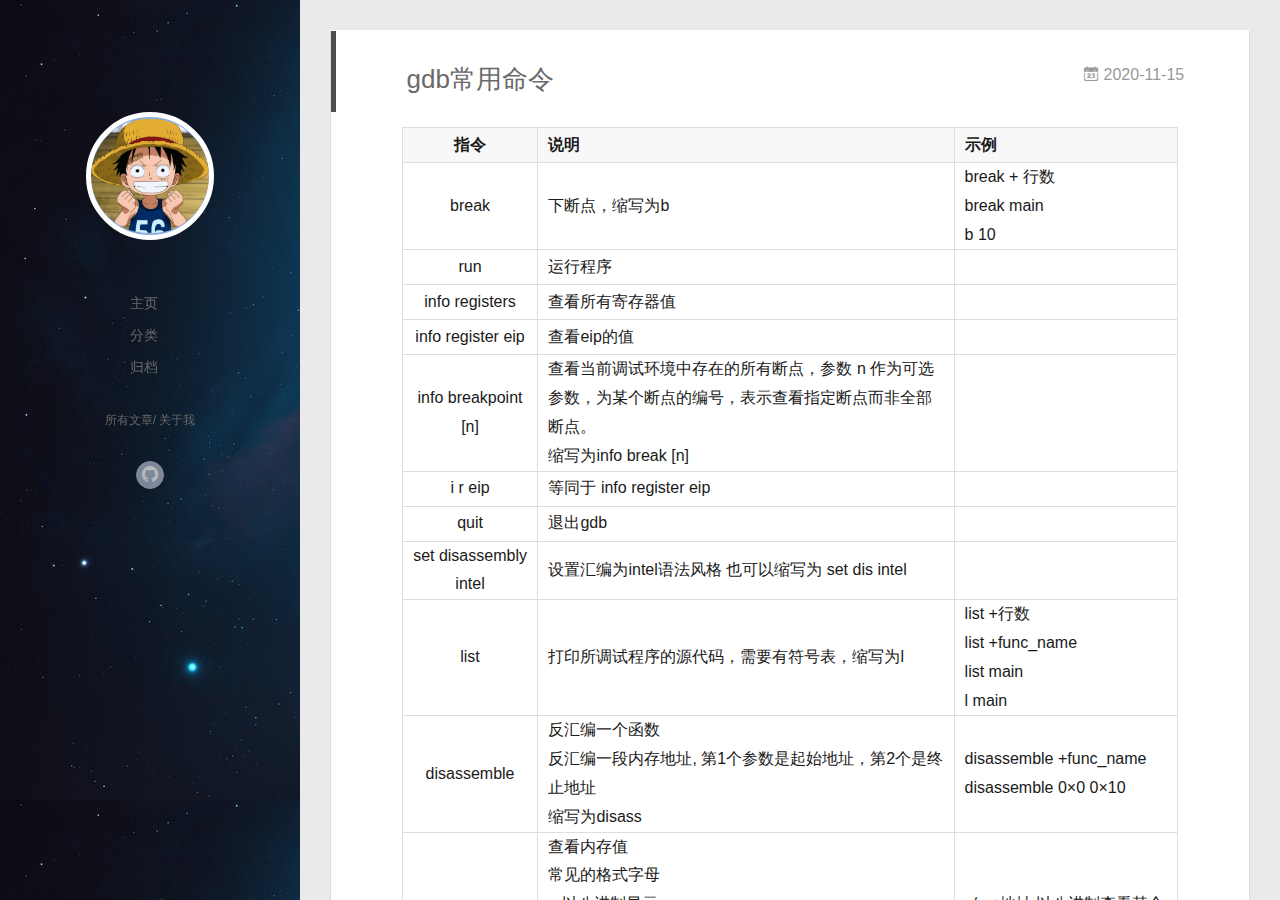
==== commit 336fa861: "Site updated: 2020-11-15 16:40:35" ====
--- a/index.html
+++ b/index.html
@@ -39,7 +39,8 @@
     <canvas id="anm-canvas" class="anm-canvas"></canvas>
     <div class="left-col" q-class="show:isShow">
       
-<div class="overlay" style="background: #4d4d4d"></div>
+<!-- <div class="overlay" style="background: #4d4d4d"></div> -->
+<div class="overlay"></div>
 <div class="intrude-less">
 	<header id="header" class="inner">
 		<a href="/" class="profilepic">
--- a/main.0cf68a.css
+++ b/main.0cf68a.css
@@ -1,52 +1,4114 @@
-.clearfix:after,.clearfix:before{content:"";display:table}.clearfix:after{clear:both}.left-col.show{box-shadow:0 0 6px 0 rgba(0,0,0,.75)}.mid-col,.mid-col.show .article,.tools-col,.tools-col .tools-section .search-tag.tagcloud .article-tag-list,.tools-col .tools-section .search-ul .search-tag span:hover,.tools-col .tools-section .search-ul .search-time span:hover,.tools-col .tools-section .search-ul .search-title:hover,.tools-col .tools-section .search-wrap .icon{transition:all .2s ease-in;-ms-transition:all .2s ease-in}@-webkit-keyframes leftIn{0%,60%,75%,90%,to{-webkit-animation-timing-function:cubic-bezier(.215,.61,.355,1);animation-timing-function:cubic-bezier(.215,.61,.355,1)}0%{-webkit-transform:translateZ(0);transform:translateZ(0)}60%{-webkit-transform:translate3d(358px,0,0);transform:translate3d(358px,0,0)}75%{-webkit-transform:translate3d(323px,0,0);transform:translate3d(323px,0,0)}90%{-webkit-transform:translate3d(338px,0,0);transform:translate3d(338px,0,0)}to{-webkit-transform:translate3d(333px,0,0);transform:translate3d(333px,0,0)}}@keyframes leftIn{0%,60%,75%,90%,to{-webkit-animation-timing-function:cubic-bezier(.215,.61,.355,1);animation-timing-function:cubic-bezier(.215,.61,.355,1)}0%{-webkit-transform:translateZ(0);transform:translateZ(0)}60%{-webkit-transform:translate3d(358px,0,0);transform:translate3d(358px,0,0)}75%{-webkit-transform:translate3d(323px,0,0);transform:translate3d(323px,0,0)}90%{-webkit-transform:translate3d(338px,0,0);transform:translate3d(338px,0,0)}to{-webkit-transform:translate3d(333px,0,0);transform:translate3d(333px,0,0)}}.mid-col.show{-webkit-animation-duration:.8s;animation-duration:.8s;-webkit-animation-fill-mode:both;animation-fill-mode:both;-webkit-animation-name:leftIn;animation-name:leftIn}@-webkit-keyframes leftOut{0%,60%,75%,90%,to{-webkit-animation-timing-function:cubic-bezier(.215,.61,.355,1);animation-timing-function:cubic-bezier(.215,.61,.355,1)}0%{-webkit-transform:translate3d(333px,0,0);transform:translate3d(333px,0,0)}60%{-webkit-transform:translate3d(-25px,0,0);transform:translate3d(-25px,0,0)}75%{-webkit-transform:translate3d(10px,0,0);transform:translate3d(10px,0,0)}90%{-webkit-transform:translate3d(-5px,0,0);transform:translate3d(-5px,0,0)}to{-webkit-transform:translateZ(0);transform:translateZ(0)}}@keyframes leftOut{0%,60%,75%,90%,to{-webkit-animation-timing-function:cubic-bezier(.215,.61,.355,1);animation-timing-function:cubic-bezier(.215,.61,.355,1)}0%{-webkit-transform:translate3d(333px,0,0);transform:translate3d(333px,0,0)}60%{-webkit-transform:translate3d(-25px,0,0);transform:translate3d(-25px,0,0)}75%{-webkit-transform:translate3d(10px,0,0);transform:translate3d(10px,0,0)}90%{-webkit-transform:translate3d(-5px,0,0);transform:translate3d(-5px,0,0)}to{-webkit-transform:translateZ(0);transform:translateZ(0)}}.mid-col.hide{-webkit-animation-duration:.8s;animation-duration:.8s;-webkit-animation-name:leftOut;animation-name:leftOut}@-webkit-keyframes smallLeftIn{0%,60%,75%,90%,to{-webkit-animation-timing-function:cubic-bezier(.215,.61,.355,1);animation-timing-function:cubic-bezier(.215,.61,.355,1)}0%{-webkit-transform:translateZ(0);transform:translateZ(0)}60%{-webkit-transform:translate3d(325px,0,0);transform:translate3d(325px,0,0)}75%{-webkit-transform:translate3d(290px,0,0);transform:translate3d(290px,0,0)}90%{-webkit-transform:translate3d(305px,0,0);transform:translate3d(305px,0,0)}to{-webkit-transform:translate3d(300px,0,0);transform:translate3d(300px,0,0)}}@keyframes smallLeftIn{0%,60%,75%,90%,to{-webkit-animation-timing-function:cubic-bezier(.215,.61,.355,1);animation-timing-function:cubic-bezier(.215,.61,.355,1)}0%{-webkit-transform:translateZ(0);transform:translateZ(0)}60%{-webkit-transform:translate3d(325px,0,0);transform:translate3d(325px,0,0)}75%{-webkit-transform:translate3d(290px,0,0);transform:translate3d(290px,0,0)}90%{-webkit-transform:translate3d(305px,0,0);transform:translate3d(305px,0,0)}to{-webkit-transform:translate3d(300px,0,0);transform:translate3d(300px,0,0)}}.tools-col.show{-webkit-animation-duration:.8s;animation-duration:.8s;-webkit-animation-fill-mode:both;animation-fill-mode:both;-webkit-animation-name:smallLeftIn;animation-name:smallLeftIn}@-webkit-keyframes smallleftOut{0%,60%,75%,90%,to{-webkit-animation-timing-function:cubic-bezier(.215,.61,.355,1);animation-timing-function:cubic-bezier(.215,.61,.355,1)}0%{-webkit-transform:translate3d(333px,0,0);transform:translate3d(333px,0,0)}60%{-webkit-transform:translate3d(-25px,0,0);transform:translate3d(-25px,0,0)}75%{-webkit-transform:translate3d(10px,0,0);transform:translate3d(10px,0,0)}90%{-webkit-transform:translate3d(-5px,0,0);transform:translate3d(-5px,0,0)}to{-webkit-transform:translateZ(0);transform:translateZ(0)}}@keyframes smallleftOut{0%,60%,75%,90%,to{-webkit-animation-timing-function:cubic-bezier(.215,.61,.355,1);animation-timing-function:cubic-bezier(.215,.61,.355,1)}0%{-webkit-transform:translate3d(333px,0,0);transform:translate3d(333px,0,0)}60%{-webkit-transform:translate3d(-25px,0,0);transform:translate3d(-25px,0,0)}75%{-webkit-transform:translate3d(10px,0,0);transform:translate3d(10px,0,0)}90%{-webkit-transform:translate3d(-5px,0,0);transform:translate3d(-5px,0,0)}to{-webkit-transform:translateZ(0);transform:translateZ(0)}}.tools-col.hide{-webkit-animation-duration:.8s;animation-duration:.8s;-webkit-animation-fill-mode:both;animation-fill-mode:both;-webkit-animation-name:smallleftOut;animation-name:smallleftOut}html{-ms-text-size-adjust:100%;-webkit-text-size-adjust:100%;-webkit-tap-highlight-color:transparent;height:100%}body{margin:0;font-size:14px;font-family:Helvetica Neue,Helvetica,STHeiTi,Arial,sans-serif;line-height:1.5;color:#333;background-color:#fff;min-height:100%}article,aside,details,figcaption,figure,footer,header,hgroup,main,menu,nav,section,summary{display:block}audio,canvas,progress,video{display:inline-block}audio:not([controls]){display:none;height:0}progress{vertical-align:baseline}[hidden],template{display:none}a{background:transparent;text-decoration:none;color:#08c}a:active{outline:0}abbr[title]{border-bottom:1px dotted}b,strong{font-weight:700}dfn{font-style:italic}mark{background:#ff0;color:#000}small{font-size:80%}sub,sup{font-size:75%;line-height:0;position:relative;vertical-align:baseline}sup{top:-.5em}sub{bottom:-.25em}img{border:0;vertical-align:middle;max-width:100%}svg:not(:root){overflow:hidden}pre{overflow:auto;white-space:pre;white-space:pre-wrap;word-wrap:break-word}code,kbd,pre,samp{font-family:monospace,monospace;font-size:1em}button,input,optgroup,select,textarea{color:inherit;font:inherit;margin:0;vertical-align:middle}button,input,select{overflow:visible}button,select{text-transform:none}button,html input[type=button],input[type=reset],input[type=submit]{-webkit-appearance:button;cursor:pointer}[disabled]{cursor:default}button::-moz-focus-inner,input::-moz-focus-inner{border:0;padding:0}input{line-height:normal}input[type=checkbox],input[type=radio]{box-sizing:border-box;padding:0}input[type=number]::-webkit-inner-spin-button,input[type=number]::-webkit-outer-spin-button{height:auto}input[type=search]{-webkit-appearance:textfield;box-sizing:border-box}input[type=search]::-webkit-search-cancel-button,input[type=search]::-webkit-search-decoration{-webkit-appearance:none}fieldset{border:1px solid silver;margin:0 2px;padding:.35em .625em .75em}legend{border:0;padding:0}textarea{overflow:auto;resize:vertical;vertical-align:top}optgroup{font-weight:700}button,input,select,textarea{outline:0}input,textarea{-webkit-user-modify:read-write-plaintext-only}input::-ms-clear,input::-ms-reveal{display:none}input::-moz-placeholder,textarea::-moz-placeholder{color:#999}input:-ms-input-placeholder,textarea:-ms-input-placeholder{color:#999}input::-webkit-input-placeholder,textarea::-webkit-input-placeholder{color:#999}.placeholder{color:#999}table{border-collapse:collapse;border-spacing:0}td,th{padding:0}blockquote,figure,form,h1,h2,h3,h4,h5,h6,p{margin:0}dd,dl,li,ol,ul{margin:0;padding:0}ol,ul{list-style:none outside none}h1,h2,h3{line-height:2;font-weight:400}h1{font-size:18px}h2{font-size:16px}h3{font-size:14px}i{font-style:normal}*{box-sizing:border-box}@font-face{font-family:iconfont;src:url(./fonts/iconfont.b322fa.eot);src:url(./fonts/iconfont.b322fa.eot#iefix) format("embedded-opentype"),url(./fonts/iconfont.8c627f.woff) format("woff"),url(./fonts/iconfont.16acc2.ttf) format("truetype"),url(./fonts/iconfont.45d7ee.svg#iconfont) format("svg")}[class*=" icon-"],[class^=icon-]{font-family:iconfont!important;speak:none;font-size:16px;font-style:normal;font-weight:400;font-variant:normal;text-transform:none;line-height:1;-webkit-font-smoothing:antialiased;-moz-osx-font-smoothing:grayscale}.icon-twitter:before{content:"\E600"}.icon-facebook:before{content:"\E601"}.icon-clock:before{content:"\E602"}.icon-mail:before{content:"\E609"}.icon-link:before{content:"\E6AB"}.icon-search:before{content:"\E65B"}.icon-smile:before{content:"\E64A"}.icon-roundrightfill:before{content:"\E65A"}.icon-list:before{content:"\E682"}.icon-book:before{content:"\E6FE"}.icon-home:before{content:"\E6BB"}.icon-share:before{content:"\E618"}.icon-back:before{content:"\E625"}.icon-qq:before{content:"\E62D"}.icon-weibo:before{content:"\E619"}.icon-segmentfault:before{content:"\E603"}.icon-sort:before{content:"\E700"}.icon-jianshu:before{content:"\E613"}.icon-circle-left:before{content:"\E71F"}.icon-circle-right:before{content:"\E720"}.icon-loading:before{content:"\E614"}.icon-acfun:before{content:"\E604"}.icon-close:before{content:"\E60C"}.icon-tumblr:before{content:"\E6B0"}.icon-calendar:before{content:"\E667"}.icon-rss:before{content:"\E877"}.icon-price-tags:before{content:"\E6F9"}.icon-quo-left:before{content:"\E7F5"}.icon-quo-right:before{content:"\E7F6"}.icon-back1:before{content:"\E64E"}.icon-github:before{content:"\E735"}.icon-film:before{content:"\E7B7"}.icon-weixin:before{content:"\E61F"}.icon-qzone:before{content:"\E680"}.icon-category:before{content:"\E605"}.icon-douban:before{content:"\E64C"}.icon-roundleftfill:before{content:"\E799"}.icon-tuding:before{content:"\E651"}.icon-zhihu:before{content:"\E61B"}.icon-linkedin:before{content:"\E6D4"}.icon-google:before{content:"\E635"}.icon-plane:before{content:"\E62F"}.icon-bilibili:before{content:"\E622"}.icon-psn:before{content:"\E6C7"}body,button,input,select,textarea{color:#1a1a1a;font-family:lucida grande,lucida sans unicode,lucida,helvetica,Hiragino Sans GB,Microsoft YaHei,WenQuanYi Micro Hei,sans-serif;font-size:16px;font-size:1rem;line-height:1.75}body{overflow-y:hidden;background:#eaeaea}#container,body,html{height:100%;overflow-x:hidden;overflow-y:auto}#mobile-nav{display:none}#container{position:relative;min-height:100%}#container .anm-canvas{display:none}#container.show .anm-canvas{display:block;position:fixed}.body-wrap{margin-bottom:80px}.mid-col{position:absolute;right:0;min-height:100%;background:#eaeaea;left:300px;width:auto}.mid-col.show{background:none;opacity:.9}.mid-col.show .article{background:hsla(0,0%,100%,.3)}.left-col{background:#fff;width:300px;position:fixed;opacity:1;transition:all .2s ease-in;height:100%;z-index:999}.left-col .overlay{width:100%;height:180px;position:absolute}.left-col .intrude-less{width:76%;text-align:center;margin:112px auto 0}.left-col #header{width:100%;height:300px;position:relative;border-bottom:1px solid color-border}.left-col #header a{color:#696969}.left-col #header a:hover{color:#b0a0aa}.left-col #header .header-subtitle{text-align:center;color:#999;font-size:14px;line-height:25px;overflow:hidden;text-overflow:ellipsis;display:-webkit-box;-webkit-line-clamp:2;-webkit-box-orient:vertical}.left-col #header .header-menu{font-weight:300;line-height:31px;text-transform:uppercase;float:none;min-height:150px;margin-left:-12px;text-align:center;display:-webkit-box;-webkit-box-orient:horizontal;-webkit-box-pack:center;-webkit-box-align:center}.left-col #header .header-menu li{cursor:default}.left-col #header .header-menu li a{font-size:14px;min-width:300px}.left-col #header .header-smart-menu{font-size:12px;margin-bottom:20px}.left-col #header .header-smart-menu a:after{content:"/"}.left-col #header .header-smart-menu a:last-child:after{content:""}.left-col #header .profilepic{display:block;border:5px solid #fff;border-radius:300px;width:128px;height:128px;margin:0 auto;position:relative;overflow:hidden;background:#88acdb;-webkit-transition:all .2s ease-in;display:-webkit-box;-webkit-box-orient:horizontal;-webkit-box-pack:center;-webkit-box-align:center;text-align:center}.left-col #header .profilepic img{border-radius:300px;opacity:1;-webkit-transition:all .2s ease-in}.left-col #header .profilepic img.show{width:100%;height:100%;opacity:1}.left-col #header .header-author{text-align:center;margin:.67em 0;font-family:Roboto,serif;font-size:30px;transition:.3s}::-webkit-scrollbar{width:10px;height:10px}::-webkit-scrollbar-button{width:0;height:0}::-webkit-scrollbar-button:end:decrement,::-webkit-scrollbar-button:start:increment{display:none}::-webkit-scrollbar-corner{display:block}::-webkit-scrollbar-thumb{border-radius:8px;background-color:rgba(0,0,0,.2)}::-webkit-scrollbar-thumb:hover{border-radius:8px;background-color:rgba(0,0,0,.5)}::-webkit-scrollbar-thumb,::-webkit-scrollbar-track{border-right:1px solid transparent;border-left:1px solid transparent}::-webkit-scrollbar-track:hover{background-color:rgba(0,0,0,.15)}::-webkit-scrollbar-button:start{width:10px;height:10px;background:url(./img/scrollbar_arrow.png) no-repeat 0 0}::-webkit-scrollbar-button:start:hover{background:url(./img/scrollbar_arrow.png) no-repeat -15px 0}::-webkit-scrollbar-button:start:active{background:url(./img/scrollbar_arrow.png) no-repeat -30px 0}::-webkit-scrollbar-button:end{width:10px;height:10px;background:url(./img/scrollbar_arrow.png) no-repeat 0 -18px}::-webkit-scrollbar-button:end:hover{background:url(./img/scrollbar_arrow.png) no-repeat -15px -18px}::-webkit-scrollbar-button:end:active{background:url(./img/scrollbar_arrow.png) no-repeat -30px -18px}.article-entry .highlight,.article-entry pre{background:#272822;margin:10px 0;padding:10px;overflow:auto;color:#fff;font-size:.9em;line-height:22.400000000000002px}.article-entry .gist .gist-file .gist-data .line-numbers,.article-entry .highlight .gutter pre,.article-entry .highlight .gutter pre .line{color:#666}.article-entry code,.article-entry pre{font-family:Source Code Pro,Consolas,Monaco,Menlo,monospace}.article-entry code{background:#eee;padding:0 .3em;border:none}.article-entry pre code{background:none;text-shadow:none;padding:0;color:#fff}.article-entry .highlight{border-radius:4px}.article-entry .highlight pre{border:none;margin:0;padding:0}.article-entry .highlight table{margin:0;width:auto}.article-entry .highlight td{border:none;padding:0}.article-entry .highlight figcaption{color:highlight-comment;line-height:1em;margin-bottom:1em}.article-entry .highlight figcaption:after,.article-entry .highlight figcaption:before{content:"";display:table}.article-entry .highlight figcaption:after{clear:both}.article-entry .highlight figcaption a{float:right}.article-entry .highlight .gutter pre{text-align:right;padding-right:20px}.article-entry .highlight .gutter pre .line{text-shadow:none}.article-entry .highlight .line{color:#fff;min-height:19px}.article-entry .gist{margin:0 -20px;border-style:solid;border-color:#ddd;border-width:1px 0;background:#272822;padding:15px 20px 15px 0}.article-entry .gist .gist-file{border:none;font-family:Source Code Pro,Consolas,Monaco,Menlo,monospace;margin:0}.article-entry .gist .gist-file .gist-data{background:none;border:none}.article-entry .gist .gist-file .gist-data .line-numbers{background:none;border:none;padding:0 20px 0 0}.article-entry .gist .gist-file .gist-data .line-data{padding:0!important}.article-entry .gist .gist-file .highlight{margin:0;padding:0;border:none}.article-entry .gist .gist-file .gist-meta{background:#272822;color:highlight-comment;font:.85em Helvetica Neue,Helvetica,Arial,sans-serif;text-shadow:0 0;padding:0;margin-top:1em;margin-left:20px}.article-entry .gist .gist-file .gist-meta a{color:#258fb8;font-weight:400}.article-entry .gist .gist-file .gist-meta a:hover{text-decoration:underline}pre .comment{color:#75715e}pre .class .params,pre .function .keyword,pre .keyword{color:#66d9ef}pre .css .value,pre .doctype,pre .function,pre .params,pre .tag{color:#fff}pre .at_rule,pre .at_rule .keyword,pre .css~* .tag,pre .preprocessor,pre .preprocessor .keyword,pre .title{color:#f92672}pre .attribute,pre .built_in,pre .class,pre .css~* .class,pre .function .title{color:#a6e22e}pre .string,pre .value{color:#e6db74}pre .number{color:#7163d7}pre .css~* .id,pre .id{color:#fd971f}#header .tagcloud a{color:#fff}.tagcloud a{display:inline-block;text-decoration:none;font-weight:400;font-size:10px;color:#fff;height:18px;line-height:18px;float:left;padding:0 5px 0 10px;position:relative;border-radius:0 5px 5px 0;margin:5px 9px 5px 8px;font-family:Menlo,Monaco,Andale Mono,lucida console,Courier New,monospace}.tagcloud a:hover{opacity:.8}.tagcloud a:before{content:" ";width:0;height:0;position:absolute;top:0;left:-18px;border:9px solid transparent}.tagcloud a:after{content:" ";width:4px;height:4px;background-color:#fff;border-radius:4px;box-shadow:0 0 0 1px rgba(0,0,0,.3);position:absolute;top:7px;left:2px}.tagcloud a.color1{background:#ff945c}.tagcloud a.color1:before{border-right-color:#ff945c}.tagcloud a.color2{background:#cc8167}.tagcloud a.color2:before{border-right-color:#cc8167}.tagcloud a.color3{background:#ba8f6c}.tagcloud a.color3:before{border-right-color:#ba8f6c}.tagcloud a.color4{background:#94635c}.tagcloud a.color4:before{border-right-color:#94635c}.tagcloud a.color5{background:#7b5d5f}.tagcloud a.color5:before{border-right-color:#7b5d5f}.article-tag-list .article-tag-list-item{float:left}.article-pop-out .icon-tuding{color:#999;float:left;margin-right:10px;margin-top:6px}.article-category,.article-category .article-tag-list,.article-tag,.article-tag .article-tag-list{float:left}.article-category .icon,.article-tag .icon{color:#999;float:left;margin-right:10px;margin-top:6px}.article-pop-out{float:left}.archive-article-date{color:#999;margin-right:7.6923%;float:right}.archive-article-date .icon{margin:5px 5px 5px 0}.glass{background-color:rgba(54,70,93,.9);z-index:998;transition:opacity .15s;width:100%;height:100%;display:none}.glass,.tagcloud-ctn{left:0;opacity:1;bottom:0;position:fixed;right:0;top:0}.tagcloud-ctn{z-index:90120;background-size:100% 100%}.tagcloud-ctn .tagcloud-global{position:fixed;top:50%;left:50%;margin-top:-115px;margin-left:-315px;width:630px}.tagcloud-ctn .tagcloud-global a{width:80px;height:80px;border-radius:50%;background:#f2992e;color:#fff;display:block;float:left;line-height:80px;text-align:center}.tagcloud-ctn .tagcloud-global .tab-post-types .tab-post-type:first-child .post-type-icon{background:#f2992e}.tagcloud-ctn .tagcloud-global .tab-post-types .tab-post-type:nth-child(2) .post-type-icon{background:#56bc8a}.tagcloud-ctn .tagcloud-global .tab-post-types .tab-post-type:nth-child(3) .post-type-icon{background:#4aa8d8}.tagcloud-ctn .tagcloud-global .tab-post-types .tab-post-type:nth-child(4) .post-type-icon{background:#a77dc2}.tagcloud-ctn .tagcloud-global .tab-post-types .tab-post-type:nth-child(5) .post-type-icon{background:#dd765d}#header .header-nav{width:100%;position:absolute;transition:-webkit-transform .3s ease-in;transition:transform .3s ease-in;transition:transform .3s ease-in,-webkit-transform .3s ease-in}#header .header-nav .social{margin-top:10px;text-align:center;display:-webkit-box;display:-ms-flexbox;display:flex;-ms-flex-wrap:wrap;flex-wrap:wrap;-webkit-box-pack:center;-ms-flex-pack:center;justify-content:center}#header .header-nav .social a{border-radius:50%;display:-moz-inline-stack;display:inline-block;vertical-align:middle;*vertical-align:auto;zoom:1;*display:inline;margin:0 8px 15px;transition:.3s;text-align:center;color:#fff;opacity:.7;width:28px;height:28px;line-height:26px}#header .header-nav .social a:hover{opacity:1}#header .header-nav .social a.weibo{background:#aaf;border:1px solid #aaf}#header .header-nav .social a.weibo:hover{border:1px solid #aaf}#header .header-nav .social a.segmentfault{background:#009a61;border:1px solid #009a61}#header .header-nav .social a.segmentfault:hover{border:1px solid #009a61}#header .header-nav .social a.rss{background:#ef7522;border:1px solid #ef7522}#header .header-nav .social a.rss:hover{border:1px solid #cf5d0f}#header .header-nav .social a.github{background:#afb6ca;border:1px solid #afb6ca}#header .header-nav .social a.github:hover{border:1px solid #909ab6}#header .header-nav .social a.facebook{background:#3b5998;border:1px solid #3b5998}#header .header-nav .social a.facebook:hover{border:1px solid #2d4373}#header .header-nav .social a.google{background:#c83d20;border:1px solid #c83d20}#header .header-nav .social a.google:hover{border:1px solid #9c3019}#header .header-nav .social a.twitter{background:#55cff8;border:1px solid #55cff8}#header .header-nav .social a.twitter:hover{border:1px solid #24c1f6}#header .header-nav .social a.linkedin{background:#005a87;border:1px solid #005a87}#header .header-nav .social a.linkedin:hover{border:1px solid #006b98}#header .header-nav .social a.acfun{background:#fd4c5d;border:1px solid #fd4c5d}#header .header-nav .social a.acfun:hover{border:1px solid #fd4c5d}#header .header-nav .social a.bilibili{background:#e15280;border:1px solid #e15280}#header .header-nav .social a.bilibili:hover{border:1px solid #e15280}#header .header-nav .social a.zhihu{background:#0078d8;border:1px solid #0078d8}#header .header-nav .social a.zhihu:hover{border:1px solid #0078d8}#header .header-nav .social a.douban{background:#06c611;border:1px solid #06c611}#header .header-nav .social a.douban:hover{border:1px solid #06c611}#header .header-nav .social a.mail{background:#005a87;border:1px solid #005a87}#header .header-nav .social a.mail:hover{border:1px solid #006b98}#header .header-nav .social a.jianshu{background:#ff5722;border:1px solid #ff5722}#header .header-nav .social a.jianshu:hover{border:1px solid #ff5722}#header .header-nav .social a.weixin{background:#4caf50;border:1px solid #4caf50}#header .header-nav .social a.weixin:hover{border:1px solid #4caf50}#header .header-nav .social a.qq{background:#34baad;border:1px solid #34baad}#header .header-nav .social a.qq:hover{border:1px solid #34baad}#header .header-nav .social a.psn{background:#086ef6;border:1px solid #086ef6}#header .header-nav .social a.psn:hover{border:1px solid #086ef6}#page-nav{text-align:center;margin-top:30px}#page-nav .page-number{width:20px;height:25px;background:#4d4d4d;display:inline-block;color:#fff;line-height:25px;font-size:12px;margin:0 5px 30px;border-radius:2px}#page-nav .page-number:hover{background:#5e5e5e}#page-nav .current{background:#88acdb;cursor:default}#page-nav .current:hover{background:#88acdb}#page-nav .extend{color:#4d4d4d;margin:0 27px;opacity:1}#page-nav .extend:hover{color:#5e5e5e}#page-nav:hover .extend{opacity:1}.archives-wrap{position:relative;margin:0 30px;padding-right:60px;border-bottom:1px solid #eee;background:#fff}.archives-wrap:first-child{margin-top:30px}.archives-wrap:last-child{margin-bottom:80px}.archives-wrap .archive-year-wrap{line-height:35px;width:200px;position:absolute;padding-top:15px;font-size:1.8em;z-index:1}.archives-wrap .archive-year-wrap a{color:#666;font-weight:700;padding-left:48px}.archives{position:relative}.archives .article-info{border:none}.archives .archive-article{margin-left:200px;padding:20px 0;border-bottom:1px solid #eee;border-top:1px solid #fff;position:relative}.archives .archive-article:first-child{border-top:none}.archives .archive-article:last-child{border-bottom:none}.archives .archive-article-title{font-size:16px;color:#333;transition:color .3s}.archives .archive-article-title:hover{color:#657b83}.archives .archive-article-title span{display:block;color:#a8a8a8;font-size:12px;line-height:14px;height:7px;padding-left:2px}.archives .archive-article-title span:before{display:inline-block;content:"\201C";font-family:serif;font-size:30px;float:left;margin:4px 4px 0 -12px;color:#c8c8c8}.archive-article-inner .icon-clock{margin-right:5px}.archive-article-inner .archive-article-header{position:relative;min-height:36px}.archive-article-inner .article-meta{position:relative;float:right;margin-top:-10px;color:#555;background:none;text-align:right;width:auto}.archive-article-inner .article-meta .article-date time{color:#aaa}.archive-article-inner .article-meta .archive-article-date,.archive-article-inner .article-meta .article-tag-list{margin-right:30px;display:-moz-inline-stack;display:inline-block;vertical-align:middle;zoom:1;color:#666;font-size:14px}.archive-article-inner .article-meta .archive-article-date{cursor:default;font-size:12px;margin-bottom:5px;margin-top:-10px;margin-right:0}.archive-article-inner .article-meta .article-category:before{float:left;margin-top:1px;left:15px}.archive-article-inner .article-meta .article-category .article-category-link{width:auto;max-width:83px;padding-left:10px}.archive-article-inner .article-meta .article-tag-list{margin-top:0}.archive-article-inner .article-meta .article-tag-list:before{left:15px}.archive-article-inner .article-meta .article-tag-list .article-tag-list-item{display:inline-block;width:auto;max-width:83px;padding-left:8px;font-size:12px}.tools-col{width:300px;height:100%;position:fixed;left:0;top:0;z-index:0;padding:0;opacity:0;-webkit-overflow-scrolling:touch;overflow-scrolling:touch}.tools-col.show{opacity:1}.tools-col.hide{z-index:0}.tools-col .tools-nav{display:none}.tools-col .tools-section,.tools-col .tools-wrap{height:100%;color:#e5e5e5;width:360px;overflow:hidden;overflow-y:auto}.tools-col .tools-section ::-webkit-scrollbar,.tools-col .tools-wrap ::-webkit-scrollbar{display:none}.tools-col .tools-section .search-wrap{width:310px;margin:20px 20px 10px;position:relative}.tools-col .tools-section .search-wrap .search-ipt{width:310px;color:#fff;background:none;border:none;border-bottom:2px solid #fff;font-family:Roboto,serif}.tools-col .tools-section .search-wrap .icon{position:absolute;right:0;top:7px;color:#fff;cursor:pointer}.tools-col .tools-section .search-wrap .icon:hover{-webkit-transform:scale(1.2);transform:scale(1.2)}.tools-col .tools-section .search-wrap ::-webkit-input-placeholder{color:#ededed}.tools-col .tools-section .search-tag.tagcloud{text-align:center;position:relative}.tools-col .tools-section .search-tag.tagcloud .search-tag-wording{font-size:12px;float:right;margin:4px 75px 0 0}.tools-col .tools-section .search-tag.tagcloud .search-switch{width:40px;height:25px;display:block}.tools-col .tools-section .search-tag.tagcloud .search-switch input{width:40px;height:14px;position:absolute;top:0;right:30px;z-index:2;border:0;background:0 0;-webkit-appearance:none;outline:0}.tools-col .tools-section .search-tag.tagcloud .search-switch input:before{content:"";width:40px;height:14px;border:1px solid #bdcabc;background-color:#fdfdfd;border-radius:20px;cursor:pointer;display:inline-block;position:relative;vertical-align:middle;box-sizing:content-box;box-shadow:inset 0 0 0 0 #dfdfdf;transition:border .4s,box-shadow .4s;background-clip:content-box}.tools-col .tools-section .search-tag.tagcloud .search-switch input:checked:before{border-color:#64bd63;box-shadow:inset 0 0 0 .16rem #64bd63;background-color:#64bd63;transition:border .4s,box-shadow .4s,background-color 1.2s}.tools-col .tools-section .search-tag.tagcloud .search-switch input:checked:after{left:27px;background:#fff}.tools-col .tools-section .search-tag.tagcloud .search-switch input:after{content:"";width:14px;height:14px;position:absolute;top:16px;left:2px;-webkit-transform:translateY(-50%);border-radius:100%;background-color:#91c0f1;box-shadow:0 1px 1px rgba(0,0,0,.4);transition:left .2s;cursor:pointer}.tools-col .tools-section .search-tag.tagcloud .article-tag-list{display:none;margin:15px 10px 0;padding:10px;background:hsla(0,0%,100%,.2)}.tools-col .tools-section .search-tag.tagcloud .article-tag-list.show{display:block}.tools-col .tools-section .search-tag.tagcloud .a{float:none}.tools-col .tools-section .search-ul{margin-top:10px;color:rgba(77,77,77,.75);-webkit-overflow-scrolling:touch;overflow-scrolling:touch;overflow-y:auto}.tools-col .tools-section .search-ul .search-li{padding:10px 20px;border-bottom:1px dotted #dcdcdc}.tools-col .tools-section .search-ul .search-li:hover{background:hsla(0,0%,100%,.2)}.tools-col .tools-section .search-ul .search-title{overflow:hidden;white-space:nowrap;text-overflow:ellipsis;display:block;color:#fffff8;text-shadow:1px 1px rgba(77,77,77,.25)}.tools-col .tools-section .search-ul .search-title .icon{margin-right:10px;color:#fffdd8}.tools-col .tools-section .search-ul .search-title:hover{color:#fff}.tools-col .tools-section .search-ul .search-tag,.tools-col .tools-section .search-ul .search-time{font-size:12px;color:#fffdd8;margin-right:10px}.tools-col .tools-section .search-ul .search-tag .icon,.tools-col .tools-section .search-ul .search-time .icon{margin-right:0}.tools-col .tools-section .search-ul .search-tag span,.tools-col .tools-section .search-ul .search-time span{cursor:pointer}.tools-col .tools-section .search-ul .search-tag span:hover,.tools-col .tools-section .search-ul .search-time span:hover{color:#fff}.tools-col .tools-section .search-ul .search-time{float:left}.tools-col .tools-section .search-ul .search-tag span{margin-right:5px}.tools-col .tools-section-friends{padding-top:30px}.tools-col .aboutme-wrap{display:-webkit-box;display:-ms-flexbox;display:flex;-webkit-box-align:center;-ms-flex-align:center;align-items:center;-webkit-box-pack:center;-ms-flex-pack:center;justify-content:center;width:100%;height:100%;color:#fffdd8;text-shadow:1px 1px rgba(77,77,77,.45)}.body-wrap>article{position:relative}@-webkit-keyframes cd-bounce-1{0%{opacity:0;-webkit-transform:scale(1)}60%{opacity:1;-webkit-transform:scale(1.01)}to{-webkit-transform:scale(1)}}@keyframes cd-bounce-1{0%{opacity:0;-webkit-transform:scale(1);transform:scale(1)}60%{opacity:1;-webkit-transform:scale(1.01);transform:scale(1.01)}to{-webkit-transform:scale(1);transform:scale(1)}}.article{margin:30px;position:relative;border:1px solid #ddd;border-top:1px solid #fff;border-bottom:1px solid #fff;background:#fff;transition:all .2s ease-in}.article img{max-width:100%}.article-inner h1.article-title,.article-title{color:#696969;margin-left:0;font-weight:300;line-height:35px;margin-bottom:20px;font-size:26px;transition:color .3s}.article-header{border-left:5px solid #4d4d4d;padding:30px 0 15px 25px;padding-left:7.6923%}.article-meta{width:150px;font-size:14;text-align:right;position:absolute;right:0;top:23px;text-align:center;z-index:1}.article-meta time{color:#aaa}.article-meta time .icon-clock{margin-right:8px;font-size:16px}.article-more-link{margin-top:0;text-align:left;float:right}.article-more-link a{background:#4d4d4d;color:#fff;font-size:12px;padding:5px 8px;line-height:16px;border-radius:2px;transition:background .3s}.article-more-link a:hover{background:#3c3c3c}.article-more-link a.hidden{visibility:hidden}.article-info.info-on-right{margin:10px 0 0;float:right}.article-info-index.article-info{padding-top:20px;margin:30px 7.6923% 0;min-height:72px;border-top:1px solid #ddd}.article-info-post.article-info{padding:0;border:none;margin:-30px 0 20px 7.6923%}.article-inner p{margin:0 0 1.75em}.article-inner{border-color:#d1d1d1}.article-inner h1{font-size:28px;font-size:1.75rem;line-height:1.25;margin-top:2em;margin-bottom:1em}.article-inner h2{font-size:23px;font-size:1.4375rem;line-height:1.2173913043;margin-top:2.4347826087em;margin-bottom:1.2173913043em}.article-inner h3{font-size:19px;font-size:1.1875rem;line-height:1.1052631579;margin-top:2.9473684211em;margin-bottom:1.4736842105em}.article-inner h4,.article-inner h5,.article-inner h6{font-size:16px;font-size:1rem;line-height:1.3125;margin-top:3.5em;margin-bottom:1.75em}.article-inner h4{letter-spacing:.140625em;text-transform:uppercase}.article-inner h6{font-style:italic}.article-inner h1,.article-inner h2,.article-inner h3,.article-inner h4,.article-inner h5,.article-inner h6{font-weight:900}.article-inner h1:first-child,.article-inner h2:first-child,.article-inner h3:first-child,.article-inner h4:first-child,.article-inner h5:first-child,.article-inner h6:first-child{margin-top:0}.article-inner h1:first-child{margin-bottom:10px;display:inline}.article-entry{line-height:1.8em;padding-right:7.6923%;padding-left:7.6923%}.article-entry p{margin-top:10px}.article-entry li code,.article-entry p code{padding:1px 3px;margin:0 3px;background:#ddd;border:1px solid #ccc;font-family:Menlo,Monaco,Andale Mono,lucida console,Courier New,monospace;word-wrap:break-word;font-size:14px}.article-entry blockquote{background:#ddd;border-left:5px solid #ccc;padding:15px 20px;margin-top:10px;border-left:5px solid #657b83;background:#f6f6f6}.article-entry blockquote p{margin-top:0;margin-bottom:0}.article-entry em{font-style:italic}.article-entry ul li:before{content:"";width:6px;height:6px;border:1px solid #999;border-radius:10px;background:#aaa;display:inline-block;margin-right:10px;float:left;margin-top:10px}.article-entry ol{counter-reset:item}.article-entry ol li:before{counter-increment:item;content:counter(item) ".";margin-right:10px}.article-entry ol,.article-entry ul{font-size:14px;margin:10px 0}.article-entry li ol,.article-entry li ul{margin-left:30px}.article-entry li ol li:before,.article-entry li ul li:before{content:"";background:#dedede}.article-entry h1{margin-top:30px}.article-entry h2,.article-entry h3,.article-entry h4,.article-entry h5,.article-entry h6{margin-top:20px;font-weight:700;color:#574c4c;padding-bottom:5px;border-bottom:1px solid #ddd}.article-entry video{max-width:100%}.article-entry strong{font-weight:700}.article-entry .caption{display:block;font-size:.8em;color:#aaa}.article-entry hr{height:0;margin-top:20px;margin-bottom:20px;border-left:0;border-right:0;border-top:1px solid #ddd;border-bottom:1px solid #fff}.article-entry pre{line-height:1.5;margin-top:10px;padding:5px 15px;overflow-x:auto;color:#657b83;border:1px solid #ccc;text-shadow:0 1px #444;font-family:Menlo,Monaco,Andale Mono,lucida console,Courier New,monospace}.article-entry pre code{font-size:14px}.article-entry table{width:100%;border:1px solid #dedede;margin:15px 0;border-collapse:collapse}.article-entry table td,.article-entry table tr{height:35px}.article-entry table thead tr{background:#f8f8f8}.article-entry table tbody tr:hover{background:#efefef}.article-entry table td,.article-entry table th{border:1px solid #dedede;padding:0 10px}.article-entry figure table{border:none;width:auto;margin:0}.article-entry figure table tbody tr:hover{background:none}#article-nav{margin:0 0 20px;padding:0 32px 10px;min-height:30px}#article-nav .article-nav-link-wrap{font-size:14px}#article-nav .article-nav-link-wrap .article-nav-title{display:inline-block;font-size:16px;transition:color .3s}#article-nav .article-nav-link-wrap:hover .article-nav-title,#article-nav .article-nav-link-wrap:hover i{color:#4d4d4d}#article-nav #article-nav-older{float:right}#disqus_thread,#gitment-ctn,#SOHUCS,.cloud-tie-wrapper,.duoshuo{padding:0 30px!important;min-height:20px}#SOHUCS #SOHU_MAIN .module-cmt-list .block-cont-gw{border-bottom:1px dashed #c8c8c8!important}.share-wrap{min-height:20px}.share-btn{float:right;position:relative}.share-icons{display:-webkit-box;display:-ms-flexbox;display:flex;-webkit-box-pack:center;-ms-flex-pack:center;justify-content:center;-webkit-box-align:center;-ms-flex-align:center;align-items:center;-ms-flex-wrap:wrap;flex-wrap:wrap}.share-icons a{border:1px solid #fff;border-radius:50%;display:-moz-inline-stack;display:inline-block;vertical-align:middle;zoom:1;margin:10px;transition:.3s;text-align:center;color:#fff;opacity:.7;width:28px;height:28px;line-height:26px;text-shadow:1px 1px 1px #509eb7}.share-icons a:active{color:#fff}.share-icons a:hover{-webkit-transform:scale(1.2);transform:scale(1.2)}.share-icons a.share-outer{border:none;color:#fff;background:#4d4d4d;text-shadow:none}.page-modal{position:fixed;top:24%;left:50%;z-index:1001;padding:20px;text-align:center;color:#727272;background:#fff;border-radius:4px;box-shadow:0 2px 5px 0 rgba(0,0,0,.16),0 2px 10px 0 rgba(0,0,0,.12);opacity:0;-webkit-transform:translate(-50%,-200%);transform:translate(-50%,-200%)}.page-modal p{margin-bottom:10px}.page-modal.ready{visibility:hidden;display:block;-webkit-transform:translate(-50%,-100%);transform:translate(-50%,-100%);transition:.3s}.page-modal.in{visibility:visible;opacity:1;-webkit-transform:translate(-50%);transform:translate(-50%)}.page-modal .close{position:absolute;right:15px;top:15px;color:rgba(0,0,0,.2);font-size:16px;line-height:20px}.page-modal .close:active,.page-modal .close:hover{color:rgba(0,0,0,.4)}.mask{visibility:hidden;position:fixed;top:0;left:0;bottom:0;z-index:1000;width:100%;height:100%;background:#000;opacity:0;filter:alpha(opacity=0);pointer-events:none;transition:.3s ease-in-out}.mask.in{visibility:visible;pointer-events:auto;opacity:.3}.page-reward{margin:60px 0;text-align:center}.page-reward .page-reward-btn{position:relative;display:inline-block;width:56px;height:56px;line-height:56px;font-size:20px;color:#fff;background:#f44336;border-radius:50%;box-shadow:0 2px 5px 0 rgba(0,0,0,.16),0 2px 10px 0 rgba(0,0,0,.12);transition:.4s ease-in-out}.page-reward .page-reward-btn:active,.page-reward .page-reward-btn:hover{box-shadow:0 6px 12px rgba(0,0,0,.2),0 4px 15px rgba(0,0,0,.2)}.page-reward .page-reward-btn .tooltip-item{display:block;width:56px;height:56px}.page-reward .reward-box{display:-webkit-box;display:-ms-flexbox;display:flex;-ms-flex-pack:distribute;justify-content:space-around}.page-reward .reward-p{color:#fff;font-weight:700;text-shadow:1px 1px 1px #45b9e0}.page-reward .reward-p .icon{margin:0 10px;color:#ddd}.page-reward .reward-type{font-size:16px;display:block;color:#4d4d4d;margin:20px 0 0}.page-reward .reward-img{width:130px;height:130px;border:6px solid #fff;border-radius:3px}.wrap-side-operation{position:fixed;right:40px;bottom:50px;z-index:999;font-size:14px}.wrap-side-operation .icon-plane{color:#fff;text-shadow:1px 1px 1px #509eb7;opacity:.7;font-size:52px;line-height:40px;width:40px;text-align:center;display:block}.mod-side-operation{width:40px;text-align:center}.jump-container:hover .icon-back{background:rgba(36,193,246,.9)}.jump-container,.toc-container{position:relative;cursor:pointer;width:40px;height:40px;opacity:.8}.jump-plan-container{position:absolute;top:-11px;left:-4px;width:50px;height:61px;overflow:hidden}.jump-plan-container .jump-plane{display:block;position:absolute;width:42px;height:66px;-webkit-transform:translateY(68px);transform:translateY(68px);left:-2px}.mod-side-operation__jump-to-top .icon-back{transition:.3s;color:#fff;background:#ccc;-webkit-transform:rotate(90deg);transform:rotate(90deg);font-size:32px;line-height:40px;width:40px;text-align:center;display:block}.mod-side-operation__jump-to-top .icon-back:hover{background:#24c1f6;color:#24c1f6}.toc-container.tooltip-left{background:#ccc;margin-top:10px;transition:.3s}.toc-container.tooltip-left:hover{background:rgba(36,193,246,.9)}.toc-container.tooltip-left .icon-font{font-size:22px;line-height:40px;color:#fff}.toc-container.tooltip-left .tooltip{width:40px;height:40px;top:0;left:0}.toc-container.tooltip-left .tooltip-east .tooltip-content{min-height:100px;text-align:left;padding:5px 0 5px 20px;right:4.7em;min-width:200px;width:auto;font-size:14px;text-shadow:1px 1px 1px #398199;bottom:-10px;-webkit-transform-origin:100% 100%;transform-origin:100% 100%;-webkit-transform:translate3d(0,-10px,0) rotate3d(1,1,1,-30deg);transform:translate3d(0,-10px,0) rotate3d(1,1,1,-30deg)}.toc-container.tooltip-left .tooltip-east .tooltip-content a{color:#fff}.toc-container.tooltip-left .tooltip-east .tooltip-content:after{top:auto;bottom:23px}.toc-container.tooltip-left .tooltip-east .tooltip-content .toc-article{max-height:500px;overflow-x:hidden;overflow-y:auto}.toc-container.tooltip-left .tooltip-east .tooltip-content .toc-article li ol,.toc-container.tooltip-left .tooltip-east .tooltip-content .toc-article li ul{margin-left:30px}.toc-container.tooltip-left .tooltip-east .tooltip-content .toc-article li{white-space:nowrap}.toc-container.tooltip-left .tooltip:hover .tooltip-content{bottom:-10px;-webkit-transform:translate(0);transform:translate(0)}.tooltip-left .tooltip{position:absolute;z-index:999;cursor:pointer;width:28px;height:28px;top:-10px;right:10px}.tooltip-left .tooltip:hover a.share-outer{background:#24c1f6}@-webkit-keyframes pulse{0%{-webkit-transform:scale3d(.5,.5,1)}to{-webkit-transform:scaleX(1)}}@keyframes pulse{0%{-webkit-transform:scale3d(.5,.5,1);transform:scale3d(.5,.5,1)}to{-webkit-transform:scaleX(1);transform:scaleX(1)}}.tooltip-left .tooltip-content{position:absolute;background:rgba(36,193,246,.9);z-index:9999;width:200px;bottom:50%;margin-bottom:-10px;border-radius:20px;font-size:1.1em;text-align:center;color:#fff;opacity:0;cursor:default;pointer-events:none;-webkit-font-smoothing:antialiased;transition:opacity .3s,-webkit-transform .3s;transition:opacity .3s,transform .3s;transition:opacity .3s,transform .3s,-webkit-transform .3s}.tooltip-left .tooltip-west .tooltip-content{left:3.5em;-webkit-transform-origin:-2em 50%;transform-origin:-2em 50%;-webkit-transform:translate3d(0,50%,0) rotate3d(1,1,1,30deg);transform:translate3d(0,50%,0) rotate3d(1,1,1,30deg)}.tooltip-left .tooltip-east .tooltip-content{right:3.5em;-webkit-transform-origin:calc(100% + 2em) 50%;transform-origin:calc(100% + 2em) 50%;-webkit-transform:translate3d(0,50%,0) rotate3d(1,1,1,-30deg);transform:translate3d(0,50%,0) rotate3d(1,1,1,-30deg)}.tooltip-left .tooltip:hover .tooltip-content{opacity:1;-webkit-transform:translate3d(0,50%,0) rotate3d(0,0,0,0);transform:translate3d(0,50%,0) rotate3d(0,0,0,0);pointer-events:auto}.tooltip-left .tooltip-content:after,.tooltip-left .tooltip-content:before{content:"";position:absolute}.tooltip-left .tooltip-content:before{height:100%;width:3em}.tooltip-left .tooltip-content:after{width:2em;height:2em;top:50%;margin:-1em 0 0;background:url(./fonts/tooltip.4004ff.svg) no-repeat 50%;background-size:100%}.tooltip-left .tooltip-west .tooltip-content:after,.tooltip-left .tooltip-west .tooltip-content:before{right:99%}.tooltip-left .tooltip-east .tooltip-content:after,.tooltip-left .tooltip-east .tooltip-content:before{left:99%}.tooltip-left .tooltip-east .tooltip-content:after{-webkit-transform:scaleX(-1);transform:scaleX(-1)}.tooltip-top .tooltip{display:inline;position:relative;z-index:999}.tooltip-top .tooltip:after{content:"";position:absolute;width:100%;height:20px;bottom:100%;left:50%;pointer-events:none;-webkit-transform:translateX(-50%);transform:translateX(-50%)}.tooltip-top .tooltip:hover:after{pointer-events:auto}.tooltip-top .tooltip-content{position:absolute;z-index:9999;width:370px;left:50%;bottom:100%;font-size:20px;line-height:1.4;text-align:center;font-weight:400;color:#4d4d4d;background:transparent;opacity:0;margin:0 0 -10px -185px;cursor:default;pointer-events:none;font-family:Satisfy,cursive;-webkit-font-smoothing:antialiased;transition:opacity .3s .3s;padding-bottom:80px}.tooltip-top .tooltip:hover .tooltip-content{opacity:1;pointer-events:auto;transition-delay:0s}.tooltip-top .tooltip-content span{display:block}.tooltip-top .tooltip-text{border-bottom:10px solid #4d4d4d;overflow:hidden;-webkit-transform:scaleX(0);transform:scaleX(0);transition:-webkit-transform .3s .3s;transition:transform .3s .3s;transition:transform .3s .3s,-webkit-transform .3s .3s}.tooltip-top .tooltip:hover .tooltip-text{transition-delay:0s;-webkit-transform:scaleX(1);transform:scaleX(1)}.tooltip-top .tooltip-inner{background:rgba(36,193,246,.9);padding:40px;-webkit-transform:translate3d(0,100%,0);transform:translate3d(0,100%,0);webkit-transition:-webkit-transform .3s;transition:-webkit-transform .3s;transition:transform .3s;transition:transform .3s,-webkit-transform .3s}.tooltip-top .tooltip:hover .tooltip-inner{transition-delay:.3s;-webkit-transform:translateZ(0);transform:translateZ(0)}.tooltip-top .tooltip-content:after{content:"";left:50%;border:solid transparent;height:0;width:0;position:absolute;pointer-events:none;border-color:transparent;border-top-color:#4d4d4d;border-width:10px;margin-left:-10px}#footer{font-size:12px;font-family:Menlo,Monaco,Andale Mono,lucida console,Courier New,monospace;text-shadow:0 1px #fff;position:absolute;bottom:30px;opacity:.6;width:100%;text-align:center}#footer .outer{padding:0 30px}.footer-left{float:left}.footer-right{float:right}@media screen and (max-width:800px){#container,body,html{height:auto;overflow-x:hidden;overflow-y:auto}#mobile-nav{display:block}.body-wrap{margin-bottom:0}.left-col{display:none}.mid-col{left:0}#header .header-nav,.mid-col{position:relative}.wrap-side-operation{display:none}.cloud-tie-wrapper{padding:0;min-height:20px}.tools-col{left:-300px;width:300px}.tools-col .tools-wrap{padding-top:48px}.tools-col .tools-section,.tools-col .tools-wrap{width:300px}.tools-col .tools-section .search-wrap,.tools-col .tools-wrap .search-wrap{width:280px}.tools-col .tools-section .search-tag.tagcloud,.tools-col .tools-wrap .search-tag.tagcloud{margin-right:-30px}.tools-col .tools-section .search-ul .search-li,.tools-col .tools-wrap .search-ul .search-li{padding:5px 20px}.tools-col.show .header-menu.tools-nav{display:block}#container .header-author.fixed{position:fixed;top:-29px;width:100%;color:#ddd}.mobile-mask{width:100%;height:100%;position:fixed;top:0;left:0;background:rgba(0,0,0,.85);z-index:999}.btnctn{position:fixed;width:50px;height:50px;top:-5px;z-index:4}.btnctn .slider-trigger{position:absolute;z-index:101;width:42px;height:42px;text-align:center;line-height:50px}.btnctn .slider-trigger.back{top:0;left:0}.btnctn .slider-trigger.list{bottom:0;left:0}.btnctn .slider-trigger:hover{background:#444}.btnctn .slider-trigger .icon{font-size:24px;color:#fff}.article-header{border-left:none;padding:0;border-bottom:1px dotted #ddd}.article-header h1{margin-bottom:10px}.article-header .archive-article-date{float:none}.header-subtitle .icon{margin:0 10px;color:#d0d0d0}.article-info-index.article-info{min-height:40px;padding-top:10px;margin:0;border-top:1px solid #ddd}.article-info-post.article-info{margin:0;padding-top:10px;border:none}#viewer-box .viewer-box-l{font-size:14px}.article-nav-link-wrap{margin:5px 0;display:block;clear:both}.article-nav-link-wrap .icon-circle-right{float:left;margin:6px 4px 0 0}.article{padding:10px;margin:10px 0;border:0;font-size:16px;color:#555}.article .article-more-link{margin:0}.article .article-entry{padding:10px 0 30px}.article .article-inner h1.article-title,.article .article-title{font-size:18px;font-weight:300;display:block;margin:0}.article .article-meta{width:auto;height:30px;margin-top:-5px;position:ralative}.article .article-meta .article-date{font-size:12px;border-radius:0;color:#666;background:none;height:auto;padding:0;margin:0;width:100%;text-align:left;margin-left:10px}.article .article-meta .article-date time{width:auto;float:right;margin-right:10px}.article .article-meta .article-tag-list{margin-top:7px;position:absolute;right:10px;top:0}.article .article-meta .article-tag-list:before{float:left;margin-top:1px;left:0}.article .article-meta .article-tag-list .article-tag-list-item{float:left;padding-left:0;width:auto;max-width:83px}.article .article-meta .article-category{margin-top:7px;position:absolute;right:10px;top:-30px}.article .article-meta .article-category:before{float:left;margin-top:1px;left:15px}.article .article-meta .article-category .article-category-link{max-width:83px;width:auto;padding-left:10px}.article #article-nav-older{float:none;display:block}.share{padding:3px 10px}#disqus_thread,.duoshuo{padding:0 13px}#article-nav{margin:0;padding:5px 10px 10px}#article-nav #article-nav-older{float:none}#article-nav .article-nav-link-wrap .article-nav-title{font-size:16px}#page-nav .extend{opacity:1}.instagram .open-ins{left:2px;top:-30px;color:#aaa}.info-on-right{float:none}.archives-wrap{margin:10px 10px 0;padding:10px}.archives-wrap .archive-article-title{font-size:16px}.archives-wrap .archive-year-wrap{position:relative;padding:0}.archives-wrap .archive-year-wrap a{padding:0}.archives-wrap .article-meta .archive-article-date{font-size:12px;margin-right:10px;margin-top:-5px}.archives-wrap .article-meta .article-tag-list-link{font-size:12px}.archives .archive-article{padding:10px 0;margin-left:0}#footer{position:relative;bottom:0}#footer .footer-left{float:none;margin-bottom:10px}#footer .footer-right{float:none}#mobile-nav .header-author{margin:0;position:relative;z-index:2;color:#424242}#mobile-nav .overlay{height:110px;position:absolute;width:100%;z-index:2;background:#4d4d4d}#mobile-nav #header{padding:10px 0 0}#mobile-nav #header .profilepic{display:block;position:relative;z-index:100}.header-menu{height:auto;margin:10px 0 20px}.header-menu.tools-nav{display:none;position:fixed;left:0;width:100%;z-index:9999}.header-menu.tools-nav ul{margin-right:28px}.header-menu.tools-nav li,.header-menu.tools-nav ul{border-color:#fff}.header-menu.tools-nav li a,.header-menu.tools-nav ul a{color:#fff}.header-menu.tools-nav li a.active,.header-menu.tools-nav ul a.active{background:#81b5cc}.header-menu ul{text-align:center;cursor:default;display:-webkit-box;display:-ms-flexbox;display:flex;margin:0 auto;-webkit-box-align:center;-ms-flex-align:center;align-items:center;-ms-flex-pack:distribute;justify-content:space-around;position:relative;z-index:1;border:1px solid #a0a0a0;border-radius:3px}.header-menu li{border-left:1px solid #a0a0a0}.header-menu li:first-child{border-left:0}.header-menu li:last-child{border-right:0}.header-menu li a{font-size:14px;overflow:hidden;text-overflow:ellipsis;white-space:nowrap;display:block;color:#a0a0a0}.header-menu li a.active{color:#eaeaea;background:#a0a0a0}.profilepic{display:block;border:5px solid #fff;border-radius:300px;width:128px;height:128px;margin:0 auto;position:relative;overflow:hidden;background:#88acdb;-webkit-transition:all .2s ease-in;display:-webkit-box;-webkit-box-orient:horizontal;-webkit-box-pack:center;-webkit-box-align:center;text-align:center}.header-author{text-align:center;margin:.67em 0;font-family:Roboto,serif;font-size:30px;transition:.3s}.header-subtitle{text-align:center;color:#999;font-size:14px;line-height:25px;overflow:hidden;text-overflow:ellipsis;display:-webkit-box;-webkit-line-clamp:2;-webkit-box-orient:vertical;padding:0 24px}}/*! PhotoSwipe Default UI CSS by Dmitry Semenov | photoswipe.com | MIT license */.pswp__button{width:44px;height:44px;position:relative;background:none;cursor:pointer;overflow:visible;-webkit-appearance:none;display:block;border:0;padding:0;margin:0;float:right;opacity:.75;transition:opacity .2s;box-shadow:none}.pswp__button:focus,.pswp__button:hover{opacity:1}.pswp__button:active{outline:none;opacity:.9}.pswp__button::-moz-focus-inner{padding:0;border:0}.pswp__ui--over-close .pswp__button--close{opacity:1}.pswp__button,.pswp__button--arrow--left:before,.pswp__button--arrow--right:before{background:url(./img/default-skin.png) 0 0 no-repeat;background-size:264px 88px;width:44px;height:44px}@media (-webkit-min-device-pixel-ratio:1.1),(-webkit-min-device-pixel-ratio:1.09375),(min-resolution:1.1dppx),(min-resolution:105dpi){.pswp--svg .pswp__button,.pswp--svg .pswp__button--arrow--left:before,.pswp--svg .pswp__button--arrow--right:before{background-image:url(./fonts/default-skin.b257fa.svg)}.pswp--svg .pswp__button--arrow--left,.pswp--svg .pswp__button--arrow--right{background:none}}.pswp__button--close{background-position:0 -44px}.pswp__button--share{background-position:-44px -44px}.pswp__button--fs{display:none}.pswp--supports-fs .pswp__button--fs{display:block}.pswp--fs .pswp__button--fs{background-position:-44px 0}.pswp__button--zoom{display:none;background-position:-88px 0}.pswp--zoom-allowed .pswp__button--zoom{display:block}.pswp--zoomed-in .pswp__button--zoom{background-position:-132px 0}.pswp--touch .pswp__button--arrow--left,.pswp--touch .pswp__button--arrow--right{visibility:hidden}.pswp__button--arrow--left,.pswp__button--arrow--right{background:none;top:50%;margin-top:-50px;width:70px;height:100px;position:absolute}.pswp__button--arrow--left{left:0}.pswp__button--arrow--right{right:0}.pswp__button--arrow--left:before,.pswp__button--arrow--right:before{content:"";top:35px;background-color:rgba(0,0,0,.3);height:30px;width:32px;position:absolute}.pswp__button--arrow--left:before{left:6px;background-position:-138px -44px}.pswp__button--arrow--right:before{right:6px;background-position:-94px -44px}.pswp__counter,.pswp__share-modal{-webkit-user-select:none;-moz-user-select:none;-ms-user-select:none;user-select:none}.pswp__share-modal{display:block;background:rgba(0,0,0,.5);width:100%;height:100%;top:0;left:0;padding:10px;position:absolute;z-index:1600;opacity:0;transition:opacity .25s ease-out;-webkit-backface-visibility:hidden;will-change:opacity}.pswp__share-modal--hidden{display:none}.pswp__share-tooltip{z-index:1620;position:absolute;background:#fff;top:56px;border-radius:2px;display:block;width:auto;right:44px;box-shadow:0 2px 5px rgba(0,0,0,.25);-webkit-transform:translateY(6px);transform:translateY(6px);transition:-webkit-transform .25s;transition:transform .25s;transition:transform .25s,-webkit-transform .25s;-webkit-backface-visibility:hidden;will-change:transform}.pswp__share-tooltip a{display:block;padding:8px 12px;font-size:14px;line-height:18px}.pswp__share-tooltip a,.pswp__share-tooltip a:hover{color:#000;text-decoration:none}.pswp__share-tooltip a:first-child{border-radius:2px 2px 0 0}.pswp__share-tooltip a:last-child{border-radius:0 0 2px 2px}.pswp__share-modal--fade-in{opacity:1}.pswp__share-modal--fade-in .pswp__share-tooltip{-webkit-transform:translateY(0);transform:translateY(0)}.pswp--touch .pswp__share-tooltip a{padding:16px 12px}a.pswp__share--facebook:before{content:"";display:block;width:0;height:0;position:absolute;top:-12px;right:15px;border:6px solid transparent;border-bottom-color:#fff;-webkit-pointer-events:none;-moz-pointer-events:none;pointer-events:none}a.pswp__share--facebook:hover{background:#3e5c9a;color:#fff}a.pswp__share--facebook:hover:before{border-bottom-color:#3e5c9a}a.pswp__share--twitter:hover{background:#55acee;color:#fff}a.pswp__share--pinterest:hover{background:#ccc;color:#ce272d}a.pswp__share--download:hover{background:#ddd}.pswp__counter{position:absolute;left:0;top:0;height:44px;font-size:13px;line-height:44px;color:#fff;opacity:.75;padding:0 10px}.pswp__caption{position:absolute;left:0;bottom:0;width:100%;min-height:44px}.pswp__caption small{font-size:11px;color:#bbb}.pswp__caption__center{text-align:left;max-width:420px;margin:0 auto;font-size:13px;padding:10px;line-height:20px;color:#ccc}.pswp__caption--empty{display:none}.pswp__caption--fake{visibility:hidden}.pswp__preloader{width:44px;height:44px;position:absolute;top:0;left:50%;margin-left:-22px;opacity:0;transition:opacity .25s ease-out;will-change:opacity;direction:ltr}.pswp__preloader__icn{width:20px;height:20px;margin:12px}.pswp__preloader--active{opacity:1}.pswp__preloader--active .pswp__preloader__icn{background:url(./img/preloader.gif) 0 0 no-repeat}.pswp--css_animation .pswp__preloader--active{opacity:1}.pswp--css_animation .pswp__preloader--active .pswp__preloader__icn{-webkit-animation:clockwise .5s linear infinite;animation:clockwise .5s linear infinite}.pswp--css_animation .pswp__preloader--active .pswp__preloader__donut{-webkit-animation:donut-rotate 1s cubic-bezier(.4,0,.22,1) infinite;animation:donut-rotate 1s cubic-bezier(.4,0,.22,1) infinite}.pswp--css_animation .pswp__preloader__icn{background:none;opacity:.75;width:14px;height:14px;position:absolute;left:15px;top:15px;margin:0}.pswp--css_animation .pswp__preloader__cut{position:relative;width:7px;height:14px;overflow:hidden}.pswp--css_animation .pswp__preloader__donut{box-sizing:border-box;width:14px;height:14px;border:2px solid #fff;border-radius:50%;border-left-color:transparent;border-bottom-color:transparent;position:absolute;top:0;left:0;background:none;margin:0}@media screen and (max-width:1024px){.pswp__preloader{position:relative;left:auto;top:auto;margin:0;float:right}}@-webkit-keyframes clockwise{0%{-webkit-transform:rotate(0deg);transform:rotate(0deg)}to{-webkit-transform:rotate(1turn);transform:rotate(1turn)}}@keyframes clockwise{0%{-webkit-transform:rotate(0deg);transform:rotate(0deg)}to{-webkit-transform:rotate(1turn);transform:rotate(1turn)}}@-webkit-keyframes donut-rotate{0%{-webkit-transform:rotate(0);transform:rotate(0)}50%{-webkit-transform:rotate(-140deg);transform:rotate(-140deg)}to{-webkit-transform:rotate(0);transform:rotate(0)}}@keyframes donut-rotate{0%{-webkit-transform:rotate(0);transform:rotate(0)}50%{-webkit-transform:rotate(-140deg);transform:rotate(-140deg)}to{-webkit-transform:rotate(0);transform:rotate(0)}}.pswp__ui{-webkit-font-smoothing:auto;visibility:visible;opacity:1;z-index:1550}.pswp__top-bar{position:absolute;left:0;top:0;height:44px;width:100%}.pswp--has_mouse .pswp__button--arrow--left,.pswp--has_mouse .pswp__button--arrow--right,.pswp__caption,.pswp__top-bar{-webkit-backface-visibility:hidden;will-change:opacity;transition:opacity 333ms cubic-bezier(.4,0,.22,1)}.pswp--has_mouse .pswp__button--arrow--left,.pswp--has_mouse .pswp__button--arrow--right{visibility:visible}.pswp__caption,.pswp__top-bar{background-color:rgba(0,0,0,.5)}.pswp__ui--fit .pswp__caption,.pswp__ui--fit .pswp__top-bar{background-color:rgba(0,0,0,.3)}.pswp__ui--idle .pswp__button--arrow--left,.pswp__ui--idle .pswp__button--arrow--right,.pswp__ui--idle .pswp__top-bar{opacity:0}.pswp__ui--hidden .pswp__button--arrow--left,.pswp__ui--hidden .pswp__button--arrow--right,.pswp__ui--hidden .pswp__caption,.pswp__ui--hidden .pswp__top-bar{opacity:.001}.pswp__ui--one-slide .pswp__button--arrow--left,.pswp__ui--one-slide .pswp__button--arrow--right,.pswp__ui--one-slide .pswp__counter{display:none}.pswp__element--disabled{display:none!important}.pswp--minimal--dark .pswp__top-bar{background:none}/*! PhotoSwipe main CSS by Dmitry Semenov | photoswipe.com | MIT license */.pswp{display:none;position:absolute;width:100%;height:100%;left:0;top:0;overflow:hidden;-ms-touch-action:none;touch-action:none;z-index:1500;-webkit-text-size-adjust:100%;-webkit-backface-visibility:hidden;outline:none}.pswp *{box-sizing:border-box}.pswp img{max-width:none}.pswp--animate_opacity{opacity:.001;will-change:opacity;transition:opacity 333ms cubic-bezier(.4,0,.22,1)}.pswp--open{display:block}.pswp--zoom-allowed .pswp__img{cursor:zoom-in}.pswp--zoomed-in .pswp__img{cursor:-webkit-grab;cursor:grab}.pswp--dragging .pswp__img{cursor:-webkit-grabbing;cursor:grabbing}.pswp__bg{background:#000;opacity:0;-webkit-transform:translateZ(0);transform:translateZ(0);-webkit-backface-visibility:hidden}.pswp__bg,.pswp__scroll-wrap{position:absolute;left:0;top:0;width:100%;height:100%}.pswp__scroll-wrap{overflow:hidden}.pswp__container,.pswp__zoom-wrap{-ms-touch-action:none;touch-action:none;position:absolute;left:0;right:0;top:0;bottom:0}.pswp__container,.pswp__img{-webkit-user-select:none;-moz-user-select:none;-ms-user-select:none;user-select:none;-webkit-tap-highlight-color:transparent;-webkit-touch-callout:none}.pswp__zoom-wrap{position:absolute;width:100%;-webkit-transform-origin:left top;transform-origin:left top;transition:-webkit-transform 333ms cubic-bezier(.4,0,.22,1);transition:transform 333ms cubic-bezier(.4,0,.22,1);transition:transform 333ms cubic-bezier(.4,0,.22,1),-webkit-transform 333ms cubic-bezier(.4,0,.22,1)}.pswp__bg{will-change:opacity;transition:opacity 333ms cubic-bezier(.4,0,.22,1)}.pswp--animated-in .pswp__bg,.pswp--animated-in .pswp__zoom-wrap{transition:none}.pswp__container,.pswp__zoom-wrap{-webkit-backface-visibility:hidden}.pswp__item{right:0;bottom:0;overflow:hidden}.pswp__img,.pswp__item{position:absolute;left:0;top:0}.pswp__img{width:auto;height:auto}.pswp__img--placeholder{-webkit-backface-visibility:hidden}.pswp__img--placeholder--blank{background:#222}.pswp--ie .pswp__img{width:100%!important;height:auto!important;left:0;top:0}.pswp__error-msg{position:absolute;left:0;top:50%;width:100%;text-align:center;font-size:14px;line-height:16px;margin-top:-8px;color:#ccc}.pswp__error-msg a{color:#ccc;text-decoration:underline}
+.clearfix:after,.clearfix:before {
+	content: "";
+	display: table
+}
+
+.clearfix:after {
+	clear: both
+}
+
+.left-col.show {
+	box-shadow: 0 0 6px 0 rgba(0,0,0,.75)
+}
+
+.mid-col,.mid-col.show .article,.tools-col,.tools-col .tools-section .search-tag.tagcloud .article-tag-list,.tools-col .tools-section .search-ul .search-tag span:hover,.tools-col .tools-section .search-ul .search-time span:hover,.tools-col .tools-section .search-ul .search-title:hover,.tools-col .tools-section .search-wrap .icon {
+	transition: all .2s ease-in;
+	-ms-transition: all .2s ease-in
+}
+
+@-webkit-keyframes leftIn {
+	0%,60%,75%,90%,to {
+		-webkit-animation-timing-function: cubic-bezier(.215,.61,.355,1);
+		animation-timing-function: cubic-bezier(.215,.61,.355,1)
+	}
+
+	0% {
+		-webkit-transform: translateZ(0);
+		transform: translateZ(0)
+	}
+
+	60% {
+		-webkit-transform: translate3d(358px,0,0);
+		transform: translate3d(358px,0,0)
+	}
+
+	75% {
+		-webkit-transform: translate3d(323px,0,0);
+		transform: translate3d(323px,0,0)
+	}
+
+	90% {
+		-webkit-transform: translate3d(338px,0,0);
+		transform: translate3d(338px,0,0)
+	}
+
+	to {
+		-webkit-transform: translate3d(333px,0,0);
+		transform: translate3d(333px,0,0)
+	}
+}
+
+@keyframes leftIn {
+	0%,60%,75%,90%,to {
+		-webkit-animation-timing-function: cubic-bezier(.215,.61,.355,1);
+		animation-timing-function: cubic-bezier(.215,.61,.355,1)
+	}
+
+	0% {
+		-webkit-transform: translateZ(0);
+		transform: translateZ(0)
+	}
+
+	60% {
+		-webkit-transform: translate3d(358px,0,0);
+		transform: translate3d(358px,0,0)
+	}
+
+	75% {
+		-webkit-transform: translate3d(323px,0,0);
+		transform: translate3d(323px,0,0)
+	}
+
+	90% {
+		-webkit-transform: translate3d(338px,0,0);
+		transform: translate3d(338px,0,0)
+	}
+
+	to {
+		-webkit-transform: translate3d(333px,0,0);
+		transform: translate3d(333px,0,0)
+	}
+}
+
+.mid-col.show {
+	-webkit-animation-duration: .8s;
+	animation-duration: .8s;
+	-webkit-animation-fill-mode: both;
+	animation-fill-mode: both;
+	-webkit-animation-name: leftIn;
+	animation-name: leftIn
+}
+
+@-webkit-keyframes leftOut {
+	0%,60%,75%,90%,to {
+		-webkit-animation-timing-function: cubic-bezier(.215,.61,.355,1);
+		animation-timing-function: cubic-bezier(.215,.61,.355,1)
+	}
+
+	0% {
+		-webkit-transform: translate3d(333px,0,0);
+		transform: translate3d(333px,0,0)
+	}
+
+	60% {
+		-webkit-transform: translate3d(-25px,0,0);
+		transform: translate3d(-25px,0,0)
+	}
+
+	75% {
+		-webkit-transform: translate3d(10px,0,0);
+		transform: translate3d(10px,0,0)
+	}
+
+	90% {
+		-webkit-transform: translate3d(-5px,0,0);
+		transform: translate3d(-5px,0,0)
+	}
+
+	to {
+		-webkit-transform: translateZ(0);
+		transform: translateZ(0)
+	}
+}
+
+@keyframes leftOut {
+	0%,60%,75%,90%,to {
+		-webkit-animation-timing-function: cubic-bezier(.215,.61,.355,1);
+		animation-timing-function: cubic-bezier(.215,.61,.355,1)
+	}
+
+	0% {
+		-webkit-transform: translate3d(333px,0,0);
+		transform: translate3d(333px,0,0)
+	}
+
+	60% {
+		-webkit-transform: translate3d(-25px,0,0);
+		transform: translate3d(-25px,0,0)
+	}
+
+	75% {
+		-webkit-transform: translate3d(10px,0,0);
+		transform: translate3d(10px,0,0)
+	}
+
+	90% {
+		-webkit-transform: translate3d(-5px,0,0);
+		transform: translate3d(-5px,0,0)
+	}
+
+	to {
+		-webkit-transform: translateZ(0);
+		transform: translateZ(0)
+	}
+}
+
+.mid-col.hide {
+	-webkit-animation-duration: .8s;
+	animation-duration: .8s;
+	-webkit-animation-name: leftOut;
+	animation-name: leftOut
+}
+
+@-webkit-keyframes smallLeftIn {
+	0%,60%,75%,90%,to {
+		-webkit-animation-timing-function: cubic-bezier(.215,.61,.355,1);
+		animation-timing-function: cubic-bezier(.215,.61,.355,1)
+	}
+
+	0% {
+		-webkit-transform: translateZ(0);
+		transform: translateZ(0)
+	}
+
+	60% {
+		-webkit-transform: translate3d(325px,0,0);
+		transform: translate3d(325px,0,0)
+	}
+
+	75% {
+		-webkit-transform: translate3d(290px,0,0);
+		transform: translate3d(290px,0,0)
+	}
+
+	90% {
+		-webkit-transform: translate3d(305px,0,0);
+		transform: translate3d(305px,0,0)
+	}
+
+	to {
+		-webkit-transform: translate3d(300px,0,0);
+		transform: translate3d(300px,0,0)
+	}
+}
+
+@keyframes smallLeftIn {
+	0%,60%,75%,90%,to {
+		-webkit-animation-timing-function: cubic-bezier(.215,.61,.355,1);
+		animation-timing-function: cubic-bezier(.215,.61,.355,1)
+	}
+
+	0% {
+		-webkit-transform: translateZ(0);
+		transform: translateZ(0)
+	}
+
+	60% {
+		-webkit-transform: translate3d(325px,0,0);
+		transform: translate3d(325px,0,0)
+	}
+
+	75% {
+		-webkit-transform: translate3d(290px,0,0);
+		transform: translate3d(290px,0,0)
+	}
+
+	90% {
+		-webkit-transform: translate3d(305px,0,0);
+		transform: translate3d(305px,0,0)
+	}
+
+	to {
+		-webkit-transform: translate3d(300px,0,0);
+		transform: translate3d(300px,0,0)
+	}
+}
+
+.tools-col.show {
+	-webkit-animation-duration: .8s;
+	animation-duration: .8s;
+	-webkit-animation-fill-mode: both;
+	animation-fill-mode: both;
+	-webkit-animation-name: smallLeftIn;
+	animation-name: smallLeftIn
+}
+
+@-webkit-keyframes smallleftOut {
+	0%,60%,75%,90%,to {
+		-webkit-animation-timing-function: cubic-bezier(.215,.61,.355,1);
+		animation-timing-function: cubic-bezier(.215,.61,.355,1)
+	}
+
+	0% {
+		-webkit-transform: translate3d(333px,0,0);
+		transform: translate3d(333px,0,0)
+	}
+
+	60% {
+		-webkit-transform: translate3d(-25px,0,0);
+		transform: translate3d(-25px,0,0)
+	}
+
+	75% {
+		-webkit-transform: translate3d(10px,0,0);
+		transform: translate3d(10px,0,0)
+	}
+
+	90% {
+		-webkit-transform: translate3d(-5px,0,0);
+		transform: translate3d(-5px,0,0)
+	}
+
+	to {
+		-webkit-transform: translateZ(0);
+		transform: translateZ(0)
+	}
+}
+
+@keyframes smallleftOut {
+	0%,60%,75%,90%,to {
+		-webkit-animation-timing-function: cubic-bezier(.215,.61,.355,1);
+		animation-timing-function: cubic-bezier(.215,.61,.355,1)
+	}
+
+	0% {
+		-webkit-transform: translate3d(333px,0,0);
+		transform: translate3d(333px,0,0)
+	}
+
+	60% {
+		-webkit-transform: translate3d(-25px,0,0);
+		transform: translate3d(-25px,0,0)
+	}
+
+	75% {
+		-webkit-transform: translate3d(10px,0,0);
+		transform: translate3d(10px,0,0)
+	}
+
+	90% {
+		-webkit-transform: translate3d(-5px,0,0);
+		transform: translate3d(-5px,0,0)
+	}
+
+	to {
+		-webkit-transform: translateZ(0);
+		transform: translateZ(0)
+	}
+}
+
+.tools-col.hide {
+	-webkit-animation-duration: .8s;
+	animation-duration: .8s;
+	-webkit-animation-fill-mode: both;
+	animation-fill-mode: both;
+	-webkit-animation-name: smallleftOut;
+	animation-name: smallleftOut
+}
+
+html {
+	-ms-text-size-adjust: 100%;
+	-webkit-text-size-adjust: 100%;
+	-webkit-tap-highlight-color: transparent;
+	height: 100%
+}
+
+body {
+	margin: 0;
+	font-size: 14px;
+	font-family: Helvetica Neue,Helvetica,STHeiTi,Arial,sans-serif;
+	line-height: 1.5;
+	color: #333;
+	background-color: #fff;
+	min-height: 100%
+}
+
+article,aside,details,figcaption,figure,footer,header,hgroup,main,menu,nav,section,summary {
+	display: block
+}
+
+audio,canvas,progress,video {
+	display: inline-block
+}
+
+audio:not([controls]) {
+	display: none;
+	height: 0
+}
+
+progress {
+	vertical-align: baseline
+}[hidden],template {
+	display: none
+}
+
+a {
+	background: transparent;
+	text-decoration: none;
+	color: #08c
+}
+
+a:active {
+	outline: 0
+}
+
+abbr[title] {
+	border-bottom: 1px dotted
+}
+
+b,strong {
+	font-weight: 700
+}
+
+dfn {
+	font-style: italic
+}
+
+mark {
+	background: #ff0;
+	color: #000
+}
+
+small {
+	font-size: 80%
+}
+
+sub,sup {
+	font-size: 75%;
+	line-height: 0;
+	position: relative;
+	vertical-align: baseline
+}
+
+sup {
+	top: -.5em
+}
+
+sub {
+	bottom: -.25em
+}
+
+img {
+	border: 0;
+	vertical-align: middle;
+	max-width: 100%
+}
+
+svg:not(:root) {
+	overflow: hidden
+}
+
+pre {
+	overflow: auto;
+	white-space: pre;
+	white-space: pre-wrap;
+	word-wrap: break-word
+}
+
+code,kbd,pre,samp {
+	font-family: monospace,monospace;
+	font-size: 1em
+}
+
+button,input,optgroup,select,textarea {
+	color: inherit;
+	font: inherit;
+	margin: 0;
+	vertical-align: middle
+}
+
+button,input,select {
+	overflow: visible
+}
+
+button,select {
+	text-transform: none
+}
+
+button,html input[type=button],input[type=reset],input[type=submit] {
+	-webkit-appearance: button;
+	cursor: pointer
+}[disabled] {
+	cursor: default
+}
+
+button::-moz-focus-inner,input::-moz-focus-inner {
+	border: 0;
+	padding: 0
+}
+
+input {
+	line-height: normal
+}
+
+input[type=checkbox],input[type=radio] {
+	box-sizing: border-box;
+	padding: 0
+}
+
+input[type=number]::-webkit-inner-spin-button,input[type=number]::-webkit-outer-spin-button {
+	height: auto
+}
+
+input[type=search] {
+	-webkit-appearance: textfield;
+	box-sizing: border-box
+}
+
+input[type=search]::-webkit-search-cancel-button,input[type=search]::-webkit-search-decoration {
+	-webkit-appearance: none
+}
+
+fieldset {
+	border: 1px solid silver;
+	margin: 0 2px;
+	padding: .35em .625em .75em
+}
+
+legend {
+	border: 0;
+	padding: 0
+}
+
+textarea {
+	overflow: auto;
+	resize: vertical;
+	vertical-align: top
+}
+
+optgroup {
+	font-weight: 700
+}
+
+button,input,select,textarea {
+	outline: 0
+}
+
+input,textarea {
+	-webkit-user-modify: read-write-plaintext-only
+}
+
+input::-ms-clear,input::-ms-reveal {
+	display: none
+}
+
+input::-moz-placeholder,textarea::-moz-placeholder {
+	color: #999
+}
+
+input:-ms-input-placeholder,textarea:-ms-input-placeholder {
+	color: #999
+}
+
+input::-webkit-input-placeholder,textarea::-webkit-input-placeholder {
+	color: #999
+}
+
+.placeholder {
+	color: #999
+}
+
+table {
+	border-collapse: collapse;
+	border-spacing: 0
+}
+
+td,th {
+	padding: 0
+}
+
+blockquote,figure,form,h1,h2,h3,h4,h5,h6,p {
+	margin: 0
+}
+
+dd,dl,li,ol,ul {
+	margin: 0;
+	padding: 0
+}
+
+ol,ul {
+	list-style: none outside none
+}
+
+h1,h2,h3 {
+	line-height: 2;
+	font-weight: 400
+}
+
+h1 {
+	font-size: 18px
+}
+
+h2 {
+	font-size: 16px
+}
+
+h3 {
+	font-size: 14px
+}
+
+i {
+	font-style: normal
+}
+
+* {
+	box-sizing: border-box
+}
+
+@font-face {
+	font-family:iconfont;src:url(./fonts/iconfont.b322fa.eot);src:url(./fonts/iconfont.b322fa.eot#iefix) format("embedded-opentype"),url(./fonts/iconfont.8c627f.woff) format("woff"),url(./fonts/iconfont.16acc2.ttf) format("truetype"),url(./fonts/iconfont.45d7ee.svg#iconfont) format("svg")
+}[class*=" icon-"],[class^=icon-] {
+	font-family: iconfont!important;
+	speak: none;
+	font-size: 16px;
+	font-style: normal;
+	font-weight: 400;
+	font-variant: normal;
+	text-transform: none;
+	line-height: 1;
+	-webkit-font-smoothing: antialiased;
+	-moz-osx-font-smoothing: grayscale
+}
+
+.icon-twitter:before {
+	content: "\E600"
+}
+
+.icon-facebook:before {
+	content: "\E601"
+}
+
+.icon-clock:before {
+	content: "\E602"
+}
+
+.icon-mail:before {
+	content: "\E609"
+}
+
+.icon-link:before {
+	content: "\E6AB"
+}
+
+.icon-search:before {
+	content: "\E65B"
+}
+
+.icon-smile:before {
+	content: "\E64A"
+}
+
+.icon-roundrightfill:before {
+	content: "\E65A"
+}
+
+.icon-list:before {
+	content: "\E682"
+}
+
+.icon-book:before {
+	content: "\E6FE"
+}
+
+.icon-home:before {
+	content: "\E6BB"
+}
+
+.icon-share:before {
+	content: "\E618"
+}
+
+.icon-back:before {
+	content: "\E625"
+}
+
+.icon-qq:before {
+	content: "\E62D"
+}
+
+.icon-weibo:before {
+	content: "\E619"
+}
+
+.icon-segmentfault:before {
+	content: "\E603"
+}
+
+.icon-sort:before {
+	content: "\E700"
+}
+
+.icon-jianshu:before {
+	content: "\E613"
+}
+
+.icon-circle-left:before {
+	content: "\E71F"
+}
+
+.icon-circle-right:before {
+	content: "\E720"
+}
+
+.icon-loading:before {
+	content: "\E614"
+}
+
+.icon-acfun:before {
+	content: "\E604"
+}
+
+.icon-close:before {
+	content: "\E60C"
+}
+
+.icon-tumblr:before {
+	content: "\E6B0"
+}
+
+.icon-calendar:before {
+	content: "\E667"
+}
+
+.icon-rss:before {
+	content: "\E877"
+}
+
+.icon-price-tags:before {
+	content: "\E6F9"
+}
+
+.icon-quo-left:before {
+	content: "\E7F5"
+}
+
+.icon-quo-right:before {
+	content: "\E7F6"
+}
+
+.icon-back1:before {
+	content: "\E64E"
+}
+
+.icon-github:before {
+	content: "\E735"
+}
+
+.icon-film:before {
+	content: "\E7B7"
+}
+
+.icon-weixin:before {
+	content: "\E61F"
+}
+
+.icon-qzone:before {
+	content: "\E680"
+}
+
+.icon-category:before {
+	content: "\E605"
+}
+
+.icon-douban:before {
+	content: "\E64C"
+}
+
+.icon-roundleftfill:before {
+	content: "\E799"
+}
+
+.icon-tuding:before {
+	content: "\E651"
+}
+
+.icon-zhihu:before {
+	content: "\E61B"
+}
+
+.icon-linkedin:before {
+	content: "\E6D4"
+}
+
+.icon-google:before {
+	content: "\E635"
+}
+
+.icon-plane:before {
+	content: "\E62F"
+}
+
+.icon-bilibili:before {
+	content: "\E622"
+}
+
+.icon-psn:before {
+	content: "\E6C7"
+}
+
+body,button,input,select,textarea {
+	color: #1a1a1a;
+	font-family: lucida grande,lucida sans unicode,lucida,helvetica,Hiragino Sans GB,Microsoft YaHei,WenQuanYi Micro Hei,sans-serif;
+	font-size: 16px;
+	font-size: 1rem;
+	line-height: 1.75
+}
+
+body {
+	overflow-y: hidden;
+	background: #eaeaea
+}
+
+#container,body,html {
+	height: 100%;
+	overflow-x: hidden;
+	overflow-y: auto
+}
+
+#mobile-nav {
+	display: none
+}
+
+#container {
+	position: relative;
+	min-height: 100%
+}
+
+#container .anm-canvas {
+	display: none
+}
+
+#container.show .anm-canvas {
+	display: block;
+	position: fixed
+}
+
+.body-wrap {
+	margin-bottom: 80px
+}
+
+.mid-col {
+	position: absolute;
+	right: 0;
+	min-height: 100%;
+	background: #eaeaea;
+	left: 300px;
+	width: auto
+}
+
+.mid-col.show {
+	background: none;
+	opacity: .9
+}
+
+.mid-col.show .article {
+	background: hsla(0,0%,100%,.3)
+}
+
+.left-col {
+  /* background: #fff; */
+  background: linear-gradient(rgba(255,255,255,0.5), rgba(255,255,255,0.5));
+  background-image: url('/img/background.jpg');
+	width: 300px;
+	position: fixed;
+	opacity: 1;
+	transition: all .2s ease-in;
+	height: 100%;
+	z-index: 999
+}
+
+.left-col .overlay {
+	width: 100%;
+	height: 180px;
+	position: absolute
+}
+
+.left-col .intrude-less {
+	width: 76%;
+	text-align: center;
+	margin: 112px auto 0
+}
+
+.left-col #header {
+	width: 100%;
+	height: 300px;
+	position: relative;
+	border-bottom: 1px solid color-border
+}
+
+.left-col #header a {
+	color: #696969
+}
+
+.left-col #header a:hover {
+	color: #b0a0aa
+}
+
+.left-col #header .header-subtitle {
+	text-align: center;
+	color: #999;
+	font-size: 14px;
+	line-height: 25px;
+	overflow: hidden;
+	text-overflow: ellipsis;
+	display: -webkit-box;
+	-webkit-line-clamp: 2;
+	-webkit-box-orient: vertical
+}
+
+.left-col #header .header-menu {
+	font-weight: 300;
+	line-height: 31px;
+	text-transform: uppercase;
+	float: none;
+	min-height: 150px;
+	margin-left: -12px;
+	text-align: center;
+	display: -webkit-box;
+	-webkit-box-orient: horizontal;
+	-webkit-box-pack: center;
+	-webkit-box-align: center
+}
+
+.left-col #header .header-menu li {
+	cursor: default
+}
+
+.left-col #header .header-menu li a {
+	font-size: 14px;
+	min-width: 300px
+}
+
+.left-col #header .header-smart-menu {
+	font-size: 12px;
+	margin-bottom: 20px
+}
+
+.left-col #header .header-smart-menu a:after {
+	content: "/"
+}
+
+.left-col #header .header-smart-menu a:last-child:after {
+	content: ""
+}
+
+.left-col #header .profilepic {
+	display: block;
+	border: 5px solid #fff;
+	border-radius: 300px;
+	width: 128px;
+	height: 128px;
+	margin: 0 auto;
+	position: relative;
+	overflow: hidden;
+	background: #88acdb;
+	-webkit-transition: all .2s ease-in;
+	display: -webkit-box;
+	-webkit-box-orient: horizontal;
+	-webkit-box-pack: center;
+	-webkit-box-align: center;
+	text-align: center
+}
+
+.left-col #header .profilepic img {
+	border-radius: 300px;
+	opacity: 1;
+	-webkit-transition: all .2s ease-in
+}
+
+.left-col #header .profilepic img.show {
+	width: 100%;
+	height: 100%;
+	opacity: 1
+}
+
+.left-col #header .header-author {
+	text-align: center;
+	margin: .67em 0;
+	font-family: Roboto,serif;
+	font-size: 30px;
+	transition: .3s
+}
+
+::-webkit-scrollbar {
+	width: 10px;
+	height: 10px
+}
+
+::-webkit-scrollbar-button {
+	width: 0;
+	height: 0
+}
+
+::-webkit-scrollbar-button:end:decrement,::-webkit-scrollbar-button:start:increment {
+	display: none
+}
+
+::-webkit-scrollbar-corner {
+	display: block
+}
+
+::-webkit-scrollbar-thumb {
+	border-radius: 8px;
+	background-color: rgba(0,0,0,.2)
+}
+
+::-webkit-scrollbar-thumb:hover {
+	border-radius: 8px;
+	background-color: rgba(0,0,0,.5)
+}
+
+::-webkit-scrollbar-thumb,::-webkit-scrollbar-track {
+	border-right: 1px solid transparent;
+	border-left: 1px solid transparent
+}
+
+::-webkit-scrollbar-track:hover {
+	background-color: rgba(0,0,0,.15)
+}
+
+::-webkit-scrollbar-button:start {
+	width: 10px;
+	height: 10px;
+	background: url(./img/scrollbar_arrow.png) no-repeat 0 0
+}
+
+::-webkit-scrollbar-button:start:hover {
+	background: url(./img/scrollbar_arrow.png) no-repeat -15px 0
+}
+
+::-webkit-scrollbar-button:start:active {
+	background: url(./img/scrollbar_arrow.png) no-repeat -30px 0
+}
+
+::-webkit-scrollbar-button:end {
+	width: 10px;
+	height: 10px;
+	background: url(./img/scrollbar_arrow.png) no-repeat 0 -18px
+}
+
+::-webkit-scrollbar-button:end:hover {
+	background: url(./img/scrollbar_arrow.png) no-repeat -15px -18px
+}
+
+::-webkit-scrollbar-button:end:active {
+	background: url(./img/scrollbar_arrow.png) no-repeat -30px -18px
+}
+
+.article-entry .highlight,.article-entry pre {
+	background: #272822;
+	margin: 10px 0;
+	padding: 10px;
+	overflow: auto;
+	color: #fff;
+	font-size: .9em;
+	line-height: 22.400000000000002px
+}
+
+.article-entry .gist .gist-file .gist-data .line-numbers,.article-entry .highlight .gutter pre,.article-entry .highlight .gutter pre .line {
+	color: #666
+}
+
+.article-entry code,.article-entry pre {
+	font-family: Source Code Pro,Consolas,Monaco,Menlo,monospace
+}
+
+.article-entry code {
+	background: #eee;
+	padding: 0 .3em;
+	border: none
+}
+
+.article-entry pre code {
+	background: none;
+	text-shadow: none;
+	padding: 0;
+	color: #fff
+}
+
+.article-entry .highlight {
+	border-radius: 4px
+}
+
+.article-entry .highlight pre {
+	border: none;
+	margin: 0;
+	padding: 0
+}
+
+.article-entry .highlight table {
+	margin: 0;
+	width: auto
+}
+
+.article-entry .highlight td {
+	border: none;
+	padding: 0
+}
+
+.article-entry .highlight figcaption {
+	color: highlight-comment;
+	line-height: 1em;
+	margin-bottom: 1em
+}
+
+.article-entry .highlight figcaption:after,.article-entry .highlight figcaption:before {
+	content: "";
+	display: table
+}
+
+.article-entry .highlight figcaption:after {
+	clear: both
+}
+
+.article-entry .highlight figcaption a {
+	float: right
+}
+
+.article-entry .highlight .gutter pre {
+	text-align: right;
+	padding-right: 20px
+}
+
+.article-entry .highlight .gutter pre .line {
+	text-shadow: none
+}
+
+.article-entry .highlight .line {
+	color: #fff;
+	min-height: 19px
+}
+
+.article-entry .gist {
+	margin: 0 -20px;
+	border-style: solid;
+	border-color: #ddd;
+	border-width: 1px 0;
+	background: #272822;
+	padding: 15px 20px 15px 0
+}
+
+.article-entry .gist .gist-file {
+	border: none;
+	font-family: Source Code Pro,Consolas,Monaco,Menlo,monospace;
+	margin: 0
+}
+
+.article-entry .gist .gist-file .gist-data {
+	background: none;
+	border: none
+}
+
+.article-entry .gist .gist-file .gist-data .line-numbers {
+	background: none;
+	border: none;
+	padding: 0 20px 0 0
+}
+
+.article-entry .gist .gist-file .gist-data .line-data {
+	padding: 0!important
+}
+
+.article-entry .gist .gist-file .highlight {
+	margin: 0;
+	padding: 0;
+	border: none
+}
+
+.article-entry .gist .gist-file .gist-meta {
+	background: #272822;
+	color: highlight-comment;
+	font: .85em Helvetica Neue,Helvetica,Arial,sans-serif;
+	text-shadow: 0 0;
+	padding: 0;
+	margin-top: 1em;
+	margin-left: 20px
+}
+
+.article-entry .gist .gist-file .gist-meta a {
+	color: #258fb8;
+	font-weight: 400
+}
+
+.article-entry .gist .gist-file .gist-meta a:hover {
+	text-decoration: underline
+}
+
+pre .comment {
+	color: #75715e
+}
+
+pre .class .params,pre .function .keyword,pre .keyword {
+	color: #66d9ef
+}
+
+pre .css .value,pre .doctype,pre .function,pre .params,pre .tag {
+	color: #fff
+}
+
+pre .at_rule,pre .at_rule .keyword,pre .css~* .tag,pre .preprocessor,pre .preprocessor .keyword,pre .title {
+	color: #f92672
+}
+
+pre .attribute,pre .built_in,pre .class,pre .css~* .class,pre .function .title {
+	color: #a6e22e
+}
+
+pre .string,pre .value {
+	color: #e6db74
+}
+
+pre .number {
+	color: #7163d7
+}
+
+pre .css~* .id,pre .id {
+	color: #fd971f
+}
+
+#header .tagcloud a {
+	color: #fff
+}
+
+.tagcloud a {
+	display: inline-block;
+	text-decoration: none;
+	font-weight: 400;
+	font-size: 10px;
+	color: #fff;
+	height: 18px;
+	line-height: 18px;
+	float: left;
+	padding: 0 5px 0 10px;
+	position: relative;
+	border-radius: 0 5px 5px 0;
+	margin: 5px 9px 5px 8px;
+	font-family: Menlo,Monaco,Andale Mono,lucida console,Courier New,monospace
+}
+
+.tagcloud a:hover {
+	opacity: .8
+}
+
+.tagcloud a:before {
+	content: " ";
+	width: 0;
+	height: 0;
+	position: absolute;
+	top: 0;
+	left: -18px;
+	border: 9px solid transparent
+}
+
+.tagcloud a:after {
+	content: " ";
+	width: 4px;
+	height: 4px;
+	background-color: #fff;
+	border-radius: 4px;
+	box-shadow: 0 0 0 1px rgba(0,0,0,.3);
+	position: absolute;
+	top: 7px;
+	left: 2px
+}
+
+.tagcloud a.color1 {
+	background: #ff945c
+}
+
+.tagcloud a.color1:before {
+	border-right-color: #ff945c
+}
+
+.tagcloud a.color2 {
+	background: #cc8167
+}
+
+.tagcloud a.color2:before {
+	border-right-color: #cc8167
+}
+
+.tagcloud a.color3 {
+	background: #ba8f6c
+}
+
+.tagcloud a.color3:before {
+	border-right-color: #ba8f6c
+}
+
+.tagcloud a.color4 {
+	background: #94635c
+}
+
+.tagcloud a.color4:before {
+	border-right-color: #94635c
+}
+
+.tagcloud a.color5 {
+	background: #7b5d5f
+}
+
+.tagcloud a.color5:before {
+	border-right-color: #7b5d5f
+}
+
+.article-tag-list .article-tag-list-item {
+	float: left
+}
+
+.article-pop-out .icon-tuding {
+	color: #999;
+	float: left;
+	margin-right: 10px;
+	margin-top: 6px
+}
+
+.article-category,.article-category .article-tag-list,.article-tag,.article-tag .article-tag-list {
+	float: left
+}
+
+.article-category .icon,.article-tag .icon {
+	color: #999;
+	float: left;
+	margin-right: 10px;
+	margin-top: 6px
+}
+
+.article-pop-out {
+	float: left
+}
+
+.archive-article-date {
+	color: #999;
+	margin-right: 7.6923%;
+	float: right
+}
+
+.archive-article-date .icon {
+	margin: 5px 5px 5px 0
+}
+
+.glass {
+	background-color: rgba(54,70,93,.9);
+	z-index: 998;
+	transition: opacity .15s;
+	width: 100%;
+	height: 100%;
+	display: none
+}
+
+.glass,.tagcloud-ctn {
+	left: 0;
+	opacity: 1;
+	bottom: 0;
+	position: fixed;
+	right: 0;
+	top: 0
+}
+
+.tagcloud-ctn {
+	z-index: 90120;
+	background-size: 100% 100%
+}
+
+.tagcloud-ctn .tagcloud-global {
+	position: fixed;
+	top: 50%;
+	left: 50%;
+	margin-top: -115px;
+	margin-left: -315px;
+	width: 630px
+}
+
+.tagcloud-ctn .tagcloud-global a {
+	width: 80px;
+	height: 80px;
+	border-radius: 50%;
+	background: #f2992e;
+	color: #fff;
+	display: block;
+	float: left;
+	line-height: 80px;
+	text-align: center
+}
+
+.tagcloud-ctn .tagcloud-global .tab-post-types .tab-post-type:first-child .post-type-icon {
+	background: #f2992e
+}
+
+.tagcloud-ctn .tagcloud-global .tab-post-types .tab-post-type:nth-child(2) .post-type-icon {
+	background: #56bc8a
+}
+
+.tagcloud-ctn .tagcloud-global .tab-post-types .tab-post-type:nth-child(3) .post-type-icon {
+	background: #4aa8d8
+}
+
+.tagcloud-ctn .tagcloud-global .tab-post-types .tab-post-type:nth-child(4) .post-type-icon {
+	background: #a77dc2
+}
+
+.tagcloud-ctn .tagcloud-global .tab-post-types .tab-post-type:nth-child(5) .post-type-icon {
+	background: #dd765d
+}
+
+#header .header-nav {
+	width: 100%;
+	position: absolute;
+	transition: -webkit-transform .3s ease-in;
+	transition: transform .3s ease-in;
+	transition: transform .3s ease-in,-webkit-transform .3s ease-in
+}
+
+#header .header-nav .social {
+	margin-top: 10px;
+	text-align: center;
+	display: -webkit-box;
+	display: -ms-flexbox;
+	display: flex;
+	-ms-flex-wrap: wrap;
+	flex-wrap: wrap;
+	-webkit-box-pack: center;
+	-ms-flex-pack: center;
+	justify-content: center
+}
+
+#header .header-nav .social a {
+	border-radius: 50%;
+	display: -moz-inline-stack;
+	display: inline-block;
+	vertical-align: middle;
+	*vertical-align: auto;
+	zoom: 1;
+	*display: inline;
+	margin: 0 8px 15px;
+	transition: .3s;
+	text-align: center;
+	color: #fff;
+	opacity: .7;
+	width: 28px;
+	height: 28px;
+	line-height: 26px
+}
+
+#header .header-nav .social a:hover {
+	opacity: 1
+}
+
+#header .header-nav .social a.weibo {
+	background: #aaf;
+	border: 1px solid #aaf
+}
+
+#header .header-nav .social a.weibo:hover {
+	border: 1px solid #aaf
+}
+
+#header .header-nav .social a.segmentfault {
+	background: #009a61;
+	border: 1px solid #009a61
+}
+
+#header .header-nav .social a.segmentfault:hover {
+	border: 1px solid #009a61
+}
+
+#header .header-nav .social a.rss {
+	background: #ef7522;
+	border: 1px solid #ef7522
+}
+
+#header .header-nav .social a.rss:hover {
+	border: 1px solid #cf5d0f
+}
+
+#header .header-nav .social a.github {
+	background: #afb6ca;
+	border: 1px solid #afb6ca
+}
+
+#header .header-nav .social a.github:hover {
+	border: 1px solid #909ab6
+}
+
+#header .header-nav .social a.facebook {
+	background: #3b5998;
+	border: 1px solid #3b5998
+}
+
+#header .header-nav .social a.facebook:hover {
+	border: 1px solid #2d4373
+}
+
+#header .header-nav .social a.google {
+	background: #c83d20;
+	border: 1px solid #c83d20
+}
+
+#header .header-nav .social a.google:hover {
+	border: 1px solid #9c3019
+}
+
+#header .header-nav .social a.twitter {
+	background: #55cff8;
+	border: 1px solid #55cff8
+}
+
+#header .header-nav .social a.twitter:hover {
+	border: 1px solid #24c1f6
+}
+
+#header .header-nav .social a.linkedin {
+	background: #005a87;
+	border: 1px solid #005a87
+}
+
+#header .header-nav .social a.linkedin:hover {
+	border: 1px solid #006b98
+}
+
+#header .header-nav .social a.acfun {
+	background: #fd4c5d;
+	border: 1px solid #fd4c5d
+}
+
+#header .header-nav .social a.acfun:hover {
+	border: 1px solid #fd4c5d
+}
+
+#header .header-nav .social a.bilibili {
+	background: #e15280;
+	border: 1px solid #e15280
+}
+
+#header .header-nav .social a.bilibili:hover {
+	border: 1px solid #e15280
+}
+
+#header .header-nav .social a.zhihu {
+	background: #0078d8;
+	border: 1px solid #0078d8
+}
+
+#header .header-nav .social a.zhihu:hover {
+	border: 1px solid #0078d8
+}
+
+#header .header-nav .social a.douban {
+	background: #06c611;
+	border: 1px solid #06c611
+}
+
+#header .header-nav .social a.douban:hover {
+	border: 1px solid #06c611
+}
+
+#header .header-nav .social a.mail {
+	background: #005a87;
+	border: 1px solid #005a87
+}
+
+#header .header-nav .social a.mail:hover {
+	border: 1px solid #006b98
+}
+
+#header .header-nav .social a.jianshu {
+	background: #ff5722;
+	border: 1px solid #ff5722
+}
+
+#header .header-nav .social a.jianshu:hover {
+	border: 1px solid #ff5722
+}
+
+#header .header-nav .social a.weixin {
+	background: #4caf50;
+	border: 1px solid #4caf50
+}
+
+#header .header-nav .social a.weixin:hover {
+	border: 1px solid #4caf50
+}
+
+#header .header-nav .social a.qq {
+	background: #34baad;
+	border: 1px solid #34baad
+}
+
+#header .header-nav .social a.qq:hover {
+	border: 1px solid #34baad
+}
+
+#header .header-nav .social a.psn {
+	background: #086ef6;
+	border: 1px solid #086ef6
+}
+
+#header .header-nav .social a.psn:hover {
+	border: 1px solid #086ef6
+}
+
+#page-nav {
+	text-align: center;
+	margin-top: 30px
+}
+
+#page-nav .page-number {
+	width: 20px;
+	height: 25px;
+	background: #4d4d4d;
+	display: inline-block;
+	color: #fff;
+	line-height: 25px;
+	font-size: 12px;
+	margin: 0 5px 30px;
+	border-radius: 2px
+}
+
+#page-nav .page-number:hover {
+	background: #5e5e5e
+}
+
+#page-nav .current {
+	background: #88acdb;
+	cursor: default
+}
+
+#page-nav .current:hover {
+	background: #88acdb
+}
+
+#page-nav .extend {
+	color: #4d4d4d;
+	margin: 0 27px;
+	opacity: 1
+}
+
+#page-nav .extend:hover {
+	color: #5e5e5e
+}
+
+#page-nav:hover .extend {
+	opacity: 1
+}
+
+.archives-wrap {
+	position: relative;
+	margin: 0 30px;
+	padding-right: 60px;
+	border-bottom: 1px solid #eee;
+	background: #fff
+}
+
+.archives-wrap:first-child {
+	margin-top: 30px
+}
+
+.archives-wrap:last-child {
+	margin-bottom: 80px
+}
+
+.archives-wrap .archive-year-wrap {
+	line-height: 35px;
+	width: 200px;
+	position: absolute;
+	padding-top: 15px;
+	font-size: 1.8em;
+	z-index: 1
+}
+
+.archives-wrap .archive-year-wrap a {
+	color: #666;
+	font-weight: 700;
+	padding-left: 48px
+}
+
+.archives {
+	position: relative
+}
+
+.archives .article-info {
+	border: none
+}
+
+.archives .archive-article {
+	margin-left: 200px;
+	padding: 20px 0;
+	border-bottom: 1px solid #eee;
+	border-top: 1px solid #fff;
+	position: relative
+}
+
+.archives .archive-article:first-child {
+	border-top: none
+}
+
+.archives .archive-article:last-child {
+	border-bottom: none
+}
+
+.archives .archive-article-title {
+	font-size: 16px;
+	color: #333;
+	transition: color .3s
+}
+
+.archives .archive-article-title:hover {
+	color: #657b83
+}
+
+.archives .archive-article-title span {
+	display: block;
+	color: #a8a8a8;
+	font-size: 12px;
+	line-height: 14px;
+	height: 7px;
+	padding-left: 2px
+}
+
+.archives .archive-article-title span:before {
+	display: inline-block;
+	content: "\201C";
+	font-family: serif;
+	font-size: 30px;
+	float: left;
+	margin: 4px 4px 0 -12px;
+	color: #c8c8c8
+}
+
+.archive-article-inner .icon-clock {
+	margin-right: 5px
+}
+
+.archive-article-inner .archive-article-header {
+	position: relative;
+	min-height: 36px
+}
+
+.archive-article-inner .article-meta {
+	position: relative;
+	float: right;
+	margin-top: -10px;
+	color: #555;
+	background: none;
+	text-align: right;
+	width: auto
+}
+
+.archive-article-inner .article-meta .article-date time {
+	color: #aaa
+}
+
+.archive-article-inner .article-meta .archive-article-date,.archive-article-inner .article-meta .article-tag-list {
+	margin-right: 30px;
+	display: -moz-inline-stack;
+	display: inline-block;
+	vertical-align: middle;
+	zoom: 1;
+	color: #666;
+	font-size: 14px
+}
+
+.archive-article-inner .article-meta .archive-article-date {
+	cursor: default;
+	font-size: 12px;
+	margin-bottom: 5px;
+	margin-top: -10px;
+	margin-right: 0
+}
+
+.archive-article-inner .article-meta .article-category:before {
+	float: left;
+	margin-top: 1px;
+	left: 15px
+}
+
+.archive-article-inner .article-meta .article-category .article-category-link {
+	width: auto;
+	max-width: 83px;
+	padding-left: 10px
+}
+
+.archive-article-inner .article-meta .article-tag-list {
+	margin-top: 0
+}
+
+.archive-article-inner .article-meta .article-tag-list:before {
+	left: 15px
+}
+
+.archive-article-inner .article-meta .article-tag-list .article-tag-list-item {
+	display: inline-block;
+	width: auto;
+	max-width: 83px;
+	padding-left: 8px;
+	font-size: 12px
+}
+
+.tools-col {
+	width: 300px;
+	height: 100%;
+	position: fixed;
+	left: 0;
+	top: 0;
+	z-index: 0;
+	padding: 0;
+	opacity: 0;
+	-webkit-overflow-scrolling: touch;
+	overflow-scrolling: touch
+}
+
+.tools-col.show {
+	opacity: 1
+}
+
+.tools-col.hide {
+	z-index: 0
+}
+
+.tools-col .tools-nav {
+	display: none
+}
+
+.tools-col .tools-section,.tools-col .tools-wrap {
+	height: 100%;
+	color: #e5e5e5;
+	width: 360px;
+	overflow: hidden;
+	overflow-y: auto
+}
+
+.tools-col .tools-section ::-webkit-scrollbar,.tools-col .tools-wrap ::-webkit-scrollbar {
+	display: none
+}
+
+.tools-col .tools-section .search-wrap {
+	width: 310px;
+	margin: 20px 20px 10px;
+	position: relative
+}
+
+.tools-col .tools-section .search-wrap .search-ipt {
+	width: 310px;
+	color: #fff;
+	background: none;
+	border: none;
+	border-bottom: 2px solid #fff;
+	font-family: Roboto,serif
+}
+
+.tools-col .tools-section .search-wrap .icon {
+	position: absolute;
+	right: 0;
+	top: 7px;
+	color: #fff;
+	cursor: pointer
+}
+
+.tools-col .tools-section .search-wrap .icon:hover {
+	-webkit-transform: scale(1.2);
+	transform: scale(1.2)
+}
+
+.tools-col .tools-section .search-wrap ::-webkit-input-placeholder {
+	color: #ededed
+}
+
+.tools-col .tools-section .search-tag.tagcloud {
+	text-align: center;
+	position: relative
+}
+
+.tools-col .tools-section .search-tag.tagcloud .search-tag-wording {
+	font-size: 12px;
+	float: right;
+	margin: 4px 75px 0 0
+}
+
+.tools-col .tools-section .search-tag.tagcloud .search-switch {
+	width: 40px;
+	height: 25px;
+	display: block
+}
+
+.tools-col .tools-section .search-tag.tagcloud .search-switch input {
+	width: 40px;
+	height: 14px;
+	position: absolute;
+	top: 0;
+	right: 30px;
+	z-index: 2;
+	border: 0;
+	background: 0 0;
+	-webkit-appearance: none;
+	outline: 0
+}
+
+.tools-col .tools-section .search-tag.tagcloud .search-switch input:before {
+	content: "";
+	width: 40px;
+	height: 14px;
+	border: 1px solid #bdcabc;
+	background-color: #fdfdfd;
+	border-radius: 20px;
+	cursor: pointer;
+	display: inline-block;
+	position: relative;
+	vertical-align: middle;
+	box-sizing: content-box;
+	box-shadow: inset 0 0 0 0 #dfdfdf;
+	transition: border .4s,box-shadow .4s;
+	background-clip: content-box
+}
+
+.tools-col .tools-section .search-tag.tagcloud .search-switch input:checked:before {
+	border-color: #64bd63;
+	box-shadow: inset 0 0 0 .16rem #64bd63;
+	background-color: #64bd63;
+	transition: border .4s,box-shadow .4s,background-color 1.2s
+}
+
+.tools-col .tools-section .search-tag.tagcloud .search-switch input:checked:after {
+	left: 27px;
+	background: #fff
+}
+
+.tools-col .tools-section .search-tag.tagcloud .search-switch input:after {
+	content: "";
+	width: 14px;
+	height: 14px;
+	position: absolute;
+	top: 16px;
+	left: 2px;
+	-webkit-transform: translateY(-50%);
+	border-radius: 100%;
+	background-color: #91c0f1;
+	box-shadow: 0 1px 1px rgba(0,0,0,.4);
+	transition: left .2s;
+	cursor: pointer
+}
+
+.tools-col .tools-section .search-tag.tagcloud .article-tag-list {
+	display: none;
+	margin: 15px 10px 0;
+	padding: 10px;
+	background: hsla(0,0%,100%,.2)
+}
+
+.tools-col .tools-section .search-tag.tagcloud .article-tag-list.show {
+	display: block
+}
+
+.tools-col .tools-section .search-tag.tagcloud .a {
+	float: none
+}
+
+.tools-col .tools-section .search-ul {
+	margin-top: 10px;
+	color: rgba(77,77,77,.75);
+	-webkit-overflow-scrolling: touch;
+	overflow-scrolling: touch;
+	overflow-y: auto
+}
+
+.tools-col .tools-section .search-ul .search-li {
+	padding: 10px 20px;
+	border-bottom: 1px dotted #dcdcdc
+}
+
+.tools-col .tools-section .search-ul .search-li:hover {
+	background: hsla(0,0%,100%,.2)
+}
+
+.tools-col .tools-section .search-ul .search-title {
+	overflow: hidden;
+	white-space: nowrap;
+	text-overflow: ellipsis;
+	display: block;
+	color: #fffff8;
+	text-shadow: 1px 1px rgba(77,77,77,.25)
+}
+
+.tools-col .tools-section .search-ul .search-title .icon {
+	margin-right: 10px;
+	color: #fffdd8
+}
+
+.tools-col .tools-section .search-ul .search-title:hover {
+	color: #fff
+}
+
+.tools-col .tools-section .search-ul .search-tag,.tools-col .tools-section .search-ul .search-time {
+	font-size: 12px;
+	color: #fffdd8;
+	margin-right: 10px
+}
+
+.tools-col .tools-section .search-ul .search-tag .icon,.tools-col .tools-section .search-ul .search-time .icon {
+	margin-right: 0
+}
+
+.tools-col .tools-section .search-ul .search-tag span,.tools-col .tools-section .search-ul .search-time span {
+	cursor: pointer
+}
+
+.tools-col .tools-section .search-ul .search-tag span:hover,.tools-col .tools-section .search-ul .search-time span:hover {
+	color: #fff
+}
+
+.tools-col .tools-section .search-ul .search-time {
+	float: left
+}
+
+.tools-col .tools-section .search-ul .search-tag span {
+	margin-right: 5px
+}
+
+.tools-col .tools-section-friends {
+	padding-top: 30px
+}
+
+.tools-col .aboutme-wrap {
+	display: -webkit-box;
+	display: -ms-flexbox;
+	display: flex;
+	-webkit-box-align: center;
+	-ms-flex-align: center;
+	align-items: center;
+	-webkit-box-pack: center;
+	-ms-flex-pack: center;
+	justify-content: center;
+	width: 100%;
+	height: 100%;
+	color: #fffdd8;
+	text-shadow: 1px 1px rgba(77,77,77,.45)
+}
+
+.body-wrap>article {
+	position: relative
+}
+
+@-webkit-keyframes cd-bounce-1 {
+	0% {
+		opacity: 0;
+		-webkit-transform: scale(1)
+	}
+
+	60% {
+		opacity: 1;
+		-webkit-transform: scale(1.01)
+	}
+
+	to {
+		-webkit-transform: scale(1)
+	}
+}
+
+@keyframes cd-bounce-1 {
+	0% {
+		opacity: 0;
+		-webkit-transform: scale(1);
+		transform: scale(1)
+	}
+
+	60% {
+		opacity: 1;
+		-webkit-transform: scale(1.01);
+		transform: scale(1.01)
+	}
+
+	to {
+		-webkit-transform: scale(1);
+		transform: scale(1)
+	}
+}
+
+.article {
+	margin: 30px;
+	position: relative;
+	border: 1px solid #ddd;
+	border-top: 1px solid #fff;
+	border-bottom: 1px solid #fff;
+	background: #fff;
+	transition: all .2s ease-in
+}
+
+.article img {
+	max-width: 100%
+}
+
+.article-inner h1.article-title,.article-title {
+	color: #696969;
+	margin-left: 0;
+	font-weight: 300;
+	line-height: 35px;
+	margin-bottom: 20px;
+	font-size: 26px;
+	transition: color .3s
+}
+
+.article-header {
+	border-left: 5px solid #4d4d4d;
+	padding: 30px 0 15px 25px;
+	padding-left: 7.6923%
+}
+
+.article-meta {
+	width: 150px;
+	font-size: 14;
+	text-align: right;
+	position: absolute;
+	right: 0;
+	top: 23px;
+	text-align: center;
+	z-index: 1
+}
+
+.article-meta time {
+	color: #aaa
+}
+
+.article-meta time .icon-clock {
+	margin-right: 8px;
+	font-size: 16px
+}
+
+.article-more-link {
+	margin-top: 0;
+	text-align: left;
+	float: right
+}
+
+.article-more-link a {
+	background: #4d4d4d;
+	color: #fff;
+	font-size: 12px;
+	padding: 5px 8px;
+	line-height: 16px;
+	border-radius: 2px;
+	transition: background .3s
+}
+
+.article-more-link a:hover {
+	background: #3c3c3c
+}
+
+.article-more-link a.hidden {
+	visibility: hidden
+}
+
+.article-info.info-on-right {
+	margin: 10px 0 0;
+	float: right
+}
+
+.article-info-index.article-info {
+	padding-top: 20px;
+	margin: 30px 7.6923% 0;
+	min-height: 72px;
+	border-top: 1px solid #ddd
+}
+
+.article-info-post.article-info {
+	padding: 0;
+	border: none;
+	margin: -30px 0 20px 7.6923%
+}
+
+.article-inner p {
+	margin: 0 0 1.75em
+}
+
+.article-inner {
+	border-color: #d1d1d1
+}
+
+.article-inner h1 {
+	font-size: 28px;
+	font-size: 1.75rem;
+	line-height: 1.25;
+	margin-top: 2em;
+	margin-bottom: 1em
+}
+
+.article-inner h2 {
+	font-size: 23px;
+	font-size: 1.4375rem;
+	line-height: 1.2173913043;
+	margin-top: 2.4347826087em;
+	margin-bottom: 1.2173913043em
+}
+
+.article-inner h3 {
+	font-size: 19px;
+	font-size: 1.1875rem;
+	line-height: 1.1052631579;
+	margin-top: 2.9473684211em;
+	margin-bottom: 1.4736842105em
+}
+
+.article-inner h4,.article-inner h5,.article-inner h6 {
+	font-size: 16px;
+	font-size: 1rem;
+	line-height: 1.3125;
+	margin-top: 3.5em;
+	margin-bottom: 1.75em
+}
+
+.article-inner h4 {
+	letter-spacing: .140625em;
+	text-transform: uppercase
+}
+
+.article-inner h6 {
+	font-style: italic
+}
+
+.article-inner h1,.article-inner h2,.article-inner h3,.article-inner h4,.article-inner h5,.article-inner h6 {
+	font-weight: 900
+}
+
+.article-inner h1:first-child,.article-inner h2:first-child,.article-inner h3:first-child,.article-inner h4:first-child,.article-inner h5:first-child,.article-inner h6:first-child {
+	margin-top: 0
+}
+
+.article-inner h1:first-child {
+	margin-bottom: 10px;
+	display: inline
+}
+
+.article-entry {
+	line-height: 1.8em;
+	padding-right: 7.6923%;
+	padding-left: 7.6923%
+}
+
+.article-entry p {
+	margin-top: 10px
+}
+
+.article-entry li code,.article-entry p code {
+	padding: 1px 3px;
+	margin: 0 3px;
+	background: #ddd;
+	border: 1px solid #ccc;
+	font-family: Menlo,Monaco,Andale Mono,lucida console,Courier New,monospace;
+	word-wrap: break-word;
+	font-size: 14px
+}
+
+.article-entry blockquote {
+	background: #ddd;
+	border-left: 5px solid #ccc;
+	padding: 15px 20px;
+	margin-top: 10px;
+	border-left: 5px solid #657b83;
+	background: #f6f6f6
+}
+
+.article-entry blockquote p {
+	margin-top: 0;
+	margin-bottom: 0
+}
+
+.article-entry em {
+	font-style: italic
+}
+
+.article-entry ul li:before {
+	content: "";
+	width: 6px;
+	height: 6px;
+	border: 1px solid #999;
+	border-radius: 10px;
+	background: #aaa;
+	display: inline-block;
+	margin-right: 10px;
+	float: left;
+	margin-top: 10px
+}
+
+.article-entry ol {
+	counter-reset: item
+}
+
+.article-entry ol li:before {
+	counter-increment: item;
+	content: counter(item) ".";
+	margin-right: 10px
+}
+
+.article-entry ol,.article-entry ul {
+	font-size: 14px;
+	margin: 10px 0
+}
+
+.article-entry li ol,.article-entry li ul {
+	margin-left: 30px
+}
+
+.article-entry li ol li:before,.article-entry li ul li:before {
+	content: "";
+	background: #dedede
+}
+
+.article-entry h1 {
+	margin-top: 30px
+}
+
+.article-entry h2,.article-entry h3,.article-entry h4,.article-entry h5,.article-entry h6 {
+	margin-top: 20px;
+	font-weight: 700;
+	color: #574c4c;
+	padding-bottom: 5px;
+	border-bottom: 1px solid #ddd
+}
+
+.article-entry video {
+	max-width: 100%
+}
+
+.article-entry strong {
+	font-weight: 700
+}
+
+.article-entry .caption {
+	display: block;
+	font-size: .8em;
+	color: #aaa
+}
+
+.article-entry hr {
+	height: 0;
+	margin-top: 20px;
+	margin-bottom: 20px;
+	border-left: 0;
+	border-right: 0;
+	border-top: 1px solid #ddd;
+	border-bottom: 1px solid #fff
+}
+
+.article-entry pre {
+	line-height: 1.5;
+	margin-top: 10px;
+	padding: 5px 15px;
+	overflow-x: auto;
+	color: #657b83;
+	border: 1px solid #ccc;
+	text-shadow: 0 1px #444;
+	font-family: Menlo,Monaco,Andale Mono,lucida console,Courier New,monospace
+}
+
+.article-entry pre code {
+	font-size: 14px
+}
+
+.article-entry table {
+	width: 100%;
+	border: 1px solid #dedede;
+	margin: 15px 0;
+	border-collapse: collapse
+}
+
+.article-entry table td,.article-entry table tr {
+	height: 35px
+}
+
+.article-entry table thead tr {
+	background: #f8f8f8
+}
+
+.article-entry table tbody tr:hover {
+	background: #efefef
+}
+
+.article-entry table td,.article-entry table th {
+	border: 1px solid #dedede;
+	padding: 0 10px
+}
+
+.article-entry figure table {
+	border: none;
+	width: auto;
+	margin: 0
+}
+
+.article-entry figure table tbody tr:hover {
+	background: none
+}
+
+#article-nav {
+	margin: 0 0 20px;
+	padding: 0 32px 10px;
+	min-height: 30px
+}
+
+#article-nav .article-nav-link-wrap {
+	font-size: 14px
+}
+
+#article-nav .article-nav-link-wrap .article-nav-title {
+	display: inline-block;
+	font-size: 16px;
+	transition: color .3s
+}
+
+#article-nav .article-nav-link-wrap:hover .article-nav-title,#article-nav .article-nav-link-wrap:hover i {
+	color: #4d4d4d
+}
+
+#article-nav #article-nav-older {
+	float: right
+}
+
+#disqus_thread,#gitment-ctn,#SOHUCS,.cloud-tie-wrapper,.duoshuo {
+	padding: 0 30px!important;
+	min-height: 20px
+}
+
+#SOHUCS #SOHU_MAIN .module-cmt-list .block-cont-gw {
+	border-bottom: 1px dashed #c8c8c8!important
+}
+
+.share-wrap {
+	min-height: 20px
+}
+
+.share-btn {
+	float: right;
+	position: relative
+}
+
+.share-icons {
+	display: -webkit-box;
+	display: -ms-flexbox;
+	display: flex;
+	-webkit-box-pack: center;
+	-ms-flex-pack: center;
+	justify-content: center;
+	-webkit-box-align: center;
+	-ms-flex-align: center;
+	align-items: center;
+	-ms-flex-wrap: wrap;
+	flex-wrap: wrap
+}
+
+.share-icons a {
+	border: 1px solid #fff;
+	border-radius: 50%;
+	display: -moz-inline-stack;
+	display: inline-block;
+	vertical-align: middle;
+	zoom: 1;
+	margin: 10px;
+	transition: .3s;
+	text-align: center;
+	color: #fff;
+	opacity: .7;
+	width: 28px;
+	height: 28px;
+	line-height: 26px;
+	text-shadow: 1px 1px 1px #509eb7
+}
+
+.share-icons a:active {
+	color: #fff
+}
+
+.share-icons a:hover {
+	-webkit-transform: scale(1.2);
+	transform: scale(1.2)
+}
+
+.share-icons a.share-outer {
+	border: none;
+	color: #fff;
+	background: #4d4d4d;
+	text-shadow: none
+}
+
+.page-modal {
+	position: fixed;
+	top: 24%;
+	left: 50%;
+	z-index: 1001;
+	padding: 20px;
+	text-align: center;
+	color: #727272;
+	background: #fff;
+	border-radius: 4px;
+	box-shadow: 0 2px 5px 0 rgba(0,0,0,.16),0 2px 10px 0 rgba(0,0,0,.12);
+	opacity: 0;
+	-webkit-transform: translate(-50%,-200%);
+	transform: translate(-50%,-200%)
+}
+
+.page-modal p {
+	margin-bottom: 10px
+}
+
+.page-modal.ready {
+	visibility: hidden;
+	display: block;
+	-webkit-transform: translate(-50%,-100%);
+	transform: translate(-50%,-100%);
+	transition: .3s
+}
+
+.page-modal.in {
+	visibility: visible;
+	opacity: 1;
+	-webkit-transform: translate(-50%);
+	transform: translate(-50%)
+}
+
+.page-modal .close {
+	position: absolute;
+	right: 15px;
+	top: 15px;
+	color: rgba(0,0,0,.2);
+	font-size: 16px;
+	line-height: 20px
+}
+
+.page-modal .close:active,.page-modal .close:hover {
+	color: rgba(0,0,0,.4)
+}
+
+.mask {
+	visibility: hidden;
+	position: fixed;
+	top: 0;
+	left: 0;
+	bottom: 0;
+	z-index: 1000;
+	width: 100%;
+	height: 100%;
+	background: #000;
+	opacity: 0;
+	filter: alpha(opacity=0);
+	pointer-events: none;
+	transition: .3s ease-in-out
+}
+
+.mask.in {
+	visibility: visible;
+	pointer-events: auto;
+	opacity: .3
+}
+
+.page-reward {
+	margin: 60px 0;
+	text-align: center
+}
+
+.page-reward .page-reward-btn {
+	position: relative;
+	display: inline-block;
+	width: 56px;
+	height: 56px;
+	line-height: 56px;
+	font-size: 20px;
+	color: #fff;
+	background: #f44336;
+	border-radius: 50%;
+	box-shadow: 0 2px 5px 0 rgba(0,0,0,.16),0 2px 10px 0 rgba(0,0,0,.12);
+	transition: .4s ease-in-out
+}
+
+.page-reward .page-reward-btn:active,.page-reward .page-reward-btn:hover {
+	box-shadow: 0 6px 12px rgba(0,0,0,.2),0 4px 15px rgba(0,0,0,.2)
+}
+
+.page-reward .page-reward-btn .tooltip-item {
+	display: block;
+	width: 56px;
+	height: 56px
+}
+
+.page-reward .reward-box {
+	display: -webkit-box;
+	display: -ms-flexbox;
+	display: flex;
+	-ms-flex-pack: distribute;
+	justify-content: space-around
+}
+
+.page-reward .reward-p {
+	color: #fff;
+	font-weight: 700;
+	text-shadow: 1px 1px 1px #45b9e0
+}
+
+.page-reward .reward-p .icon {
+	margin: 0 10px;
+	color: #ddd
+}
+
+.page-reward .reward-type {
+	font-size: 16px;
+	display: block;
+	color: #4d4d4d;
+	margin: 20px 0 0
+}
+
+.page-reward .reward-img {
+	width: 130px;
+	height: 130px;
+	border: 6px solid #fff;
+	border-radius: 3px
+}
+
+.wrap-side-operation {
+	position: fixed;
+	right: 40px;
+	bottom: 50px;
+	z-index: 999;
+	font-size: 14px
+}
+
+.wrap-side-operation .icon-plane {
+	color: #fff;
+	text-shadow: 1px 1px 1px #509eb7;
+	opacity: .7;
+	font-size: 52px;
+	line-height: 40px;
+	width: 40px;
+	text-align: center;
+	display: block
+}
+
+.mod-side-operation {
+	width: 40px;
+	text-align: center
+}
+
+.jump-container:hover .icon-back {
+	background: rgba(36,193,246,.9)
+}
+
+.jump-container,.toc-container {
+	position: relative;
+	cursor: pointer;
+	width: 40px;
+	height: 40px;
+	opacity: .8
+}
+
+.jump-plan-container {
+	position: absolute;
+	top: -11px;
+	left: -4px;
+	width: 50px;
+	height: 61px;
+	overflow: hidden
+}
+
+.jump-plan-container .jump-plane {
+	display: block;
+	position: absolute;
+	width: 42px;
+	height: 66px;
+	-webkit-transform: translateY(68px);
+	transform: translateY(68px);
+	left: -2px
+}
+
+.mod-side-operation__jump-to-top .icon-back {
+	transition: .3s;
+	color: #fff;
+	background: #ccc;
+	-webkit-transform: rotate(90deg);
+	transform: rotate(90deg);
+	font-size: 32px;
+	line-height: 40px;
+	width: 40px;
+	text-align: center;
+	display: block
+}
+
+.mod-side-operation__jump-to-top .icon-back:hover {
+	background: #24c1f6;
+	color: #24c1f6
+}
+
+.toc-container.tooltip-left {
+	background: #ccc;
+	margin-top: 10px;
+	transition: .3s
+}
+
+.toc-container.tooltip-left:hover {
+	background: rgba(36,193,246,.9)
+}
+
+.toc-container.tooltip-left .icon-font {
+	font-size: 22px;
+	line-height: 40px;
+	color: #fff
+}
+
+.toc-container.tooltip-left .tooltip {
+	width: 40px;
+	height: 40px;
+	top: 0;
+	left: 0
+}
+
+.toc-container.tooltip-left .tooltip-east .tooltip-content {
+	min-height: 100px;
+	text-align: left;
+	padding: 5px 0 5px 20px;
+	right: 4.7em;
+	min-width: 200px;
+	width: auto;
+	font-size: 14px;
+	text-shadow: 1px 1px 1px #398199;
+	bottom: -10px;
+	-webkit-transform-origin: 100% 100%;
+	transform-origin: 100% 100%;
+	-webkit-transform: translate3d(0,-10px,0) rotate3d(1,1,1,-30deg);
+	transform: translate3d(0,-10px,0) rotate3d(1,1,1,-30deg)
+}
+
+.toc-container.tooltip-left .tooltip-east .tooltip-content a {
+	color: #fff
+}
+
+.toc-container.tooltip-left .tooltip-east .tooltip-content:after {
+	top: auto;
+	bottom: 23px
+}
+
+.toc-container.tooltip-left .tooltip-east .tooltip-content .toc-article {
+	max-height: 500px;
+	overflow-x: hidden;
+	overflow-y: auto
+}
+
+.toc-container.tooltip-left .tooltip-east .tooltip-content .toc-article li ol,.toc-container.tooltip-left .tooltip-east .tooltip-content .toc-article li ul {
+	margin-left: 30px
+}
+
+.toc-container.tooltip-left .tooltip-east .tooltip-content .toc-article li {
+	white-space: nowrap
+}
+
+.toc-container.tooltip-left .tooltip:hover .tooltip-content {
+	bottom: -10px;
+	-webkit-transform: translate(0);
+	transform: translate(0)
+}
+
+.tooltip-left .tooltip {
+	position: absolute;
+	z-index: 999;
+	cursor: pointer;
+	width: 28px;
+	height: 28px;
+	top: -10px;
+	right: 10px
+}
+
+.tooltip-left .tooltip:hover a.share-outer {
+	background: #24c1f6
+}
+
+@-webkit-keyframes pulse {
+	0% {
+		-webkit-transform: scale3d(.5,.5,1)
+	}
+
+	to {
+		-webkit-transform: scaleX(1)
+	}
+}
+
+@keyframes pulse {
+	0% {
+		-webkit-transform: scale3d(.5,.5,1);
+		transform: scale3d(.5,.5,1)
+	}
+
+	to {
+		-webkit-transform: scaleX(1);
+		transform: scaleX(1)
+	}
+}
+
+.tooltip-left .tooltip-content {
+	position: absolute;
+	background: rgba(36,193,246,.9);
+	z-index: 9999;
+	width: 200px;
+	bottom: 50%;
+	margin-bottom: -10px;
+	border-radius: 20px;
+	font-size: 1.1em;
+	text-align: center;
+	color: #fff;
+	opacity: 0;
+	cursor: default;
+	pointer-events: none;
+	-webkit-font-smoothing: antialiased;
+	transition: opacity .3s,-webkit-transform .3s;
+	transition: opacity .3s,transform .3s;
+	transition: opacity .3s,transform .3s,-webkit-transform .3s
+}
+
+.tooltip-left .tooltip-west .tooltip-content {
+	left: 3.5em;
+	-webkit-transform-origin: -2em 50%;
+	transform-origin: -2em 50%;
+	-webkit-transform: translate3d(0,50%,0) rotate3d(1,1,1,30deg);
+	transform: translate3d(0,50%,0) rotate3d(1,1,1,30deg)
+}
+
+.tooltip-left .tooltip-east .tooltip-content {
+	right: 3.5em;
+	-webkit-transform-origin: calc(100% + 2em) 50%;
+	transform-origin: calc(100% + 2em) 50%;
+	-webkit-transform: translate3d(0,50%,0) rotate3d(1,1,1,-30deg);
+	transform: translate3d(0,50%,0) rotate3d(1,1,1,-30deg)
+}
+
+.tooltip-left .tooltip:hover .tooltip-content {
+	opacity: 1;
+	-webkit-transform: translate3d(0,50%,0) rotate3d(0,0,0,0);
+	transform: translate3d(0,50%,0) rotate3d(0,0,0,0);
+	pointer-events: auto
+}
+
+.tooltip-left .tooltip-content:after,.tooltip-left .tooltip-content:before {
+	content: "";
+	position: absolute
+}
+
+.tooltip-left .tooltip-content:before {
+	height: 100%;
+	width: 3em
+}
+
+.tooltip-left .tooltip-content:after {
+	width: 2em;
+	height: 2em;
+	top: 50%;
+	margin: -1em 0 0;
+	background: url(./fonts/tooltip.4004ff.svg) no-repeat 50%;
+	background-size: 100%
+}
+
+.tooltip-left .tooltip-west .tooltip-content:after,.tooltip-left .tooltip-west .tooltip-content:before {
+	right: 99%
+}
+
+.tooltip-left .tooltip-east .tooltip-content:after,.tooltip-left .tooltip-east .tooltip-content:before {
+	left: 99%
+}
+
+.tooltip-left .tooltip-east .tooltip-content:after {
+	-webkit-transform: scaleX(-1);
+	transform: scaleX(-1)
+}
+
+.tooltip-top .tooltip {
+	display: inline;
+	position: relative;
+	z-index: 999
+}
+
+.tooltip-top .tooltip:after {
+	content: "";
+	position: absolute;
+	width: 100%;
+	height: 20px;
+	bottom: 100%;
+	left: 50%;
+	pointer-events: none;
+	-webkit-transform: translateX(-50%);
+	transform: translateX(-50%)
+}
+
+.tooltip-top .tooltip:hover:after {
+	pointer-events: auto
+}
+
+.tooltip-top .tooltip-content {
+	position: absolute;
+	z-index: 9999;
+	width: 370px;
+	left: 50%;
+	bottom: 100%;
+	font-size: 20px;
+	line-height: 1.4;
+	text-align: center;
+	font-weight: 400;
+	color: #4d4d4d;
+	background: transparent;
+	opacity: 0;
+	margin: 0 0 -10px -185px;
+	cursor: default;
+	pointer-events: none;
+	font-family: Satisfy,cursive;
+	-webkit-font-smoothing: antialiased;
+	transition: opacity .3s .3s;
+	padding-bottom: 80px
+}
+
+.tooltip-top .tooltip:hover .tooltip-content {
+	opacity: 1;
+	pointer-events: auto;
+	transition-delay: 0s
+}
+
+.tooltip-top .tooltip-content span {
+	display: block
+}
+
+.tooltip-top .tooltip-text {
+	border-bottom: 10px solid #4d4d4d;
+	overflow: hidden;
+	-webkit-transform: scaleX(0);
+	transform: scaleX(0);
+	transition: -webkit-transform .3s .3s;
+	transition: transform .3s .3s;
+	transition: transform .3s .3s,-webkit-transform .3s .3s
+}
+
+.tooltip-top .tooltip:hover .tooltip-text {
+	transition-delay: 0s;
+	-webkit-transform: scaleX(1);
+	transform: scaleX(1)
+}
+
+.tooltip-top .tooltip-inner {
+	background: rgba(36,193,246,.9);
+	padding: 40px;
+	-webkit-transform: translate3d(0,100%,0);
+	transform: translate3d(0,100%,0);
+	webkit-transition: -webkit-transform .3s;
+	transition: -webkit-transform .3s;
+	transition: transform .3s;
+	transition: transform .3s,-webkit-transform .3s
+}
+
+.tooltip-top .tooltip:hover .tooltip-inner {
+	transition-delay: .3s;
+	-webkit-transform: translateZ(0);
+	transform: translateZ(0)
+}
+
+.tooltip-top .tooltip-content:after {
+	content: "";
+	left: 50%;
+	border: solid transparent;
+	height: 0;
+	width: 0;
+	position: absolute;
+	pointer-events: none;
+	border-color: transparent;
+	border-top-color: #4d4d4d;
+	border-width: 10px;
+	margin-left: -10px
+}
+
+#footer {
+	font-size: 12px;
+	font-family: Menlo,Monaco,Andale Mono,lucida console,Courier New,monospace;
+	text-shadow: 0 1px #fff;
+	position: absolute;
+	bottom: 30px;
+	opacity: .6;
+	width: 100%;
+	text-align: center
+}
+
+#footer .outer {
+	padding: 0 30px
+}
+
+.footer-left {
+	float: left
+}
+
+.footer-right {
+	float: right
+}
+
+@media screen and (max-width:800px) {
+	#container,body,html {
+		height: auto;
+		overflow-x: hidden;
+		overflow-y: auto
+	}
+
+	#mobile-nav {
+		display: block
+	}
+
+	.body-wrap {
+		margin-bottom: 0
+	}
+
+	.left-col {
+		display: none
+	}
+
+	.mid-col {
+		left: 0
+	}
+
+	#header .header-nav,.mid-col {
+		position: relative
+	}
+
+	.wrap-side-operation {
+		display: none
+	}
+
+	.cloud-tie-wrapper {
+		padding: 0;
+		min-height: 20px
+	}
+
+	.tools-col {
+		left: -300px;
+		width: 300px
+	}
+
+	.tools-col .tools-wrap {
+		padding-top: 48px
+	}
+
+	.tools-col .tools-section,.tools-col .tools-wrap {
+		width: 300px
+	}
+
+	.tools-col .tools-section .search-wrap,.tools-col .tools-wrap .search-wrap {
+		width: 280px
+	}
+
+	.tools-col .tools-section .search-tag.tagcloud,.tools-col .tools-wrap .search-tag.tagcloud {
+		margin-right: -30px
+	}
+
+	.tools-col .tools-section .search-ul .search-li,.tools-col .tools-wrap .search-ul .search-li {
+		padding: 5px 20px
+	}
+
+	.tools-col.show .header-menu.tools-nav {
+		display: block
+	}
+
+	#container .header-author.fixed {
+		position: fixed;
+		top: -29px;
+		width: 100%;
+		color: #ddd
+	}
+
+	.mobile-mask {
+		width: 100%;
+		height: 100%;
+		position: fixed;
+		top: 0;
+		left: 0;
+		background: rgba(0,0,0,.85);
+		z-index: 999
+	}
+
+	.btnctn {
+		position: fixed;
+		width: 50px;
+		height: 50px;
+		top: -5px;
+		z-index: 4
+	}
+
+	.btnctn .slider-trigger {
+		position: absolute;
+		z-index: 101;
+		width: 42px;
+		height: 42px;
+		text-align: center;
+		line-height: 50px
+	}
+
+	.btnctn .slider-trigger.back {
+		top: 0;
+		left: 0
+	}
+
+	.btnctn .slider-trigger.list {
+		bottom: 0;
+		left: 0
+	}
+
+	.btnctn .slider-trigger:hover {
+		background: #444
+	}
+
+	.btnctn .slider-trigger .icon {
+		font-size: 24px;
+		color: #fff
+	}
+
+	.article-header {
+		border-left: none;
+		padding: 0;
+		border-bottom: 1px dotted #ddd
+	}
+
+	.article-header h1 {
+		margin-bottom: 10px
+	}
+
+	.article-header .archive-article-date {
+		float: none
+	}
+
+	.header-subtitle .icon {
+		margin: 0 10px;
+		color: #d0d0d0
+	}
+
+	.article-info-index.article-info {
+		min-height: 40px;
+		padding-top: 10px;
+		margin: 0;
+		border-top: 1px solid #ddd
+	}
+
+	.article-info-post.article-info {
+		margin: 0;
+		padding-top: 10px;
+		border: none
+	}
+
+	#viewer-box .viewer-box-l {
+		font-size: 14px
+	}
+
+	.article-nav-link-wrap {
+		margin: 5px 0;
+		display: block;
+		clear: both
+	}
+
+	.article-nav-link-wrap .icon-circle-right {
+		float: left;
+		margin: 6px 4px 0 0
+	}
+
+	.article {
+		padding: 10px;
+		margin: 10px 0;
+		border: 0;
+		font-size: 16px;
+		color: #555
+	}
+
+	.article .article-more-link {
+		margin: 0
+	}
+
+	.article .article-entry {
+		padding: 10px 0 30px
+	}
+
+	.article .article-inner h1.article-title,.article .article-title {
+		font-size: 18px;
+		font-weight: 300;
+		display: block;
+		margin: 0
+	}
+
+	.article .article-meta {
+		width: auto;
+		height: 30px;
+		margin-top: -5px;
+		position: ralative
+	}
+
+	.article .article-meta .article-date {
+		font-size: 12px;
+		border-radius: 0;
+		color: #666;
+		background: none;
+		height: auto;
+		padding: 0;
+		margin: 0;
+		width: 100%;
+		text-align: left;
+		margin-left: 10px
+	}
+
+	.article .article-meta .article-date time {
+		width: auto;
+		float: right;
+		margin-right: 10px
+	}
+
+	.article .article-meta .article-tag-list {
+		margin-top: 7px;
+		position: absolute;
+		right: 10px;
+		top: 0
+	}
+
+	.article .article-meta .article-tag-list:before {
+		float: left;
+		margin-top: 1px;
+		left: 0
+	}
+
+	.article .article-meta .article-tag-list .article-tag-list-item {
+		float: left;
+		padding-left: 0;
+		width: auto;
+		max-width: 83px
+	}
+
+	.article .article-meta .article-category {
+		margin-top: 7px;
+		position: absolute;
+		right: 10px;
+		top: -30px
+	}
+
+	.article .article-meta .article-category:before {
+		float: left;
+		margin-top: 1px;
+		left: 15px
+	}
+
+	.article .article-meta .article-category .article-category-link {
+		max-width: 83px;
+		width: auto;
+		padding-left: 10px
+	}
+
+	.article #article-nav-older {
+		float: none;
+		display: block
+	}
+
+	.share {
+		padding: 3px 10px
+	}
+
+	#disqus_thread,.duoshuo {
+		padding: 0 13px
+	}
+
+	#article-nav {
+		margin: 0;
+		padding: 5px 10px 10px
+	}
+
+	#article-nav #article-nav-older {
+		float: none
+	}
+
+	#article-nav .article-nav-link-wrap .article-nav-title {
+		font-size: 16px
+	}
+
+	#page-nav .extend {
+		opacity: 1
+	}
+
+	.instagram .open-ins {
+		left: 2px;
+		top: -30px;
+		color: #aaa
+	}
+
+	.info-on-right {
+		float: none
+	}
+
+	.archives-wrap {
+		margin: 10px 10px 0;
+		padding: 10px
+	}
+
+	.archives-wrap .archive-article-title {
+		font-size: 16px
+	}
+
+	.archives-wrap .archive-year-wrap {
+		position: relative;
+		padding: 0
+	}
+
+	.archives-wrap .archive-year-wrap a {
+		padding: 0
+	}
+
+	.archives-wrap .article-meta .archive-article-date {
+		font-size: 12px;
+		margin-right: 10px;
+		margin-top: -5px
+	}
+
+	.archives-wrap .article-meta .article-tag-list-link {
+		font-size: 12px
+	}
+
+	.archives .archive-article {
+		padding: 10px 0;
+		margin-left: 0
+	}
+
+	#footer {
+		position: relative;
+		bottom: 0
+	}
+
+	#footer .footer-left {
+		float: none;
+		margin-bottom: 10px
+	}
+
+	#footer .footer-right {
+		float: none
+	}
+
+	#mobile-nav .header-author {
+		margin: 0;
+		position: relative;
+		z-index: 2;
+		color: #424242
+	}
+
+	#mobile-nav .overlay {
+		height: 110px;
+		position: absolute;
+		width: 100%;
+		z-index: 2;
+		background: #4d4d4d
+	}
+
+	#mobile-nav #header {
+		padding: 10px 0 0
+	}
+
+	#mobile-nav #header .profilepic {
+		display: block;
+		position: relative;
+		z-index: 100
+	}
+
+	.header-menu {
+		height: auto;
+		margin: 10px 0 20px
+	}
+
+	.header-menu.tools-nav {
+		display: none;
+		position: fixed;
+		left: 0;
+		width: 100%;
+		z-index: 9999
+	}
+
+	.header-menu.tools-nav ul {
+		margin-right: 28px
+	}
+
+	.header-menu.tools-nav li,.header-menu.tools-nav ul {
+		border-color: #fff
+	}
+
+	.header-menu.tools-nav li a,.header-menu.tools-nav ul a {
+		color: #fff
+	}
+
+	.header-menu.tools-nav li a.active,.header-menu.tools-nav ul a.active {
+		background: #81b5cc
+	}
+
+	.header-menu ul {
+		text-align: center;
+		cursor: default;
+		display: -webkit-box;
+		display: -ms-flexbox;
+		display: flex;
+		margin: 0 auto;
+		-webkit-box-align: center;
+		-ms-flex-align: center;
+		align-items: center;
+		-ms-flex-pack: distribute;
+		justify-content: space-around;
+		position: relative;
+		z-index: 1;
+		border: 1px solid #a0a0a0;
+		border-radius: 3px
+	}
+
+	.header-menu li {
+		border-left: 1px solid #a0a0a0
+	}
+
+	.header-menu li:first-child {
+		border-left: 0
+	}
+
+	.header-menu li:last-child {
+		border-right: 0
+	}
+
+	.header-menu li a {
+		font-size: 14px;
+		overflow: hidden;
+		text-overflow: ellipsis;
+		white-space: nowrap;
+		display: block;
+		color: #a0a0a0
+	}
+
+	.header-menu li a.active {
+		color: #eaeaea;
+		background: #a0a0a0
+	}
+
+	.profilepic {
+		display: block;
+		border: 5px solid #fff;
+		border-radius: 300px;
+		width: 128px;
+		height: 128px;
+		margin: 0 auto;
+		position: relative;
+		overflow: hidden;
+		background: #88acdb;
+		-webkit-transition: all .2s ease-in;
+		display: -webkit-box;
+		-webkit-box-orient: horizontal;
+		-webkit-box-pack: center;
+		-webkit-box-align: center;
+		text-align: center
+	}
+
+	.header-author {
+		text-align: center;
+		margin: .67em 0;
+		font-family: Roboto,serif;
+		font-size: 30px;
+		transition: .3s
+	}
+
+	.header-subtitle {
+		text-align: center;
+		color: #999;
+		font-size: 14px;
+		line-height: 25px;
+		overflow: hidden;
+		text-overflow: ellipsis;
+		display: -webkit-box;
+		-webkit-line-clamp: 2;
+		-webkit-box-orient: vertical;
+		padding: 0 24px
+	}
+}/*! PhotoSwipe Default UI CSS by Dmitry Semenov | photoswipe.com | MIT license */.pswp__button {
+	width: 44px;
+	height: 44px;
+	position: relative;
+	background: none;
+	cursor: pointer;
+	overflow: visible;
+	-webkit-appearance: none;
+	display: block;
+	border: 0;
+	padding: 0;
+	margin: 0;
+	float: right;
+	opacity: .75;
+	transition: opacity .2s;
+	box-shadow: none
+}
+
+.pswp__button:focus,.pswp__button:hover {
+	opacity: 1
+}
+
+.pswp__button:active {
+	outline: none;
+	opacity: .9
+}
+
+.pswp__button::-moz-focus-inner {
+	padding: 0;
+	border: 0
+}
+
+.pswp__ui--over-close .pswp__button--close {
+	opacity: 1
+}
+
+.pswp__button,.pswp__button--arrow--left:before,.pswp__button--arrow--right:before {
+	background: url(./img/default-skin.png) 0 0 no-repeat;
+	background-size: 264px 88px;
+	width: 44px;
+	height: 44px
+}
+
+@media (-webkit-min-device-pixel-ratio:1.1),(-webkit-min-device-pixel-ratio:1.09375),(min-resolution:1.1dppx),(min-resolution:105dpi) {
+	.pswp--svg .pswp__button,.pswp--svg .pswp__button--arrow--left:before,.pswp--svg .pswp__button--arrow--right:before {
+		background-image: url(./fonts/default-skin.b257fa.svg)
+	}
+
+	.pswp--svg .pswp__button--arrow--left,.pswp--svg .pswp__button--arrow--right {
+		background: none
+	}
+}
+
+.pswp__button--close {
+	background-position: 0 -44px
+}
+
+.pswp__button--share {
+	background-position: -44px -44px
+}
+
+.pswp__button--fs {
+	display: none
+}
+
+.pswp--supports-fs .pswp__button--fs {
+	display: block
+}
+
+.pswp--fs .pswp__button--fs {
+	background-position: -44px 0
+}
+
+.pswp__button--zoom {
+	display: none;
+	background-position: -88px 0
+}
+
+.pswp--zoom-allowed .pswp__button--zoom {
+	display: block
+}
+
+.pswp--zoomed-in .pswp__button--zoom {
+	background-position: -132px 0
+}
+
+.pswp--touch .pswp__button--arrow--left,.pswp--touch .pswp__button--arrow--right {
+	visibility: hidden
+}
+
+.pswp__button--arrow--left,.pswp__button--arrow--right {
+	background: none;
+	top: 50%;
+	margin-top: -50px;
+	width: 70px;
+	height: 100px;
+	position: absolute
+}
+
+.pswp__button--arrow--left {
+	left: 0
+}
+
+.pswp__button--arrow--right {
+	right: 0
+}
+
+.pswp__button--arrow--left:before,.pswp__button--arrow--right:before {
+	content: "";
+	top: 35px;
+	background-color: rgba(0,0,0,.3);
+	height: 30px;
+	width: 32px;
+	position: absolute
+}
+
+.pswp__button--arrow--left:before {
+	left: 6px;
+	background-position: -138px -44px
+}
+
+.pswp__button--arrow--right:before {
+	right: 6px;
+	background-position: -94px -44px
+}
+
+.pswp__counter,.pswp__share-modal {
+	-webkit-user-select: none;
+	-moz-user-select: none;
+	-ms-user-select: none;
+	user-select: none
+}
+
+.pswp__share-modal {
+	display: block;
+	background: rgba(0,0,0,.5);
+	width: 100%;
+	height: 100%;
+	top: 0;
+	left: 0;
+	padding: 10px;
+	position: absolute;
+	z-index: 1600;
+	opacity: 0;
+	transition: opacity .25s ease-out;
+	-webkit-backface-visibility: hidden;
+	will-change: opacity
+}
+
+.pswp__share-modal--hidden {
+	display: none
+}
+
+.pswp__share-tooltip {
+	z-index: 1620;
+	position: absolute;
+	background: #fff;
+	top: 56px;
+	border-radius: 2px;
+	display: block;
+	width: auto;
+	right: 44px;
+	box-shadow: 0 2px 5px rgba(0,0,0,.25);
+	-webkit-transform: translateY(6px);
+	transform: translateY(6px);
+	transition: -webkit-transform .25s;
+	transition: transform .25s;
+	transition: transform .25s,-webkit-transform .25s;
+	-webkit-backface-visibility: hidden;
+	will-change: transform
+}
+
+.pswp__share-tooltip a {
+	display: block;
+	padding: 8px 12px;
+	font-size: 14px;
+	line-height: 18px
+}
+
+.pswp__share-tooltip a,.pswp__share-tooltip a:hover {
+	color: #000;
+	text-decoration: none
+}
+
+.pswp__share-tooltip a:first-child {
+	border-radius: 2px 2px 0 0
+}
+
+.pswp__share-tooltip a:last-child {
+	border-radius: 0 0 2px 2px
+}
+
+.pswp__share-modal--fade-in {
+	opacity: 1
+}
+
+.pswp__share-modal--fade-in .pswp__share-tooltip {
+	-webkit-transform: translateY(0);
+	transform: translateY(0)
+}
+
+.pswp--touch .pswp__share-tooltip a {
+	padding: 16px 12px
+}
+
+a.pswp__share--facebook:before {
+	content: "";
+	display: block;
+	width: 0;
+	height: 0;
+	position: absolute;
+	top: -12px;
+	right: 15px;
+	border: 6px solid transparent;
+	border-bottom-color: #fff;
+	-webkit-pointer-events: none;
+	-moz-pointer-events: none;
+	pointer-events: none
+}
+
+a.pswp__share--facebook:hover {
+	background: #3e5c9a;
+	color: #fff
+}
+
+a.pswp__share--facebook:hover:before {
+	border-bottom-color: #3e5c9a
+}
+
+a.pswp__share--twitter:hover {
+	background: #55acee;
+	color: #fff
+}
+
+a.pswp__share--pinterest:hover {
+	background: #ccc;
+	color: #ce272d
+}
+
+a.pswp__share--download:hover {
+	background: #ddd
+}
+
+.pswp__counter {
+	position: absolute;
+	left: 0;
+	top: 0;
+	height: 44px;
+	font-size: 13px;
+	line-height: 44px;
+	color: #fff;
+	opacity: .75;
+	padding: 0 10px
+}
+
+.pswp__caption {
+	position: absolute;
+	left: 0;
+	bottom: 0;
+	width: 100%;
+	min-height: 44px
+}
+
+.pswp__caption small {
+	font-size: 11px;
+	color: #bbb
+}
+
+.pswp__caption__center {
+	text-align: left;
+	max-width: 420px;
+	margin: 0 auto;
+	font-size: 13px;
+	padding: 10px;
+	line-height: 20px;
+	color: #ccc
+}
+
+.pswp__caption--empty {
+	display: none
+}
+
+.pswp__caption--fake {
+	visibility: hidden
+}
+
+.pswp__preloader {
+	width: 44px;
+	height: 44px;
+	position: absolute;
+	top: 0;
+	left: 50%;
+	margin-left: -22px;
+	opacity: 0;
+	transition: opacity .25s ease-out;
+	will-change: opacity;
+	direction: ltr
+}
+
+.pswp__preloader__icn {
+	width: 20px;
+	height: 20px;
+	margin: 12px
+}
+
+.pswp__preloader--active {
+	opacity: 1
+}
+
+.pswp__preloader--active .pswp__preloader__icn {
+	background: url(./img/preloader.gif) 0 0 no-repeat
+}
+
+.pswp--css_animation .pswp__preloader--active {
+	opacity: 1
+}
+
+.pswp--css_animation .pswp__preloader--active .pswp__preloader__icn {
+	-webkit-animation: clockwise .5s linear infinite;
+	animation: clockwise .5s linear infinite
+}
+
+.pswp--css_animation .pswp__preloader--active .pswp__preloader__donut {
+	-webkit-animation: donut-rotate 1s cubic-bezier(.4,0,.22,1) infinite;
+	animation: donut-rotate 1s cubic-bezier(.4,0,.22,1) infinite
+}
+
+.pswp--css_animation .pswp__preloader__icn {
+	background: none;
+	opacity: .75;
+	width: 14px;
+	height: 14px;
+	position: absolute;
+	left: 15px;
+	top: 15px;
+	margin: 0
+}
+
+.pswp--css_animation .pswp__preloader__cut {
+	position: relative;
+	width: 7px;
+	height: 14px;
+	overflow: hidden
+}
+
+.pswp--css_animation .pswp__preloader__donut {
+	box-sizing: border-box;
+	width: 14px;
+	height: 14px;
+	border: 2px solid #fff;
+	border-radius: 50%;
+	border-left-color: transparent;
+	border-bottom-color: transparent;
+	position: absolute;
+	top: 0;
+	left: 0;
+	background: none;
+	margin: 0
+}
+
+@media screen and (max-width:1024px) {
+	.pswp__preloader {
+		position: relative;
+		left: auto;
+		top: auto;
+		margin: 0;
+		float: right
+	}
+}
+
+@-webkit-keyframes clockwise {
+	0% {
+		-webkit-transform: rotate(0deg);
+		transform: rotate(0deg)
+	}
+
+	to {
+		-webkit-transform: rotate(1turn);
+		transform: rotate(1turn)
+	}
+}
+
+@keyframes clockwise {
+	0% {
+		-webkit-transform: rotate(0deg);
+		transform: rotate(0deg)
+	}
+
+	to {
+		-webkit-transform: rotate(1turn);
+		transform: rotate(1turn)
+	}
+}
+
+@-webkit-keyframes donut-rotate {
+	0% {
+		-webkit-transform: rotate(0);
+		transform: rotate(0)
+	}
+
+	50% {
+		-webkit-transform: rotate(-140deg);
+		transform: rotate(-140deg)
+	}
+
+	to {
+		-webkit-transform: rotate(0);
+		transform: rotate(0)
+	}
+}
+
+@keyframes donut-rotate {
+	0% {
+		-webkit-transform: rotate(0);
+		transform: rotate(0)
+	}
+
+	50% {
+		-webkit-transform: rotate(-140deg);
+		transform: rotate(-140deg)
+	}
+
+	to {
+		-webkit-transform: rotate(0);
+		transform: rotate(0)
+	}
+}
+
+.pswp__ui {
+	-webkit-font-smoothing: auto;
+	visibility: visible;
+	opacity: 1;
+	z-index: 1550
+}
+
+.pswp__top-bar {
+	position: absolute;
+	left: 0;
+	top: 0;
+	height: 44px;
+	width: 100%
+}
+
+.pswp--has_mouse .pswp__button--arrow--left,.pswp--has_mouse .pswp__button--arrow--right,.pswp__caption,.pswp__top-bar {
+	-webkit-backface-visibility: hidden;
+	will-change: opacity;
+	transition: opacity 333ms cubic-bezier(.4,0,.22,1)
+}
+
+.pswp--has_mouse .pswp__button--arrow--left,.pswp--has_mouse .pswp__button--arrow--right {
+	visibility: visible
+}
+
+.pswp__caption,.pswp__top-bar {
+	background-color: rgba(0,0,0,.5)
+}
+
+.pswp__ui--fit .pswp__caption,.pswp__ui--fit .pswp__top-bar {
+	background-color: rgba(0,0,0,.3)
+}
+
+.pswp__ui--idle .pswp__button--arrow--left,.pswp__ui--idle .pswp__button--arrow--right,.pswp__ui--idle .pswp__top-bar {
+	opacity: 0
+}
+
+.pswp__ui--hidden .pswp__button--arrow--left,.pswp__ui--hidden .pswp__button--arrow--right,.pswp__ui--hidden .pswp__caption,.pswp__ui--hidden .pswp__top-bar {
+	opacity: .001
+}
+
+.pswp__ui--one-slide .pswp__button--arrow--left,.pswp__ui--one-slide .pswp__button--arrow--right,.pswp__ui--one-slide .pswp__counter {
+	display: none
+}
+
+.pswp__element--disabled {
+	display: none!important
+}
+
+.pswp--minimal--dark .pswp__top-bar {
+	background: none
+}/*! PhotoSwipe main CSS by Dmitry Semenov | photoswipe.com | MIT license */.pswp {
+	display: none;
+	position: absolute;
+	width: 100%;
+	height: 100%;
+	left: 0;
+	top: 0;
+	overflow: hidden;
+	-ms-touch-action: none;
+	touch-action: none;
+	z-index: 1500;
+	-webkit-text-size-adjust: 100%;
+	-webkit-backface-visibility: hidden;
+	outline: none
+}
+
+.pswp * {
+	box-sizing: border-box
+}
+
+.pswp img {
+	max-width: none
+}
+
+.pswp--animate_opacity {
+	opacity: .001;
+	will-change: opacity;
+	transition: opacity 333ms cubic-bezier(.4,0,.22,1)
+}
+
+.pswp--open {
+	display: block
+}
+
+.pswp--zoom-allowed .pswp__img {
+	cursor: zoom-in
+}
+
+.pswp--zoomed-in .pswp__img {
+	cursor: -webkit-grab;
+	cursor: grab
+}
+
+.pswp--dragging .pswp__img {
+	cursor: -webkit-grabbing;
+	cursor: grabbing
+}
+
+.pswp__bg {
+	background: #000;
+	opacity: 0;
+	-webkit-transform: translateZ(0);
+	transform: translateZ(0);
+	-webkit-backface-visibility: hidden
+}
+
+.pswp__bg,.pswp__scroll-wrap {
+	position: absolute;
+	left: 0;
+	top: 0;
+	width: 100%;
+	height: 100%
+}
+
+.pswp__scroll-wrap {
+	overflow: hidden
+}
+
+.pswp__container,.pswp__zoom-wrap {
+	-ms-touch-action: none;
+	touch-action: none;
+	position: absolute;
+	left: 0;
+	right: 0;
+	top: 0;
+	bottom: 0
+}
+
+.pswp__container,.pswp__img {
+	-webkit-user-select: none;
+	-moz-user-select: none;
+	-ms-user-select: none;
+	user-select: none;
+	-webkit-tap-highlight-color: transparent;
+	-webkit-touch-callout: none
+}
+
+.pswp__zoom-wrap {
+	position: absolute;
+	width: 100%;
+	-webkit-transform-origin: left top;
+	transform-origin: left top;
+	transition: -webkit-transform 333ms cubic-bezier(.4,0,.22,1);
+	transition: transform 333ms cubic-bezier(.4,0,.22,1);
+	transition: transform 333ms cubic-bezier(.4,0,.22,1),-webkit-transform 333ms cubic-bezier(.4,0,.22,1)
+}
+
+.pswp__bg {
+	will-change: opacity;
+	transition: opacity 333ms cubic-bezier(.4,0,.22,1)
+}
+
+.pswp--animated-in .pswp__bg,.pswp--animated-in .pswp__zoom-wrap {
+	transition: none
+}
+
+.pswp__container,.pswp__zoom-wrap {
+	-webkit-backface-visibility: hidden
+}
+
+.pswp__item {
+	right: 0;
+	bottom: 0;
+	overflow: hidden
+}
+
+.pswp__img,.pswp__item {
+	position: absolute;
+	left: 0;
+	top: 0
+}
+
+.pswp__img {
+	width: auto;
+	height: auto
+}
+
+.pswp__img--placeholder {
+	-webkit-backface-visibility: hidden
+}
+
+.pswp__img--placeholder--blank {
+	background: #222
+}
+
+.pswp--ie .pswp__img {
+	width: 100%!important;
+	height: auto!important;
+	left: 0;
+	top: 0
+}
+
+.pswp__error-msg {
+	position: absolute;
+	left: 0;
+	top: 50%;
+	width: 100%;
+	text-align: center;
+	font-size: 14px;
+	line-height: 16px;
+	margin-top: -8px;
+	color: #ccc
+}
+
+.pswp__error-msg a {
+	color: #ccc;
+	text-decoration: underline
+}
 
 category-all-page {
-    margin: 30px 40px 30px 40px;
-    position: relative;
-    min-height: 70vh;
-  }
-  .category-all-page h2 {
-    margin: 20px 0;
-  }
-  .category-all-page .category-all-title {
-    text-align: center;
-  }
-  .category-all-page .category-all {
-    margin-top: 20px;
-  }
-  .category-all-page .category-list {
-    margin: 0;
-    padding: 0;
-    list-style: none;
-  }
-  .category-all-page .category-list-item-list-item {
-    margin: 10px 15px;
-  }
-  .category-all-page .category-list-item-list-count {
-    color: grey;
-  }
-  .category-all-page .category-list-item-list-count:before {
-    display: inline;
-    content: " (";
-  }
-  .category-all-page .category-list-item-list-count:after {
-    display: inline;
-    content: ") ";
-  }
-  .category-all-page .category-list-item {
-    margin: 10px 10px;
-  }
-  .category-all-page .category-list-count {
-    color: grey;
-  }
-  .category-all-page .category-list-count:before {
-    display: inline;
-    content: " (";
-  }
-  .category-all-page .category-list-count:after {
-    display: inline;
-    content: ") ";
-  }
-  .category-all-page .category-list-child {
-    padding-left: 10px;
-  }+	margin: 30px 40px 30px 40px;
+	position: relative;
+	min-height: 70vh;
+}
+
+.category-all-page h2 {
+	margin: 20px 0;
+}
+
+.category-all-page .category-all-title {
+	text-align: center;
+}
+
+.category-all-page .category-all {
+	margin-top: 20px;
+}
+
+.category-all-page .category-list {
+	margin: 0;
+	padding: 0;
+	list-style: none;
+}
+
+.category-all-page .category-list-item-list-item {
+	margin: 10px 15px;
+}
+
+.category-all-page .category-list-item-list-count {
+	color: grey;
+}
+
+.category-all-page .category-list-item-list-count:before {
+	display: inline;
+	content: " (";
+}
+
+.category-all-page .category-list-item-list-count:after {
+	display: inline;
+	content: ") ";
+}
+
+.category-all-page .category-list-item {
+	margin: 10px 10px;
+}
+
+.category-all-page .category-list-count {
+	color: grey;
+}
+
+.category-all-page .category-list-count:before {
+	display: inline;
+	content: " (";
+}
+
+.category-all-page .category-list-count:after {
+	display: inline;
+	content: ") ";
+}
+
+.category-all-page .category-list-child {
+	padding-left: 10px;
+}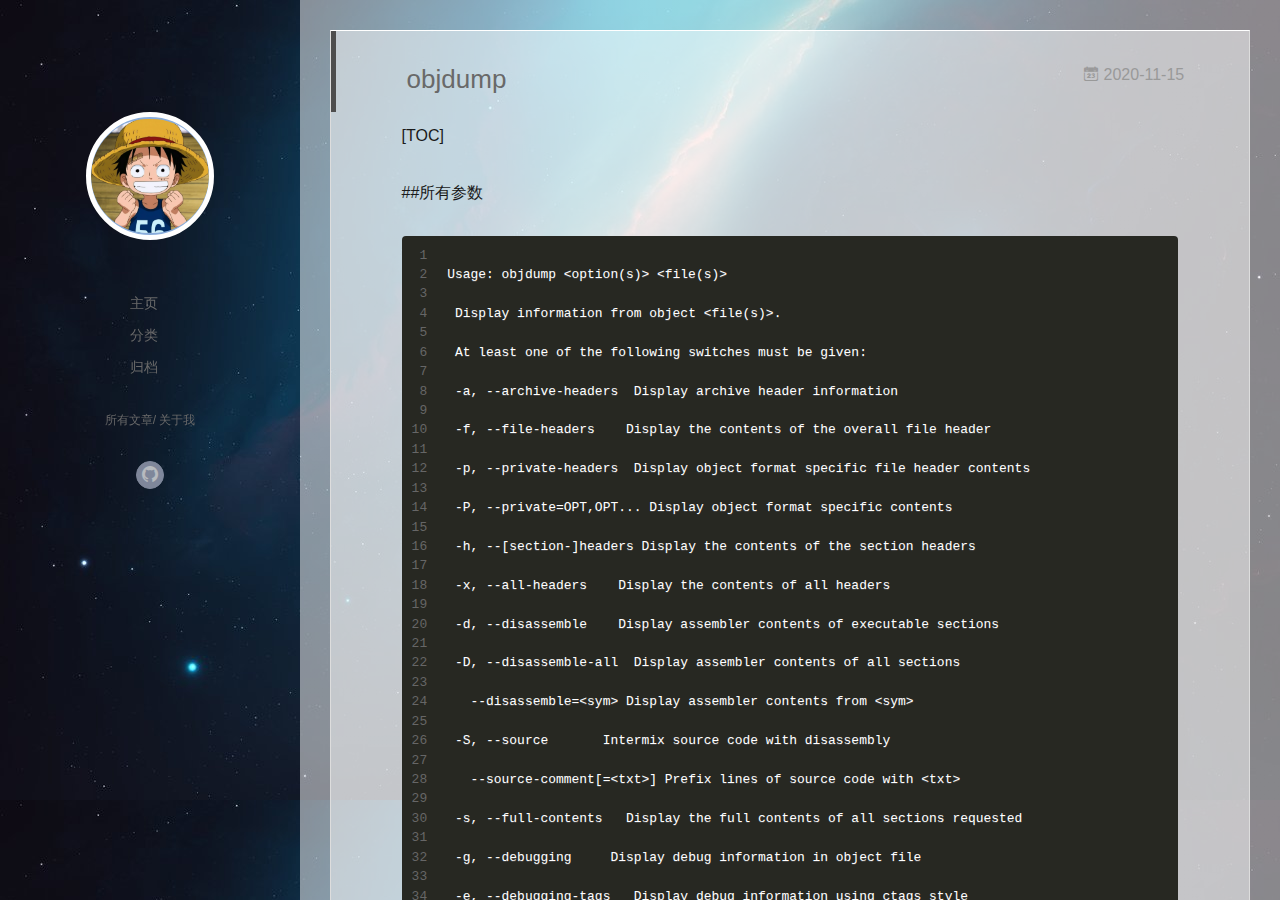
==== commit 2869e369: "Site updated: 2020-11-15 17:45:44" ====
--- a/index.html
+++ b/index.html
@@ -142,6 +142,85 @@
           </div>
           <div id="js-content" class="content-ll">
             
+  
+    <article id="post-objdump" class="article article-type-post  article-index" itemscope itemprop="blogPost">
+  <div class="article-inner">
+    
+      <header class="article-header">
+        
+  
+    <h1 itemprop="name">
+      <a class="article-title" href="/2020/11/15/objdump/">objdump</a>
+    </h1>
+  
+
+        
+        <a href="/2020/11/15/objdump/" class="archive-article-date">
+  	<time datetime="2020-11-15T09:29:30.227Z" itemprop="datePublished"><i class="icon-calendar icon"></i>2020-11-15</time>
+</a>
+        
+      </header>
+    
+    <div class="article-entry" itemprop="articleBody">
+      
+        <p>[TOC]</p>
+<p>##所有参数</p>
+<figure class="highlight plain"><table><tr><td class="gutter"><pre><span class="line">1</span><br><span class="line">2</span><br><span class="line">3</span><br><span class="line">4</span><br><span class="line">5</span><br><span class="line">6</span><br><span class="line">7</span><br><span class="line">8</span><br><span class="line">9</span><br><span class="line">10</span><br><span class="line">11</span><br><span class="line">12</span><br><span class="line">13</span><br><span class="line">14</span><br><span class="line">15</span><br><span class="line">16</span><br><span class="line">17</span><br><span class="line">18</span><br><span class="line">19</span><br><span class="line">20</span><br><span class="line">21</span><br><span class="line">22</span><br><span class="line">23</span><br><span class="line">24</span><br><span class="line">25</span><br><span class="line">26</span><br><span class="line">27</span><br><span class="line">28</span><br><span class="line">29</span><br><span class="line">30</span><br><span class="line">31</span><br><span class="line">32</span><br><span class="line">33</span><br><span class="line">34</span><br><span class="line">35</span><br><span class="line">36</span><br><span class="line">37</span><br><span class="line">38</span><br><span class="line">39</span><br><span class="line">40</span><br><span class="line">41</span><br><span class="line">42</span><br><span class="line">43</span><br><span class="line">44</span><br><span class="line">45</span><br><span class="line">46</span><br><span class="line">47</span><br><span class="line">48</span><br><span class="line">49</span><br><span class="line">50</span><br><span class="line">51</span><br><span class="line">52</span><br><span class="line">53</span><br><span class="line">54</span><br><span class="line">55</span><br><span class="line">56</span><br><span class="line">57</span><br><span class="line">58</span><br><span class="line">59</span><br><span class="line">60</span><br><span class="line">61</span><br><span class="line">62</span><br><span class="line">63</span><br><span class="line">64</span><br><span class="line">65</span><br><span class="line">66</span><br><span class="line">67</span><br></pre></td><td class="code"><pre><span class="line"></span><br><span class="line">Usage: objdump &lt;option(s)&gt; &lt;file(s)&gt;</span><br><span class="line"></span><br><span class="line"> Display information from object &lt;file(s)&gt;.</span><br><span class="line"></span><br><span class="line"> At least one of the following switches must be given:</span><br><span class="line"></span><br><span class="line"> -a, --archive-headers  Display archive header information</span><br><span class="line"></span><br><span class="line"> -f, --file-headers    Display the contents of the overall file header</span><br><span class="line"></span><br><span class="line"> -p, --private-headers  Display object format specific file header contents</span><br><span class="line"></span><br><span class="line"> -P, --private&#x3D;OPT,OPT... Display object format specific contents</span><br><span class="line"></span><br><span class="line"> -h, --[section-]headers Display the contents of the section headers</span><br><span class="line"></span><br><span class="line"> -x, --all-headers    Display the contents of all headers</span><br><span class="line"></span><br><span class="line"> -d, --disassemble    Display assembler contents of executable sections</span><br><span class="line"></span><br><span class="line"> -D, --disassemble-all  Display assembler contents of all sections</span><br><span class="line"></span><br><span class="line">   --disassemble&#x3D;&lt;sym&gt; Display assembler contents from &lt;sym&gt;</span><br><span class="line"></span><br><span class="line"> -S, --source       Intermix source code with disassembly</span><br><span class="line"></span><br><span class="line">   --source-comment[&#x3D;&lt;txt&gt;] Prefix lines of source code with &lt;txt&gt;</span><br><span class="line"></span><br><span class="line"> -s, --full-contents   Display the full contents of all sections requested</span><br><span class="line"></span><br><span class="line"> -g, --debugging     Display debug information in object file</span><br><span class="line"></span><br><span class="line"> -e, --debugging-tags   Display debug information using ctags style</span><br><span class="line"></span><br><span class="line"> -G, --stabs       Display (in raw form) any STABS info in the file</span><br><span class="line"></span><br><span class="line"> -W[lLiaprmfFsoORtUuTgAckK] or</span><br><span class="line"></span><br><span class="line"> --dwarf[&#x3D;rawline,&#x3D;decodedline,&#x3D;info,&#x3D;abbrev,&#x3D;pubnames,&#x3D;aranges,&#x3D;macro,&#x3D;frames,</span><br><span class="line"></span><br><span class="line">​     &#x3D;frames-interp,&#x3D;str,&#x3D;str-offsets,&#x3D;loc,&#x3D;Ranges,&#x3D;pubtypes,</span><br><span class="line"></span><br><span class="line">​     &#x3D;gdb_index,&#x3D;trace_info,&#x3D;trace_abbrev,&#x3D;trace_aranges,</span><br><span class="line"></span><br><span class="line">​     &#x3D;addr,&#x3D;cu_index,&#x3D;links,&#x3D;follow-links]</span><br><span class="line"></span><br><span class="line">​              Display DWARF info in the file</span><br><span class="line"></span><br><span class="line"> --ctf&#x3D;SECTION      Display CTF info from SECTION</span><br><span class="line"></span><br><span class="line"> -t, --syms        Display the contents of the symbol table(s)</span><br><span class="line"></span><br><span class="line"> -T, --dynamic-syms    Display the contents of the dynamic symbol table</span><br><span class="line"></span><br><span class="line"> -r, --reloc       Display the relocation entries in the file</span><br><span class="line"></span><br><span class="line"> -R, --dynamic-reloc   Display the dynamic relocation entries in the file</span><br><span class="line"></span><br><span class="line"> @&lt;file&gt;         Read options from &lt;file&gt;</span><br><span class="line"></span><br><span class="line"> -v, --version      Display this program&#39;s version number</span><br><span class="line"></span><br><span class="line"> -i, --info        List object formats and architectures supported</span><br><span class="line"></span><br><span class="line"> -H, --help        Display this information</span><br><span class="line"></span><br></pre></td></tr></table></figure>
+
+<p>##常用命令</p>
+<p>查看二进制文件的汇编指令</p>
+<figure class="highlight plain"><table><tr><td class="gutter"><pre><span class="line">1</span><br><span class="line">2</span><br><span class="line">3</span><br><span class="line">4</span><br><span class="line">5</span><br></pre></td><td class="code"><pre><span class="line"></span><br><span class="line">objdump -D 文件名  &#x2F;&#x2F; 默认为AT&amp;T语法</span><br><span class="line"></span><br><span class="line">objdump -D 文件名 -M intel</span><br><span class="line"></span><br></pre></td></tr></table></figure>
+      
+
+      
+    </div>
+    <div class="article-info article-info-index">
+      
+      
+      
+	<div class="article-category tagcloud">
+		<i class="icon-book icon"></i>
+		<ul class="article-tag-list">
+			 
+        		<li class="article-tag-list-item">
+        			<a href="/categories/PWN//" class="article-tag-list-link color4">PWN</a>
+        		</li>
+      		
+		</ul>
+	</div>
+
+
+      
+        <p class="article-more-link">
+          <a class="article-more-a" href="/2020/11/15/objdump/">展开全文 >></a>
+        </p>
+      
+
+      
+      <div class="clearfix"></div>
+    </div>
+  </div>
+</article>
+
+<aside class="wrap-side-operation">
+    <div class="mod-side-operation">
+        
+        <div class="jump-container" id="js-jump-container" style="display:none;">
+            <a href="javascript:void(0)" class="mod-side-operation__jump-to-top">
+                <i class="icon-font icon-back"></i>
+            </a>
+            <div id="js-jump-plan-container" class="jump-plan-container" style="top: -11px;">
+                <i class="icon-font icon-plane jump-plane"></i>
+            </div>
+        </div>
+        
+        
+    </div>
+</aside>
+
+
+
+
   
     <article id="post-gdb常用命令" class="article article-type-post  article-index" itemscope itemprop="blogPost">
   <div class="article-inner">
--- a/main.0cf68a.css
+++ b/main.0cf68a.css
@@ -319,8 +319,10 @@
 	font-family: Helvetica Neue,Helvetica,STHeiTi,Arial,sans-serif;
 	line-height: 1.5;
 	color: #333;
-	background-color: #fff;
-	min-height: 100%
+	/* background-color: #fff; */
+	min-height: 100%;
+  background: linear-gradient( rgba(255,255,255,0.5),rgba(255,255,255,0.5)), 
+    url('./img/background.jpg');
 }
 
 article,aside,details,figcaption,figure,footer,header,hgroup,main,menu,nav,section,summary {
@@ -756,7 +758,7 @@
 
 body {
 	overflow-y: hidden;
-	background: #eaeaea
+	/* background: #eaeaea */
 }
 
 #container,body,html {
@@ -791,7 +793,7 @@
 	position: absolute;
 	right: 0;
 	min-height: 100%;
-	background: #eaeaea;
+	/* background: #eaeaea; */
 	left: 300px;
 	width: auto
 }
@@ -2025,11 +2027,12 @@
 
 .article {
 	margin: 30px;
-	position: relative;
+	/* position: relative; */
 	border: 1px solid #ddd;
 	border-top: 1px solid #fff;
 	border-bottom: 1px solid #fff;
-	background: #fff;
+	/* background: #fff; */
+  background: rgba(255,255,255,.5);
 	transition: all .2s ease-in
 }
 
